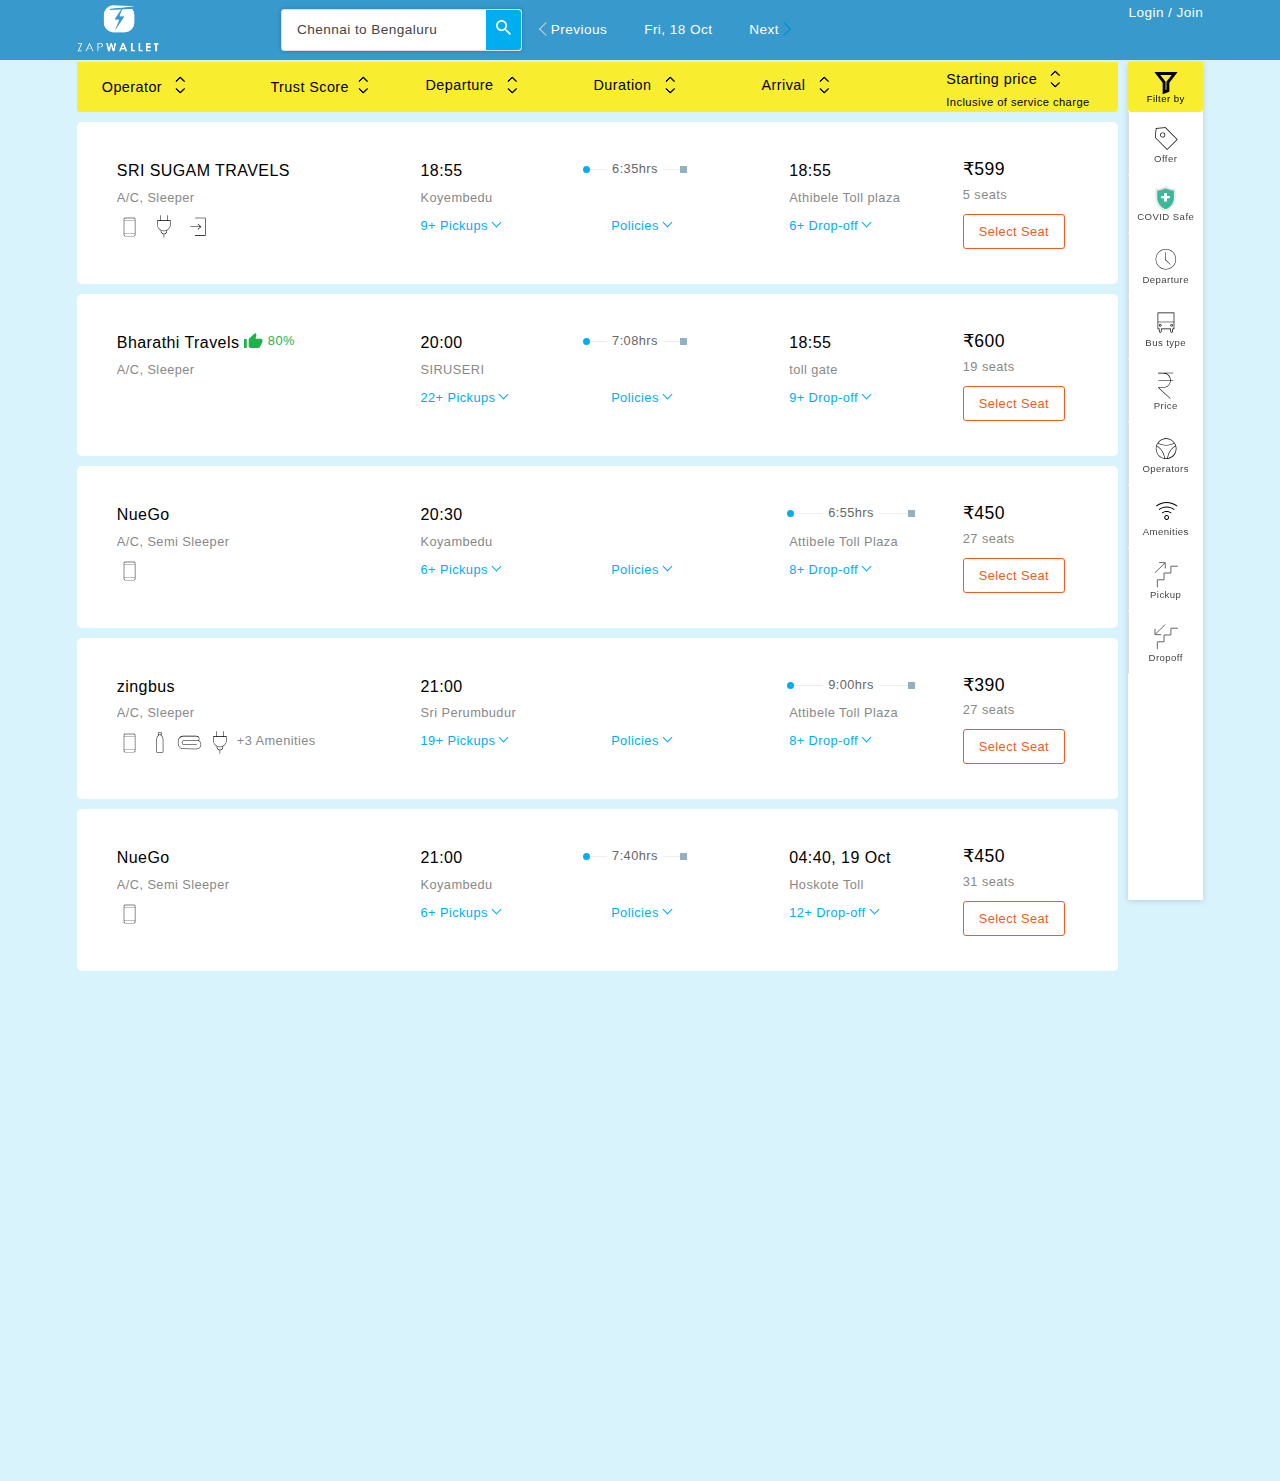
==== index.html @ 78ed93ab "tab ui" ====
<html>
  <head>
    <meta charset="utf-8" />
    <meta
      name="viewport"
      content="width=device-width,initial-scale=1,shrink-to-fit=no"
    />
    <meta name="theme-color" content="#0089cf" />
    <link rel="shortcut icon" href="/favicon.ico" />
    <title>Chennai To Bengaluru Online Bus Tickets Booking | Zapwallet</title>
    <link href="style/style.css" rel="stylesheet" />
  </head>
  <body style="padding-top: 112px">
    <div id="root">
      <div>
        <section class="header" style="background-color: #3799cc">
          <header class="container justify-content-center clearfix">
            <div class="left">
              <a href="/" alt=""
                ><img src="logo.png" height="50px" alt="Logo"
              /></a>

              <!-- Search Bar -->
              <div class="modify" style="position: relative">
                <div class="modify-txt search-trigger" style="cursor: pointer">
                  Chennai to Bengaluru
                </div>
                <span class="mod-srch-icon">
                  <svg
                    x="0px"
                    y="0px"
                    viewBox="0 0 11.178 11.179"
                    enable-background="new 0 0 11.178 11.179"
                    fill="#fff"
                  >
                    <path
                      d="M7.989,7.031H7.485l-0.18-0.173c0.627-0.729,1.004-1.675,1.004-2.704C8.309,1.86,6.449,0,4.154,0
									   C1.86,0,0,1.86,0,4.154C0,6.449,1.86,8.31,4.154,8.31c1.029,0,1.975-0.377,2.704-1.004l0.173,0.178v0.506l3.195,3.189
									   l0.952-0.952L7.989,7.031z M4.154,7.031c-1.591,0-2.876-1.285-2.876-2.877c0-1.591,1.285-2.876,2.876-2.876
									   c1.592,0,2.876,1.285,2.876,2.876C7.031,5.746,5.746,7.031,4.154,7.031z"
                    ></path>
                  </svg>
                </span>

                <!-- Search Dropdown -->
                <div
                  class="dropdown-calendar bg-white p-3 shadow"
                  style="
                    display: none;
                    position: absolute;
                    top: calc(100% + 5px);
                    left: 0;
                    width: 100%;
                    z-index: 1051;
                  "
                >
                  <input
                    type="text"
                    class="form-control mb-2"
                    placeholder="From city"
                    aria-label="From city"
                  />
                  <input
                    type="text"
                    class="form-control mb-2"
                    placeholder="To city"
                    aria-label="To city"
                  />
                  <div class="d-flex mb-2">
                    <input
                      type="date"
                      class="form-control mr-2"
                      value="2024-10-21"
                    />
                    <input
                      type="date"
                      class="form-control"
                      value="2024-11-11"
                    />
                  </div>
                  <button class="btn btn-warning w-100" type="button">
                    MODIFY SEARCH
                  </button>
                </div>
              </div>

              <div class="day-link" style="color: #fff">
                <span class="disabled" style="color: #fff">
                  <span class="prev-arr"></span>Previous
                </span>
                <span class="jurnyDt"> Fri, 18 Oct </span>
                <a href="#" style="color: #fff"
                  >Next<span class="next-arr"></span
                ></a>
              </div>
            </div>

            <div class="right" style="text-align: right">
              <a href="/login" style="color: #fff">Login / Join</a>
            </div>
          </header>
        </section>

        <!-- Light Backdrop -->
        <div
          class="light-backdrop"
          style="
            display: none;
            position: fixed;
            top: 0;
            left: 0;
            width: 100%;
            height: 100%;
            background-color: rgba(0, 0, 0, 0.2);
            z-index: 1050;
          "
        ></div>

        <section
          class="clearfix sort-bar"
          style="background-color: #f9ed30; color: #000"
        >
          <div style="display: flex; align-items: center">
            <div class="sort-blk">
              <div class="sort-srch">Operator</div>
              <div class="sort-arr" id="op_sort">
                <div>
                  <svg
                    x="0px"
                    y="0px"
                    width="8.462px"
                    height="11.084px"
                    viewBox="0 0 8.462 11.084"
                    enable-background="new 0 0 8.462 11.084"
                    fill="#000"
                    style="stroke: #000"
                  >
                    <path
                      d="M7.957,4.439c0.115,0.115,0.303,0.115,0.418,0c0.115-0.115,0.115-0.302,0-0.417L4.439,0.086 c-0.115-0.115-0.302-0.115-0.417,0L0.086,4.021c-0.115,0.115-0.115,0.302,0,0.417c0.116,0.115,0.302,0.115,0.418,0L4.233,0.71 L7.957,4.439z"
                    ></path>
                  </svg>
                </div>
                <div>
                  <svg
                    x="0px"
                    y="0px"
                    width="8.462px"
                    height="11.084px"
                    viewBox="0 0 8.462 11.084"
                    enable-background="new 0 0 8.462 11.084"
                    fill="#000"
                    style="stroke: #000"
                  >
                    <path
                      d="M0.504,6.645c-0.116-0.115-0.302-0.115-0.418,0c-0.115,0.115-0.115,0.302,0,0.417l3.936,3.936 c0.115,0.115,0.302,0.115,0.417,0l3.936-3.936c0.115-0.115,0.115-0.303,0-0.417s-0.302-0.115-0.417,0l-3.729,3.729L0.504,6.645z"
                    ></path>
                  </svg>
                </div>
              </div>
            </div>
            <div
              class="sort-blk"
              style="padding-left: 25%; display: flex; align-items: center"
            >
              <div class="sort-srch" style="width: 84px">Trust Score</div>
              <div class="sort-arr" id="trs_sort">
                <div>
                  <svg
                    x="0px"
                    y="0px"
                    width="8.462px"
                    height="11.084px"
                    viewBox="0 0 8.462 11.084"
                    enable-background="new 0 0 8.462 11.084"
                    fill="#000"
                    style="stroke: #000"
                  >
                    <path
                      d="M7.957,4.439c0.115,0.115,0.303,0.115,0.418,0c0.115-0.115,0.115-0.302,0-0.417L4.439,0.086 c-0.115-0.115-0.302-0.115-0.417,0L0.086,4.021c-0.115,0.115-0.115,0.302,0,0.417c0.116,0.115,0.302,0.115,0.418,0L4.233,0.71 L7.957,4.439z"
                    ></path>
                  </svg>
                </div>
                <div>
                  <svg
                    x="0px"
                    y="0px"
                    width="8.462px"
                    height="11.084px"
                    viewBox="0 0 8.462 11.084"
                    enable-background="new 0 0 8.462 11.084"
                    fill="#000"
                    style="stroke: #000"
                  >
                    <path
                      d="M0.504,6.645c-0.116-0.115-0.302-0.115-0.418,0c-0.115,0.115-0.115,0.302,0,0.417l3.936,3.936 c0.115,0.115,0.302,0.115,0.417,0l3.936-3.936c0.115-0.115,0.115-0.303,0-0.417s-0.302-0.115-0.417,0l-3.729,3.729L0.504,6.645z"
                    ></path>
                  </svg>
                </div>
              </div>
            </div>
          </div>
          <div>
            <div>
              <div class="sort-blk">
                <div class="sort-srch">Departure</div>
                <div class="sort-arr" id="dep_sort">
                  <div>
                    <svg
                      x="0px"
                      y="0px"
                      width="8.462px"
                      height="11.084px"
                      viewBox="0 0 8.462 11.084"
                      enable-background="new 0 0 8.462 11.084"
                      fill="#000"
                      style="stroke: #000"
                    >
                      <path
                        d="M7.957,4.439c0.115,0.115,0.303,0.115,0.418,0c0.115-0.115,0.115-0.302,0-0.417L4.439,0.086 c-0.115-0.115-0.302-0.115-0.417,0L0.086,4.021c-0.115,0.115-0.115,0.302,0,0.417c0.116,0.115,0.302,0.115,0.418,0L4.233,0.71 L7.957,4.439z"
                      ></path>
                    </svg>
                  </div>
                  <div>
                    <svg
                      x="0px"
                      y="0px"
                      width="8.462px"
                      height="11.084px"
                      viewBox="0 0 8.462 11.084"
                      enable-background="new 0 0 8.462 11.084"
                      fill="#000"
                      style="stroke: #000"
                    >
                      <path
                        d="M0.504,6.645c-0.116-0.115-0.302-0.115-0.418,0c-0.115,0.115-0.115,0.302,0,0.417l3.936,3.936 c0.115,0.115,0.302,0.115,0.417,0l3.936-3.936c0.115-0.115,0.115-0.303,0-0.417s-0.302-0.115-0.417,0l-3.729,3.729L0.504,6.645z"
                      ></path>
                    </svg>
                  </div>
                </div>
              </div>
            </div>
            <div>
              <div class="sort-blk">
                <div class="sort-srch">Duration</div>
                <div class="sort-arr" id="dur_sort">
                  <div>
                    <svg
                      x="0px"
                      y="0px"
                      width="8.462px"
                      height="11.084px"
                      viewBox="0 0 8.462 11.084"
                      enable-background="new 0 0 8.462 11.084"
                      fill="#000"
                      style="stroke: #000"
                    >
                      <path
                        d="M7.957,4.439c0.115,0.115,0.303,0.115,0.418,0c0.115-0.115,0.115-0.302,0-0.417L4.439,0.086 c-0.115-0.115-0.302-0.115-0.417,0L0.086,4.021c-0.115,0.115-0.115,0.302,0,0.417c0.116,0.115,0.302,0.115,0.418,0L4.233,0.71 L7.957,4.439z"
                      ></path>
                    </svg>
                  </div>
                  <div>
                    <svg
                      x="0px"
                      y="0px"
                      width="8.462px"
                      height="11.084px"
                      viewBox="0 0 8.462 11.084"
                      enable-background="new 0 0 8.462 11.084"
                      fill="#000"
                      style="stroke: #000"
                    >
                      <path
                        d="M0.504,6.645c-0.116-0.115-0.302-0.115-0.418,0c-0.115,0.115-0.115,0.302,0,0.417l3.936,3.936 c0.115,0.115,0.302,0.115,0.417,0l3.936-3.936c0.115-0.115,0.115-0.303,0-0.417s-0.302-0.115-0.417,0l-3.729,3.729L0.504,6.645z"
                      ></path>
                    </svg>
                  </div>
                </div>
              </div>
            </div>
            <div>
              <div class="sort-blk">
                <div class="sort-srch">Arrival</div>
                <div class="sort-arr" id="arv_sort">
                  <div>
                    <svg
                      x="0px"
                      y="0px"
                      width="8.462px"
                      height="11.084px"
                      viewBox="0 0 8.462 11.084"
                      enable-background="new 0 0 8.462 11.084"
                      fill="#000"
                      style="stroke: #000"
                    >
                      <path
                        d="M7.957,4.439c0.115,0.115,0.303,0.115,0.418,0c0.115-0.115,0.115-0.302,0-0.417L4.439,0.086 c-0.115-0.115-0.302-0.115-0.417,0L0.086,4.021c-0.115,0.115-0.115,0.302,0,0.417c0.116,0.115,0.302,0.115,0.418,0L4.233,0.71 L7.957,4.439z"
                      ></path>
                    </svg>
                  </div>
                  <div>
                    <svg
                      x="0px"
                      y="0px"
                      width="8.462px"
                      height="11.084px"
                      viewBox="0 0 8.462 11.084"
                      enable-background="new 0 0 8.462 11.084"
                      fill="#000"
                      style="stroke: #000"
                    >
                      <path
                        d="M0.504,6.645c-0.116-0.115-0.302-0.115-0.418,0c-0.115,0.115-0.115,0.302,0,0.417l3.936,3.936 c0.115,0.115,0.302,0.115,0.417,0l3.936-3.936c0.115-0.115,0.115-0.303,0-0.417s-0.302-0.115-0.417,0l-3.729,3.729L0.504,6.645z"
                      ></path>
                    </svg>
                  </div>
                </div>
              </div>
            </div>
          </div>
          <div>
            <div class="sort-blk">
              <div class="sort-srch">Starting price</div>
              <div class="sort-arr" id="pri_sort">
                <div>
                  <svg
                    x="0px"
                    y="0px"
                    width="8.462px"
                    height="11.084px"
                    viewBox="0 0 8.462 11.084"
                    enable-background="new 0 0 8.462 11.084"
                    fill="#000"
                    style="stroke: #000"
                  >
                    <path
                      d="M7.957,4.439c0.115,0.115,0.303,0.115,0.418,0c0.115-0.115,0.115-0.302,0-0.417L4.439,0.086 c-0.115-0.115-0.302-0.115-0.417,0L0.086,4.021c-0.115,0.115-0.115,0.302,0,0.417c0.116,0.115,0.302,0.115,0.418,0L4.233,0.71 L7.957,4.439z"
                    ></path>
                  </svg>
                </div>
                <div>
                  <svg
                    x="0px"
                    y="0px"
                    width="8.462px"
                    height="11.084px"
                    viewBox="0 0 8.462 11.084"
                    enable-background="new 0 0 8.462 11.084"
                    fill="#000"
                    style="stroke: #000"
                  >
                    <path
                      d="M0.504,6.645c-0.116-0.115-0.302-0.115-0.418,0c-0.115,0.115-0.115,0.302,0,0.417l3.936,3.936 c0.115,0.115,0.302,0.115,0.417,0l3.936-3.936c0.115-0.115,0.115-0.303,0-0.417s-0.302-0.115-0.417,0l-3.729,3.729L0.504,6.645z"
                    ></path>
                  </svg>
                </div>
              </div>
              <div class="inc-txt">Inclusive of service charge</div>
              <div class="inc-txt small">Inc</div>
            </div>
          </div>
        </section>
        <section class="filter-bar">
          <div
            class="filter-head"
            style="background-color: #f9ed30; color: #000"
          >
            <span class="hide">✕</span>
            <svg
              x="0px"
              y="0px"
              width="20px"
              height="20px"
              viewBox="0 0 10.761 10.991"
              enable-background="new 0 0 10.761 10.991"
              fill="#000"
              style="stroke: #000"
            >
              <g>
                <path
                  d="M6.123,4.992l3.42-4.397H1.216l3.42,4.397v5.12l1.487-0.596V4.992z M6.719,5.196v4.725l-2.677,1.07V5.196L0,0h10.761 L6.719,5.196z"
                ></path>
              </g>
            </svg>
            <div>Filter by</div>
          </div>
          <section>
            <div class="filter-deal" id="deal_f">
              <svg
                x="0px"
                y="0px"
                width="30px"
                height="30px"
                viewBox="0 0 30 30"
                enable-background="new 0 0 30 30"
              >
                <g>
                  <g>
                    <g>
                      <path
                        d="M26.545,16.401c0,0.093-0.037,0.183-0.102,0.248L16.37,26.725c-0.138,0.135-0.356,0.135-0.492,0L4.004,14.853 c-0.074-0.073-0.11-0.175-0.102-0.278l0.896-9.169C4.813,5.24,4.945,5.108,5.111,5.092l9.179-0.906 c0.104-0.009,0.206,0.028,0.278,0.102l11.875,11.866C26.508,16.221,26.545,16.311,26.545,16.401z M16.122,25.981l9.579-9.58 L14.21,4.911L5.474,5.753l-0.862,8.706L16.122,25.981z"
                      ></path>
                    </g>
                    <g>
                      <path
                        d="M14.252,11.949c0.007,1.427-1.146,2.589-2.572,2.595c-1.427,0.007-2.589-1.145-2.596-2.572 c-0.006-1.427,1.145-2.589,2.572-2.595c0.684-0.003,1.34,0.265,1.826,0.744l0,0C13.973,10.603,14.251,11.261,14.252,11.949z M9.777,11.949c-0.004,1.043,0.837,1.891,1.878,1.896c1.043,0.005,1.892-0.836,1.896-1.878c0.003-0.5-0.194-0.981-0.546-1.336 l0,0c-0.736-0.739-1.93-0.741-2.669-0.006C9.98,10.978,9.78,11.46,9.781,11.962L9.777,11.949z"
                      ></path>
                    </g>
                  </g>
                </g>
              </svg>
              <div>Offer</div>
            </div>
            <div>
              <svg
                fill="#37ba9b"
                version="1.1"
                id="Layer_1"
                x="0px"
                y="0px"
                viewBox="0 0 18 18"
                xml:space="preserve"
                style="height: 25px; width: 25px"
              >
                <g>
                  <g>
                    <path
                      fill="#EAEAEA"
                      d="M16.4,1.9v6.2c0,0.1,0,0.2,0,0.2c-0.1,3.6-2,6.8-4.9,8.6c0,0,0,0-0.1,0c-0.2,0.1-0.3,0.2-0.5,0.3c0,0,0,0,0,0
											c-0.1,0.1-0.2,0.1-0.3,0.2c0,0,0,0,0,0c-0.1,0.1-0.3,0.1-0.4,0.2C9.7,17.8,9.4,17.9,9,18c-0.2-0.1-0.4-0.1-0.6-0.2c0,0,0,0-0.1,0
											c0,0-0.1,0-0.1,0c0,0,0,0-0.1,0c-0.1,0-0.2-0.1-0.3-0.1h0c0,0,0,0-0.1,0c-0.1,0-0.2-0.1-0.2-0.1c0,0,0,0-0.1,0h0
											c-3.5-1.7-5.9-5.2-5.9-9.3V1.9c0.6,0,1.2-0.1,1.9-0.1c0.2,0,0.5-0.1,0.7-0.1c0.3-0.1,0.7-0.1,1-0.2C6.7,1.1,8,0.6,9,0
											c0.9,0.6,2.1,1,3.4,1.4c0.3,0.1,0.6,0.1,0.9,0.2c0.3,0.1,0.6,0.1,0.9,0.2c0.2,0,0.4,0.1,0.6,0.1c0.1,0,0.1,0,0.2,0
											c0.2,0,0.4,0,0.6,0C15.9,1.9,16.1,1.9,16.4,1.9L16.4,1.9z"
                    ></path>
                    <path
                      fill="#BABABA"
                      d="M9,16.6c-1.7-0.6-3.1-1.7-4.2-3.1C3.6,11.9,3,10.1,3,8.1V3.2C4.9,3,7.2,2.4,9,1.5c1.8,0.9,4.1,1.5,6,1.7v4.9
											c0,2-0.6,3.8-1.8,5.4C12.1,14.9,10.7,16,9,16.6z"
                    ></path>
                    <path
                      fill="37BA9B"
                      d="M9.1,16.6C7.5,16,6,15,5,13.6C3.8,12,3.2,10.2,3.2,8.3V3.5c1.9-0.2,4.2-0.7,5.9-1.6c1.7,0.9,4,1.4,5.9,1.6
											v4.8c0,1.9-0.6,3.8-1.8,5.3C12.2,15,10.7,16,9.1,16.6z"
                    ></path>
                    <polygon
                      fill="#2C997C"
                      points="12.1,7.2 10.1,7.2 10.1,5.2 9.9,5 8.1,5 8.1,7.2 5.9,7.2 5.9,8.9 6.1,9.2 8.1,9.2 8.1,11.1 8.3,11.4 
											10.1,11.4 10.1,9.2 12.3,9.2 12.3,7.4 		"
                    ></polygon>
                    <polygon
                      fill="#FFFFFF"
                      points="5.9,7.2 8.1,7.2 8.1,5 9.9,5 9.9,7.2 12.1,7.2 12.1,8.9 9.9,8.9 9.9,11.1 8.1,11.1 8.1,8.9 5.9,8.9 
											"
                    ></polygon>
                  </g>
                  <polygon
                    fill="#FFFFFF"
                    points="5.9,7.2 8.1,7.2 8.1,5 9.9,5 9.9,7.2 12.1,7.2 12.1,8.9 9.9,8.9 9.9,11.1 8.1,11.1 8.1,8.9 5.9,8.9 	
										"
                  ></polygon>
                </g>
              </svg>
              <div>COVID Safe</div>
            </div>
            <div class="" id="dept_f">
              <svg
                x="0px"
                y="0px"
                width="30px"
                height="30px"
                viewBox="0 0 30 30"
                enable-background="new 0 0 30 30"
              >
                <g transform="translate(0,-952.36218)">
                  <path
                    d="M14.883,957.285c-5.646,0-10.23,4.583-10.23,10.23c0,5.646,4.584,10.23,10.23,10.23s10.23-4.584,10.23-10.23 C25.113,961.868,20.529,957.285,14.883,957.285L14.883,957.285z M14.883,957.784c5.377,0,9.73,4.354,9.73,9.731 c0,5.376-4.354,9.731-9.73,9.731s-9.731-4.354-9.731-9.731C5.151,962.138,9.506,957.784,14.883,957.784z"
                  ></path>
                </g>
                <path
                  d="M19.3,20.664c0.098-0.098,0.098-0.262,0-0.359l-4.693-4.693V8.485c0-0.138-0.113-0.249-0.25-0.249s-0.25,0.111-0.25,0.249 v7.236c0,0.068,0.024,0.134,0.07,0.18"
                ></path>
              </svg>
              <div>Departure</div>
            </div>
            <div class="" id="bust_f">
              <svg
                x="0px"
                y="0px"
                width="30px"
                height="30px"
                viewBox="0 0 30 30"
                enable-background="new 0 0 30 30"
              >
                <g>
                  <g>
                    <path
                      d="M22.664,16.235V21.6h-0.671h-0.67v0.672v2.014c0,0.368-0.3,0.669-0.668,0.669c-0.37,0-0.672-0.301-0.672-0.669v-2.014 V21.6h-0.672h-8.719H9.92v0.672v2.014c0,0.368-0.3,0.669-0.67,0.669c-0.369,0-0.669-0.301-0.669-0.669v-2.014V21.6h-0.67H7.24 v-6.298h15.424 M20.655,19.59c0.736,0,1.338-0.605,1.338-1.342c0-0.737-0.602-1.342-1.338-1.342c-0.738,0-1.344,0.604-1.344,1.342 C19.312,18.984,19.917,19.59,20.655,19.59 M9.25,19.59c0.738,0,1.343-0.605,1.343-1.342c0-0.737-0.604-1.342-1.343-1.342 c-0.737,0-1.339,0.604-1.339,1.342C7.911,18.984,8.513,19.59,9.25,19.59 M23.336,5.505H6.568v16.767h1.343v2.014 c0,0.738,0.602,1.341,1.339,1.341c0.738,0,1.343-0.603,1.343-1.341v-2.014h8.719v2.014c0,0.738,0.605,1.341,1.344,1.341 c0.736,0,1.338-0.603,1.338-1.341v-2.014h1.343V5.505L23.336,5.505z M7.24,15.566V6.176h15.424v8.457H7.24V15.566z M20.655,18.919 c-0.37,0-0.672-0.304-0.672-0.671c0-0.369,0.302-0.672,0.672-0.672c0.368,0,0.668,0.303,0.668,0.672 C21.323,18.615,21.023,18.919,20.655,18.919L20.655,18.919z M9.25,18.919c-0.369,0-0.669-0.304-0.669-0.671 c0-0.369,0.3-0.672,0.669-0.672c0.37,0,0.67,0.303,0.67,0.672C9.92,18.615,9.62,18.919,9.25,18.919L9.25,18.919z"
                    ></path>
                  </g>
                </g>
              </svg>
              <div>Bus type</div>
            </div>
            <div class="" id="pric_f">
              <svg
                x="0px"
                y="0px"
                width="30px"
                height="30px"
                viewBox="0 0 30 30"
                enable-background="new 0 0 30 30"
              >
                <path
                  d="M22.397,2.806H12.054H7.063v0.542v0.047h4.991c4.757,0,7.142,3.453,7.153,6.912H7.308v0.538h11.878 c-0.224,3.288-2.602,6.421-7.132,6.421H7.063v0.549l11.814,10.679h0.846L7.907,17.814h4.146c4.894,0,7.45-3.404,7.682-6.97h2.662 v-0.538h-2.639c-0.002-2.902-1.545-5.795-4.62-6.959h7.259V2.806L22.397,2.806z"
                ></path>
              </svg>
              <div>Price</div>
            </div>
            <div class="" id="op_f">
              <svg
                x="0px"
                y="0px"
                width="30px"
                height="30px"
                viewBox="0 0 30 30"
                enable-background="new 0 0 30 30"
              >
                <path
                  d="M25.028,12.752L25.028,12.752v-0.035c-0.067-0.207-0.14-0.421-0.22-0.644l-0.061-0.146 c-0.067-0.166-0.138-0.332-0.213-0.496l-0.075-0.166c-0.088-0.187-0.18-0.368-0.278-0.546c-0.037-0.069-0.081-0.138-0.118-0.21 c-0.072-0.122-0.146-0.242-0.22-0.359c-0.031-0.052-0.059-0.104-0.093-0.153V9.98c-3.157-4.756-9.57-6.056-14.328-2.898 c-1.15,0.763-2.135,1.749-2.9,2.898v0.017c-0.03,0.05-0.059,0.102-0.094,0.153c-0.074,0.12-0.148,0.238-0.221,0.359 c-0.038,0.069-0.081,0.141-0.121,0.21c-0.098,0.18-0.191,0.362-0.278,0.546l-0.075,0.166c-0.074,0.164-0.146,0.33-0.213,0.502 l-0.05,0.128c-0.08,0.208-0.156,0.426-0.223,0.653v0.025l0,0c-1.617,5.474,1.506,11.223,6.979,12.845 c0.464,0.136,0.935,0.238,1.412,0.312h0.023c0.218,0.03,0.438,0.052,0.659,0.071h0.145c0.229,0,0.458,0.024,0.689,0.024 s0.459,0,0.688-0.024h0.142c0.226-0.02,0.443-0.041,0.661-0.071h0.023c5.648-0.841,9.545-6.099,8.704-11.745 c-0.069-0.477-0.176-0.948-0.312-1.411L25.028,12.752z M16.242,25.331c-0.147,0.017-0.297,0.032-0.443,0.04h-0.122 c-0.373,0.023-0.746,0.023-1.117,0h-0.118c-0.146,0-0.299-0.021-0.444-0.04H13.94c-0.505-5.261-3.496-9.963-8.051-12.648 l0.034-0.099c0.043-0.121,0.086-0.242,0.129-0.36l0.074-0.19c0.043-0.1,0.086-0.203,0.132-0.313c0.049-0.11,0.061-0.138,0.096-0.208 c0.034-0.067,0.097-0.194,0.147-0.29c0.049-0.097,0.137-0.261,0.213-0.39c0.039-0.072,0.08-0.14,0.123-0.213l0.056-0.082 l2.486,0.926c3.708,1.375,7.785,1.375,11.494,0l2.488-0.926l0.055,0.082c0.04,0.07,0.084,0.141,0.125,0.213 c0.069,0.125,0.142,0.254,0.209,0.383c0.049,0.095,0.1,0.197,0.151,0.297c0.044,0.101,0.06,0.135,0.089,0.201 s0.089,0.207,0.134,0.313l0.072,0.179c0.05,0.128,0.096,0.256,0.139,0.386l0.03,0.084c-4.561,2.68-7.562,7.382-8.065,12.648 L16.242,25.331z M15.12,5.978c3.123,0.002,6.052,1.504,7.874,4.038l-2.34,0.869c-3.568,1.324-7.492,1.324-11.06,0l-2.341-0.869 C9.076,7.484,12.001,5.981,15.12,5.978z M5.41,15.688c0-0.801,0.1-1.601,0.296-2.373c4.251,2.561,7.06,6.965,7.589,11.902 C8.723,24.34,5.415,20.343,5.41,15.688z M16.946,25.223c0.529-4.938,3.338-9.34,7.589-11.902c1.309,5.201-1.851,10.475-7.053,11.782 C17.308,25.146,17.127,25.188,16.946,25.223z"
                ></path>
              </svg>
              <div>Operators</div>
            </div>
            <div class="" id="amen_f">
              <svg
                x="0px"
                y="0px"
                width="30px"
                height="30px"
                viewBox="0 0 30 30"
                enable-background="new 0 0 30 30"
              >
                <g transform="translate(0,-952.36218)">
                  <path
                    d="M15.636,958.362c-3.97,0-7.612,1.333-10.452,3.483c-0.203,0.155-0.245,0.479-0.091,0.681 c0.154,0.201,0.478,0.245,0.68,0.091c2.677-2.027,6.11-3.288,9.862-3.288s7.185,1.261,9.862,3.288 c0.201,0.154,0.526,0.11,0.681-0.091c0.154-0.202, 0.111-0.525-0.092-0.681C23.245,959.695,19.604,958.362,15.636,958.362z M15.636,962.956c-2.844,0-5.496,0.862-7.558,2.525c-0.227,0.146-0.284,0.5-0.114,0.71c0.17,0.211,0.528,0.23,0.719,0.038 c1.873-1.511,4.304-2.305,6.953-2.305c2.647,0,5.08,0.793,6.952,2.305c0.191,0.192,0.549,0.173,0.718-0.038 c0.171-0.209,0.113-0.563-0.113-0.71C21.132,963.818,18.479,962.956,15.636,962.956L15.636,962.956z M15.636,967.31 c-1.737,0-3.388,0.543-4.656,1.55c-0.199,0.158-0.238,0.482-0.079,0.684c0.159,0.199,0.484,0.237,0.684,0.078 c1.083-0.857,2.519-1.345,4.051-1.345c1.531,0,2.966,0.487,4.05,1.345c0.199,0.159,0.527,0.121,0.685-0.078 c0.159-0.201,0.12-0.527-0.08-0.684C19.021,967.854,17.371,967.31,15.636,967.31L15.636,967.31z M15.636,971.421 c-1.331,0-2.419,1.09-2.419,2.418c0,1.33,1.089,2.42,2.419,2.42c1.329,0,2.418-1.09,2.418-2.42 C18.054,972.511,16.965,971.421,15.636,971.421L15.636,971.421z M15.636,972.388c0.808,0,1.45,0.646,1.45,1.451 c0,0.807-0.645,1.451-1.45,1.451c-0.808,0-1.452-0.645-1.452-1.451C14.184,973.033,14.828,972.388,15.636,972.388L15.636,972.388z"
                  ></path>
                </g>
              </svg>
              <div>Amenities</div>
            </div>
            <div class="" id="pickup_f">
              <svg
                x="0px"
                y="0px"
                width="30px"
                height="30px"
                viewBox="0 0 30 30"
                enable-background="new 0 0 30 30"
              >
                <polyline
                  fill="none"
                  stroke="#666"
                  stroke-miterlimit="10"
                  points="14.248,9.47 14.242,3.695 8.116,3.541 "
                ></polyline>
                <line
                  fill="none"
                  stroke="#666"
                  stroke-miterlimit="10"
                  x1="14.242"
                  y1="3.695"
                  x2="3.969"
                  y2="13.738"
                ></line>
                <polyline
                  fill="none"
                  stroke="#666"
                  stroke-miterlimit="10"
                  points="6.316,28.325 6.316,20.803 13.023,20.803 13.023,13.99 19.9,13.99 19.879,7.199 26.906,7.199 "
                ></polyline>
              </svg>
              <div>Pickup</div>
            </div>
            <div class="" id="drop_f">
              <svg
                x="0px"
                y="0px"
                width="30px"
                height="30px"
                viewBox="0 0 30 30"
                enable-background="new 0 0 30 30"
              >
                <polyline
                  fill="none"
                  stroke="#666"
                  stroke-miterlimit="10"
                  points="3.97,6.803 3.968,12.577 10.094,12.74 "
                ></polyline>
                <line
                  fill="none"
                  stroke="#666"
                  stroke-miterlimit="10"
                  x1="3.968"
                  y1="12.577"
                  x2="14.255"
                  y2="2.549"
                ></line>
                <polyline
                  fill="none"
                  stroke="#666"
                  stroke-miterlimit="10"
                  points="6.316,27.325 6.316,19.803 13.023,19.803 13.023,12.99 19.9,12.99 19.879,6.199 26.906,6.199 "
                ></polyline>
              </svg>
              <div>Dropoff</div>
            </div>
          </section>
          <div class="hidden"></div>
        </section>
        <section class="container clearfix listing">
          <div>
            <div class="srch-card">
              <div class="srch-top clearfix" style="padding-top: 20px">
                <div class="label-blk" style="display: flex">
                  <div
                    class="dark-txt"
                    title="SRI SUGAM TRAVELS"
                    style="max-width: calc(100% - 80px); display: inline-block"
                  >
                    SRI SUGAM TRAVELS
                  </div>
                  <div
                    style="
                      display: flex;
                      align-items: center;
                      margin-bottom: 5px;
                      cursor: pointer;
                    "
                  ></div>
                </div>
                <div class="time-pick-blk" style="display: flex;">
                  <div class="pick-blk dark-txt">18:55</div>
                  <div class="dur-blk dur">
                    <span class="dur-ln"></span
                    ><span class="dur-txt">6:35hrs</span>
                  </div>
                  <div class="drop-blk dark-txt">18:55</div>
                </div>
                <div class="fare-st-blk">
                  <div class="dark-txt">₹599</div>
                </div>
              </div>
              <div class="srch-bottom clearfix">
                <div class="label-blk" title="A/C, Sleeper">
                  <div>A/C, Sleeper</div>
                  <div style="margin: 5px 0px">
                    <img
                      src="websearch/images/ngBusAlt/m-ticket.b045ce45.svg"
                      alt="MTicket"
                      title="MTicket"
                    />
                    <img
                      src="websearch/images/ngBusAlt/Charging_Point.svg"
                      alt="Charging_Point"
                      title="Charging_Point"
                    />
                    <img
                      src="websearch/images/ngBusAlt/Emergency_Exit.svg"
                      alt="Emergency_Exit"
                      title="Emergency_Exit"
                    />
                  </div>
                </div>
                <div class="time-pick-blk" style="display: flex">
                  <div class="pick-blk">
                    <div title="Koyembedu" style="padding-bottom: 5px">
                      Koyembedu
                    </div>
                    <div>
                      9+ Pickups
                      <div
                        class="arr-down"
                        onclick="toggleDropdown(event)"
                        data-tab="Pickup"
                      >
                        <span></span>
                      </div>
                    </div>
                  </div>

                  <div
                    class="dur-blk"
                    style="
                      display: flex;
                      justify-content: center;
                      align-items: flex-end;
                    "
                  >
                    <div></div>
                    <div class="policy-cls">
                      Policies
                      <div
                        class="arr-down"
                        onclick="toggleDropdown(event)"
                        data-tab="Policies"
                      >
                        <span></span>
                      </div>
                    </div>
                  </div>
                  <div class="drop-blk">
                    <div
                      title="Athibele Toll plaza"
                      style="padding-bottom: 5px"
                    >
                      Athibele Toll plaza
                    </div>
                    <div>
                      6+ Drop-off
                      <div
                        class="arr-down"
                        onclick="toggleDropdown(event)"
                        data-tab="DropOff"
                      >
                        <span></span>
                      </div>
                    </div>
                  </div>
                </div>
                <div class="fare-st-blk">
                  <div class="st-offr-blk">5 seats</div>
                  <div
                    class="ty-btn orange arr-down"
                    id="view_chart"
                    onclick="toggleDropdown(event)"
                    data-tab="SeatChart"
                  >
                    Select Seat
                  </div>
                </div>
              </div>

              <!-- Dropdown Container -->
              <!-- <div id="dropdown" class="dropdown-content">
                <div class="tab">
                  <button
                    class="tablinks"
                    onclick="openTab(event, 'SeatChart')"
                  >
                    Seat Chart
                  </button>
                  <button class="tablinks" onclick="openTab(event, 'Pickup')">
                    Pickup
                  </button>
                  <button class="tablinks" onclick="openTab(event, 'DropOff')">
                    Drop-off
                  </button>
                  <button
                    class="tablinks"
                    onclick="openTab(event, 'PassengerInfo')"
                  >
                    Passenger Info
                  </button>
                  <button class="tablinks" onclick="openTab(event, 'YourInfo')">
                    Your Info
                  </button>
                  <button
                    class="tablinks"
                    onclick="openTab(event, 'TrustScore')"
                  >
                    Trust Score
                  </button>
                  <button class="tablinks" onclick="openTab(event, 'Policies')">
                    Policies
                  </button>
                </div>
                <div id="SeatChart" class="tabcontent">
                  Seat Chart Content...
                </div>
                <div id="Pickup" class="tabcontent">Pickup Content...</div>
                <div id="DropOff" class="tabcontent">Drop-off Content...</div>
                <div id="PassengerInfo" class="tabcontent">
                  Passenger Info Content...
                </div>
                <div id="YourInfo" class="tabcontent">Your Info Content...</div>
                <div id="TrustScore" class="tabcontent">
                  Trust Score Content...
                </div>
                <div id="Policies" class="tabcontent">Policies Content...</div>
              </div> -->

              <div class="dropdown-content">
                <!-- Dropdown content here (same for each card) -->
                <!-- Close button -->
                <span class="close-btn" onclick="closeDropdown(this)"
                  >X Close</span
                >

                <!-- Tab Buttons -->
                <div class="tab">
                  <button
                    class="tablinks"
                    data-tab="SeatChart"
                    onclick="openTab(event, 'SeatChart')"
                  >
                    Seat Chart
                  </button>
                  <button
                    class="tablinks"
                    data-tab="Pickup"
                    onclick="openTab(event, 'Pickup')"
                  >
                    Pickup
                  </button>
                  <button
                    class="tablinks"
                    data-tab="DropOff"
                    onclick="openTab(event, 'DropOff')"
                  >
                    Drop-off
                  </button>
                  <button
                    class="tablinks"
                    data-tab="PassengerInfo"
                    onclick="openTab(event, 'PassengerInfo')"
                  >
                    Passenger Info
                  </button>
                  <button
                    class="tablinks"
                    data-tab="YourInfo"
                    onclick="openTab(event, 'YourInfo')"
                  >
                    Your Info
                  </button>
                  <button
                    class="tablinks"
                    data-tab="Policies"
                    onclick="openTab(event, 'Policies')"
                  >
                    Policies
                  </button>
                </div>

                <!-- Tab Content -->
                <div id="SeatChart" class="tabcontent">
                  <div class="seat-chart-wrapper">
                    <!-- Left: Price Filter -->
                    <div class="price-filter">
                      <h4>Filter by Price</h4>
                      <input type="range" min="100" max="1000" step="50" />
                      <p>₹100 - ₹1000</p>
                    </div>

                    <!-- Middle: Seat Chart -->
                    <div class="seat-chart-container">
                      <div class="seat-layout">
                        <div class="seat-grid">
                          <!-- Repeatable seat elements -->
                          <div class="seat normal">₹380</div>
                          <div class="seat sold">Sold</div>
                          <div class="seat female">₹380</div>
                          <div class="seat male">₹380</div>
                          <div class="seat normal">₹380</div>
                          <div class="seat normal">₹380</div>
                          <!-- Add as many seat elements as necessary -->
                        </div>
                      </div>
                    </div>

                    <!-- Right: Fare Summary -->
                    <div class="fare-summary">
                      <button class="select-seat-btn">TAP ON SEAT</button>
                      <p>₹0 cashback as TYCoins will be added</p>
                      <h4>Fare Summary</h4>
                      <div class="fare-details">
                        <p>Base fare: ₹<span>0</span></p>
                        <p>TYCoins redeemed: ₹<span>0</span></p>
                        <p>Operator discount: ₹<span>0</span></p>
                        <p>Final Price: ₹<span>400</span></p>
                      </div>
                      <!-- Seat Legend -->
                      <div class="legend">
                        <span
                          ><span class="seat-legend normal"></span>Normal</span
                        >
                        <span
                          ><span class="seat-legend female"></span>Female</span
                        >
                        <span><span class="seat-legend male"></span>Male</span>
                        <span><span class="seat-legend sold"></span>Sold</span>
                      </div>
                    </div>
                  </div>
                </div>

                <div id="Pickup" class="Pickup-content tabcontent">
                  <!-- Left Section: Search and List -->
                  <div class="sc-point left">
                    <!-- Search Box -->
                    <div class="sc-pt-inp">
                      <span>
                        <svg
                          x="0px"
                          y="0px"
                          width="15px"
                          height="15px"
                          viewBox="0 0 11.178 11.179"
                          enable-background="new 0 0 11.178 11.179"
                          fill="#999"
                        >
                          <path
                            d="M7.989,7.031H7.485l-0.18-0.173c0.627-0.729,1.004-1.675,1.004-2.704C8.309,1.86,6.449,0,4.154,0C1.86,0,0,1.86,0,4.154 C0,6.449,1.86,8.31,4.154,8.31c1.029,0,1.975-0.377,2.704-1.004l0.173,0.178v0.506l3.195,3.189l0.952-0.952L7.989,7.031z M4.154,7.031c-1.591,0-2.876-1.285-2.876-2.877c0-1.591,1.285-2.876,2.876-2.876c1.592,0,2.876,1.285,2.876,2.876 C7.031,5.746,5.746,7.031,4.154,7.031z"
                          ></path>
                        </svg>
                      </span>
                      <input
                        type="text"
                        placeholder="Search from pickup locations and click to select"
                        id="search_pickup"
                      />
                    </div>

                    <!-- Pickup Locations List with Radio Buttons -->
                    <div class="sc-pt-loc scroller">
                      <!-- Pickup Item Example with Radio Button -->
                      <label class="clearfix sc-pt-wrap">
                        <input
                          type="radio"
                          name="pickup-location"
                          value="koyambedu"
                        />
                        <div class="left sc-pt-tm">
                          <div>21:00</div>
                          <div>23rd Oct 2024</div>
                        </div>
                        <div class="left sc-pt-addr">
                          <div title="Koyambedu">Koyambedu</div>
                          <div>Koyambedu</div>
                        </div>
                      </label>

                      <label class="clearfix sc-pt-wrap">
                        <input
                          type="radio"
                          name="pickup-location"
                          value="maduravoyal"
                        />
                        <div class="left sc-pt-tm">
                          <div>21:15</div>
                          <div>23rd Oct 2024</div>
                        </div>
                        <div class="left sc-pt-addr">
                          <div title="Maduravoyal">Maduravoyal</div>
                          <div>Maduravoyal</div>
                        </div>
                      </label>

                      <!-- Add more radio button options here -->
                      <label class="clearfix sc-pt-wrap">
                        <input
                          type="radio"
                          name="pickup-location"
                          value="velappanchavadi"
                        />
                        <div class="left sc-pt-tm">
                          <div>21:25</div>
                          <div>23rd Oct 2024</div>
                        </div>
                        <div class="left sc-pt-addr">
                          <div title="Velappanchavadi Bus Stop">
                            Velappanchavadi Bus Stop
                          </div>
                          <div>Velappanchavadi Bus Stop</div>
                        </div>
                      </label>

                      <label class="clearfix sc-pt-wrap">
                        <input
                          type="radio"
                          name="pickup-location"
                          value="poonamallee-bypass"
                        />
                        <div class="left sc-pt-tm">
                          <div>21:40</div>
                          <div>23rd Oct 2024</div>
                        </div>
                        <div class="left sc-pt-addr">
                          <div title="Poonamallee Bypass">
                            Poonamallee Bypass
                          </div>
                          <div>Poonamallee Bypass</div>
                        </div>
                      </label>

                      <label class="clearfix sc-pt-wrap">
                        <input
                          type="radio"
                          name="pickup-location"
                          value="kfc-poonamalle"
                        />
                        <div class="left sc-pt-tm">
                          <div>21:50</div>
                          <div>23rd Oct 2024</div>
                        </div>
                        <div class="left sc-pt-addr">
                          <div title="KFC, Poonamalle">KFC, Poonamalle</div>
                          <div>KFC, Poonamalle</div>
                        </div>
                      </label>

                      <label class="clearfix sc-pt-wrap">
                        <input
                          type="radio"
                          name="pickup-location"
                          value="sriperumbudur"
                        />
                        <div class="left sc-pt-tm">
                          <div>22:10</div>
                          <div>23rd Oct 2024</div>
                        </div>
                        <div class="left sc-pt-addr">
                          <div title="Sriperumbudur">Sriperumbudur</div>
                          <div>Sriperumbudur</div>
                        </div>
                      </label>
                    </div>
                  </div>

                  <!-- Right Section: Button and Info -->
                  <div class="left sc-pt-txt">
                    <div class="sc-pt-info scroller">
                      <button class="ty-btn new-gray">
                        TAP ON pickup POINT
                      </button>
                      <div>Please select a pickup location<br />to proceed</div>
                    </div>
                  </div>
                </div>

                <div id="DropOff" class="Pickup-content tabcontent">
                  <!-- Left Section: Search and List -->
                  <div class="sc-point left">
                    <!-- Search Box -->
                    <div class="sc-pt-inp">
                      <span>
                        <svg
                          x="0px"
                          y="0px"
                          width="15px"
                          height="15px"
                          viewBox="0 0 11.178 11.179"
                          enable-background="new 0 0 11.178 11.179"
                          fill="#999"
                        >
                          <path
                            d="M7.989,7.031H7.485l-0.18-0.173c0.627-0.729,1.004-1.675,1.004-2.704C8.309,1.86,6.449,0,4.154,0C1.86,0,0,1.86,0,4.154 C0,6.449,1.86,8.31,4.154,8.31c1.029,0,1.975-0.377,2.704-1.004l0.173,0.178v0.506l3.195,3.189l0.952-0.952L7.989,7.031z M4.154,7.031c-1.591,0-2.876-1.285-2.876-2.877c0-1.591,1.285-2.876,2.876-2.876c1.592,0,2.876,1.285,2.876,2.876 C7.031,5.746,5.746,7.031,4.154,7.031z"
                          ></path>
                        </svg>
                      </span>
                      <input
                        type="text"
                        placeholder="Search from pickup locations and click to select"
                        id="search_pickup"
                      />
                    </div>

                    <!-- Pickup Locations List with Radio Buttons -->
                    <div class="sc-pt-loc scroller">
                      <!-- Pickup Item Example with Radio Button -->
                      <label class="clearfix sc-pt-wrap">
                        <input
                          type="radio"
                          name="pickup-location"
                          value="koyambedu"
                        />
                        <div class="left sc-pt-tm">
                          <div>21:00</div>
                          <div>23rd Oct 2024</div>
                        </div>
                        <div class="left sc-pt-addr">
                          <div title="Koyambedu">Koyambedu</div>
                          <div>Koyambedu</div>
                        </div>
                      </label>

                      <label class="clearfix sc-pt-wrap">
                        <input
                          type="radio"
                          name="pickup-location"
                          value="maduravoyal"
                        />
                        <div class="left sc-pt-tm">
                          <div>21:15</div>
                          <div>23rd Oct 2024</div>
                        </div>
                        <div class="left sc-pt-addr">
                          <div title="Maduravoyal">Maduravoyal</div>
                          <div>Maduravoyal</div>
                        </div>
                      </label>

                      <!-- Add more radio button options here -->
                      <label class="clearfix sc-pt-wrap">
                        <input
                          type="radio"
                          name="pickup-location"
                          value="velappanchavadi"
                        />
                        <div class="left sc-pt-tm">
                          <div>21:25</div>
                          <div>23rd Oct 2024</div>
                        </div>
                        <div class="left sc-pt-addr">
                          <div title="Velappanchavadi Bus Stop">
                            Velappanchavadi Bus Stop
                          </div>
                          <div>Velappanchavadi Bus Stop</div>
                        </div>
                      </label>

                      <label class="clearfix sc-pt-wrap">
                        <input
                          type="radio"
                          name="pickup-location"
                          value="poonamallee-bypass"
                        />
                        <div class="left sc-pt-tm">
                          <div>21:40</div>
                          <div>23rd Oct 2024</div>
                        </div>
                        <div class="left sc-pt-addr">
                          <div title="Poonamallee Bypass">
                            Poonamallee Bypass
                          </div>
                          <div>Poonamallee Bypass</div>
                        </div>
                      </label>

                      <label class="clearfix sc-pt-wrap">
                        <input
                          type="radio"
                          name="pickup-location"
                          value="kfc-poonamalle"
                        />
                        <div class="left sc-pt-tm">
                          <div>21:50</div>
                          <div>23rd Oct 2024</div>
                        </div>
                        <div class="left sc-pt-addr">
                          <div title="KFC, Poonamalle">KFC, Poonamalle</div>
                          <div>KFC, Poonamalle</div>
                        </div>
                      </label>

                      <label class="clearfix sc-pt-wrap">
                        <input
                          type="radio"
                          name="pickup-location"
                          value="sriperumbudur"
                        />
                        <div class="left sc-pt-tm">
                          <div>22:10</div>
                          <div>23rd Oct 2024</div>
                        </div>
                        <div class="left sc-pt-addr">
                          <div title="Sriperumbudur">Sriperumbudur</div>
                          <div>Sriperumbudur</div>
                        </div>
                      </label>
                    </div>
                  </div>

                  <!-- Right Section: Button and Info -->
                  <div class="left sc-pt-txt">
                    <div class="sc-pt-info scroller">
                      <button class="ty-btn new-gray">
                        TAP ON pickup POINT
                      </button>
                      <div>Please select a pickup location<br />to proceed</div>
                    </div>
                  </div>
                </div>

                <div id="PassengerInfo" class="tabcontent">
                  Passenger Info Content...
                </div>

                <div id="YourInfo" class="tabcontent">
                  <div class="your-info-container">
                    <!-- Input Fields Section -->
                    <div>
                      <div class="input-section">
                        <div class="mobile-number-container">
                          <div class="country-code">+91</div>
                          <input
                            type="text"
                            placeholder="Mobile Number"
                            class="mobile-input"
                          />
                        </div>
                        <input
                          type="email"
                          placeholder="Email ID"
                          class="email-input"
                        />
                      </div>

                      <!-- Note Section -->
                      <div class="note-section">
                        <div class="note-icon">
                          <span>⚠️</span>
                        </div>
                        <div class="note-text">
                          <p><strong>Take a note</strong></p>
                          <ul>
                            <li>
                              Please provide valid mobile no. and email to be
                              used for all future communications related to this
                              booking.
                            </li>
                            <li>GST is not applicable for this operator.</li>
                          </ul>
                        </div>
                      </div>
                    </div>

                    <!-- Bottom Communication Info -->
                    <div class="communication-info">
                      <!-- Enter Contact Info Button -->
                      <div class="enter-contact-info">
                        <button class="contact-info-btn">
                          ENTER CONTACT INFO
                        </button>
                      </div>

                      <p>
                        All future communications regarding this trip will be
                        sent to the email and mobile number entered above.
                      </p>
                    </div>
                  </div>
                </div>

                <div id="Policies" class="tabcontent">
                  <div class="policy-content">
                    <!-- Radio Buttons for Different Cancellation Policies -->
                    <div class="policy-options">
                      <label class="policy-radio">
                        <input
                          type="radio"
                          name="cancellation-policy"
                          value="cancellation-policy-2"
                        />
                        Cancellation Policy
                      </label>
                    </div>

                    <!-- Policy Table -->
                    <div class="policy-table-container">
                      <table class="policy-table">
                        <thead>
                          <tr>
                            <th>Cancellation Time</th>
                            <th>Cancellation Charges</th>
                          </tr>
                        </thead>
                        <tbody>
                          <tr>
                            <td>From 0 to 0 hrs</td>
                            <td>100%</td>
                          </tr>
                          <tr>
                            <td>From 0 to 8 hrs</td>
                            <td>100%</td>
                          </tr>
                          <tr>
                            <td>From 8 to 12 hrs</td>
                            <td>50%</td>
                          </tr>
                          <tr>
                            <td>Before 12 hrs</td>
                            <td>25%</td>
                          </tr>
                        </tbody>
                      </table>
                    </div>

                    <!-- Select Seat Button on the Right -->
                    <div class="select-seat-container">
                      <button class="select-seat-btn">SELECT SEATS</button>

                      <!-- Additional Services Section -->
                      <div class="policy-services">
                        <h4>Additional Travelyaari Services</h4>
                        <p>
                          We make alternate arrangements if bus services are
                          canceled, or we refund up to double of your paid
                          amount.
                        </p>
                      </div>
                    </div>
                  </div>
                </div>
              </div>
            </div>
            <div class="srch-card">
              <div class="srch-top clearfix" style="padding-top: 20px">
                <div class="label-blk" style="display: flex">
                  <div
                    class="dark-txt"
                    title="Bharathi Travels"
                    style="max-width: calc(100% - 80px); display: inline-block"
                  >
                    Bharathi Travels
                  </div>
                  <div
                    style="
                      display: flex;
                      align-items: center;
                      margin-bottom: 5px;
                      cursor: pointer;
                    "
                  >
                    <span
                      style="
                        margin: 0px 5px;
                        color: rgb(30, 178, 75);
                        font-size: 0.8rem;
                        font-weight: 500;
                        display: flex;
                        align-items: center;
                      "
                    >
                      <svg
                        x="0px"
                        y="0px"
                        viewBox="0 0 21 17"
                        fill="#1EB24B"
                        style="height: 15px; margin-right: 5px"
                      >
                        <path
                          d="M0,17h2.1c0.6,0,1.1-0.4,1.1-0.9V7.6c0-0.5-0.5-0.9-1.1-0.9H0V17z M20.8,10.3C20.9,10,21,9.8,21,9.5v-1c0-1-0.9-1.9-2.1-1.9 h-5.8l1-4.4c0.1-0.2,0-0.4-0.1-0.6c-0.2-0.4-0.5-0.8-0.9-1.2L12.6,0L5.9,6.1C5.5,6.4,5.3,6.9,5.3,7.4v7.4C5.3,16,6.4,17,7.7,17h8.5 c0.7,0,1.4-0.3,1.8-0.9L20.8,10.3z"
                        ></path>
                      </svg>
                      80%
                    </span>
                  </div>
                </div>
                <div class="time-pick-blk">
                  <div class="pick-blk dark-txt">20:00</div>
                  <div class="dur-blk dur">
                    <span class="dur-ln"></span
                    ><span class="dur-txt">7:08hrs</span>
                  </div>
                  <div class="drop-blk dark-txt">18:55</div>
                </div>
                <div class="fare-st-blk">
                  <div class="dark-txt">₹600</div>
                </div>
              </div>
              <div class="srch-bottom clearfix">
                <div class="label-blk" title="A/C, Sleeper">
                  <div>A/C, Sleeper</div>
                  <div style="margin: 5px 0px"></div>
                </div>
                <div class="time-pick-blk" style="display: flex">
                  <div class="pick-blk">
                    <div title="SIRUSERI" style="padding-bottom: 5px">
                      SIRUSERI
                    </div>
                    <div>
                      22+ Pickups
                      <div class="arr-down" onclick="toggleDropdown(event)">
                        <span></span>
                      </div>
                    </div>
                  </div>
                  <div
                    class="dur-blk"
                    style="
                      display: flex;
                      justify-content: center;
                      align-items: flex-end;
                    "
                  >
                    <div></div>
                    <div class="policy-cls">
                      Policies
                      <div class="arr-down" onclick="toggleDropdown(event)">
                        <span></span>
                      </div>
                    </div>
                  </div>
                  <div class="drop-blk">
                    <div title="toll gate" style="padding-bottom: 5px">
                      toll gate
                    </div>
                    <div>
                      9+ Drop-off
                      <div class="arr-down" onclick="toggleDropdown(event)">
                        <span></span>
                      </div>
                    </div>
                  </div>
                </div>
                <div class="fare-st-blk">
                  <div class="st-offr-blk">19 seats</div>
                  <div class="ty-btn orange" id="view_chart">Select Seat</div>
                </div>
              </div>
              <div class="dropdown-content">
                <!-- Close button -->
                <span class="close-btn" onclick="closeDropdown(this)">×</span>

                <div class="tab">
                  <button
                    class="tablinks"
                    onclick="openTab(event, 'SeatChart')"
                  >
                    Seat Chart
                  </button>
                  <button class="tablinks" onclick="openTab(event, 'Pickup')">
                    Pickup
                  </button>
                  <button class="tablinks" onclick="openTab(event, 'DropOff')">
                    Drop-off
                  </button>
                  <button
                    class="tablinks"
                    onclick="openTab(event, 'PassengerInfo')"
                  >
                    Passenger Info
                  </button>
                  <button class="tablinks" onclick="openTab(event, 'YourInfo')">
                    Your Info
                  </button>
                  <button
                    class="tablinks"
                    onclick="openTab(event, 'TrustScore')"
                  >
                    Trust Score
                  </button>
                  <button class="tablinks" onclick="openTab(event, 'Policies')">
                    Policies
                  </button>
                </div>

                <div id="SeatChart" class="tabcontent">
                  Seat Chart Content...
                </div>
                <div id="Pickup" class="tabcontent">Pickup Content...</div>
                <div id="DropOff" class="tabcontent">Drop-off Content...</div>
                <div id="PassengerInfo" class="tabcontent">
                  Passenger Info Content...
                </div>
                <div id="YourInfo" class="tabcontent">Your Info Content...</div>
                <div id="TrustScore" class="tabcontent">
                  Trust Score Content...
                </div>
                <div id="Policies" class="tabcontent">Policies Content...</div>
              </div>
            </div>
            <div class="srch-card">
              <div class="srch-top clearfix" style="padding-top: 20px">
                <div class="label-blk" style="display: flex">
                  <div
                    class="dark-txt"
                    title="NueGo"
                    style="max-width: calc(100% - 80px); display: inline-block"
                  >
                    NueGo
                  </div>
                  <div
                    style="
                      display: flex;
                      align-items: center;
                      margin-bottom: 5px;
                      cursor: pointer;
                    "
                  ></div>
                </div>
                <div class="time-pick-blk">
                  <div class="pick-blk dark-txt">20:30</div>
                  <div class="dur-blk dur">
                    <span class="dur-ln"></span
                    ><span class="dur-txt">6:55hrs</span>
                  </div>
                </div>
                <div class="fare-st-blk">
                  <div class="dark-txt">₹450</div>
                </div>
              </div>
              <div class="srch-bottom clearfix">
                <div class="label-blk" title="A/C, Semi Sleeper">
                  <div>A/C, Semi Sleeper</div>
                  <div style="margin: 5px 0px">
                    <img
                      src="/websearch/images/ngBusAlt/m-ticket.b045ce45.svg"
                      alt="MTicket"
                      title="MTicket"
                    />
                  </div>
                </div>
                <div class="time-pick-blk" style="display: flex">
                  <div class="pick-blk">
                    <div title="Koyambedu" style="padding-bottom: 5px">
                      Koyambedu
                    </div>
                    <div>
                      6+ Pickups
                      <div class="arr-down" onclick="toggleDropdown(event)">
                        <span></span>
                      </div>
                    </div>
                  </div>
                  <div
                    class="dur-blk"
                    style="
                      display: flex;
                      justify-content: center;
                      align-items: flex-end;
                    "
                  >
                    <div></div>
                    <div class="policy-cls">
                      Policies
                      <div class="arr-down" onclick="toggleDropdown(event)">
                        <span></span>
                      </div>
                    </div>
                  </div>
                  <div class="drop-blk">
                    <div
                      title="Attibele Toll Plaza"
                      style="padding-bottom: 5px"
                    >
                      Attibele Toll Plaza
                    </div>
                    <div>
                      8+ Drop-off
                      <div class="arr-down" onclick="toggleDropdown(event)">
                        <span></span>
                      </div>
                    </div>
                  </div>
                </div>
                <div class="fare-st-blk">
                  <div class="st-offr-blk">27 seats</div>
                  <div class="ty-btn orange" id="view_chart">Select Seat</div>
                </div>
              </div>
            </div>
            <div class="srch-card">
              <div class="srch-top clearfix" style="padding-top: 20px">
                <div class="label-blk" style="display: flex">
                  <div
                    class="dark-txt"
                    title="zingbus"
                    style="max-width: calc(100% - 80px); display: inline-block"
                  >
                    zingbus
                  </div>
                  <div
                    style="
                      display: flex;
                      align-items: center;
                      margin-bottom: 5px;
                      cursor: pointer;
                    "
                  ></div>
                </div>
                <div class="time-pick-blk">
                  <div class="pick-blk dark-txt">21:00</div>
                  <div class="dur-blk dur">
                    <span class="dur-ln"></span
                    ><span class="dur-txt">9:00hrs</span>
                  </div>
                </div>
                <div class="fare-st-blk">
                  <div class="dark-txt">₹390</div>
                </div>
              </div>
              <div class="srch-bottom clearfix">
                <div class="label-blk" title="A/C, Sleeper">
                  <div>A/C, Sleeper</div>
                  <div style="margin: 5px 0px">
                    <img
                      src="/websearch/images/ngBusAlt/m-ticket.b045ce45.svg"
                      alt="MTicket"
                      title="MTicket"
                    /><img
                      src="/websearch/images/ngBusAlt/Water_Bottle.svg"
                      alt="Water_Bottle"
                      title="Water_Bottle"
                    /><img
                      src="/websearch/images/ngBusAlt/Blanket.svg"
                      alt="Blanket"
                      title="Blanket"
                    /><img
                      src="/websearch/images/ngBusAlt/Charging_Point.svg"
                      alt="Charging_Point"
                      title="Charging_Point"
                    /><span title="+3 Amenities">+3 Amenities</span>
                  </div>
                </div>
                <div class="time-pick-blk" style="display: flex">
                  <div class="pick-blk">
                    <div title="Sri Perumbudur" style="padding-bottom: 5px">
                      Sri Perumbudur
                    </div>
                    <div>
                      19+ Pickups
                      <div class="arr-down" onclick="toggleDropdown(event)">
                        <span></span>
                      </div>
                    </div>
                  </div>
                  <div
                    class="dur-blk"
                    style="
                      display: flex;
                      justify-content: center;
                      align-items: flex-end;
                    "
                  >
                    <div></div>
                    <div class="policy-cls">
                      Policies
                      <div class="arr-down" onclick="toggleDropdown(event)">
                        <span></span>
                      </div>
                    </div>
                  </div>
                  <div class="drop-blk">
                    <div
                      title="Attibele Toll Plaza"
                      style="padding-bottom: 5px"
                    >
                      Attibele Toll Plaza
                    </div>
                    <div>
                      8+ Drop-off
                      <div class="arr-down" onclick="toggleDropdown(event)">
                        <span></span>
                      </div>
                    </div>
                  </div>
                </div>
                <div class="fare-st-blk">
                  <div class="st-offr-blk">27 seats</div>
                  <div class="ty-btn orange" id="view_chart">Select Seat</div>
                </div>
              </div>
            </div>
            <div class="srch-card">
              <div class="srch-top clearfix" style="padding-top: 20px">
                <div class="label-blk" style="display: flex">
                  <div
                    class="dark-txt"
                    title="NueGo"
                    style="max-width: calc(100% - 80px); display: inline-block"
                  >
                    NueGo
                  </div>
                  <div
                    style="
                      display: flex;
                      align-items: center;
                      margin-bottom: 5px;
                      cursor: pointer;
                    "
                  ></div>
                </div>
                <div class="time-pick-blk">
                  <div class="pick-blk dark-txt">21:00</div>
                  <div class="dur-blk dur">
                    <span class="dur-ln"></span
                    ><span class="dur-txt">7:40hrs</span>
                  </div>
                  <div class="drop-blk dark-txt">04:40, 19 Oct</div>
                </div>
                <div class="fare-st-blk">
                  <div class="dark-txt">₹450</div>
                </div>
              </div>
              <div class="srch-bottom clearfix">
                <div class="label-blk" title="A/C, Semi Sleeper">
                  <div>A/C, Semi Sleeper</div>
                  <div style="margin: 5px 0px">
                    <img
                      src="websearch/images/ngBusAlt/m-ticket.b045ce45.svg"
                      alt="MTicket"
                      title="MTicket"
                    />
                  </div>
                </div>
                <div class="time-pick-blk" style="display: flex">
                  <div class="pick-blk">
                    <div title="Koyambedu" style="padding-bottom: 5px">
                      Koyambedu
                    </div>
                    <div>
                      6+ Pickups
                      <div class="arr-down" onclick="toggleDropdown(event)">
                        <span></span>
                      </div>
                    </div>
                  </div>
                  <div
                    class="dur-blk"
                    style="
                      display: flex;
                      justify-content: center;
                      align-items: flex-end;
                    "
                  >
                    <div></div>
                    <div class="policy-cls">
                      Policies
                      <div class="arr-down" onclick="toggleDropdown(event)">
                        <span></span>
                      </div>
                    </div>
                  </div>
                  <div class="drop-blk">
                    <div title="Hoskote Toll" style="padding-bottom: 5px">
                      Hoskote Toll
                    </div>
                    <div>
                      12+ Drop-off
                      <div class="arr-down" onclick="toggleDropdown(event)">
                        <span></span>
                      </div>
                    </div>
                  </div>
                </div>
                <div class="fare-st-blk">
                  <div class="st-offr-blk">31 seats</div>
                  <div class="ty-btn orange" id="view_chart">Select Seat</div>
                </div>
              </div>
            </div>
          </div>
        </section>
      </div>
    </div>

    <div class="light-backdrop"></div>

    <script src="script.js"></script>
  </body>

  <!-- <script>
		function toggleDropdown(event) {
    const dropdown = document.getElementById('dropdown');
    dropdown.style.display = dropdown.style.display === 'block' ? 'none' : 'block';
}

function openTab(evt, tabName) {
    var i, tabcontent, tablinks;

    // Hide all tab content
    tabcontent = document.getElementsByClassName("tabcontent");
    for (i = 0; i < tabcontent.length; i++) {
        tabcontent[i].style.display = "none";
    }

    // Remove the active class from all tabs
    tablinks = document.getElementsByClassName("tablinks");
    for (i = 0; i < tablinks.length; i++) {
        tablinks[i].className = tablinks[i].className.replace(" active", "");
    }

    // Show the current tab and add an "active" class to the button that opened it
    document.getElementById(tabName).style.display = "block";
    evt.currentTarget.className += " active";
}

// Close the dropdown if the user clicks outside of it
window.onclick = function(event) {
    if (!event.target.matches('.arr-down')) {
        const dropdown = document.getElementById('dropdown');
        if (dropdown) {
            dropdown.style.display = 'none';
        }
    }
};


// Get search bar and dropdown elements
const searchBar = document.querySelector('.search-bar');
const dropdown = document.querySelector('.search-dropdown');

// Show dropdown when the search bar is focused
searchBar.addEventListener('focus', function () {
    dropdown.style.display = 'block';
});

// Hide dropdown when clicking outside of the search bar or dropdown
document.addEventListener('click', function (event) {
    if (!searchBar.contains(event.target) && !dropdown.contains(event.target)) {
        dropdown.style.display = 'none';
    }
});

// Prevent hiding dropdown when clicking inside the dropdown itself
dropdown.addEventListener('click', function (event) {
    event.stopPropagation();
});


	</script> -->
</html>
---- style/style.css ----
.PresetDateRangePicker_panel {
  padding: 0 22px 11px;
}
.PresetDateRangePicker_button {
  position: relative;
  height: 100%;
  text-align: center;
  background: 0 0;
  border: 2px solid #00a699;
  color: #00a699;
  padding: 4px 12px;
  margin-right: 8px;
  font: inherit;
  font-weight: 700;
  line-height: normal;
  overflow: visible;
  -webkit-box-sizing: border-box;
  box-sizing: border-box;
  cursor: pointer;
}
.PresetDateRangePicker_button:active {
  outline: 0;
}
.PresetDateRangePicker_button__selected {
  color: #fff;
  background: #00a699;
}
.SingleDatePickerInput {
  display: inline-block;
  background-color: #fff;
}
.SingleDatePickerInput__withBorder {
  border: 1px solid #dbdbdb;
}
.SingleDatePickerInput__rtl {
  direction: rtl;
}
.SingleDatePickerInput__disabled {
  background-color: #f2f2f2;
}
.SingleDatePickerInput__block {
  display: block;
}
.SingleDatePickerInput__showClearDate {
  padding-right: 30px;
}
.SingleDatePickerInput_clearDate {
  background: 0 0;
  border: 0;
  color: inherit;
  font: inherit;
  line-height: normal;
  overflow: visible;
  cursor: pointer;
  padding: 10px;
  margin: 0 10px 0 5px;
  position: absolute;
  right: 0;
  top: 50%;
  -webkit-transform: translateY(-50%);
  -ms-transform: translateY(-50%);
  transform: translateY(-50%);
}
.SingleDatePickerInput_clearDate__default:focus,
.SingleDatePickerInput_clearDate__default:hover {
  background: #dbdbdb;
  border-radius: 50%;
}
.SingleDatePickerInput_clearDate__small {
  padding: 6px;
}
.SingleDatePickerInput_clearDate__hide {
  visibility: hidden;
}
.SingleDatePickerInput_clearDate_svg {
  fill: #82888a;
  height: 12px;
  width: 15px;
  vertical-align: middle;
}
.SingleDatePickerInput_clearDate_svg__small {
  height: 9px;
}
.SingleDatePickerInput_calendarIcon {
  background: 0 0;
  border: 0;
  color: inherit;
  font: inherit;
  line-height: normal;
  overflow: visible;
  cursor: pointer;
  display: inline-block;
  vertical-align: middle;
  padding: 10px;
  margin: 0 5px 0 10px;
}
.SingleDatePickerInput_calendarIcon_svg {
  fill: #82888a;
  height: 15px;
  width: 14px;
  vertical-align: middle;
}
.SingleDatePicker {
  position: relative;
  display: inline-block;
}
.SingleDatePicker__block {
  display: block;
}
.SingleDatePicker_picker {
  z-index: 1;
  background-color: #fff;
  position: absolute;
}
.SingleDatePicker_picker__rtl {
  direction: rtl;
}
.SingleDatePicker_picker__directionLeft {
  left: 0;
}
.SingleDatePicker_picker__directionRight {
  right: 0;
}
.SingleDatePicker_picker__portal {
  background-color: rgba(0, 0, 0, 0.3);
  position: fixed;
  top: 0;
  left: 0;
  height: 100%;
  width: 100%;
}
.SingleDatePicker_picker__fullScreenPortal {
  background-color: #fff;
}
.SingleDatePicker_closeButton {
  background: 0 0;
  border: 0;
  color: inherit;
  font: inherit;
  line-height: normal;
  overflow: visible;
  cursor: pointer;
  position: absolute;
  top: 0;
  right: 0;
  padding: 15px;
  z-index: 2;
}
.SingleDatePicker_closeButton:focus,
.SingleDatePicker_closeButton:hover {
  color: darken(#cacccd, 10%);
  text-decoration: none;
}
.SingleDatePicker_closeButton_svg {
  height: 15px;
  width: 15px;
  fill: #cacccd;
}
.DayPickerKeyboardShortcuts_buttonReset {
  background: 0 0;
  border: 0;
  border-radius: 0;
  color: inherit;
  font: inherit;
  line-height: normal;
  overflow: visible;
  padding: 0;
  cursor: pointer;
  font-size: 14px;
}
.DayPickerKeyboardShortcuts_buttonReset:active {
  outline: 0;
}
.DayPickerKeyboardShortcuts_show {
  width: 22px;
  position: absolute;
  z-index: 2;
}
.DayPickerKeyboardShortcuts_show__bottomRight {
  border-top: 26px solid transparent;
  border-right: 33px solid #00a699;
  bottom: 0;
  right: 0;
}
.DayPickerKeyboardShortcuts_show__bottomRight:hover {
  border-right: 33px solid #008489;
}
.DayPickerKeyboardShortcuts_show__topRight {
  border-bottom: 26px solid transparent;
  border-right: 33px solid #00a699;
  top: 0;
  right: 0;
}
.DayPickerKeyboardShortcuts_show__topRight:hover {
  border-right: 33px solid #008489;
}
.DayPickerKeyboardShortcuts_show__topLeft {
  border-bottom: 26px solid transparent;
  border-left: 33px solid #00a699;
  top: 0;
  left: 0;
}
.DayPickerKeyboardShortcuts_show__topLeft:hover {
  border-left: 33px solid #008489;
}
.DayPickerKeyboardShortcuts_showSpan {
  color: #fff;
  position: absolute;
}
.DayPickerKeyboardShortcuts_showSpan__bottomRight {
  bottom: 0;
  right: -28px;
}
.DayPickerKeyboardShortcuts_showSpan__topRight {
  top: 1px;
  right: -28px;
}
.DayPickerKeyboardShortcuts_showSpan__topLeft {
  top: 1px;
  left: -28px;
}
.DayPickerKeyboardShortcuts_panel {
  overflow: auto;
  background: #fff;
  border: 1px solid #dbdbdb;
  border-radius: 2px;
  position: absolute;
  top: 0;
  bottom: 0;
  right: 0;
  left: 0;
  z-index: 2;
  padding: 22px;
  margin: 33px;
}
.DayPickerKeyboardShortcuts_title {
  font-size: 16px;
  font-weight: 700;
  margin: 0;
}
.DayPickerKeyboardShortcuts_list {
  list-style: none;
  padding: 0;
  font-size: 14px;
}
.DayPickerKeyboardShortcuts_close {
  position: absolute;
  right: 22px;
  top: 22px;
  z-index: 2;
}
.DayPickerKeyboardShortcuts_close:active {
  outline: 0;
}
.DayPickerKeyboardShortcuts_closeSvg {
  height: 15px;
  width: 15px;
  fill: #cacccd;
}
.DayPickerKeyboardShortcuts_closeSvg:focus,
.DayPickerKeyboardShortcuts_closeSvg:hover {
  fill: #82888a;
}
.CalendarDay {
  -webkit-box-sizing: border-box;
  box-sizing: border-box;
  cursor: pointer;
  font-size: 14px;
  text-align: center;
}
.CalendarDay:active {
  outline: 0;
}
.CalendarDay__defaultCursor {
  cursor: default;
}
.CalendarDay__default {
  border: 1px solid #e4e7e7;
  color: #484848;
  background: #fff;
}
.CalendarDay__default:hover {
  background: #e4e7e7;
  border: 1px double #e4e7e7;
  color: inherit;
}
.CalendarDay__hovered_offset {
  background: #f4f5f5;
  border: 1px double #e4e7e7;
  color: inherit;
}
.CalendarDay__outside {
  border: 0;
  background: #fff;
  color: #484848;
}
.CalendarDay__blocked_minimum_nights {
  background: #fff;
  border: 1px solid #eceeee;
  color: #cacccd;
}
.CalendarDay__blocked_minimum_nights:active,
.CalendarDay__blocked_minimum_nights:hover {
  background: #fff;
  color: #cacccd;
}
.CalendarDay__highlighted_calendar {
  background: #ffe8bc;
  color: #484848;
}
.CalendarDay__highlighted_calendar:active,
.CalendarDay__highlighted_calendar:hover {
  background: #ffce71;
  color: #484848;
}
.CalendarDay__selected_span {
  background: #66e2da;
  border: 1px solid #33dacd;
  color: #fff;
}
.CalendarDay__selected_span:active,
.CalendarDay__selected_span:hover {
  background: #33dacd;
  border: 1px solid #33dacd;
  color: #fff;
}
.CalendarDay__last_in_range {
  border-right: #00a699;
}
.CalendarDay__selected,
.CalendarDay__selected:active,
.CalendarDay__selected:hover {
  background: #00a699;
  border: 1px solid #00a699;
  color: #fff;
}
.CalendarDay__hovered_span,
.CalendarDay__hovered_span:hover {
  background: #b2f1ec;
  border: 1px solid #80e8e0;
  color: #007a87;
}
.CalendarDay__hovered_span:active {
  background: #80e8e0;
  border: 1px solid #80e8e0;
  color: #007a87;
}
.CalendarDay__blocked_calendar,
.CalendarDay__blocked_calendar:active,
.CalendarDay__blocked_calendar:hover {
  background: #cacccd;
  border: 1px solid #cacccd;
  color: #82888a;
}
.CalendarDay__blocked_out_of_range,
.CalendarDay__blocked_out_of_range:active,
.CalendarDay__blocked_out_of_range:hover {
  background: #fff;
  border: 1px solid #e4e7e7;
  color: #cacccd;
}
.CalendarMonth {
  background: #fff;
  text-align: center;
  padding: 0 13px;
  vertical-align: top;
  -webkit-user-select: none;
  -moz-user-select: none;
  -ms-user-select: none;
  user-select: none;
}
.CalendarMonth_table {
  border-collapse: collapse;
  border-spacing: 0;
}
.CalendarMonth_verticalSpacing {
  border-collapse: separate;
}
.CalendarMonth_caption {
  color: #484848;
  font-size: 18px;
  text-align: center;
  padding-top: 22px;
  padding-bottom: 37px;
  caption-side: top;
}
.CalendarMonth_caption__verticalScrollable {
  padding-top: 12px;
  padding-bottom: 7px;
}
.CalendarMonthGrid {
  background: #fff;
  text-align: left;
  z-index: 0;
}
.CalendarMonthGrid__animating {
  z-index: 1;
}
.CalendarMonthGrid__horizontal {
  position: absolute;
  left: 9px;
}
.CalendarMonthGrid__vertical {
  margin: 0 auto;
}
.CalendarMonthGrid__vertical_scrollable {
  margin: 0 auto;
  overflow-y: scroll;
}
.CalendarMonthGrid_month__horizontal {
  display: inline-block;
  vertical-align: top;
  min-height: 100%;
}
.CalendarMonthGrid_month__hideForAnimation {
  position: absolute;
  z-index: -1;
  opacity: 0;
  pointer-events: none;
}
.CalendarMonthGrid_month__hidden {
  visibility: hidden;
}
.DayPickerNavigation_container {
  position: relative;
  z-index: 2;
}
.DayPickerNavigation_container__vertical {
  background: #fff;
  -webkit-box-shadow: 0 0 5px 2px rgba(0, 0, 0, 0.1);
  box-shadow: 0 0 5px 2px rgba(0, 0, 0, 0.1);
  position: absolute;
  bottom: 0;
  left: 0;
  height: 52px;
  width: 100%;
}
.DayPickerNavigation_container__verticalScrollable {
  position: relative;
}
.DayPickerNavigation_button {
  cursor: pointer;
  line-height: 0.78;
  -webkit-user-select: none;
  -moz-user-select: none;
  -ms-user-select: none;
  user-select: none;
}
.DayPickerNavigation_button__default {
  border: 1px solid #e4e7e7;
  background-color: #fff;
  color: #757575;
}
.DayPickerNavigation_button__default:focus,
.DayPickerNavigation_button__default:hover {
  border: 1px solid #c4c4c4;
}
.DayPickerNavigation_button__default:active {
  background: #f2f2f2;
}
.DayPickerNavigation_button__horizontal {
  border-radius: 3px;
  padding: 6px 9px;
  top: 18px;
  position: absolute;
}
.DayPickerNavigation_leftButton__horizontal {
  left: 22px;
}
.DayPickerNavigation_rightButton__horizontal {
  right: 22px;
}
.DayPickerNavigation_button__vertical {
  display: inline-block;
  position: relative;
  height: 100%;
  width: 50%;
}
.DayPickerNavigation_button__vertical__default {
  padding: 5px;
}
.DayPickerNavigation_nextButton__vertical__default {
  border-left: 0;
}
.DayPickerNavigation_nextButton__verticalScrollable {
  width: 100%;
}
.DayPickerNavigation_svg__horizontal {
  height: 19px;
  width: 19px;
  fill: #82888a;
}
.DayPickerNavigation_svg__vertical {
  height: 42px;
  width: 42px;
  fill: #484848;
}
.DayPicker {
  position: relative;
  text-align: left;
}
.DayPicker,
.DayPicker__horizontal {
  background: #fff;
}
.DayPicker__verticalScrollable {
  height: 100%;
}
.DayPicker__hidden {
  visibility: hidden;
}
.DayPicker__withBorder {
  -webkit-box-shadow: 0 2px 6px rgba(0, 0, 0, 0.05),
    0 0 0 1px rgba(0, 0, 0, 0.07);
  box-shadow: 0 2px 6px rgba(0, 0, 0, 0.05), 0 0 0 1px rgba(0, 0, 0, 0.07);
  border-radius: 3px;
}
.DayPicker_portal__horizontal {
  -webkit-box-shadow: none;
  box-shadow: none;
  position: absolute;
  left: 50%;
  top: 50%;
}
.DayPicker_portal__vertical {
  position: static;
}
.DayPicker_focusRegion {
  outline: 0;
}
.DayPicker_calendarInfo__horizontal,
.DayPicker_wrapper__horizontal {
  display: inline-block;
  vertical-align: top;
}
.DayPicker_weekHeaders {
  position: relative;
}
.DayPicker_weekHeaders__horizontal {
  margin-left: 9px;
}
.DayPicker_weekHeader {
  color: #757575;
  position: absolute;
  top: 62px;
  z-index: 2;
  padding: 0 13px;
  text-align: left;
}
.DayPicker_weekHeader__vertical {
  left: 50%;
}
.DayPicker_weekHeader__verticalScrollable {
  top: 0;
  display: table-row;
  border-bottom: 1px solid #dbdbdb;
  background: #fff;
  margin-left: 0;
  left: 0;
  width: 100%;
  text-align: center;
}
.DayPicker_weekHeader_ul {
  list-style: none;
  margin: 1px 0;
  padding-left: 0;
  padding-right: 0;
  font-size: 14px;
}
.DayPicker_weekHeader_li {
  display: inline-block;
  text-align: center;
}
.DayPicker_transitionContainer {
  position: relative;
  overflow: hidden;
  border-radius: 3px;
}
.DayPicker_transitionContainer__horizontal {
  -webkit-transition: height 0.2s ease-in-out;
  -o-transition: height 0.2s ease-in-out;
  transition: height 0.2s ease-in-out;
}
.DayPicker_transitionContainer__vertical {
  width: 100%;
}
.DayPicker_transitionContainer__verticalScrollable {
  padding-top: 20px;
  height: 100%;
  position: absolute;
  top: 0;
  bottom: 0;
  right: 0;
  left: 0;
  overflow-y: scroll;
}
.DateInput {
  margin: 0;
  padding: 0;
  background: #fff;
  position: relative;
  display: inline-block;
  width: 130px;
  vertical-align: middle;
}
.DateInput__small {
  width: 97px;
}
.DateInput__block {
  width: 100%;
}
.DateInput__disabled {
  background: #f2f2f2;
  color: #dbdbdb;
}
.DateInput_input {
  font-weight: 200;
  font-size: 19px;
  line-height: 24px;
  color: #484848;
  background-color: #fff;
  width: 100%;
  padding: 11px 11px 9px;
  border: 0;
  border-top: 0;
  border-right: 0;
  border-bottom: 2px solid transparent;
  border-left: 0;
  border-radius: 0;
}
.DateInput_input__small {
  font-size: 15px;
  line-height: 18px;
  letter-spacing: 0.2px;
  padding: 7px 7px 5px;
}
.DateInput_input__regular {
  font-weight: auto;
}
.DateInput_input__readOnly {
  -webkit-user-select: none;
  -moz-user-select: none;
  -ms-user-select: none;
  user-select: none;
}
.DateInput_input__focused {
  outline: 0;
  background: #fff;
  border: 0;
  border-top: 0;
  border-right: 0;
  border-bottom: 2px solid #008489;
  border-left: 0;
}
.DateInput_input__disabled {
  background: #f2f2f2;
  font-style: italic;
}
.DateInput_screenReaderMessage {
  border: 0;
  clip: rect(0, 0, 0, 0);
  height: 1px;
  margin: -1px;
  overflow: hidden;
  padding: 0;
  position: absolute;
  width: 1px;
}
.DateInput_fang {
  position: absolute;
  width: 20px;
  height: 10px;
  left: 22px;
  z-index: 2;
}
.DateInput_fangShape {
  fill: #fff;
}
.DateInput_fangStroke {
  stroke: #dbdbdb;
  fill: transparent;
}
.DateRangePickerInput {
  background-color: #fff;
  display: inline-block;
}
.DateRangePickerInput__disabled {
  background: #f2f2f2;
}
.DateRangePickerInput__withBorder {
  border: 1px solid #dbdbdb;
  border-radius: 2px;
}
.DateRangePickerInput__rtl {
  direction: rtl;
}
.DateRangePickerInput__block {
  display: block;
}
.DateRangePickerInput__showClearDates {
  padding-right: 30px;
}
.DateRangePickerInput_arrow {
  display: inline-block;
  vertical-align: middle;
  color: #484848;
}
.DateRangePickerInput_arrow_svg {
  vertical-align: middle;
  fill: #484848;
  height: 24px;
  width: 24px;
}
.DateRangePickerInput_clearDates {
  background: 0 0;
  border: 0;
  color: inherit;
  font: inherit;
  line-height: normal;
  overflow: visible;
  cursor: pointer;
  padding: 10px;
  margin: 0 10px 0 5px;
  position: absolute;
  right: 0;
  top: 50%;
  -webkit-transform: translateY(-50%);
  -ms-transform: translateY(-50%);
  transform: translateY(-50%);
}
.DateRangePickerInput_clearDates__small {
  padding: 6px;
}
.DateRangePickerInput_clearDates_default:focus,
.DateRangePickerInput_clearDates_default:hover {
  background: #dbdbdb;
  border-radius: 50%;
}
.DateRangePickerInput_clearDates__hide {
  visibility: hidden;
}
.DateRangePickerInput_clearDates_svg {
  fill: #82888a;
  height: 12px;
  width: 15px;
  vertical-align: middle;
}
.DateRangePickerInput_clearDates_svg__small {
  height: 9px;
}
.DateRangePickerInput_calendarIcon {
  background: 0 0;
  border: 0;
  color: inherit;
  font: inherit;
  line-height: normal;
  overflow: visible;
  cursor: pointer;
  display: inline-block;
  vertical-align: middle;
  padding: 10px;
  margin: 0 5px 0 10px;
}
.DateRangePickerInput_calendarIcon_svg {
  fill: #82888a;
  height: 15px;
  width: 14px;
  vertical-align: middle;
}
.DateRangePicker {
  position: relative;
  display: inline-block;
}
.DateRangePicker__block {
  display: block;
}
.DateRangePicker_picker {
  z-index: 1;
  background-color: #fff;
  position: absolute;
}
.DateRangePicker_picker__rtl {
  direction: rtl;
}
.DateRangePicker_picker__directionLeft {
  left: 0;
}
.DateRangePicker_picker__directionRight {
  right: 0;
}
.DateRangePicker_picker__portal {
  background-color: rgba(0, 0, 0, 0.3);
  position: fixed;
  top: 0;
  left: 0;
  height: 100%;
  width: 100%;
}
.DateRangePicker_picker__fullScreenPortal {
  background-color: #fff;
}
.DateRangePicker_closeButton {
  background: 0 0;
  border: 0;
  color: inherit;
  font: inherit;
  line-height: normal;
  overflow: visible;
  cursor: pointer;
  position: absolute;
  top: 0;
  right: 0;
  padding: 15px;
  z-index: 2;
}
.DateRangePicker_closeButton:focus,
.DateRangePicker_closeButton:hover {
  color: darken(#cacccd, 10%);
  text-decoration: none;
}
.DateRangePicker_closeButton_svg {
  height: 15px;
  width: 15px;
  fill: #cacccd;
}
.header {
  position: fixed;
  top: 0;
  left: 0;
  width: 100%;
  background: #fff;
  padding: 5px 0;
  font-size: 0.85rem;
  z-index: 999;
}
header .left > *,
header .right > * {
  display: inline-block;
  vertical-align: middle;
  height: 100%;
}
header > div.left {
  width: 85%;
  width: calc(100% - 201px);
}
header.check > div.left {
  width: 75%;
  width: calc(100% - 251px);
}
header > div.left > a {
  width: 185px;
}
header div.modify {
  position: relative;
  padding: 0;
  background: #fff;
  border: 1px solid #ddd;
  border-radius: 3px;
  margin: 0 15px;
  cursor: pointer;
  padding-right: 35px;
  width: 26%;
  -webkit-box-shadow: 0 0 4px rgba(0, 0, 0, 0.2);
  box-shadow: 0 0 4px rgba(0, 0, 0, 0.2);
  z-index: 10;
}
header div.modify .modify-txt {
  padding: 12px 15px;
  width: 100%;
  overflow: hidden;
  white-space: nowrap;
  -o-text-overflow: ellipsis;
  text-overflow: ellipsis;
}
header div.modify .mod-srch-icon {
  position: absolute;
  right: 0;
  top: 0;
  bottom: 0;
  background: #00aeef;
  padding: 10px;
  border-radius: 0 3px 3px 0;
  -webkit-user-select: none;
  -moz-user-select: none;
  -ms-user-select: none;
  user-select: none;
}
header div.modify .mod-srch-icon svg {
  width: 15px;
}
header div.day-link {
  width: 34%;
}
header div.day-link a {
  color: #00aeef;
}
header div.day-link span.jurnyDt {
  padding: 0 2.56vw;
}
header > div.right {
  display: table;
  height: 50px;
  width: 200px;
}
header.check > div.right {
  width: auto;
}
header > div.right > div {
  position: relative;
  display: table-cell;
  padding-left: 20px;
  cursor: pointer;
}
img {
  vertical-align: middle;
}
.drop {
  position: absolute;
  background: #fff;
  width: 380px;
  padding-bottom: 48px;
  top: 110%;
  right: -20px;
  font-size: 0.85rem;
  border: 1px solid #eee;
  border-radius: 5px;
  -webkit-box-shadow: 0 0 1px #eee;
  box-shadow: 0 0 1px #eee;
  line-height: 1.4;
  z-index: 1001;
}
.drop.no_offer {
  right: 0;
}
.drop > span {
  position: absolute;
  background: #fff;
  top: -6px;
  right: 20px;
  width: 10px;
  height: 10px;
  border: 1px solid #eee;
  border-width: 1px 0 0 1px;
  -webkit-transform: rotate(45deg);
  -ms-transform: rotate(45deg);
  transform: rotate(45deg);
}
.drop > div {
  position: relative;
  margin-left: 55px;
  padding: 15px 0;
  border-bottom: 1px solid #eee;
}
.drop > div span {
  position: absolute;
  left: -35px;
  top: 18px;
  background-image: url([data-uri]);
  width: 22px;
  height: 20px;
}
.drop > div span.i-bus {
  background-position: 48px 0;
  width: 20px;
}
.drop > div span.i-activity {
  background-position: 46px 22px;
  width: 25px;
  height: 22px;
}
.drop > div span.i-corp {
  background-position: 29px 0;
}
.drop > div span.i-feed {
  background-position: 22px 20px;
}
.drop .feed {
  bottom: 0;
  width: 100%;
  background: #00aaef;
  color: #fff;
  text-align: center;
  border-radius: 0 0 5px 5px;
}
.drop .feed,
.modify-srch {
  position: absolute;
  padding: 15px;
}
.modify-srch {
  left: -1px;
  right: -1px;
  top: 100%;
  top: calc(100% + 2px);
  background: #fff;
  border: 1px solid #ddd;
  border-radius: 3px;
  -webkit-box-shadow: 0 0 4px rgba(0, 0, 0, 0.2);
  box-shadow: 0 0 4px rgba(0, 0, 0, 0.2);
}
.modify-srch input.ty-text {
  font-size: 0.8rem;
  border: 1px solid #ddd;
  border-radius: 3px;
  outline: 0;
  color: #444;
  font-weight: 300;
}
.modify-srch .ty-btn,
.modify-srch input.ty-text {
  width: 100%;
  padding: 10px;
  margin: 5px 0;
}
.header .layer {
  position: fixed;
  left: 0;
  top: 0;
  width: 100%;
  height: 100%;
  background: rgba(0, 0, 0, 0.2);
  z-index: 9;
}
.SingleDatePicker {
  margin: 5px 0 10px;
}
.SingleDatePickerInput__withBorder {
  padding: 5px 10px;
  border-radius: 3px;
}
.pp .SingleDatePicker {
  margin: 0;
}
.pp .SingleDatePickerInput__withBorder {
  padding: 0;
}
.pp .SingleDatePickerInput {
  display: none;
}
.DateInput {
  width: 100%;
}
.modify-srch .DateInput_input {
  font-size: 0.8rem;
  outline: 0;
  color: #444;
  font-weight: 300;
  border: none;
  padding: 0;
  margin: 0;
}
.DateInput_fang {
  display: none;
}
.SingleDatePicker_picker__directionLeft {
  top: 40px !important;
}
.pp .SingleDatePicker_picker__directionLeft {
  top: 0 !important;
}
.CalendarDay__default {
  border: 0;
  border-radius: 50%;
}
.CalendarDay__default:hover {
  border: 0;
  background: #e5f3fa;
}
.CalendarDay__blocked_out_of_range,
.CalendarDay__blocked_out_of_range:active,
.CalendarDay__blocked_out_of_range:hover {
  background: #fff;
}
.CalendarDay__selected,
.CalendarDay__selected:active,
.CalendarDay__selected:hover {
  border: 0;
  background: #0089cf;
}
.CalendarMonth_caption {
  font-size: 16px;
  text-align: left;
  padding-top: 50px;
  padding-left: 13px;
  padding-bottom: 10px;
}
.CalendarMonth_caption strong {
  font-weight: 300;
}
.DayPicker_weekHeaders__horizontal {
  margin: 0;
}
.DayPicker_weekHeaders__horizontal > .DayPicker_weekHeader:last-child {
  left: 50% !important;
  padding: 10px 22px 10px 13px;
}
.DayPicker_weekHeader {
  top: 0;
  padding: 10px 13px 10px 22px;
  background: #0089cf;
  color: #fff;
  border-right: 1px solid #ddd;
}
.DayPickerNavigation_button__horizontal {
  padding: 0;
  top: 50px;
  width: 0;
  height: 0;
  outline: 0;
}
.DayPickerNavigation_leftButton__horizontal,
.DayPickerNavigation_leftButton__horizontal:focus,
.DayPickerNavigation_leftButton__horizontal:hover {
  border: 8px solid;
  left: 0;
  border-color: transparent #aaa transparent transparent;
}
.DayPickerNavigation_rightButton__horizontal,
.DayPickerNavigation_rightButton__horizontal:focus,
.DayPickerNavigation_rightButton__horizontal:hover {
  border: 8px solid;
  right: 0;
  border-color: transparent transparent transparent #aaa;
}
.DayPickerNavigation_svg__horizontal {
  display: none;
}
.CalendarMonthGrid__horizontal {
  height: 100%;
}
.CalendarMonthGrid_month__horizontal {
  border-right: 1px solid #ddd;
}
.DayPicker_transitionContainer {
  width: calc(100% - 10px) !important;
}
.mo-inp {
  position: relative;
}
.mo-inp .atc {
  position: absolute;
  top: 101%;
  top: calc(100% - 3px);
  width: 100%;
  min-width: 230px;
  height: 250px;
  overflow: auto;
  background: #fff;
  border: 1px solid #ddd;
  border-radius: 3px;
  z-index: 1;
}
.mo-inp .atc > div {
  padding: 10px;
}
.mo-inp .atc > div:hover {
  background: #e5f3fa;
}
.mo-inp.disabled .SingleDatePickerInput__withBorder,
.mo-inp.disabled .SingleDatePickerInput__withBorder input,
.mo-inp.disabled input.ty-text {
  background: #eee;
}
.jrny-type {
  width: 30%;
  width: calc(50% - 285px);
  text-align: center;
}
.jrny-type .inactive {
  opacity: 0.3;
}
.header .hidden {
  height: 0;
}
.mod-clear {
  position: absolute;
  right: 5px;
  top: 16px;
  color: #999;
}
.mod-clear.dt {
  top: 12px;
}
.head-layer {
  position: fixed;
  left: 0;
  top: 0;
  width: 100%;
  height: 100%;
  z-index: 1000;
}
.next-arr,
.prev-arr {
  display: inline-block;
  width: 10px;
  height: 10px;
  border: 1px solid #0089cf;
  border-width: 1px 1px 0 0;
  -webkit-transform: rotate(45deg);
  -ms-transform: rotate(45deg);
  transform: rotate(45deg);
}
.prev-arr {
  border-width: 0 0 1px 1px;
}
.swap-ico {
  position: absolute;
  top: 40px;
  right: 30px;
  width: 40px;
  height: 40px;
  padding: 0 15px;
  display: -ms-flexbox;
  display: flex;
  -ms-flex-pack: distribute;
  justify-content: space-around;
  -ms-flex-align: center;
  align-items: center;
  background: #00aeef;
  border-radius: 50%;
  cursor: pointer;
  z-index: 1;
}
.swap-ico span {
  position: relative;
  display: inline-block;
  height: 20px;
  width: 2px;
  background: #fff;
}
.swap-ico span:before {
  content: " ";
  position: absolute;
  top: 0;
  width: 2px;
  height: 10px;
  background: #fff;
  -webkit-transform: rotate(30deg);
  -ms-transform: rotate(30deg);
  transform: rotate(30deg);
  -webkit-transform-origin: 0 0;
  -ms-transform-origin: 0 0;
  transform-origin: 0 0;
}
.swap-ico span:last-child:before {
  top: 100%;
  left: 2px;
  -webkit-transform: rotate(210deg);
  -ms-transform: rotate(210deg);
  transform: rotate(210deg);
}
@media only screen and (min-width: 1024px) {
  .jrny-type {
    width: calc(50% - 330px);
  }
  header div.day-link {
    width: 34%;
  }
  header div.day-link span.jurnyDt {
    padding: 0 2.56vw;
  }
  header div.day-link span.disabled {
    color: #cecece;
    cursor: not-allowed;
  }
  header div.day-link span.disabled > span.prev-arr {
    border-color: #cecece;
  }
}
@media only screen and (max-width: 1100px) {
  .header {
    padding: 5px 15px;
  }
}
@media only screen and (max-width: 1024px) {
  header > div.left {
    width: 100%;
    display: -ms-flexbox;
    display: flex;
    -ms-flex-pack: justify;
    justify-content: space-between;
    -ms-flex-align: center;
    align-items: center;
  }
  .jrny-type,
  header > div.right {
    display: none !important;
  }
  header div.day-link {
    width: auto;
  }
}
.sort-bar {
  position: fixed;
  top: 62px;
  left: 6%;
  width: 88%;
  width: calc(88% - 85px);
  background: #0089cf;
  color: #fff;
  font-weight: 400;
  padding: 10px 15px;
  z-index: 99;
  display: -ms-flexbox;
  display: flex;
  -ms-flex-align: center;
  align-items: center;
  height: 50px;
  border-radius: 0 0 3px 3px;
}
.sort-bar > div {
  float: left;
}
.sort-bar > div:first-child {
  width: 33%;
  padding-left: 10px;
}
.sort-bar > div:nth-child(2) {
  width: 50%;
}
.sort-bar > div:last-child {
  width: 17%;
  padding-left: 15px;
}
.sort-bar.pop > div:first-child {
  width: 33%;
  padding-left: 10px;
}
.sort-bar.pop > div:nth-child(2) {
  width: 54%;
}
.sort-bar.pop > div:last-child {
  width: 16%;
}
.sort-bar > div:nth-child(2) > div {
  float: left;
  width: 33%;
  width: 33.22259%;
}
.sort-filter-blk {
  position: relative;
  display: inline-block;
  min-width: 160px;
  background: hsla(0, 0%, 100%, 0.1);
  border-radius: 3px;
}
.sort-filter-blk.active {
  background: hsla(0, 0%, 100%, 0.2);
  -webkit-box-shadow: 0 4px 16px 0 rgba(0, 0, 0, 0.2);
  box-shadow: 0 4px 16px 0 rgba(0, 0, 0, 0.2);
}
.sort-blk {
  display: inline-block;
  cursor: pointer;
  -webkit-user-select: none;
  -moz-user-select: none;
  -ms-user-select: none;
  user-select: none;
}
.sort-blk .sort-arr {
  background: transparent;
  width: 18px;
}
.sort-arr,
.sort-srch {
  position: relative;
  display: inline-block;
  height: 100%;
  vertical-align: middle;
  padding: 5px 5px 5px 0;
}
.sort-filter-blk .sort-srch {
  width: 75%;
  width: calc(100% - 40px);
  cursor: pointer;
}
.sort-srch input {
  outline: 0;
  border: 0;
  background: transparent;
  font-size: 0.9rem;
  color: #fff;
  max-width: 100px;
}
.sort-srch input:-ms-input-placeholder {
  color: #fff;
}
.sort-srch input::-webkit-input-placeholder {
  color: #fff;
}
.sort-srch input::-ms-input-placeholder {
  color: #fff;
}
.sort-srch input::placeholder {
  color: #fff;
}
.sort-srch span {
  position: absolute;
  right: 0;
}
.sort-arr {
  width: 30px;
  height: 30px;
  margin: 0;
  background: hsla(0, 0%, 100%, 0.2);
  border-radius: 3px 0 0 3px;
  padding: 0;
  text-align: center;
}
.sort-arr div {
  height: 50%;
  cursor: pointer;
}
.sort-arr div:first-child {
  padding-top: 5px;
}
.sort-arr div:last-child {
  margin-top: -5px;
}
.sort-arr div svg {
  stroke: #fff;
}
.sort-arr.single div {
  height: 100%;
}
.sort-arr.single div.upArr {
  margin-top: 5px;
}
.sort-arr.single div.downArr {
  margin: 0;
}
.show-filter {
  position: absolute;
  left: 0;
  right: 0;
  top: 100%;
  width: 100%;
  max-height: 200px;
  padding: 15px;
  background: #fff;
  color: #666;
  font-weight: 300;
  font-size: 0.85rem;
  border-radius: 0 0 5px 5px;
  overflow: auto;
  -webkit-box-shadow: 0 4px 16px 0 rgba(0, 0, 0, 0.2);
  box-shadow: 0 4px 16px 0 rgba(0, 0, 0, 0.2);
  z-index: 99;
}
.show-filter input {
  border: 0;
  outline: 0;
  background: transparent;
  padding-left: 5px;
  font-size: 0.85rem;
  width: 75%;
}
.show-filter input.border-input {
  width: 100%;
  border-bottom: 1px solid #ddd;
  padding: 5px 0;
  position: relative;
  z-index: 1001;
}
.show-filter input.border-input:focus {
  border-color: #0089cf;
}
.show-filter > div > div {
  padding: 5px 0;
}
.show-filter .filter-price > div:last-child {
  font-size: 0.75rem;
}
.show-filter .filter-price .price-input {
  padding: 15px 0 5px;
  margin-bottom: 5px;
  border-bottom: 1px solid #00aeef;
}
.show-filter .filter-price .sort-submit {
  background: #00aaef;
  color: #fff;
  padding: 3px 5px;
  border-radius: 3px;
  cursor: pointer;
}
.show-filter .dep-input {
  display: table;
  width: 100%;
  padding: 15px 0 5px;
}
.show-filter .dep-input > div {
  display: table-cell;
  vertical-align: middle;
  text-align: center;
  width: 50px;
}
.show-filter .dep-input > div > div {
  padding-top: 5px;
}
.show-filter .dep-input input {
  text-align: center;
  border-bottom: 1px solid #ddd;
}
.show-filter .dep-input .dep-dots {
  width: 10px;
}
.show-filter .dep-input .sort-submit {
  width: 30px;
}
.show-filter .dep-input .sort-submit span {
  background: #00aaef;
  color: #fff;
  padding: 3px 5px;
  border-radius: 3px;
  width: inherit;
  cursor: pointer;
}
.sort-layer {
  position: fixed;
  top: 0;
  left: 0;
  width: 100%;
  height: 100%;
  z-index: 1000;
}
.show-filter .filter-dep,
.show-filter .filter-price {
  position: relative;
  z-index: 1001;
}
.inc-txt {
  font-size: 0.7rem;
}
.inc-txt.small {
  display: none;
}
.filter-bar {
  position: fixed;
  width: 75px;
  height: calc(100vh - 62px);
  background: #fff;
  top: 62px;
  right: 6%;
  -webkit-box-shadow: 0 1px 6px rgba(0, 0, 0, 0.15);
  box-shadow: 0 1px 6px rgba(0, 0, 0, 0.15);
  z-index: 99;
}
.filter-bar > section {
  position: relative;
  height: calc(100% - 50px);
  overflow: auto;
}
.filter-bar > div,
.filter-bar > section > div {
  position: relative;
  font-size: 0.6rem;
  z-index: 100;
  background: #fff;
  text-align: center;
  padding: 10px 0;
  border: 1px solid transparent;
  -webkit-transition: 0.3s ease;
  -o-transition: 0.3s ease;
  transition: 0.3s ease;
}
.filter-bar > section > div {
  border-left: 1px solid #ddd;
  cursor: pointer;
}
.filter-bar > section > div:hover {
  -webkit-box-shadow: 0 0 3px 1px rgba(0, 0, 0, 0.2);
  box-shadow: 0 0 3px 1px rgba(0, 0, 0, 0.2);
  z-index: 101;
}
.filter-bar > div.active,
.filter-bar > section > div.active {
  border: 1px solid #ddd;
  border-color: #ddd #fff;
  -webkit-transition: 0.6s ease;
  -o-transition: 0.6s ease;
  transition: 0.6s ease;
}
.filter-bar > div.active:after,
.filter-bar > section > div.active:after {
  content: " ";
  position: absolute;
  right: 102%;
  top: 0;
  bottom: 0;
  width: 3px;
  background: #fff;
}
.filter-bar > div.active svg,
.filter-bar > section > div.active svg {
  stroke: #00aeef;
  -webkit-transition: 0.3s ease;
  -o-transition: 0.3s ease;
  transition: 0.3s ease;
}
.filter-bar > div.active svg line,
.filter-bar > div.active svg polyline,
.filter-bar > section > div.active svg line,
.filter-bar > section > div.active svg polyline {
  stroke: #00aeef;
  stroke-width: 2;
}
.filter-bar .filter-head {
  background: #0089cf;
  height: 50px;
  color: #fff;
  border-radius: 0 0 3px 3px;
}
.filter-bar .ttip {
  position: absolute;
  right: 120%;
  top: 25%;
  background: #fff;
  padding: 5px 10px;
  width: -webkit-max-content;
  width: -moz-max-content;
  width: max-content;
  border-radius: 3px;
  -webkit-box-shadow: 0 0 5px #ccc;
  box-shadow: 0 0 5px #ccc;
  display: none;
  cursor: pointer;
}
.filter-bar .filter-head .ttip {
  border-radius: 50%;
  padding: 10px 13px;
  top: 14%;
}
.filter-bar .badge {
  position: absolute;
  top: 5px;
  right: 6px;
  padding: 3px 5px;
  border-radius: 50%;
  color: #fff;
  background: #00aaef;
  font-size: 0.7rem;
  font-weight: 500;
  -webkit-box-shadow: 0 4px 16px rgba(0, 0, 0, 0.3);
  box-shadow: 0 4px 16px rgba(0, 0, 0, 0.3);
}
.filter-bar .filter-head .badge {
  color: #0089cf;
  background: #fff;
}
.filter-bar .hidden {
  position: absolute;
  height: 100%;
  width: 0;
  top: 0;
  right: 100%;
  -webkit-transform: translate(55px);
  -ms-transform: translate(55px);
  transform: translate(55px);
}
.filter-bar .filter-content {
  position: absolute;
  top: 0;
  height: 100%;
  right: 100%;
  right: calc(100% - 1px);
  width: 375px;
  padding: 25px;
  font-size: 0.85rem;
  background: #fff;
  text-align: left;
  border-right: 1px solid #ddd;
  -webkit-box-shadow: -4px 0 4px 0 rgba(0, 0, 0, 0.2);
  box-shadow: -4px 0 4px 0 rgba(0, 0, 0, 0.2);
  z-index: 99;
  visibility: visible;
  opacity: 1;
  -webkit-transform: translate(0);
  -ms-transform: translate(0);
  transform: translate(0);
  -webkit-transition: transform 0.3s ease;
  -o-transition: 0.3s ease transform;
  transition: transform 0.3s ease;
}
.filter-content .close-filter {
  position: absolute;
  right: 25px;
  top: 25px;
  color: #666;
  font-size: 1.1rem;
  cursor: pointer;
}
.filter-content .filter-head-txt {
  font-size: 1.2rem;
  padding-bottom: 10px;
}
.filter-content .filter-subhead-txt {
  font-size: 0.8rem;
  padding-bottom: 25px;
  color: #666;
}
.filter-content .ty-btn.orange {
  padding: 15px 20px;
  font-size: 0.8rem;
  width: 65%;
  margin-right: 15px;
}
.filter-content .sort-submit {
  padding-top: 20px;
}
.filter-content .sort-submit span:last-child {
  color: #0089cf;
  font-size: 0.8rem;
  cursor: pointer;
}
.filter-content input {
  border: 0;
  outline: 0;
  background: transparent;
  padding: 5px;
  font-size: 0.85rem;
  width: 75%;
}
.filter-content .dep-input {
  display: table;
  padding: 15px 0;
}
.filter-content .dep-input > div {
  display: table-cell;
  vertical-align: middle;
  text-align: center;
  width: 75px;
}
.filter-content .filter-price .dep-input > div {
  text-align: left;
  width: 25%;
}
.filter-content .dep-input > div > div {
  padding-top: 5px;
  padding-bottom: 10px;
  font-size: 0.75rem;
}
.filter-content .dep-input input {
  text-align: center;
  border-bottom: 1px solid #ddd;
}
.filter-content .filter-price .dep-input input {
  text-align: left;
}
.filter-content .dep-input .dep-dots {
  width: 30px;
  font-size: 1.5rem;
}
.filter-content .loop {
  max-height: calc(100vh - 350px);
  overflow: auto;
  line-height: 2;
}
.filter-content .loop input {
  width: inherit;
  margin-right: 10px;
}
.filter-content .loop label.ty-check {
  display: block;
  overflow: hidden;
  white-space: nowrap;
  -o-text-overflow: ellipsis;
  text-overflow: ellipsis;
}
.filter-content .inp-full {
  width: 100%;
  border: 1px solid #eee;
  padding: 10px;
  font-size: 0.85rem;
  margin-bottom: 10px;
  border-radius: 3px;
}
.filter-bar > div.filter-layer,
.filter-bar > section > div.filter-layer {
  position: fixed;
  top: 0;
  left: 0;
  width: 100%;
  height: 100%;
  z-index: 1;
  background: rgba(0, 0, 0, 0.2);
}
.filter-bar > div.filter-extra,
.filter-bar > section > div.filter-extra {
  height: -webkit-fill-available;
  height: -moz-available;
  height: stretch;
}
.filter-bar > section > div.filter-reset {
  background: #92b1bb;
  color: #fff;
}
.seatchart .loading {
  height: 100%;
}
.seatchart {
  position: relative;
  height: 450px;
  background: #eee;
  padding: 20px 25px 25px;
  -webkit-transition: 0.3s ease;
  -o-transition: 0.3s ease;
  transition: 0.3s ease;
}
.seat_err_txt {
  padding: 8px 0;
  background: #fff1e2;
  text-align: center;
  color: #f15a22;
  border: 1px solid #f15a22;
  border-radius: 4px;
  margin-bottom: 10px;
}
.seat_err_txt > div {
  display: inline-block;
  margin-right: 5px;
  width: 24px;
  height: 24px;
  vertical-align: middle;
}
.sc-nav span {
  position: relative;
  display: inline-block;
  padding: 0 15px 5px;
  cursor: pointer;
  border-bottom: 2px solid transparent;
}
.sc-nav span:after {
  content: " ";
  position: absolute;
  left: 0;
  display: block;
  margin: auto;
  height: 2px;
  width: 0;
  background: transparent;
  -webkit-transition: width 0.5s ease, background-color 0.5s ease;
  -o-transition: width 0.5s ease, background-color 0.5s ease;
  transition: width 0.5s ease, background-color 0.5s ease;
}
.sc-nav span.filled {
  color: #1db24b;
}
.sc-nav span.filled i {
  display: inline-block;
  width: 8px;
  height: 15px;
  border: 1px solid #1db24b;
  border-width: 0 2px 2px 0;
  margin-right: 10px;
  -webkit-transform: rotate(45deg);
  -ms-transform: rotate(45deg);
  transform: rotate(45deg);
}
.sc-nav span.active:after {
  width: 100%;
  background: #0089cf;
}
.sc-nav span.active {
  -webkit-animation: scalor 0.5s linear 0.1s 1;
  animation: scalor 0.5s linear 0.1s 1;
}
.covid-amins {
  display: -ms-flexbox;
  display: flex;
  -ms-flex-wrap: wrap;
  flex-wrap: wrap;
}
.covid-amin-item {
  width: 95px;
  text-align: center;
  margin-right: 30px;
  margin-bottom: 20px;
}
.covid-amin-item .title {
  line-height: 1.2;
  font-size: 14px;
  font-weight: 500;
}
.covid-amin-item .img {
  width: 54px;
  height: 30px;
  margin-bottom: 10px;
}
@-webkit-keyframes scalor {
  0% {
    -webkit-transform: scale(1);
    transform: scale(1);
  }
  50% {
    -webkit-transform: scale(1.2);
    transform: scale(1.2);
  }
  to {
    -webkit-transform: scale(1);
    transform: scale(1);
  }
}
@keyframes scalor {
  0% {
    -webkit-transform: scale(1);
    transform: scale(1);
  }
  50% {
    -webkit-transform: scale(1.2);
    transform: scale(1.2);
  }
  to {
    -webkit-transform: scale(1);
    transform: scale(1);
  }
}
.sc-content {
  height: calc(100% - 32px);
  width: 100%;
  background: #fff;
}
.sc-content > div.left {
  position: relative;
  height: 100%;
  width: 100%;
}
.sc-content > div.right {
  float: left;
  height: 100%;
  width: 50px;
  border-right: 1px solid #ddd;
  text-align: center;
}
.sc-content > div.right,
.sc-content > div.right > div {
  position: relative;
  padding: 5px 0;
}
.amen {
  font-size: 0.8rem;
  display: inline-block;
  padding: 10px;
  text-align: center;
}
.amen-rt {
  position: absolute;
  left: 100%;
  top: -5px;
  width: 350px;
  height: 455px;
  padding: 25px;
  text-align: left;
  background: #fff;
  -webkit-box-shadow: 0 0 5px 1px #ddd;
  box-shadow: 0 0 5px 1px #ddd;
  z-index: 10;
}
.amen-rt div.amen {
  text-align: center;
  display: inline-block;
  padding: 15px 10px;
  font-size: 0.8rem;
}
.amen-rt div.amen img {
  display: block;
  margin: auto;
}
.amen-rt .close {
  position: absolute;
  right: 15px;
  top: 15px;
  font-size: 1rem;
  cursor: pointer;
}
.sc-content > div.sc-canc.left {
  padding: 25px;
}
.cancellation-policy-wrapper {
  display: table;
  font-size: 0.9em;
  width: 50%;
}
.cancellation-policy-heading {
  display: table-row;
  font-weight: 400;
}
.cancellation-policy-heading div {
  border-bottom: 1px solid #ddd;
}
.cancellation-policy-body {
  display: table-row;
  height: 55px;
}
.cancellation-policy-col-txt {
  display: table-cell;
  width: 100%;
  padding: 10px 0;
}
.cancellation-policy-col-percentage {
  display: table-cell;
  min-width: 150px;
  text-align: center;
}
.adv-extra {
  padding: 10px;
  font-size: 0.9em;
  width: 40%;
}
.adv-extra .adv-text-head {
  margin-bottom: 10px;
}
.adv-extra .adv-text {
  padding: 10px;
  border: 1px solid #ddd;
  margin: 10px 0;
  font-size: 0.85rem;
}
.sc-content > div.sc-point.left {
  padding: 25px 0 0 25px;
  font-size: 0.85rem;
}
.sc-pt.left {
  width: 60%;
  height: 100%;
  padding-right: 20px;
  overflow: hidden;
}
.sc-pt-inp {
  position: relative;
  margin: 4px 0 0 2px;
  padding: 7px 15px;
  background: #fff;
  border-radius: 3px;
  -webkit-box-shadow: 0 1px 5px rgba(0, 0, 0, 0.3);
  box-shadow: 0 1px 5px rgba(0, 0, 0, 0.3);
}
.sc-pt-inp span {
  position: absolute;
  left: 15px;
  top: 10px;
}
.sc-pt-inp input {
  width: 100%;
  border: 0;
  outline: 0;
  padding-left: 25px;
  font-size: 0.8rem;
  background: #fff;
}
.sc-pt-inp input:focus {
  border: none;
}
.sc-pt-loc {
  margin-top: 3px;
  padding-top: 2px;
  overflow: auto;
  height: calc(100% - 50px);
}
.sc-pt-wrap {
  padding: 15px;
  margin: 0 3px;
  cursor: pointer;
}
.sc-pt-wrap:hover {
  position: relative;
  -webkit-box-shadow: 0 0 10px rgba(0, 0, 0, 0.4);
  box-shadow: 0 0 10px rgba(0, 0, 0, 0.4);
}
.sc-pt-wrap.active,
.sc-pt-wrap.active:hover {
  background: #d9f3fd;
  -webkit-box-shadow: inset 0 0 3px #ccc;
  box-shadow: inset 0 0 3px #ccc;
}
.sc-pt-wrap > div div:first-child {
  overflow: hidden;
  white-space: nowrap;
  -o-text-overflow: ellipsis;
  text-overflow: ellipsis;
  font-weight: 400;
}
.sc-pt-wrap > div div:last-child {
  font-size: 0.75rem;
  color: #666;
  line-height: 1.5;
}
.sc-pt-tm.left {
  position: relative;
  width: 30%;
  padding-left: 25px;
}
/* .sc-pt-tm:before {
  content: " ";
  position: absolute;
  left: 0;
  top: 12px;
  width: 16px;
  height: 16px;
  border: 2px solid #00aeef;
  border-radius: 50%;
} */
.sc-pt-wrap.active .sc-pt-tm:after {
  content: " ";
  position: absolute;
  left: 5px;
  top: 17px;
  width: 6px;
  height: 6px;
  background: #00aeef;
  border-radius: 50%;
}
.sc-pt-addr.left {
  width: 70%;
}
.sc-pt-txt.left {
  position: relative;
  float: right;
  padding: 0 15px;
  width: 40%;
  width: calc(40% - 90px);
  height: 100%;
}
.sc-pt-info {
  text-align: center;
  width: 100%;
  overflow: auto;
  height: inherit;
}
.sc-pt-info .ty-btn {
  width: 100%;
  padding: 10px 15px;
  margin-bottom: 25px;
  font-size: 0.9rem;
  text-transform: uppercase;
}
.sc-pt-info-wrap {
  position: relative;
  padding-left: 50px;
  text-align: left;
  width: 73%;
  padding-right: 15px;
  margin-left: auto;
}
.sc-pt-info-wrap img {
  position: absolute;
  left: 0;
}
.sc-pt-info-wrap > div div:nth-child(2) {
  margin-top: 25px;
  margin-bottom: 5px;
  font-size: 0.9rem;
  font-weight: 400;
  line-height: 1.5;
}
.sc-pt-info-wrap > div div:last-child {
  font-size: 0.8rem;
  color: #666;
  line-height: 1.5;
  margin-bottom: 10px;
}
.sc-content > div.sc-pass-wrap.left {
  padding: 15px 0 0 15px;
  font-size: 0.85rem;
}
.sc-pass-det {
  width: 60%;
  height: 100%;
  padding: 0 15px;
  overflow: auto;
}
.sc-pass-det > div > div {
  padding: 5px 10px;
}
.sc-info-det input,
.sc-pass-det input {
  width: 100%;
  outline: 0;
  border: 1px solid #eee;
  background: #fff;
  padding: 10px;
  border-radius: 3px;
  font-size: 0.85rem;
  font-weight: 300;
  -webkit-box-shadow: 0 0 1px rgba(0, 0, 0, 0.6);
  box-shadow: 0 0 1px rgba(0, 0, 0, 0.6);
  -webkit-transition: 0.3s ease;
  -o-transition: 0.3s ease;
  transition: 0.3s ease;
}
.sc-info-det input:focus,
.sc-pass-det input:focus {
  background: #fff;
  border: 1px solid #0089cf;
  -webkit-box-shadow: 0 0 3px rgba(0, 0, 0, 0.2);
  box-shadow: 0 0 3px rgba(0, 0, 0, 0.2);
  -webkit-transition: 0.3s ease;
  -o-transition: 0.3s ease;
  transition: 0.3s ease;
}
.sc-pass-det > div > div.sc-pass-st {
  width: 15%;
  text-align: center;
  padding-left: 0;
}
.sc-pass-st span {
  display: inline-block;
  display: -ms-flexbox;
  display: flex;
  margin: auto;
  -ms-flex-pack: center;
  justify-content: center;
  -ms-flex-align: center;
  align-items: center;
  width: 40px;
  height: 40px;
  border: 1px solid #eee;
  border-radius: 50%;
}
.sc-pass-nm {
  width: 35%;
}
.sc-pass-ag {
  width: 15%;
}
.sc-pass-gd {
  width: 35%;
}
.sc-pass-gd > div {
  position: relative;
  padding: 5px 0;
  display: inline-block;
  margin-right: 10px;
}
.sc-pass-gd input {
  width: inherit;
  border: inherit;
  padding: 0;
  -webkit-box-shadow: none;
  box-shadow: none;
  outline: inherit;
}
.sc-pass-gd > div.inactive {
  opacity: 0.3;
}
.sc-pass-info {
  position: relative;
  width: 40%;
  width: calc(40% - 94px);
  height: 100%;
}
.sc-pass-info.left {
  float: right;
}
.sc-pass-info .sc-pass-wrap {
  padding: 10px 15px;
  text-align: center;
  width: 100%;
}
.sc-pass-txt {
  position: relative;
  margin-left: 15%;
  text-align: left;
  font-size: 0.9rem;
  line-height: 2;
  color: #666;
}
.sc-pass-info .ty-btn {
  width: 100%;
  padding: 10px 15px;
  margin-bottom: 25px;
  font-size: 0.9rem;
  text-transform: uppercase;
}
.sc-content > div.sc-info.left {
  padding: 25px 0 0 25px;
  font-size: 0.85rem;
}
.sc-info-det {
  width: 60%;
  height: 100%;
}
.sc-info-det > div > div {
  position: relative;
  padding: 5px 10px;
}
label.glabel {
  position: absolute;
  left: 21px;
  top: 13px;
  pointer-events: none;
}
label.glabel,
label.glabel.active {
  -webkit-transition: 0.3s ease;
  -o-transition: 0.3s ease;
  transition: 0.3s ease;
}
label.glabel.active {
  left: 14px;
  top: -5px;
  background: #fff;
  padding: 0 3px;
  font-size: 0.7rem;
  font-weight: 400;
}
label.glabel.active.blue {
  color: #0089cf;
}
label.glabel.active.err-inp {
  color: #f15a22;
}
.sc-info-std {
  width: 15%;
}
.sc-info-std input {
  background: #d9f3fd;
  -webkit-box-shadow: none;
  box-shadow: none;
}
.sc-info-phone {
  width: 35%;
}
.sc-info-email {
  width: 50%;
}
.sc-info-txt {
  position: relative;
  width: 40%;
  width: calc(40% - 90px);
  height: 100%;
}
.sc-info-txt.left {
  float: right;
}
.sc-info-txt-wrap {
  padding: 0 15px;
  width: 100%;
}
.sc-info-txt-wrap img {
  position: absolute;
  left: 0;
  top: 20%;
}
.sc-info-txt-wrap > div {
  position: relative;
  padding: 15px 0;
  font-size: 0.8rem;
}
.sc-info-txt-wrap > div.ty-btn {
  margin-top: 0;
}
.sc-info-txt-wrap > div .gray {
  color: #777;
  font-size: 0.8rem;
}
.sc-info-txt .sc-info-txt-wrap > div.ty-btn {
  width: 100%;
  padding: 10px 15px;
  font-size: 0.9rem;
  text-transform: uppercase;
}
.sc-error {
  text-align: center;
  padding: 25px;
}
.sc-error .ty-btn {
  margin-top: 10px;
  width: 200px;
}
.err-msg {
  display: inline-block;
  padding: 0 10px;
  color: #f15a22;
  background: #fff1e2;
  border: 1px solid #f15a22;
}
.sc-pass-det .err-msg {
  white-space: nowrap;
  margin-top: 10px;
  font-size: 0.7rem;
}
.sc-pass-gd > div.err-msg:before {
  content: none;
}
@media only screen and (max-width: 1024px) {
  .sort-filter-blk {
    min-width: auto;
  }
  .sort-srch span {
    display: none;
  }
  .sort-bar > div:nth-child(2) > div .sort-filter-blk {
    min-width: 95%;
  }
  .show-filter {
    padding: 15px 5px;
  }
}
@media only screen and (max-width: 900px) {
  .sc-pass-det {
    width: 70%;
    padding: 15px 5px 15px 0;
  }
  .sc-pass-info {
    width: 30%;
  }
  .sc-pass-info .ty-btn {
    width: 100%;
    padding: 10px 0;
    font-size: 0.8rem;
  }
  .sc-pass-det input {
    padding: 10px 2px;
  }
  .sc-info-det,
  .sc-info-txt {
    width: 50%;
  }
  .sc-info-std {
    width: 25%;
  }
  .sc-info-phone {
    width: 75%;
  }
  .sc-info-email {
    width: 100%;
  }
  .show-filter {
    display: none;
  }
}
@-webkit-keyframes buttonBounce {
  0% {
    -webkit-transform: scale(1);
    transform: scale(1);
  }
  5% {
    -webkit-transform: scale(0.95);
    transform: scale(0.95);
  }
  10% {
    -webkit-transform: scale(1.1);
    transform: scale(1.1);
  }
  15% {
    -webkit-transform: scale(0.95);
    transform: scale(0.95);
  }
  20% {
    -webkit-transform: scale(1);
    transform: scale(1);
  }
}
@keyframes buttonBounce {
  0% {
    -webkit-transform: scale(1);
    transform: scale(1);
  }
  5% {
    -webkit-transform: scale(0.95);
    transform: scale(0.95);
  }
  10% {
    -webkit-transform: scale(1.1);
    transform: scale(1.1);
  }
  15% {
    -webkit-transform: scale(0.95);
    transform: scale(0.95);
  }
  20% {
    -webkit-transform: scale(1);
    transform: scale(1);
  }
}
.button-bounce {
  -webkit-animation: buttonBounce 3s ease-in-out 1s infinite;
  animation: buttonBounce 3s ease-in-out 1s infinite;
}
.button-bounce:focus,
.button-bounce:hover {
  -webkit-animation: none;
  animation: none;
}
.ty-tip-n {
  padding: 8px 0 0 5px;
  line-height: 1.5;
}
.ty-tip-n .hd-n {
  position: relative;
  display: -ms-flexbox;
  display: flex;
  -ms-flex-pack: justify;
  justify-content: space-between;
  -ms-flex-align: center;
  align-items: center;
  padding: 0 10px 30px 40px;
  font-size: 14px;
  color: #000;
  font-weight: 400;
  letter-spacing: 0.03em;
}
.ty-tip-n .hd-n .blb {
  position: absolute;
  left: 0;
  width: 60px;
  padding: 10px 0;
  border-bottom: 2px solid #f99f1c;
}
.ty-tip-n .hd-n .blb div {
  display: -ms-flexbox;
  display: flex;
  -ms-flex-direction: column;
  flex-direction: column;
  -ms-flex-pack: center;
  justify-content: center;
  -ms-flex-align: center;
  align-items: center;
  width: 30px;
  height: 30px;
  border: 2px solid #f99f1c;
  border-radius: 50%;
}
.ty-tip-n .hd-n .blb div span {
  position: relative;
  width: 10px;
  height: 10px;
  background: #f99f1c;
  border-radius: 50%;
}
.ty-tip-n .hd-n .blb div span i {
  position: absolute;
  bottom: -2px;
  left: 2px;
  width: 6px;
  height: 3px;
  background: #f99f1c;
}
.ty-tip-n .hd-n .blb div > i {
  width: 6px;
  height: 1px;
  background: #f99f1c;
  margin: 0.03em 0;
}
.ty-tip-n .hd-n .blb div > i:nth-child(2) {
  margin-top: 2px;
}
.ty-tip-n .hd-n .blb div > i:nth-child(3) {
  width: 4px;
}
.ty-tip-n .hd-n .blb div > i:last-child {
  width: 2px;
}
.ty-tip-n .txt-n {
  font-size: 13px;
  color: #444;
  font-weight: 300;
  letter-spacing: 0.03em;
  text-align: start;
}
.sc-left {
  height: 100%;
  width: 100px;
  font-size: 0.8rem;
}
.sc-left:before {
  content: " ";
  position: absolute;
  left: 99px;
  top: 0;
  width: 1px;
  height: 100%;
  background: #ddd;
}
.sc-filter {
  max-height: calc(100% - 115px);
  overflow: auto;
}
.sc-filter div {
  padding: 5px 0 5px 15px;
  border: 1px solid #fff;
  cursor: pointer;
}
.sc-filter div.active {
  position: relative;
  border-bottom-color: #ddd;
  border-top-color: #ddd;
  z-index: 1;
}
.sc-legend {
  position: absolute;
  bottom: 10px;
  left: 15px;
  display: -ms-flexbox;
  display: flex;
  width: calc(100% - 30px);
  -ms-flex-pack: justify;
  justify-content: space-between;
  border-top: 1px solid #ddd;
  padding-top: 10px;
}
.sc-legend div span {
  display: inline-block;
  width: 10px;
  height: 10px;
  margin-right: 5px;
}
.sc-legend div:first-child span {
  background: #1eb24b;
}
.sc-legend div:nth-child(2) span {
  background: #ec1287;
}
.sc-legend div:nth-child(3) span {
  background: #0295d2;
}
.sc-legend div:last-child span {
  background: #ddd;
}
.sc-mid.left {
  position: relative;
  height: 100%;
  width: 60%;
  padding: 10px 0 0 100px;
  overflow: auto;
}
.sc-mid .lower-deck,
.sc-mid .upper-deck {
  position: relative;
  display: inline-block;
}
.sc-mid .upper-deck {
  margin-top: 5px;
  border-top: 1px solid #ddd;
  padding: 10px 0 0;
  font-size: 0.8rem;
}
.deck-details {
  padding-bottom: 5px;
  padding-left: 3px;
  font-size: 0.75rem;
}
.deck-wheels {
  position: absolute;
  left: 50px;
}
.sc-right.left {
  position: relative;
  height: 100%;
  width: 30%;
  width: calc(40% - 100px);
  font-size: 0.8rem;
}
.sc-fare-info {
  padding: 15px;
  line-height: 2.5;
}
.sc-fare-total {
  margin-top: 10px;
  padding-top: 10px;
  border-top: 1px solid #ddd;
}
.sc-fare-total span.dashed {
  position: relative;
  font-size: 0.8rem;
  color: #999;
  font-weight: 300;
  text-decoration: line-through;
  margin-right: 7px;
}
.sc-warn-txt {
  padding: 10px 15px;
  background: #e5f4fb;
  border-radius: 3px;
  line-height: 1.5;
  margin-top: 10px;
}
.sc-seat-info {
  padding-top: 25px;
  text-align: center;
  width: 100%;
}
.sc-seat-info .sc-seat-count {
  font-size: 3rem;
  color: #999;
  font-weight: 100;
  line-height: 1.5;
}
.sc-seat-info .ty-btn {
  width: 90%;
  width: calc(100% - 30px);
  padding: 10px 15px;
  font-size: 0.9rem;
}
.err-max-st,
.ty-btn.new-gray {
  background: #fff1e2;
  color: #f15a22;
  border: 1px solid #f15a22;
}
.err-max-st {
  position: absolute;
  top: -10px;
  left: 0;
  right: 0;
  padding-left: 5px;
  -webkit-user-select: none;
  -moz-user-select: none;
  -ms-user-select: none;
  user-select: none;
  font-size: 0.75rem;
  text-align: center;
}
.err-max-st.lower {
  top: 100%;
  left: 0;
}
@-webkit-keyframes delay {
  0% {
    opacity: 0;
  }
  to {
    opacity: 1;
  }
}
@keyframes delay {
  0% {
    opacity: 0;
  }
  to {
    opacity: 1;
  }
}
.delay {
  -webkit-animation: delay 0.6s linear;
  animation: delay 0.6s linear;
}
@media only screen and (max-width: 1024px) {
  .deck-wheels {
    left: 10px;
  }
  .sc-mid.left {
    padding: 15px 0 0 50px;
  }
  .err-max-st.lower {
    left: 50px;
  }
  .sc-content > div.right {
    display: none;
  }
  .sc-content > div.left {
    width: 100%;
  }
  .sc-left {
    width: 70px;
  }
  .sc-left:before {
    left: 69px;
  }
  .sc-legend {
    padding-left: 5px;
  }
  .sc-right.left {
    width: calc(40% - 70px);
    font-size: 0.7rem;
  }
  .sc-fare-info {
    padding: 15px 5px;
  }
  .sc-seat-info .ty-btn {
    padding: 10px 0;
    font-size: 0.8rem;
  }
}
.container.listing {
  position: relative;
  width: calc(88% - 85px);
  margin: 10px 0 0 6%;
  padding-bottom: 500px;
}
.container.listing.pop {
  width: 88%;
}
.bus_err_txt {
  padding: 8px 0;
  background: #fff1e2;
  text-align: center;
  color: #f15a22;
  border: 1px solid #f15a22;
  border-radius: 4px;
  margin-bottom: 10px;
}
.bus_err_txt > div {
  display: inline-block;
  margin-right: 5px;
  width: 24px;
  height: 24px;
  vertical-align: middle;
}
.srch-card {
  position: relative;
  background: #fff;
  line-height: 1.8;
  cursor: default;
  margin-bottom: 10px;
  -webkit-box-shadow: 0 1px 2px rgba(0, 0, 0, 0.1);
  box-shadow: 0 1px 2px rgba(0, 0, 0, 0.1);
  border-radius: 3px;
}
.srch-card:hover {
  border-color: #ddd;
  -webkit-box-shadow: 0 0 10px 0 rgba(0, 0, 0, 0.2);
  box-shadow: 0 0 10px 0 rgba(0, 0, 0, 0.2);
  z-index: 1;
}
.srch-card .srch-top {
  padding: 20px 25px 0;
}
.srch-card .srch-bottom {
  padding: 0 25px 20px;
  color: #888;
  font-size: 0.8rem;
}
.srch-card .srch-bottom > div,
.srch-card .srch-top > div {
  position: relative;
  float: left;
}
.srch-card .label-blk {
  width: 30%;
}
.srch-card .label-blk > div {
  white-space: nowrap;
  overflow: hidden;
  -o-text-overflow: ellipsis;
  text-overflow: ellipsis;
}
.srch-card .srch-bottom .label-blk > div:last-child {
  margin-top: 5px;
}
.srch-card .label-blk > div img {
  height: 25px;
  margin-right: 5px;
}
.srch-card .fare-st-blk {
  width: 17%;
  padding-left: 5%;
  margin-top: -3px;
}
.srch-card .srch-top .fare-st-blk span.close-st {
  bottom: -65px;
}
.srch-card .srch-top .fare-st-blk span.close-st,
.srch-card .srch-top .fare-st-blk span.close-st-err {
  position: absolute;
  right: 0;
  font-size: 0.75rem;
  cursor: pointer;
  background: #fff;
  color: #00aeef;
  padding: 5px 15px;
  z-index: 1;
}
.srch-card .srch-top .fare-st-blk span.close-st-err {
  bottom: -117px;
}
.srch-card .fare-st-blk .dark-txt {
  font-size: 1.1rem;
}
.srch-card .fare-st-blk .st-offr-blk {
  padding-bottom: 3px;
}
.srch-card .fare-st-blk .discount {
  font-size: 0.8rem;
  color: #fff;
  background: #f99f1c;
  font-weight: 500;
  padding: 2px 5px;
}
.srch-card .fare-st-blk span.dashed {
  position: relative;
  font-size: 0.8rem;
  color: #999;
  font-weight: 300;
  text-decoration: line-through;
  margin-left: 7px;
}
.srch-card .time-pick-blk {
  width: 53%;
  display: flex;
  flex-direction: row;
  justify-content: space-between;
  gap:5%;
}
.srch-card .time-pick-blk > div {
  position: relative;
  display: inline-block;
}
.srch-card .time-pick-blk > div > div {
  white-space: nowrap;
  overflow: hidden;
  -o-text-overflow: ellipsis;
  text-overflow: ellipsis;
}
.srch-card .pick-blk {
  width: 35%;
  padding: 0 3%;
}
.covid-safe-label {
  font-size: 12px;
  background-color: #37ba9b;
  padding: 0 25px;
  color: #fff;
  font-weight: 400;
}
.covid-wrapper {
  -ms-flex-align: center;
  align-items: center;
  overflow: hidden;
  width: -webkit-fit-content;
  width: -moz-fit-content;
  width: fit-content;
  width: 100%;
}
.covid-amin,
.covid-wrapper {
  display: -ms-flexbox;
  display: flex;
}
.covid-amin {
  margin: 5px 0;
}
.covid-amin .amin {
  margin-right: 20px;
}
.covid-amin .amin img {
  margin-right: 0 !important;
  height: 18px !important;
}
.amin:first-child {
  margin-left: 0;
}
.srch-card .srch-bottom .drop-blk div:last-child,
.srch-card .srch-bottom .pick-blk div:last-child {
  color: #00aeef;
  cursor: pointer;
}
.srch-card .drop-blk .arr-down,
.srch-card .dur-blk .arr-down,
.srch-card .pick-blk .arr-down {
  margin-left: 5px;
  margin-top: -2px;
  position: absolute;
}
.srch-card .drop-blk {
  width: 45%;
  padding-left: 15%;
}
.srch-card .dur-blk {
  text-align: center;
  width: 25%;
}
.srch-card .dur-blk.dur .dur-txt {
  position: relative;
  padding: 0 5px;
  background: #fff;
  color: #666;
  font-size: 0.8rem;
  z-index: 1;
}
.srch-card .dur-blk.dur .dur-ln {
  position: absolute;
  left: 0;
  right: 0;
  top: 12px;
  height: 1px;
  background: #eee;
}
.srch-card .dur-blk.dur:after,
.srch-card .dur-blk.dur:before {
  content: " ";
  position: absolute;
  top: 9px;
  background: #00aeef;
  width: 7px;
  height: 7px;
  z-index: 1;
}
.srch-card .dur-blk.dur:before {
  left: 0;
  border-radius: 50%;
}
.srch-card .dur-blk.dur:after {
  right: 0;
  background: #94b0be;
}
.policy-cls {
  color: #00aeef;
  cursor: pointer;
}
.srch-card.active {
  border: 1px solid #0089cf;
}

/* Show the dropdown when toggled */
.srch-card.active .dropdown-content {
  display: block;
}

.srch-card.active .srch-top {
  padding: 10px 25px;
  border-bottom: 1px solid #ddd;
  -webkit-transition: 0.3s ease;
  -o-transition: 0.3s ease;
  transition: 0.3s ease;
}
.srch-card.active .srch-bottom {
  display: none;
}
.srch-card.active .dark-txt,
.srch-card.active .dur-blk.dur .dur-txt,
.srch-card.active .dur-blk.dur:after,
.srch-card.active .dur-blk.dur:before,
.srch-card.active .fare-st-blk .dashed {
  -webkit-transition: 0.3s ease;
  -o-transition: 0.3s ease;
  transition: 0.3s ease;
}
.no-res-found {
  text-align: center;
  color: #f15a22;
  padding: 25px;
}
.more-amen {
  position: relative;
  display: inline-block;
  font-size: 0.7rem;
  color: #0089cf;
  cursor: pointer;
}
.more-amen .arr-down {
  position: absolute;
  right: -5px;
  top: -2px;
}
.more-amen .arr-down span {
  width: 5px;
  height: 5px;
}
.fare-st-blk .ty-btn.orange {
  -webkit-box-shadow: none;
  box-shadow: none;
  border: 1px solid #f15a22;
  background: #fff;
  color: #f15a22;
  margin-top: 5px;
}
.srch-card:hover .fare-st-blk .ty-btn.orange:hover {
  background: #f15a22;
  color: #fff;
}
.ty-search-card-label-extra {
  display: -ms-flexbox;
  display: flex;
  margin-top: 5px;
}
.search-tags-new {
  display: -ms-flexbox;
  display: flex;
  -ms-flex-align: center;
  align-items: center;
  border: 1px solid #b2e6fa;
  border-radius: 15px;
  padding: 2px 9px;
  font-weight: 400;
  margin-right: 5px;
  font-size: 12px;
}
.search-tags-new svg {
  height: 15px;
  margin-right: 5px;
}
.extra-pol-n-a {
  border: 1px solid #0089cf;
  border-radius: 3px;
  padding: 2px 5px;
  margin-left: 5px;
  color: #0089cf;
  font-weight: 400;
  font-size: 0.7rem;
  vertical-align: middle;
  cursor: pointer;
}
.extra-pol-n-a:hover {
  color: #fff;
  background: #0089cf;
}
@media only screen and (max-width: 1124px) {
  .srch-card .fare-st-blk {
    padding-left: 2%;
  }
  .inc-txt {
    display: none;
  }
  .inc-txt.small {
    display: block;
  }
}
@media only screen and (max-width: 900px) {
  .fare-st-blk .ty-btn {
    padding: 5px;
    line-height: 1.3;
  }
}
.checkout.container {
  margin-top: 10px;
}
.checkout .content {
  position: relative;
  width: 70%;
}
.checkout > .pay-info {
  width: 30%;
  padding-left: 10px;
}
.wrapper-header {
  padding: 20px;
  display: -ms-flexbox;
  display: flex;
  color: #fff;
}
.payment-wrapper {
  margin-top: 10px;
}
.offer-wrapper,
.payment-wrapper {
  height: 80vh;
  overflow: hidden;
  -webkit-transition: all 0.3s ease;
  -o-transition: all 0.3s ease;
  transition: all 0.3s ease;
  -webkit-box-shadow: 0 0 2px 1px rgba(0, 0, 0, 0.3);
  box-shadow: 0 0 2px 1px rgba(0, 0, 0, 0.3);
}
.offer-wrapper {
  font-family: sans-serif;
}
.closesection1 {
  height: 62px;
}
.closesection {
  height: 55px;
}
.payment-wrapper .wrapper-header {
  background-color: #0089cf;
  cursor: pointer;
  font-size: 14px;
  -ms-flex-pack: justify;
  justify-content: space-between;
}
.datasection {
  height: calc(100% - 65px);
  width: 100%;
}
.wrapper-header.offerheader {
  height: 62px;
  width: 100%;
  background-color: #fff;
  cursor: pointer;
  -webkit-transition: all 0.3s;
  -o-transition: all 0.3s;
  transition: all 0.3s;
  border-bottom: 1px solid #ddd;
  -ms-flex-pack: justify;
  justify-content: space-between;
}
.offerheader > div:first-child,
.wrapper-header.offerheader {
  display: -ms-flexbox;
  display: flex;
  -ms-flex-align: center;
  align-items: center;
}
.offerheader > div:first-child {
  width: 80%;
}
.offerheader .dis-remove {
  color: #f15a22;
  font-size: 13px;
  border: 1px solid #f15a22;
  border-radius: 3px;
  padding: 5px;
  background-color: #fff;
  -webkit-box-shadow: 0 2px 4px rgba(0, 0, 0, 0.2);
  box-shadow: 0 2px 4px rgba(0, 0, 0, 0.2);
}
.wrapper-header.offerheader.lightblue {
  background-color: #e5f4fb;
}
.headtxt :first-child {
  color: #0089cf;
  font-size: 14px;
  margin-bottom: 5px;
  font-weight: 500;
}
.headtxt :nth-child(2) {
  color: #3c763d;
  font-size: 12px;
  font-weight: 500;
  font-weight: 600;
}
.payment-wrapper .wrapper-header .arrow {
  border-color: #fff;
}
.arrow-wrapper {
  width: 30px;
  display: -ms-flexbox;
  display: flex;
  -ms-flex-pack: center;
  justify-content: center;
}
.arrow {
  height: 13px;
  width: 13px;
  padding: 3px;
  border: solid #0089cf;
  border-width: 0 2px 2px 0;
  -webkit-transform: rotate(46deg);
  -ms-transform: rotate(46deg);
  transform: rotate(46deg);
}
.arrow.rotateArrow {
  margin-top: 6px;
  -webkit-transform: rotate(227deg);
  -ms-transform: rotate(227deg);
  transform: rotate(227deg);
}
@media only screen and (max-width: 1070px) {
  .checkout .content {
    width: 100%;
  }
  .checkout > .pay-info {
    width: 100%;
    padding: 0;
  }
  .checkout > .pay-info .payinfo {
    min-height: auto;
  }
}
.check-off {
  top: 85%;
  right: 0;
  width: 375px;
  padding-bottom: 25px;
  -webkit-box-shadow: 0 0 20px rgba(0, 0, 0, 0.2);
  box-shadow: 0 0 20px rgba(0, 0, 0, 0.2);
  border-radius: 3px;
  z-index: 1001;
}
.check-off,
.check-off:before {
  position: absolute;
  background: #fff;
}
.check-off:before {
  content: " ";
  top: -5px;
  right: 15px;
  width: 10px;
  height: 10px;
  -webkit-transform: rotate(45deg);
  -ms-transform: rotate(45deg);
  transform: rotate(45deg);
  border: 1px solid rgba(0, 0, 0, 0.1);
}
.check-off > div {
  position: relative;
  padding: 25px 60px 0;
  background: #fff;
  line-height: 1.5;
  font-size: 0.8rem;
}
.check-off > div:before {
  content: " ";
  position: absolute;
  left: 25px;
  top: 30px;
  width: 20px;
  height: 20px;
  border: 1px solid #ddd;
  border-radius: 50%;
}
.check-off > div.active:before {
  border-color: #00aeef;
}
.check-off > div.active:after {
  content: " ";
  position: absolute;
  left: 31px;
  top: 36px;
  width: 8px;
  height: 8px;
  background: #00aeef;
  border-radius: 50%;
}
.off-dashed {
  border: 1px dashed #444;
  padding: 2px 5px;
  font-size: 0.7rem;
}
.coupon-wrap {
  font-family: sans-serif;
  height: 100%;
}
.coupon-wrap .coupon-data-wrapper {
  width: 100%;
  height: 100%;
  overflow: hidden;
  overflow-y: scroll;
  -webkit-transition: all 0.3s;
  -o-transition: all 0.3s;
  transition: all 0.3s;
  background-color: #fff;
}
.coupon {
  position: relative;
  display: table;
  width: 49%;
  background: #fff;
  padding: 15px 25px;
  border-bottom: 1px solid #eee;
  border: 1px solid transparent;
  -webkit-box-shadow: 0 2px 5px rgba(0, 0, 0, 0.3);
  box-shadow: 0 2px 5px rgba(0, 0, 0, 0.3);
}
.coupon.err {
  border: 1px solid #f15a22;
}
.coupon.err,
.coupon.err input {
  background: #fff1e2;
}
.coupon.succ,
.coupon.succ input {
  background: #dff0d8;
}
.coupon > * {
  display: table-cell;
  vertical-align: middle;
}
.coupon input,
.coupon svg {
  display: inline-block;
}
.coupon input {
  padding: 7px 0;
  border: 0;
  outline: 0;
  font-size: 0.85rem;
  margin-left: 10px;
  width: 50%;
  width: calc(100% - 100px);
  text-transform: uppercase;
}
.coupon .ty-btn {
  padding: 7px 15px;
}
.chk-sprite.offer {
  display: table-cell;
  width: 25px;
  height: 30px;
  background-position: 0 5px;
  background-repeat: no-repeat;
}
.err-coupon,
.succ-coupon {
  position: absolute;
  left: 61px;
  top: 75%;
  font-size: 0.6rem;
}
.err-coupon {
  color: #f15a22;
}
.succ-coupon {
  color: #3c763d;
}
.offer-tags {
  padding: 15px 0 5px;
}
.offer-tags > div:first-child {
  color: #000;
  font-size: 0.9rem;
}
.offer-tags > div.tags-wrapper {
  padding: 15px 0 0;
}
.offer-tags > div.tags-wrapper > div {
  position: relative;
  display: inline-block;
  border: 1px dashed #197185;
  padding: 5px 25px 5px 10px;
  margin-right: 10px;
  background: #fff;
  text-transform: uppercase;
  font-size: 0.7rem;
  cursor: pointer;
}
.offer-tags > div.tags-wrapper > div span {
  position: absolute;
  right: 5px;
}
.login-wrapper {
  padding: 20px;
  width: 100%;
  border-bottom: 1px solid #ddd;
}
.login-wrapper .wrp {
  display: -ms-flexbox;
  display: flex;
  width: 100%;
  -ms-flex-pack: justify;
  justify-content: space-between;
}
.login-wrapper .leftScreen {
  display: -ms-flexbox;
  display: flex;
  -ms-flex-align: center;
  align-items: center;
  width: 40%;
  -ms-flex-item-align: start;
  align-self: flex-start;
}
.login-wrapper .rightScreen {
  display: -ms-flexbox;
  display: flex;
  width: 60%;
  -ms-flex-align: center;
  align-items: center;
}
.login-wrapper .rightScreen.mainwrp {
  -ms-flex-align: initial;
  align-items: initial;
}
.login-wrapper .icon-wrapper {
  margin-right: 20px;
  height: 40px;
  width: 40px;
  border-radius: 50%;
  -webkit-box-shadow: 0 1px 5px 1px rgba(0, 0, 0, 0.3);
  box-shadow: 0 1px 5px 1px rgba(0, 0, 0, 0.3);
  cursor: pointer;
  display: -ms-flexbox;
  display: flex;
  -ms-flex-pack: center;
  justify-content: center;
  -ms-flex-align: center;
  align-items: center;
}
.icon-wrapper .locksign {
  position: relative;
}
.icon-wrapper .locksign :first-child {
  height: 9px;
  width: 9px;
  border: 2px solid #838383;
  border-radius: 50%;
  position: absolute;
  margin-left: 3px;
  border-bottom: none;
}
.icon-wrapper .locksign :nth-child(2) {
  height: 15px;
  width: 15px;
  background-color: #838383;
  margin-top: 6px;
  border-radius: 3px;
}
.icon-wrapper .locksign:after {
  content: " ";
  height: 5px;
  width: 5px;
  background-color: #fff;
  border-radius: 50%;
  bottom: 5px;
  left: 5px;
  position: absolute;
}
.icon-wrapper .arrow {
  height: 10px;
  width: 10px;
  -webkit-transform: rotate(136deg);
  -ms-transform: rotate(136deg);
  transform: rotate(136deg);
}
.icon-wrapper .sign {
  height: 6px;
  width: 17px;
  border-left: 2px solid #5b8c5a;
  border-bottom: 2px solid #5b8c5a;
  -webkit-transform: rotate(-47deg);
  -ms-transform: rotate(-47deg);
  transform: rotate(-47deg);
  margin-top: -3px;
}
.icon-wrapper.signbg {
  background-color: #dff0d8;
  border: 1px solid #5b8c5a;
}
.login-wrapper .txtwrapper {
  display: -ms-flexbox;
  display: flex;
  -ms-flex-direction: column;
  flex-direction: column;
}
.input-box.radiobtn {
  width: 45px;
  height: 45px;
  border: 1px solid #ddd;
  position: relative;
  cursor: pointer;
  border-radius: 4px;
  margin-right: 2px;
}
.input-box.radiobtn,
.radiobtn .myradio {
  display: -ms-flexbox;
  display: flex;
  -ms-flex-pack: center;
  justify-content: center;
  -ms-flex-align: center;
  align-items: center;
}
.radiobtn .myradio {
  height: 20px;
  width: 20px;
  border: 2px solid #0089cf;
  border-radius: 50%;
}
@media only screen and (width: 1366px) {
  .radiobtn .myradio {
    height: 21px;
    width: 21px;
  }
}
.or {
  margin: 0 10px;
}
.myradio .radio-inner {
  height: 7px;
  width: 7px;
  border-radius: 50%;
}
.radiobtn.radioactive {
  border-color: #0089cf;
  border-width: 2px;
}
.radioactive .myradio .radio-inner {
  background-color: #0089cf;
}
.input-box.isd {
  width: 70px;
  margin-right: 10px;
}
.input-box.otppinscreen {
  width: 30%;
  margin-right: 10px;
}
.input-box.pinotp {
  width: 20%;
}
.input-wrapper {
  width: 100%;
  position: relative;
}
.input-wrapper input {
  width: 100%;
  border: 1px solid #838383;
  border-radius: 4px;
  padding: 12px 10px;
  font-size: 16px;
  outline: none;
  height: 45px;
}
.input-wrapper input:disabled {
  background: #fff;
}
.input-disabled {
  background-color: #e5f3fa;
}
.input-disabled input {
  background-color: none;
}
.input-wrapper label {
  position: absolute;
  padding: 0 5px;
  top: 13px;
  font-size: 14px;
  pointer-events: none;
  left: 5px;
  -webkit-transition: all 0.2s ease;
  -o-transition: 0.2s ease all;
  transition: all 0.2s ease;
  -ms-flex-wrap: nowrap;
  flex-wrap: nowrap;
  white-space: nowrap;
  overflow: hidden;
  -o-text-overflow: ellipsis;
  text-overflow: ellipsis;
}
.input-wrapper .errorinput {
  color: #f15a22;
  border-color: #f15a22;
  border-width: 2px;
}
input:focus {
  border: 2px solid #0089cf;
}
.input-wrapper.errorinput label,
.input-wrapper.errorinput label.active {
  color: #f15a22;
}
label.active {
  color: initial;
}
input:focus ~ label,
label.active {
  font-size: 12px;
  top: -7px;
  background-color: #fff;
}
input:focus ~ label {
  color: initial;
  color: #0089cf;
}
.input-wrapper .error {
  font-size: 0.7rem;
  color: #f15a22;
  position: absolute;
  bottom: -15px;
  left: 0;
  width: 200px;
  white-space: nowrap;
}
.btn-wpr {
  background-color: #f15a22;
  color: #fff;
  padding: 14px;
  border-radius: 3px;
  margin-left: 5px;
  cursor: pointer;
  -ms-flex-item-align: start;
  align-self: flex-start;
  -webkit-box-shadow: 1px 1px 2px rgba(0, 0, 0, 0.3);
  box-shadow: 1px 1px 2px rgba(0, 0, 0, 0.3);
}
.btn-wpr:hover {
  background-color: #d9511f;
}
.btn-wpr.btndisabled {
  cursor: not-allowed;
  background-color: #ddd;
}
.txtwrapper .title {
  font-weight: 600;
}
.txtwrapper .subtitle {
  font-size: 0.85rem;
  margin-top: 5px;
  color: #666;
}
.txtwrapper .subtitle.greencolor {
  color: #3c763d;
  font-weight: 600;
  -webkit-animation: glow 3s ease-in-out 1s infinite;
  animation: glow 3s ease-in-out 1s infinite;
}
@-webkit-keyframes glow {
  0% {
    -webkit-transform: scale(1);
    transform: scale(1);
  }
  5% {
    -webkit-transform: scale(0.95);
    transform: scale(0.95);
  }
  10% {
    -webkit-transform: scale(1.1);
    transform: scale(1.1);
  }
  15% {
    -webkit-transform: scale(0.95);
    transform: scale(0.95);
  }
  20% {
    -webkit-transform: scale(1);
    transform: scale(1);
  }
}
@keyframes glow {
  0% {
    -webkit-transform: scale(1);
    transform: scale(1);
  }
  5% {
    -webkit-transform: scale(0.95);
    transform: scale(0.95);
  }
  10% {
    -webkit-transform: scale(1.1);
    transform: scale(1.1);
  }
  15% {
    -webkit-transform: scale(0.95);
    transform: scale(0.95);
  }
  20% {
    -webkit-transform: scale(1);
    transform: scale(1);
  }
}
.discount-wrapper {
  -webkit-box-shadow: none;
  box-shadow: none;
}
.discount-wrapper .discount-item-wrapper {
  border-bottom: 1px solid #ddd;
}
.discount-wrapper .discount-item-wrapper:hover {
  position: relative;
  background: #fff;
  -webkit-box-shadow: 0 0 10px rgba(0, 0, 0, 0.4);
  box-shadow: 0 0 10px rgba(0, 0, 0, 0.4);
}
.discount-item-wrapper .discount-item-header {
  display: -ms-flexbox;
  display: flex;
  -ms-flex-pack: justify;
  justify-content: space-between;
  color: #0089cf;
  font-size: 14px;
  cursor: pointer;
  padding: 20px;
  -ms-flex-align: center;
  align-items: center;
}
.discount-item-wrapper .blubg {
  background-color: #e5f3fa;
}
.minus,
.plus {
  height: 2px;
  width: 10px;
  margin-right: 4px;
  background-color: #0089cf;
}
.plus {
  position: relative;
  display: -ms-flexbox;
  display: flex;
  -ms-flex-align: center;
  align-items: center;
  -ms-flex-pack: center;
  justify-content: center;
}
.plus:after {
  height: 2px;
  width: 10px;
  content: " ";
  -webkit-transform: rotate(90deg);
  -ms-transform: rotate(90deg);
  transform: rotate(90deg);
  background-color: #0089cf;
}
.discount-item-wrapper .discount-data-wrapper {
  -webkit-transition: all 0.3s;
  -o-transition: all 0.3s;
  transition: all 0.3s;
  height: 40vh;
  overflow: hidden;
  border-top: 1px solid #ddd;
  display: -ms-flexbox;
  display: flex;
}
.discount-item-wrapper .hidebox {
  height: 0;
  border: none;
}
.discount-item-wrapper .discount-data-wrapper .item-list {
  width: 35%;
  border-right: 1px solid #ddd;
  overflow-y: auto;
}
.discount-item-wrapper .discount-data-wrapper .item-details {
  width: 65%;
}
.discount-data-wrapper .hint {
  background-color: #d9f3fd;
  padding: 10px 20px;
  width: 100%;
  font-weight: 600;
}
.discount-data-wrapper .item-list .item-wrapper {
  padding: 20px;
  display: -ms-flexbox;
  display: flex;
  -ms-flex-align: center;
  align-items: center;
  cursor: pointer;
}
.discount-data-wrapper .item-list .item-wrapper:hover {
  position: relative;
  background: #fff;
  -webkit-box-shadow: 0 0 10px rgba(0, 0, 0, 0.4);
  box-shadow: 0 0 10px rgba(0, 0, 0, 0.4);
}
.discount-data-wrapper .item-list .item-wrapper.active {
  background: #d9f3fd;
  -webkit-box-shadow: inset 0 0 3px #ccc;
  box-shadow: inset 0 0 3px #ccc;
}
.item-wrapper .txt {
  -ms-flex: 1 1;
  flex: 1 1;
}
.item-wrapper .txt .txt-titile {
  font-size: 14px;
  color: #444;
  font-weight: 300;
  line-height: 1.6;
}
.item-wrapper .txt .txt-subtitile {
  font-size: 12px;
  color: #777;
  font-weight: 300;
  white-space: nowrap;
  overflow: hidden;
  -o-text-overflow: ellipsis;
  text-overflow: ellipsis;
  margin-top: 5px;
}
.item-details .error {
  color: #f15a22;
  font-size: 0.7rem;
}
.radio {
  height: 16px;
  width: 16px;
  border: 2px solid #0089cf;
  border-radius: 50%;
  margin-right: 20px;
  display: -ms-flexbox;
  display: flex;
  -ms-flex-pack: center;
  justify-content: center;
  -ms-flex-align: center;
  align-items: center;
}
.radio .radio-inner {
  height: 6px;
  width: 6px;
  background-color: #fff;
  border-radius: 50%;
}
.radio .radioActive {
  background-color: #0089cf;
}
.ccode {
  display: -ms-flexbox;
  display: flex;
  padding: 20px;
}
.ccode input {
  text-transform: uppercase;
}
.item-inner-wrapper {
  padding: 20px;
  height: 100%;
}
.item-inner-wrapper .btn-wprer {
  width: 100%;
  display: -ms-flexbox;
  display: flex;
  -ms-flex-pack: center;
  justify-content: center;
}
.item-inner-wrapper .btn-wprer .btn-wpr {
  width: 70%;
  text-align: center;
  padding: 18px;
}
.item-inner-wrapper .tancc {
  margin-top: 25px;
  height: 100%;
}
.tancc .tlist {
  height: calc(100% - 100px);
  overflow-y: auto;
  font-weight: 400;
}
.tancc .tlist,
.tancc .tlist ol {
  margin-top: 5px;
}
.tlist li {
  margin-bottom: 10px;
  font-size: 12px;
  font-weight: 300;
  color: #666;
  line-height: 1.8;
}
.item-inner-wrapper .error1 {
  padding: 10px;
  color: #f15a22;
  padding-left: 0;
  font-size: 0.8rem;
  white-space: nowrap;
}
.input-wprer {
  display: -ms-flexbox;
  display: flex;
}
.chk {
  height: 18px;
  width: 18px;
  border: 2px solid #0089cf;
  border-radius: 3px;
  position: relative;
  cursor: pointer;
}
.chk .chk-inner {
  height: 5px;
  width: 10px;
  position: absolute;
  left: 2px;
  top: 4px;
  -webkit-transform: rotate(-50deg);
  -ms-transform: rotate(-50deg);
  transform: rotate(-50deg);
  border-left: 2px solid #0089cf;
  border-bottom: 2px solid #0089cf;
}
.payinfo {
  background: #d9f3fd;
  -webkit-box-shadow: 0 0 2px 1px #eee;
  box-shadow: 0 0 2px 1px #eee;
}
.payinfo > div {
  padding: 20px 25px;
}
.pay-header,
.payinfo .pay-content {
  background-color: #fff;
}
.pay-header {
  display: -ms-flexbox;
  display: flex;
  -ms-flex-pack: justify;
  justify-content: space-between;
}
.pay-header.totalpay {
  font-size: 1.1rem;
  font-weight: 600;
  border: 1px solid transparent;
  border-bottom: 2px solid #eee;
  -webkit-box-shadow: 0 2px 0 #eee;
  box-shadow: 0 2px 0 #eee;
}
.pay-header.actionbtn {
  font-size: 1.1rem;
  font-weight: 600;
  -webkit-box-shadow: 1px 1px 3px 0 rgba(0, 0, 0, 0.3);
  box-shadow: 1px 1px 3px 0 rgba(0, 0, 0, 0.3);
  color: #fff;
  border: none;
  background-color: #f15a22;
  margin-bottom: 10px;
  border-radius: 4px;
  cursor: pointer;
}
.pay-header.subheader {
  padding: 20px 0;
}
.saved-info {
  padding-left: 15px;
}
.saved-info .saveitem-wrapper {
  padding: 15px 0;
}
.saved-info .saveitemtxt {
  width: 80%;
  display: -ms-flexbox;
  display: flex;
}
.saved-info .title {
  overflow: hidden;
  -o-text-overflow: ellipsis;
  text-overflow: ellipsis;
  white-space: nowrap;
  font-size: 0.85rem;
}
.saved-info .saveitem-header {
  display: -ms-flexbox;
  display: flex;
  width: 100%;
  -ms-flex-pack: justify;
  justify-content: space-between;
  cursor: pointer;
}
.saved-info .arro {
  width: 10px;
  margin-left: 10px;
}
.saved-info .saveitem-subtitile {
  padding: 10px;
  height: auto;
  overflow: hidden;
  font-size: 0.8rem;
  -webkit-transition: all 0.3s ease;
  -o-transition: all 0.3s ease;
  transition: all 0.3s ease;
}
.saved-info .closebox {
  padding: 0;
  height: 0;
}
svg {
  overflow: initial;
}
.ty-sure {
  display: -ms-flexbox;
  display: flex;
  -ms-flex-pack: justify;
  justify-content: space-between;
  padding: 15px 0;
  cursor: pointer;
}
.ty-sure .ck {
  height: 18px;
  width: 18px;
  border: 2px solid #0089cf;
  border-radius: 3px;
  position: relative;
}
.ck .ck-inner {
  height: 5px;
  width: 10px;
  position: absolute;
  left: 2px;
  top: 4px;
  -webkit-transform: rotate(-50deg);
  -ms-transform: rotate(-50deg);
  transform: rotate(-50deg);
  border-left: 2px solid #0089cf;
  border-bottom: 2px solid #0089cf;
}
.ck-uncheck {
  display: none;
}
.ty-sure .txt {
  display: -ms-flexbox;
  display: flex;
  width: 80%;
  -ms-flex-align: center;
  align-items: center;
}
.ty-sure .suretxt {
  margin-left: 10px;
}
.tripinfo {
  border-bottom: 1px solid #f3f3f3;
  padding: 15px 0;
}
.tripinfo .tripheader {
  display: -ms-flexbox;
  display: flex;
  width: 100%;
  -ms-flex-pack: justify;
  justify-content: space-between;
  cursor: pointer;
}
.tripheader .txt {
  width: 80%;
  display: -ms-flexbox;
  display: flex;
}
.tripheader .txt .title {
  overflow: hidden;
  -o-text-overflow: ellipsis;
  text-overflow: ellipsis;
  white-space: nowrap;
  font-size: 0.9rem;
}
.tripheader .arro {
  width: 10px;
  margin-left: 10px;
}
.tripheader .arro svg .saved-info .title {
  overflow: initial;
}
.pi-collapse {
  opacity: 1;
  height: auto;
  -webkit-transition: 0.3s ease;
  -o-transition: 0.3s ease;
  transition: 0.3s ease;
  padding-top: 10px;
  padding-bottom: 10px;
  font-size: 12px;
}
.pi-collapse.hidden {
  visibility: hidden;
  height: 0;
  padding: 0;
  -webkit-transition: all 0.3s ease;
  -o-transition: 0.3s ease all;
  transition: all 0.3s ease;
}
.pi-collapse.rtcpay {
  font-size: 14px;
  line-height: 2;
}
.pi-collapse.area {
  position: relative;
  line-height: 1.6;
}
.pi-collapse.area > div:first-child,
.pi-collapse.area > div:nth-child(2) {
  position: relative;
  padding-left: 15px;
  padding-bottom: 10px;
}
.pi-collapse.area > div:first-child:before,
.pi-collapse.area > div:nth-child(2):before {
  content: " ";
  position: absolute;
  left: 0;
  top: 5px;
  width: 7px;
  height: 7px;
  background: #94b0be;
}
.pi-collapse.area > div:first-child:before {
  border-radius: 50%;
  background: #00aeef;
}
.pi-collapse.area > div:first-child:after {
  content: " ";
  position: absolute;
  left: 3px;
  top: 14px;
  width: 1px;
  height: 19px;
  background: #ddd;
}
.showTySureTnC {
  font-size: 12px;
  padding: 12px 0;
  height: auto;
  -webkit-transition: all 0.3s ease;
  -o-transition: all 0.3s ease;
  transition: all 0.3s ease;
}
.showTySureTnC.closeshowTySureTnC {
  padding: 0;
  height: 0;
  overflow: hidden;
}
.chk-sprite.entrust {
  position: absolute;
  right: 0;
  bottom: 10px;
  width: 45px;
  height: 45px;
  background-position: 208px 1px;
}
.lock-sign {
  position: relative;
  display: inline-block;
  margin-top: 3px;
  width: 15px;
  height: 13px;
  background: #fff;
  border: 2px solid #94b0be;
  margin-right: 5px;
}
.lock-sign:before {
  top: -7px;
  height: 11px;
  border: 2px solid #94b0be;
  border-radius: 50%;
}
.lock-sign:after,
.lock-sign:before {
  content: " ";
  position: absolute;
  left: 0;
  width: 11px;
}
.lock-sign:after {
  top: 0;
  height: 8px;
  background: #fff;
}
.payment {
  position: relative;
  background: #fff;
  height: 100%;
  -webkit-box-shadow: 0 0 2px 1px #eee;
  box-shadow: 0 0 2px 1px #eee;
}
.payment.no_offer {
  margin-top: 0;
}
.p-options {
  width: 35%;
  height: 100%;
  overflow: hidden;
  overflow-y: scroll;
}
.tez-wrapper {
  text-align: left;
}
.tez-wrapper .error {
  color: #f15a22;
  font-size: 0.8rem;
}
.tez-wrapper p {
  margin-top: 0;
}
.tez-wrapper .tez-inputs {
  display: -ms-flexbox;
  display: flex;
}
.tez-inputs .show-error {
  border: 1px solid #f15a22;
  background-color: #fff1e2;
}
.tez-wrapper .tez-inputs .ccinput {
  width: 20%;
  margin-right: 20px;
}
.tez-wrapper .tez-inputs .mobileinput {
  width: 100%;
}
.tez-wrapper .tez-inputs .mobileinput span {
  color: #f15922;
  font-size: 0.8rem;
}
.tez-offers {
  background: #d9f3fd;
  margin: 10px 0 30px;
  padding: 15px 20px;
  font-size: 14px;
  font-weight: 300;
  cursor: pointer;
  border: 1px dashed #ccc;
  border-color: #0089cf;
}
.tez-offers .offer-msg {
  color: #1eb24b;
}
.tez-offers .terms {
  height: 40vh;
}
.tez-offers .epayterm,
.tez-offers .terms {
  margin-top: 5px;
  font-size: 0.9rem;
  overflow: hidden;
  -webkit-transition: height 0.3s;
  -o-transition: height 0.3s;
  transition: height 0.3s;
}
.tez-offers .epayterm {
  height: 21vh;
}
.tez-offers .toggleterms {
  height: 0;
}
.epay-wrapper .error {
  background-color: #fff2e2;
  color: #f05922;
  font-size: 0.75rem;
  font-weight: 400;
  padding: 10px;
  border-radius: 5px 5px 0 0;
  letter-spacing: 0;
  text-align: center;
  letter-spacing: 0.5px;
}
.epay-wrapper .errormsg {
  font-size: 0.75rem;
  letter-spacing: 1px;
  line-height: 18px;
}
.epay-wrapper .card-wrap {
  padding: 0;
}
.paypal-wrapper .offers-opt.selected {
  -webkit-box-shadow: none;
  box-shadow: none;
  border-color: #0089cf;
  background: #d9f3fd;
  position: relative;
}
.paypal-wrapper .offers-opt.selected .check {
  content: " ";
  position: absolute;
  right: 3px;
  top: 3px;
  height: 20px;
  width: 20px;
  background-color: #0089cf;
  border-radius: 50%;
}
.paypal-wrapper .offers-opt.selected .check:after {
  content: " ";
  position: absolute;
  height: 5px;
  width: 12px;
  right: 4px;
  top: 7px;
  border-bottom: 1.5px solid #fff;
  border-left: 1.5px solid #fff;
  -webkit-transform: rotate(-45deg);
  -ms-transform: rotate(-45deg);
  transform: rotate(-45deg);
}
.paypal-wrapper .offers-opt .hd {
  display: -ms-flexbox;
  display: flex;
  -ms-flex-align: center;
  align-items: center;
}
.paypal-wrapper .offers-opt .hd .htxt {
  color: #0089cf;
  width: 70%;
}
.paypal-wrapper .offers-opt .hd .subtitle {
  color: #666;
  font-size: 0.8rem;
  margin-top: 10px;
}
.paypal-wrapper .offers-opt .hd .htxt span {
  color: #19b52c;
  font-size: 0.7rem;
  margin-left: 10px;
  background-color: #f3f7f6;
  padding: 5px;
}
.paypal-wrapper .offers-opt .hd .amount {
  color: #f27652;
  margin-left: auto;
}
.paypal-wrapper .hint {
  margin-top: 5px;
  color: #666;
  font-size: 0.8rem;
}
.paypal-wrapper .offers-opt .terms ul {
  margin-top: 10px;
  padding-left: 20px;
  font-size: 12px;
  font-weight: 300;
  color: #666;
  line-height: 1.8;
}
.walletError {
  background-color: #fff1e2;
  color: #f15922;
  padding: 12px;
  margin-bottom: 10px;
}
.p-options > div {
  padding: 15px 20px;
  cursor: pointer;
  font-size: 14px;
  color: #444;
  font-weight: 300;
  line-height: 1.6;
}
.p-options > div:hover {
  position: relative;
  background: #fff;
  -webkit-box-shadow: 0 0 10px rgba(0, 0, 0, 0.4);
  box-shadow: 0 0 10px rgba(0, 0, 0, 0.4);
}
.p-options > div > div.left:first-child {
  width: 40px;
  height: 40px;
  display: -ms-flexbox;
  display: flex;
  -ms-flex-align: center;
  align-items: center;
}
.p-options > div > div.left:last-child {
  width: 80%;
  width: calc(100% - 40px);
}
.p-options > div > div.left:last-child div span {
  background: #d9f3fd;
  color: #1eb24b;
  font-size: 10px;
  font-weight: 400;
  padding: 2px 5px;
}
.p-options > div > div > div:last-child {
  font-size: 12px;
  color: #777;
  font-weight: 300;
  white-space: nowrap;
  overflow: hidden;
  -o-text-overflow: ellipsis;
  text-overflow: ellipsis;
}
.p-options > div.active {
  background: #d9f3fd;
  -webkit-box-shadow: inset 0 0 3px #ccc;
  box-shadow: inset 0 0 3px #ccc;
}
.p-data {
  width: 65%;
  height: 100%;
  overflow: hidden;
  overflow-y: auto;
  padding: 20px 60px;
}
.p-data .ty-btn.orange {
  background: #f15a22;
  border-radius: 3px;
  font-size: 14px;
  -webkit-box-shadow: 0 2px 4px rgba(0, 0, 0, 0.2);
  box-shadow: 0 2px 4px rgba(0, 0, 0, 0.2);
}
.p-data .ty-btn.gray,
.p-data .ty-btn.orange {
  width: 100%;
  padding: 18px;
  margin-top: 20px;
  margin-bottom: 10px;
}
.card-det .juspay_inline_form .form-control {
  display: block;
  width: 100%;
  height: 34px;
  padding: 6px 12px;
  font-size: 14px;
  line-height: 1.428571429;
  color: #555;
  vertical-align: middle;
  background-color: #fff;
  background-image: none;
  border: 1px solid #ccc;
  border-radius: 4px;
  -webkit-box-shadow: inset 0 1px 1px rgba(0, 0, 0, 0.075);
  box-shadow: inset 0 1px 1px rgba(0, 0, 0, 0.075);
  -webkit-transition: border-color 0.15s ease-in-out,
    box-shadow 0.15s ease-in-out;
  -webkit-transition: border-color 0.15s ease-in-out,
    -webkit-box-shadow 0.15s ease-in-out;
  transition: border-color 0.15s ease-in-out,
    -webkit-box-shadow 0.15s ease-in-out;
  -o-transition: border-color ease-in-out 0.15s, box-shadow ease-in-out 0.15s;
  transition: border-color 0.15s ease-in-out, box-shadow 0.15s ease-in-out;
  transition: border-color 0.15s ease-in-out, box-shadow 0.15s ease-in-out,
    -webkit-box-shadow 0.15s ease-in-out;
  padding-left: 5 !important;
  margin: 10px 0;
}
.card-det .juspay_inline_form,
.card-wrap {
  position: relative;
  background: #d9f3fd;
  padding: 25px 45px;
  border-radius: 5px;
}
.card-det.loyalty .card-wrap,
.card-wrap {
  margin-bottom: 0;
}
.card-wrap div {
  position: relative;
}
.card-det .card-wrap .input-box input:focus ~ label,
.card-det .card-wrap .input-box label.active {
  background-image: -webkit-gradient(
    linear,
    left top,
    left bottom,
    from(#d9f3fd),
    to(#fff)
  );
  background-image: -webkit-linear-gradient(#d9f3fd, #fff);
  background-image: -o-linear-gradient(#d9f3fd, #fff);
  background-image: linear-gradient(#d9f3fd, #fff);
}
.card-wrap input:focus {
  border-width: 2px;
  border-color: #0089cf;
  -webkit-box-shadow: 0 0 2px rgba(0, 0, 0, 0.2);
  box-shadow: 0 0 2px rgba(0, 0, 0, 0.2);
}
.card-wrap input:-moz-read-only {
  background-color: #e5e5e5;
  cursor: not-allowed;
}
.card-wrap input:read-only {
  background-color: #e5e5e5;
  cursor: not-allowed;
}
.card-wrap .sel-all-opt input:focus {
  -webkit-box-shadow: none;
  box-shadow: none;
}
.sel-all-opt.selectd-opt {
  border: 2px solid #0089cf;
  color: #0089cf;
  border-radius: 5px;
}
.sel-all-opt.selectd-opt .drop-down {
  border-color: #0089cf;
}
.card-wrap .left input {
  margin-bottom: 0;
  padding-right: 0;
}
.card-wrap .right input {
  width: 130px;
  margin-bottom: 0;
}
.opt-det {
  position: relative;
}
.popular-opt {
  margin: 10px 0;
}
.popular-opt,
.popular-opt > div {
  -ms-flex-align: center;
  align-items: center;
}
.popular-opt > div {
  display: -ms-flexbox;
  display: flex;
  -ms-flex-pack: center;
  justify-content: center;
  width: calc(100% / 3 - 10px);
  margin: 5px;
  border: 1px solid #ccc;
  padding: 25px 15px;
  -webkit-box-shadow: 0 0 3px 0 rgba(0, 0, 0, 0.3);
  box-shadow: 0 0 3px 0 rgba(0, 0, 0, 0.3);
  font-size: 14px;
  font-weight: 300;
  color: #444;
  text-align: center;
  height: 85px;
  cursor: pointer;
  line-height: 1.45;
  border-radius: 4px;
}
.popular-opt > div:hover {
  -webkit-box-shadow: 0 0 10px rgba(0, 0, 0, 0.4);
  box-shadow: 0 0 10px rgba(0, 0, 0, 0.4);
}
.popular-opt > div.active {
  -webkit-box-shadow: none;
  box-shadow: none;
}
.sel-all-opt {
  position: relative;
  margin-top: 25px;
  padding: 15px;
  border: 1px solid #ccc;
  font-size: 14px;
  font-weight: 300;
  color: #444;
}
.sel-all-opt:hover {
  position: relative;
  cursor: pointer;
  background: #fff;
  -webkit-box-shadow: 0 0 10px rgba(0, 0, 0, 0.4);
  box-shadow: 0 0 10px rgba(0, 0, 0, 0.4);
}
.blueborder {
  border: 2px solid #0089cf;
  border-radius: 5px;
  color: #0089cf;
}
.card-wrap .sel-all-opt {
  margin: 15px 0;
  border-color: #eee;
  border-radius: 3px;
  background: #fff;
  text-align: left;
}
.sel-all-opt .drop-up {
  top: 20px;
  border: 1px solid #777;
  border-width: 1px 0 0 1px;
  cursor: pointer;
}
.sel-all-opt .drop-down,
.sel-all-opt .drop-up {
  position: absolute;
  right: 15px;
  width: 10px;
  height: 10px;
  -webkit-transform: rotate(45deg);
  -ms-transform: rotate(45deg);
  transform: rotate(45deg);
}
.sel-all-opt .drop-down {
  border: 1px solid #777;
  border-width: 0 1px 1px 0;
}
.sel-all-opt input {
  border: 0;
  outline: 0;
  width: 100%;
  font-size: 14px;
  color: #777;
}
.card-wrap .sel-all-opt input {
  padding: 0;
  margin: 0;
}
.all-opt {
  visibility: hidden;
  overflow: hidden;
  opacity: 0;
  height: 0;
  background: #fff;
  width: 100%;
}
.all-opt.active {
  position: absolute;
  top: 0;
  visibility: visible;
  opacity: 1;
  height: 100%;
  overflow: hidden;
  border: 1px solid #ddd;
  -webkit-transition: 0.3s ease;
  -o-transition: 0.3s ease;
  transition: 0.3s ease;
}
.card-wrap .all-opt.active {
  position: relative;
  height: 300px;
  z-index: 1;
  text-align: left;
  -webkit-transition: none;
  -o-transition: none;
  transition: none;
}
.all-opt > div.sel-all-opt {
  margin-top: 0;
  padding: 15px;
  padding-left: 48px;
  border-width: 0 0 1px;
  border-color: #ddd;
}
.card-wrap .all-opt > div.sel-all-opt {
  margin: 0;
}
.all-opt.active .all-opt-wrap {
  padding-top: 25px;
  height: 90%;
  height: calc(100% - 51px);
  overflow: auto;
}
.card-wrap .all-opt.active .all-opt-wrap {
  padding-top: 10px;
}
.all-opt.active .all-opt-wrap > div {
  padding: 0 0 25px 50px;
  font-size: 14px;
  color: #666;
  font-weight: 300;
  cursor: pointer;
}
.offers-opt {
  margin: 15px 0;
  padding: 15px 20px;
  font-size: 14px;
  font-weight: 300;
  overflow: hidden;
  border: 1px solid #ccc;
  -webkit-box-shadow: 0 0 3px 0 rgba(0, 0, 0, 0.3);
  box-shadow: 0 0 3px 0 rgba(0, 0, 0, 0.3);
  border-radius: 4px;
}
.offers-opt.isSelOpt {
  border: 1px solid #ddd;
}
.offers-opt:hover {
  position: relative;
  background: #fff;
  -webkit-box-shadow: 0 0 10px rgba(0, 0, 0, 0.4);
  box-shadow: 0 0 10px rgba(0, 0, 0, 0.4);
}
.offers-opt .hd-wrapper {
  display: -ms-flexbox;
  display: flex;
  -ms-flex-pack: justify;
  justify-content: space-between;
  width: 100%;
}
.offers-opt .hd span {
  color: #0089cf;
  font-size: 15px;
  font-weight: 400;
  margin-right: 10px;
  width: 100%;
}
.offers-opt .hd {
  cursor: pointer;
  width: 100%;
}
.offers-opt .hd-wrapper .selOff {
  height: 20px;
  width: 20px;
  background-color: #0089cf;
  border-radius: 50%;
  position: relative;
}
.offers-opt .selOff .inner {
  position: absolute;
  height: 5px;
  width: 12px;
  left: 4px;
  top: 5px;
  border-bottom: 1.5px solid #fff;
  border-left: 1.5px solid #fff;
  -webkit-transform: rotate(-45deg);
  -ms-transform: rotate(-45deg);
  transform: rotate(-45deg);
}
.offers-opt .bt {
  visibility: hidden;
  opacity: 0;
  height: 0;
}
.offers-opt .bt,
.offers-opt .bt.active {
  -webkit-transition: 0.3s ease;
  -o-transition: 0.3s ease;
  transition: 0.3s ease;
}
.offers-opt .bt.active {
  margin-top: 15px;
  padding-top: 15px;
  border-top: 1px solid #eee;
  visibility: visible;
  opacity: 1;
  height: 120px;
  overflow-y: scroll;
  font-size: 14px;
  font-weight: 300;
  color: #444;
}
.offers-opt .bt.active ul {
  padding-left: 15px;
  font-size: 12px;
  font-weight: 300;
  color: #666;
  line-height: 1.8;
}
.ip-hd {
  font-size: 14px;
  font-weight: 400;
  color: #0089cf;
  padding: 20px;
  cursor: pointer;
  line-height: 1.6;
  border: 1px solid #ccc;
}
.ip-hd:hover {
  -webkit-box-shadow: 0 0 10px rgba(0, 0, 0, 0.4);
  box-shadow: 0 0 10px rgba(0, 0, 0, 0.4);
}
.ip-hd.active {
  -webkit-box-shadow: inset 0 0 6px #ccc;
  box-shadow: inset 0 0 6px #ccc;
}
.ip-hd div:last-child,
.ip-txt {
  font-size: 12px;
  font-weight: 300;
  color: #666;
}
.ip-txt {
  padding: 5px;
}
.ip-txt > div {
  color: #444;
  font-size: 0.85rem;
  font-weight: 400;
  line-height: 1.5;
}
.ip-txt ol,
.ip-txt ul {
  padding-left: 15px;
}
.ip-txt ol li,
.ip-txt ul li {
  padding: 5px 0;
  line-height: 1.5;
}
.chk-sprite {
  background-image: url(/websearch/images/ngBusAlt/sprite-image.0ee7cf9d.png);
}
.chk-sprite.srch {
  position: absolute;
  left: 20px;
  top: 16px;
  width: 15px;
  height: 18px;
  background-position: 15px 1px;
}
.chk-sprite.cvv {
  position: absolute;
  right: 5px;
  top: 9px;
  width: 45px;
  height: 30px;
  background-position: 255px 1px;
}
.chk-sprite.all {
  width: 121px;
}
.chk-sprite.all,
.chk-sprite.visa {
  position: absolute;
  right: 7px;
  top: 13px;
  height: 20px;
  background-position: -25px 1px;
}
.chk-sprite.visa {
  width: 30px;
}
.chk-sprite.mastercard {
  position: absolute;
  right: 7px;
  top: 13px;
  width: 25px;
  height: 20px;
  background-position: -57px 1px;
}
.chk-sprite.amex {
  width: 21px;
  height: 21px;
  background-position: -83px 1px;
}
.chk-sprite.amex,
.chk-sprite.rupay {
  position: absolute;
  right: 7px;
  top: 13px;
}
.chk-sprite.rupay {
  width: 40px;
  height: 20px;
  background-position: -105px 1px;
}
.isSelOpt {
  position: relative;
  background: #d9f3fd;
  -webkit-box-shadow: inset 0 0 3px #ccc;
  box-shadow: inset 0 0 3px #ccc;
}
.isSelOpt:before {
  content: " ";
  position: absolute;
  right: 3px;
  top: 3px;
  height: 20px;
  width: 20px;
  background-color: #0089cf;
  border-radius: 50%;
}
.isSelOpt:after {
  content: " ";
  position: absolute;
  height: 5px;
  width: 12px;
  right: 7px;
  top: 8px;
  border-bottom: 1.5px solid #fff;
  border-left: 1.5px solid #fff;
  -webkit-transform: rotate(-45deg);
  -ms-transform: rotate(-45deg);
  transform: rotate(-45deg);
}
.ip-hd.isSelOpt:hover,
.popular-opt > div.isSelOpt:hover {
  -webkit-box-shadow: inset 0 0 3px #ccc;
  box-shadow: inset 0 0 3px #ccc;
}
.offers-opt.isSelOpt {
  -webkit-box-shadow: none;
  box-shadow: none;
  border-color: #ddd;
}
.err-card {
  margin: -10px 0 20px;
  font-size: 12px;
  color: #f15a22;
  text-align: left;
}
.chk-info-det input.err-inp,
input.err-inp {
  border-color: #f15a22;
}
.chk-info {
  padding: 25px;
  height: 500px;
  width: 100%;
}
.chk-info-det input {
  width: 100%;
  outline: 0;
  border: 1px solid #eee;
  background: #fff;
  padding: 10px;
  border-radius: 3px;
  font-size: 0.85rem;
  font-weight: 300;
}
.chk-info-det input,
.chk-info-det input:focus {
  -webkit-transition: 0.3s ease;
  -o-transition: 0.3s ease;
  transition: 0.3s ease;
}
.chk-info-det input:focus {
  border-width: 2px;
  border: 1px solid #0089cf;
  -webkit-box-shadow: 0 0 3px rgba(0, 0, 0, 0.2);
  box-shadow: 0 0 3px rgba(0, 0, 0, 0.2);
}
.chk-content > div.chk-info.left {
  padding: 25px;
  font-size: 0.85rem;
}
.chk-info-det {
  width: 55%;
  margin: 2% 0 0 5%;
  height: 98%;
  background: #d9f3fd;
  border-radius: 3px;
  padding: 25px;
}
.chk-info-det > div > div {
  padding: 10px;
}
.chk-info-std {
  width: 25%;
}
.chk-info-phone {
  width: 75%;
}
.chk-info-email {
  width: 100%;
}
.chk-info-txt {
  position: relative;
  width: 40%;
  height: 100%;
}
.chk-info-txt-wrap {
  position: absolute;
  bottom: 25px;
  padding: 0 10%;
  width: 100%;
}
.chk-info-txt-wrap img {
  position: absolute;
  left: 0;
  top: 20%;
}
.chk-info-txt-wrap > div {
  position: relative;
  margin-top: 25px;
  padding-left: 50px;
}
.chk-info-txt-wrap > div .gray {
  color: #777;
  font-size: 0.8rem;
}
.chk-info-det .ty-btn {
  margin: 15px 10px;
  width: 100%;
  width: calc(100% - 20px);
  padding: 10px 15px;
  font-size: 0.9rem;
  text-transform: uppercase;
}
.show-load {
  position: fixed;
  top: 0;
  left: 0;
  width: 100%;
  height: 100%;
  background: hsla(0, 0%, 100%, 0.6);
  z-index: 999;
}
.show-load .loading {
  height: 75%;
  background: transparent;
}
.show-load .loading span {
  width: 18px;
  height: 18px;
}
.card-hd {
  padding-bottom: 15px;
  font-size: 0.8rem;
  text-align: left;
}
.card-hd.succ {
  text-align: center;
  color: #3c763d;
}
.card-hd.succ,
.card-hd span {
  font-size: 0.9rem;
  font-weight: 400;
}
.card-hd span {
  color: #00aeef;
}
.card-bt {
  font-size: 0.8rem;
  line-height: 1.5;
}
.card-bt span {
  color: #00aeef;
  font-weight: 400;
  cursor: pointer;
}
.card-btn {
  position: absolute;
  right: 0;
  height: 47px;
  background: #00aeef;
  color: #fff;
  padding: 17px 10px;
  border-radius: 0 3px 3px 0;
  font-size: 0.8rem;
  cursor: pointer;
}
.card-btn.gray {
  background: #ccc;
  cursor: not-allowed;
}
.card-btn.upi {
  padding: 17px 30px;
}
.card-btn.upi:before {
  content: " ";
  position: absolute;
  left: 20px;
  top: 23px;
  width: 20px;
  height: 2px;
  background: #fff;
}
.card-btn.upi:after {
  content: " ";
  position: absolute;
  left: 30px;
  top: 19px;
  width: 10px;
  height: 10px;
  border: 2px solid;
  border-color: #fff #fff transparent transparent;
  -webkit-transform: rotate(45deg);
  -ms-transform: rotate(45deg);
  transform: rotate(45deg);
}
.card-wrap.loyalty input {
  margin: 0;
}
.card-success {
  line-height: 1.5;
}
.card-success > div:first-child {
  border: 1px solid #ddd;
  border-width: 1px 1px 0;
  border-radius: 3px 3px 0 0;
  padding-top: 20px;
  font-size: 0.75rem;
}
.card-success > div:nth-child(2) {
  border: 1px solid #ddd;
  border-width: 0 1px;
  font-size: 1.8rem;
  color: #1eb24b;
  padding: 5px 0 15px;
}
.card-success > div:last-child {
  line-height: 3;
  background: #dff0d8;
  color: #3c763d;
  font-weight: 400;
  border-radius: 0 0 3px 3px;
}
.saved-card-inp input {
  background: #fff;
  padding: 15px;
  border-radius: 3px;
  border: 1px solid #e8ebec;
  font-size: 13px;
  width: 100%;
  color: #777;
  outline: 0;
  margin-bottom: 15px;
  -webkit-box-sizing: border-box;
  box-sizing: border-box;
  height: 47px;
}
.warn-loyalty {
  margin-top: 50px;
  text-align: left;
  border-top: 1px solid #ddd;
  padding-top: 10px;
  line-height: 1.4;
  font-size: 0.8rem;
}
.warn-loyalty.no-border {
  border: 0;
}
.p-opt-hr {
  position: absolute;
  left: 35%;
  height: 100%;
  width: 1px;
  background: #ddd;
}
.power {
  padding: 50px 0;
  font-size: 0.8rem;
  color: #999;
}
.power > div {
  margin: auto;
}
.power > div span {
  display: inline-block;
  width: 55px;
  height: 40px;
  background-position: 163px 1px;
}
.amazonpay-wrapper-overflow {
  max-height: 40vh;
  overflow: auto;
}
.epay-wrapper-overflow {
  max-height: 100%;
  overflow: auto;
}
.card-wrap .validinput:focus {
  border-color: #19b52c;
}
.amazonpay-wrapper .apay-hd {
  color: #0089cf;
  padding: 5px;
  padding-left: 0;
  font-size: 1rem;
}
.amazonpay-wrapper .offermessage {
  color: #1eb24b;
}
.amazonpay-wrapper .ip-txt ul {
  margin-top: 0;
}
.amazonpay-wrapper .ip-txt ul li {
  line-height: 1.2;
}
.amazonpay-wrapper .amazontnc {
  margin-top: 25px;
  font-size: 0.9rem;
}
.savedcrds {
  -webkit-box-shadow: 0 0 3px 0 rgba(0, 0, 0, 0.3);
  box-shadow: 0 0 3px 0 rgba(0, 0, 0, 0.3);
  border: 1px solid #ccc;
}
.savedcrds:hover {
  -webkit-box-shadow: 0 0 10px rgba(0, 0, 0, 0.4);
  box-shadow: 0 0 10px rgba(0, 0, 0, 0.4);
  cursor: pointer;
}
*,
:after,
:before {
  -webkit-box-sizing: border-box;
  box-sizing: border-box;
}
html {
  line-height: 1.15;
  -ms-text-size-adjust: 100%;
  -webkit-text-size-adjust: 100%;
}
body {
  margin: 0;
  padding: 0;
  font-family: sans-serif;
  background: #d9f3fd;
  color: #444;
  font-size: 0.9rem;
  font-weight: 300;
  letter-spacing: 0.03em;
  overflow: auto;
}
h1 {
  font-size: 2em;
  margin: 0.67em 0;
}
a {
  background-color: transparent;
  text-decoration: none;
  color: inherit;
}
.container {
  display: block;
  width: 88%;
  margin: auto;
}
.clearfix:after,
.clearfix:before {
  content: " ";
  display: table;
  clear: both;
}
.left {
  float: left;
}
.right {
  float: right;
}
.hide {
  display: none !important;
}
.hidden {
  visibility: hidden;
  opacity: 0;
  -webkit-transition: all 0.6s ease;
  -o-transition: 0.6s ease all;
  transition: all 0.6s ease;
}
.arr-down,
.arr-up {
  display: inline-block;
}
.arr-down span,
.arr-up span {
  display: inline-block;
  width: 7px;
  height: 7px;
  border: 1px solid;
  -webkit-transform: rotate(45deg);
  -ms-transform: rotate(45deg);
  transform: rotate(45deg);
}
.arr-up span {
  border-width: 1px 0 0 1px;
}
.arr-down span {
  border-width: 0 1px 1px 0;
}
.blue {
  color: #0089cf;
}
.orange {
  color: #f15a22;
}
.dark-txt {
  color: #000;
  font-size: 1rem;
  font-weight: 400;
}
.ty-btn {
  display: inline-block;
  padding: 5px 15px;
  font-weight: 400;
  border-radius: 3px;
  cursor: pointer;
  text-align: center;
}
.ty-btn.orange {
  background: #f15a22;
  color: #fff;
  -webkit-box-shadow: 1px 1px 2px rgba(0, 0, 0, 0.3);
  box-shadow: 1px 1px 2px rgba(0, 0, 0, 0.3);
}
.ty-btn.orange:hover {
  background: #d9511f;
}
.ty-btn.blue {
  background: #00aeef;
  color: #fff;
  -webkit-box-shadow: 1px 1px 2px rgba(0, 0, 0, 0.3);
  box-shadow: 1px 1px 2px rgba(0, 0, 0, 0.3);
}
.ty-btn.blue:hover {
  background: #0089cf;
}
.ty-btn.gray {
  background: #eaebef;
  color: #a9a9a9;
  cursor: not-allowed;
}
@-webkit-keyframes loading {
  0% {
    opacity: 0.2;
  }
  20% {
    opacity: 1;
  }
  to {
    opacity: 0.2;
  }
}
@keyframes loading {
  0% {
    opacity: 0.2;
  }
  20% {
    opacity: 1;
  }
  to {
    opacity: 0.2;
  }
}
.loading {
  width: 100%;
  height: 50px;
  min-height: 1px;
  display: -ms-flexbox;
  display: flex;
  -ms-flex-pack: center;
  justify-content: center;
  -ms-flex-align: center;
  align-items: center;
  -webkit-transition: 0.3s ease-in-out;
  -o-transition: 0.3s ease-in-out;
  transition: 0.3s ease-in-out;
  background: #fff;
}
.loading span {
  width: 10px;
  height: 10px;
  background: #0089cf;
  border-radius: 50%;
  -webkit-animation: loading 1s infinite both;
  animation: loading 1s infinite both;
}
.loading span:nth-child(2) {
  margin: 0 5px;
  -webkit-animation-delay: 0.3s;
  animation-delay: 0.3s;
}
.loading span:nth-child(3) {
  -webkit-animation-delay: 0.6s;
  animation-delay: 0.6s;
}
.ty-checkbox {
  position: relative;
  visibility: hidden;
  margin: 0;
  width: 15px;
  height: 15px;
  cursor: pointer;
}
.ty-checkbox:before {
  content: " ";
  visibility: visible;
  position: absolute;
  left: 0;
  top: 0;
  width: 15px;
  height: 15px;
  border: 1px solid #00aeef;
  z-index: 1;
}
.ty-checkbox.checked:before {
  background: #00aeef;
}
.ty-checkbox.disabled {
  cursor: not-allowed;
}
.ty-checkbox.checked.disabled:before {
  background: #94b0be;
  border-color: #94b0be;
}
.ty-checkbox.checked:after {
  content: " ";
  visibility: visible;
  position: absolute;
  left: 4px;
  top: 0;
  width: 6px;
  height: 11px;
  border: 1px solid #fff;
  border-width: 0 2px 2px 0;
  -webkit-transform: rotate(45deg);
  -ms-transform: rotate(45deg);
  transform: rotate(45deg);
  z-index: 2;
}
input.ty-radio {
  visibility: hidden;
  position: relative;
  width: 16px;
  height: 16px;
  cursor: pointer;
}
input.ty-radio:before {
  content: " ";
  visibility: visible;
  position: absolute;
  left: 0;
  top: 0;
  width: 16px;
  height: 16px;
  border: 2px solid #0089cf;
  border-radius: 50%;
}
input.ty-radio:checked:after {
  content: " ";
  visibility: visible;
  position: absolute;
  left: 5px;
  top: 5px;
  width: 6px;
  height: 6px;
  background: #0089cf;
  border-radius: 50%;
}
input[type="number"]::-webkit-inner-spin-button,
input[type="number"]::-webkit-outer-spin-button {
  -webkit-appearance: none;
  -moz-appearance: none;
  appearance: none;
  margin: 0;
}
::-webkit-scrollbar {
  width: 7px;
}
::-webkit-scrollbar-track {
  background: rgba(0, 137, 207, 0.1);
  border: 1px solid #eee;
  border-radius: 10px;
}
::-webkit-scrollbar-thumb {
  border-radius: 10px;
  background: #0089cf;
}
::-webkit-scrollbar-button {
  display: none;
}
.scroller::-webkit-scrollbar {
  width: 8px;
}
.scroller::-webkit-scrollbar-track {
  background: rgba(0, 137, 207, 0.1);
  border: 1px solid #eee;
  border-radius: 10px;
}
.scroller::-webkit-scrollbar-thumb {
  border-radius: 10px;
  background: #0089cf;
}
.scroller::-webkit-scrollbar-button {
  display: none;
}
@media only screen and (max-width: 1200px) {
  .container {
    width: 94%;
  }
  .container.listing {
    width: calc(94% - 50px);
    margin-left: 3%;
  }
  .sort-bar {
    width: 94%;
    left: 3%;
  }
  .filter-bar {
    right: 3%;
  }
  .container.listing.pop {
    width: 94%;
  }
}
@media only screen and (max-width: 1100px) {
  .container {
    width: 100%;
  }
  .container.listing {
    width: calc(100% - 50px);
    margin-left: 0;
  }
  .sort-bar {
    width: 100%;
    left: 0;
  }
  .filter-bar {
    right: 0;
  }
  .container.listing.pop {
    width: 100%;
    left: 0;
  }
}
.arr-down {
  margin-top: 5px !important;
}
.next-arr {
  color: #fff;
}
.dropdown-content {
  display: none; /* Initially hidden */
  position: absolute;
  background-color: #f9f9f9;
  min-width: 160px;
  max-height: 450px;
  /* overflow-y: auto; */
  z-index: 1;
  border: 1px solid #ddd;
  top: 70px; /* Adjust based on the height of the dropdown, use negative value to position it above */
  left: 0;
  height: 500px; /* Limit height if needed */
  /* overflow-y: auto; */
  border: 1px solid #0089cf;
}



/* Tabs Styling */
.tab {
  display: flex;
  justify-content: flex-start; /* Aligns tabs closely to the start */
  background-color: none!important;
  width: 100%;
  overflow-x: auto;
  white-space: nowrap;
  padding: 0; /* Removes any padding around the tab container */
}

.tablinks {
  padding: 5px 12px; /* Reduced padding */
  margin: 0; /* Removes any margins */
  text-align: center;
  background-color: #f9f9f9;
  border: none;
  cursor: pointer;
  white-space: nowrap;
  transition: background-color 0.3s;
}

.tablinks:hover {
  background-color: #ddd;
}

.tabcontent {
  display: none; /* Hidden by default */
  /* padding: 15px; */
  background-color: white;
  height: 380px;
}

.active {
  display: block; /* Show the active tab content */
}
/* Dropdown Calendar */
.dropdown-calendar {
  background-color: #fff;
  padding: 15px;
  border-radius: 8px;
  box-shadow: 0px 0px 10px rgba(0, 0, 0, 0.2);
  width: calc(
    100% - 90px
  ); /* Ensure it's the same width as the search bar, with padding */
  position: absolute;
  top: 100%; /* Directly below the search bar */
  left: 0;
  z-index: 1000;
}

/* Align input fields inside the dropdown */
.dropdown-calendar input {
  border: 1px solid #ddd;
  padding: 10px;
  width: 100%;
  margin-bottom: 10px;
}

/* Modify Search Button */
.dropdown-calendar button {
  background-color: #ffc107;
  border: none;
  padding: 10px;
  width: 100%;
  font-size: 16px;
  color: #000;
  cursor: pointer;
}

/* Overlay for closing dropdown */
.screen-overlay {
  display: none;
  background-color: rgba(0, 0, 0, 0.5);
  position: fixed;
  top: 0;
  left: 0;
  width: 100%;
  height: 100%;
  z-index: 999;
}

/* Hide default border from search bar inputs */
.search-bar input {
  border: none;
  padding: 8px;
  width: 100px;
  font-size: 16px;
  background-color: transparent;
}

.search-bar input:focus {
  outline: none;
}

/* Position the dropdown exactly below the search bar */
.modify {
  position: relative;
}

.mod-srch-icon {
  cursor: pointer;
  margin-left: 10px;
}

.light-backdrop {
  display: none;
  position: fixed;
  top: 0;
  left: 0;
  width: 100%;
  height: 100%;
  background-color: rgba(0, 0, 0, 0.5); /* Dimming effect */
  z-index: 1050;
}

.modify,
.dropdown-calendar {
  position: relative;
  z-index: 1051; /* Ensure search bar and dropdown are above backdrop */
}
/* Dimming effect on everything except search bar and dropdown */
.dimmed::before {
  content: "";
  position: fixed;
  top: 0;
  left: 0;
  width: 100%;
  height: 100%;
  /* background-color: rgba(0, 0, 0, 0.5); Dim effect */
  z-index: 1049;
  pointer-events: none; /* Allow interaction only on search bar and dropdown */
}

.modify,
.dropdown-calendar {
  position: relative;
  z-index: 1051; /* Ensure dropdown and search bar are on top */
}

.srch-card {
  position: relative;
  /* background: #fff; */
  line-height: 1.8;
  cursor: default;
  margin-bottom: 10px;
  border-radius: 5px;
  padding: 15px;
  /* transition: transform 0.2s ease; */
  overflow: visible;
  box-shadow: none;
}
/* .srch-card .pick-blk{
    width: ;
} */

.seatchart {
  display: none; /* Hidden initially */
  width: 100%; /* Full width of the card */
  background-color: white;
  border: 1px solid #ccc;
  box-shadow: 0 2px 8px rgba(0, 0, 0, 0.1);
  max-height: 300px; /* Adjust height as per your need */
  overflow-y: auto;
  padding: 10px;
  margin-top: 10px; /* Small margin from card */
  border-radius: 5px;
}

.srch-card .close-btn {
  position: absolute;
  top: 5%;
  right: 25px;
  /* background-color: #e74c3c; */
  color: white;
  border: none;
  cursor: pointer;
  border-radius: 50%;
  /* width: 20px; */
  /* height: 20px; */
  font-size: 12px;
  text-align: center;
  line-height: 20px;
  color: #00aaef;
}

.seatchart.show {
  display: block; /* Show seat chart when clicked */
}

/* Dropdown container inside each card */
.dropdown-content {
  display: none;
  background-color: #f9f9f9;
  border: 1px solid #ccc;
  box-shadow: 0 2px 8px rgba(0, 0, 0, 0.1);
  margin-bottom: 10px;
  padding: 20px;
  width: 100%;
  position: absolute;
  bottom: 100%; /* Positioned above the card */
  left: 0;
  z-index: 10;
  /* height: 450px; */
  
}

/* Dropdown visible */
.dropdown-content.show {
  display: block;
}

/* Close button */
.close-btn {
  position: absolute;
  top: 10px;
  right: 20px;
  font-size: 24px;
  color: #333;
  cursor: pointer;
  z-index: 1001;
}



/* Ensure that the rest of the page is pushed down */
.srch-card.expanded {
  margin-bottom: 470px; 
  position: relative; /* Ensures dropdown is positioned correctly inside the card */
  z-index: 999;
}

/* Responsive dropdown for mobile */
@media (max-width: 768px) {
  .dropdown-content {
    max-height: 90vh; /* Ensure dropdown does not exceed viewport height */
    width: 90%;
    left: 5%;
    right: 5%;
    height: auto;
  }

  .tab {
    flex-direction: column;
  }


  .srch-card.expanded {
    /* margin-top: 500px; Extra space for dropdown above on mobile */
  }
}

/* Main Container */
.pickup-content {
  display: flex;
  justify-content: space-between;
  align-items: flex-start;
  margin-top: 15px;
  /* height: auto; */
  background-color: white;
  padding: 10px;
}

/* Left Section (Search and List) */
.sc-point.left {
  display: flex;
  flex-direction: column;
  width: 50%; /* Adjust width to make space for the button on the right */
}

/* Search Box */
.sc-pt-inp {
  position: relative;
  padding: 10px 15px;
  background: #fff;
  border: 1px solid #ddd;
  border-radius: 5px;
  margin-bottom: 15px;
  width: 100%;
}

.sc-pt-inp input {
  width: 100%;
  border: none;
  outline: none;
  padding-left: 25px;
  font-size: 14px;
}

.sc-pt-inp svg {
  position: absolute;
  left: 0px;

}

/* Adjusted CSS for Radio Button List */
.sc-pt-loc {
  max-height: 300px; /* Set height for scroll */
  overflow-y: auto;
  background: #fff;
  border: 1px solid #ddd;
  border-radius: 5px;
  padding: 10px;
}

/* Each pickup item styled as a label to include radio buttons */
.sc-pt-wrap {
  display: flex;
  align-items: center;
  padding: 10px;
  margin-bottom: 10px;
  border-bottom: 1px solid #eee;
  cursor: pointer;
}

.sc-pt-wrap input[type="radio"] {
  margin-right: 15px; /* Space between radio button and text */
  cursor: pointer;
}

.sc-pt-wrap:hover {
  background-color: #f5f5f5; /* Highlight on hover */
}

/* Right Section (Pickup Button and Info) remains unchanged */
.sc-pt-txt {
  display: flex;
  flex-direction: column;
  align-items: center;
  justify-content: flex-start;
  width: 25%; /* Adjust width for the button section */
  padding-left: 20px;
}

/* Pickup Button */
.ty-btn.new-gray {
  background-color: #ff5733;
  color: white;
  font-weight: bold;
  padding: 10px 20px;
  border: none;
  cursor: pointer;
  border-radius: 5px;
  text-transform: uppercase;
  display: inline-block;
  margin-bottom: 15px; /* Space between button and text */
  text-align: center;
  width: 100%; /* Full width button */
}

.ty-btn.new-gray:hover {
  background-color: #ff684c;
}

/* Prompt Text */
.sc-pt-info {
  text-align: center;
  font-size: 14px;
}

/* Scrollbar Styling */
.sc-pt-loc::-webkit-scrollbar {
  width: 8px;
}

.sc-pt-loc::-webkit-scrollbar-thumb {
  background-color: #ccc;
  border-radius: 4px;
}

/* Responsive Design for Mobile */
@media (max-width: 768px) {
  .pickup-content {
    flex-direction: column;
  }

  .sc-point.left {
    width: 100%; /* Full width on mobile */
  }

  .sc-pt-txt {
    width: 100%; /* Full width for button section */
    margin-top: 20px; /* Space between list and button */
  }

  .ty-btn.new-gray {
    width: 100%;
    margin: 0 auto; /* Center button on mobile */
  }
}
/* Hide the default radio button */
input[type="radio"] {
  appearance: none; /* Remove default styling */
  -webkit-appearance: none;
  -moz-appearance: none;
  position: relative;
  margin: 0;
  cursor: pointer;
}

/* Custom radio button container styling */
input[type="radio"]::before {
  content: " ";
  position: absolute;
  left: 0;
  top: 50%;
  transform: translateY(-50%);
  width: 16px;
  height: 16px;
  border: 2px solid #00aeef;
  border-radius: 50%;
  background-color: white;
}

/* Radio button checked state */
input[type="radio"]:checked::before {
  background-color: #00aeef;
  box-shadow: inset 0 0 0 4px white; /* Create a check effect */
}


/* Set default to none for all dropdowns */
.tabcontent {
  display: none;
}

.dropdown-content.show .tabcontent {
  display: block; /* Show only when 'show' class is added */
}



.policy-content {
  display: flex;
  flex-direction: row;
  gap: 40px;
  padding: 20px;
}

.policy-options
{
  /* flex-basis: 40%;  Ensure equal width */
  width: 40%;
}

/* Sidebar styles */
.policy-sidebar {
  background-color: #f0f4f7;
  padding: 15px;
  border-radius: 5px;
  margin-bottom: 20px;
}

.policy-sidebar ul {
  list-style: none;
}

.policy-sidebar li {
  padding: 10px;
  cursor: pointer;
  background-color: #e7f0f7;
  margin-bottom: 10px;
  border-radius: 4px;
}

.policy-sidebar li.active {
  background-color: #b7d9f7;
  font-weight: bold;
}

/* Policy radio buttons */
.policy-options {
  display: flex;
  flex-direction: column;
}

.policy-radio {
  margin-bottom: 10px;
  font-size: 16px;
}

.policy-radio input {
  margin-right: 30px;
}

/* Policy table */
.policy-table-container {
  background-color: #fff;
  padding: 10px;
  border-radius: 5px;
  width: 100%;
}

.policy-table {
  width: 100%;
  border-collapse: collapse;
}

.policy-table th, .policy-table td {
  border: 1px solid #e0e0e0;
  padding: 12px;
  text-align: left;
}

.policy-table th {
  background-color: #f0f4f7;
  font-weight: bold;
}

.policy-table td {
  background-color: #fff;
}

/* Select Seats button */
.select-seat-container {
  display: flex;
  /* justify-content: flex-end; */
  margin-top: 10px;
  flex-direction: column;
}

.select-seat-btn {
  background-color: #ff5a00;
  color: #fff;
  border: none;
  padding: 10px 20px;
  border-radius: 5px;
  cursor: pointer;
  font-size: 16px;
}

/* Additional services */
.policy-services {
  background-color: #fff9e6;
  padding: 15px;
  border-radius: 5px;
}

.policy-services h4 {
  margin-bottom: 10px;
}

.policy-services p {
  font-size: 14px;
  color: #333;
}

/* Responsive adjustments */
@media screen and (max-width: 768px) {
  .policy-content {
    flex-direction: column;
  }

  .select-seat-btn {
    padding: 8px 15px;
    font-size: 14px;
  }

  .policy-main {
    gap: 10px;
  }
}



.seat-chart-wrapper {
  display: flex;
  justify-content: space-between;
  padding: 20px;
  gap: 20px;
}

.price-filter {
  flex: 1;
  background-color: #fff;
  padding: 20px;
  border-radius: 5px;
  box-shadow: 0 2px 10px rgba(0, 0, 0, 0.1);
}

.price-filter h4 {
  margin-bottom: 10px;
}

.price-filter input[type="range"] {
  width: 100%;
  margin-bottom: 10px;
}

.price-filter p {
  font-size: 14px;
  color: #666;
}

.seat-chart-container {
  flex: 3;
  background-color: #fff;
  padding: 20px;
  border-radius: 5px;
  box-shadow: 0 2px 10px rgba(0, 0, 0, 0.1);
}

/* Seat Layout */
.seat-layout h4 {
  margin-bottom: 15px;
}

.seat-grid {
  display: grid;
  grid-template-columns: repeat(5, 1fr); /* 5 seats per row */
  gap: 5px;
  margin-bottom: 20px;
}

.seat {
  padding: 8px;
  text-align: center;
  border-radius: 5px;
  font-weight: bold;
  cursor: pointer;
  color: white;
  font-size: 10px; /* Smaller seat size */
}

.seat.normal {
  background-color: #66bb6a;
}

.seat.female {
  background-color: #ff8a80;
}

.seat.male {
  background-color: #42a5f5;
}

.seat.sold {
  background-color: #cfd8dc;
  cursor: not-allowed;
}

.legend {
  display: flex;
  justify-content: space-around;
  padding-top: 10px;
}

.seat-legend {
  display: inline-block;
  width: 15px;
  height: 15px;
  border-radius: 3px;
  margin-right: 5px;
}

.seat-legend.normal {
  background-color: #66bb6a;
}

.seat-legend.female {
  background-color: #ff8a80;
}

.seat-legend.male {
  background-color: #42a5f5;
}

.seat-legend.sold {
  background-color: #cfd8dc;
}

/* Fare Summary */
.fare-summary {
  flex: 2;
  background-color: #fff;
  padding: 20px;
  border-radius: 5px;
  box-shadow: 0 2px 10px rgba(0, 0, 0, 0.1);
}

.fare-summary h4 {
  margin-bottom: 10px;
}

.fare-details p {
  margin: 10px 0;
}

.select-seat-btn {
  width: 100%;
  padding: 12px;
  background-color: #ff5a00;
  color: #fff;
  border: none;
  font-size: 16px;
  border-radius: 5px;
  cursor: pointer;
}

.select-seat-btn:hover {
  background-color: #e64a19;
}

/* Responsive Styles */
@media (max-width: 768px) {
  .seat-chart-wrapper {
    flex-direction: column;
  }

  .seat-grid {
    grid-template-columns: repeat(3, 1fr); /* 3 seats per row on mobile */
  }

  .price-filter {
    order: 1;
  }

  .seat-chart-container {
    order: 2;
  }

  .fare-summary {
    order: 3;
  }
}





.your-info-container {
  background-color: white;
  padding: 20px;
  border-radius: 5px;
  /* box-shadow: 0 2px 10px rgba(0, 0, 0, 0.1); */
  width: 100%;
  /* max-width: 900px; */
  margin: 20px auto;
  display: flex;
  flex-direction: row;
  gap:5%;
}

.input-section {
  display: flex;
  gap: 20px;
  margin-bottom: 20px;
}

.mobile-number-container {
  display: flex;
  align-items: center;
  border: 1px solid #ccc;
  border-radius: 5px;
}

.country-code {
  background-color: #e1f5fe;
  padding: 10px;
  border-right: 1px solid #ccc;
  font-weight: bold;
}

.mobile-input,
.email-input {
  padding: 10px;
  border: none;
  flex: 1;
}

.email-input {
  border: 1px solid #ccc;
  border-radius: 5px;
}

.contact-info-btn {
  background-color: #ff7043;
  color: white;
  padding: 15px;
  width: 70%;
  border: none;
  font-size: 16px;
  border-radius: 5px;
  cursor: pointer;
}

.contact-info-btn:hover {
  background-color: #e64a19;
}

.note-section {
  display: flex;
  align-items: center;
  margin: 20px 0;
}

.note-icon {
  font-size: 30px;
  color: orange;
  margin-right: 10px;
}

.note-text {
  color: #666;
}

.note-text strong {
  color: #ff7043;
}

.note-text ul {
  margin: 0;
  padding-left: 20px;
}

.communication-info {
  color: #666;
  /* padding-top: 20px; */
  /* border-top: 1px solid #ccc; */
  display: flex;
  /* justify-content: flex-end; */
  flex-direction: column;
}

.communication-info p {
  margin: 0;
}

/* Responsive Design */
@media (max-width: 768px) {
  .input-section {
    flex-direction: column;
    gap: 10px;
  }

  .contact-info-btn {
    padding: 12px;
  }
}
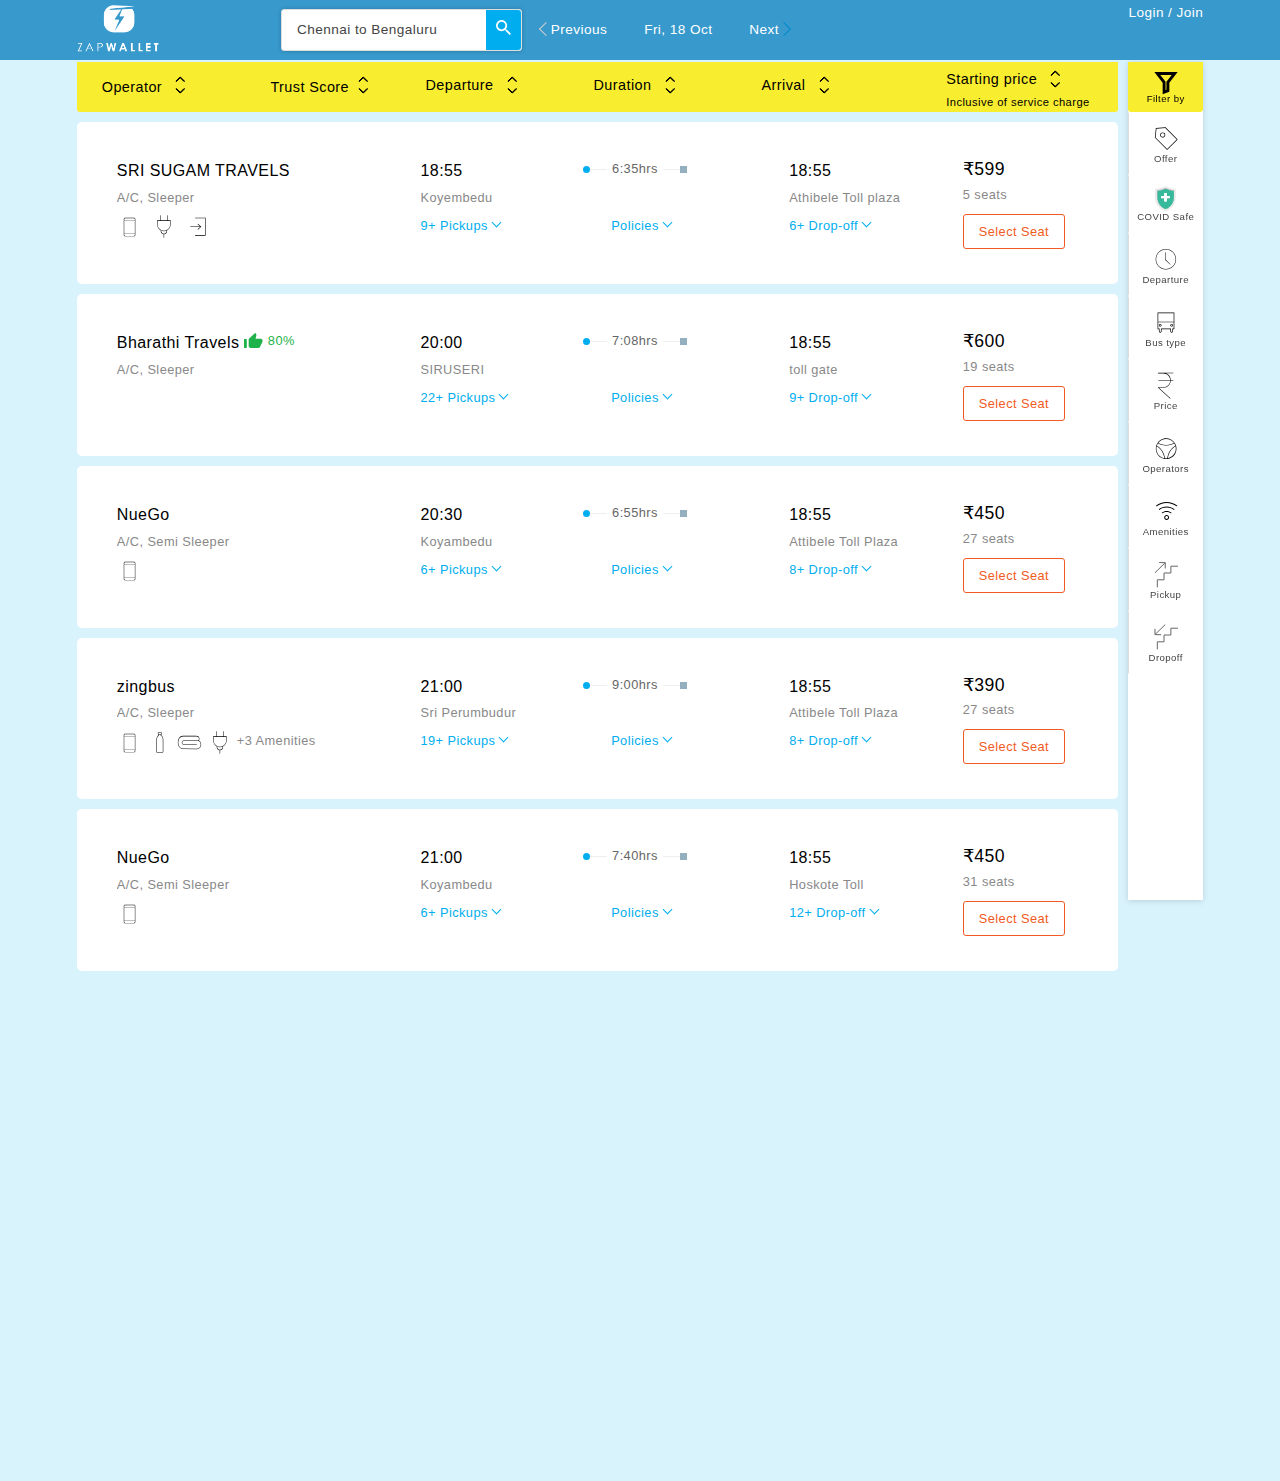
==== commit 970f5c08: "dropoff time" ====
--- a/index.html
+++ b/index.html
@@ -639,7 +639,7 @@
                     "
                   ></div>
                 </div>
-                <div class="time-pick-blk" style="display: flex;">
+                <div class="time-pick-blk" style="display: flex">
                   <div class="pick-blk dark-txt">18:55</div>
                   <div class="dur-blk dur">
                     <span class="dur-ln"></span
@@ -1487,6 +1487,7 @@
                     <span class="dur-ln"></span
                     ><span class="dur-txt">6:55hrs</span>
                   </div>
+                  <div class="drop-blk dark-txt">18:55</div>
                 </div>
                 <div class="fare-st-blk">
                   <div class="dark-txt">₹450</div>
@@ -1577,6 +1578,7 @@
                     <span class="dur-ln"></span
                     ><span class="dur-txt">9:00hrs</span>
                   </div>
+                  <div class="drop-blk dark-txt">18:55</div>
                 </div>
                 <div class="fare-st-blk">
                   <div class="dark-txt">₹390</div>
@@ -1679,7 +1681,7 @@
                     <span class="dur-ln"></span
                     ><span class="dur-txt">7:40hrs</span>
                   </div>
-                  <div class="drop-blk dark-txt">04:40, 19 Oct</div>
+                  <div class="drop-blk dark-txt">18:55</div>
                 </div>
                 <div class="fare-st-blk">
                   <div class="dark-txt">₹450</div>
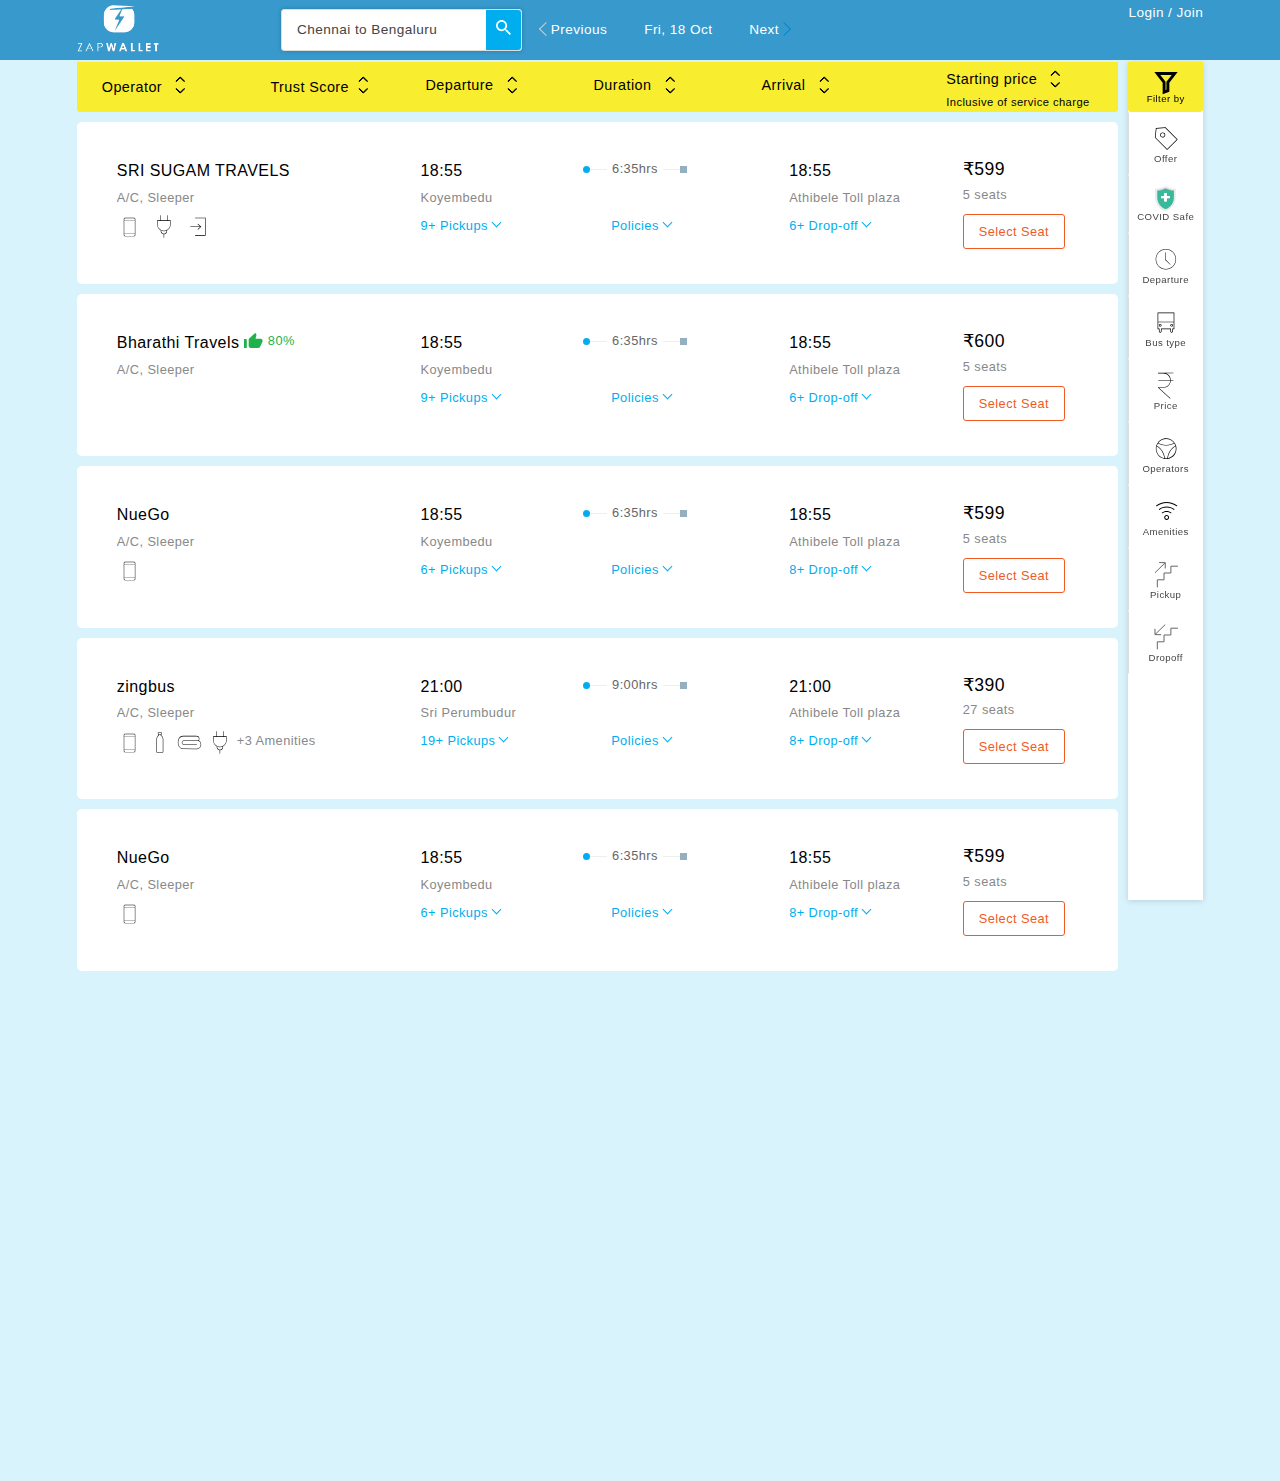
==== commit 8bd7347f: "functionality" ====
--- a/index.html
+++ b/index.html
@@ -740,56 +740,6 @@
                   </div>
                 </div>
               </div>
-
-              <!-- Dropdown Container -->
-              <!-- <div id="dropdown" class="dropdown-content">
-                <div class="tab">
-                  <button
-                    class="tablinks"
-                    onclick="openTab(event, 'SeatChart')"
-                  >
-                    Seat Chart
-                  </button>
-                  <button class="tablinks" onclick="openTab(event, 'Pickup')">
-                    Pickup
-                  </button>
-                  <button class="tablinks" onclick="openTab(event, 'DropOff')">
-                    Drop-off
-                  </button>
-                  <button
-                    class="tablinks"
-                    onclick="openTab(event, 'PassengerInfo')"
-                  >
-                    Passenger Info
-                  </button>
-                  <button class="tablinks" onclick="openTab(event, 'YourInfo')">
-                    Your Info
-                  </button>
-                  <button
-                    class="tablinks"
-                    onclick="openTab(event, 'TrustScore')"
-                  >
-                    Trust Score
-                  </button>
-                  <button class="tablinks" onclick="openTab(event, 'Policies')">
-                    Policies
-                  </button>
-                </div>
-                <div id="SeatChart" class="tabcontent">
-                  Seat Chart Content...
-                </div>
-                <div id="Pickup" class="tabcontent">Pickup Content...</div>
-                <div id="DropOff" class="tabcontent">Drop-off Content...</div>
-                <div id="PassengerInfo" class="tabcontent">
-                  Passenger Info Content...
-                </div>
-                <div id="YourInfo" class="tabcontent">Your Info Content...</div>
-                <div id="TrustScore" class="tabcontent">
-                  Trust Score Content...
-                </div>
-                <div id="Policies" class="tabcontent">Policies Content...</div>
-              </div> -->
-
               <div class="dropdown-content">
                 <!-- Dropdown content here (same for each card) -->
                 <!-- Close button -->
@@ -800,42 +750,42 @@
                 <!-- Tab Buttons -->
                 <div class="tab">
                   <button
-                    class="tablinks"
+                    class="search-trigger tablinks"
                     data-tab="SeatChart"
                     onclick="openTab(event, 'SeatChart')"
                   >
                     Seat Chart
                   </button>
                   <button
-                    class="tablinks"
+                    class="search-trigger tablinks"
                     data-tab="Pickup"
                     onclick="openTab(event, 'Pickup')"
                   >
                     Pickup
                   </button>
                   <button
-                    class="tablinks"
+                    class="search-trigger tablinks"
                     data-tab="DropOff"
                     onclick="openTab(event, 'DropOff')"
                   >
                     Drop-off
                   </button>
                   <button
-                    class="tablinks"
+                    class="search-trigger tablinks"
                     data-tab="PassengerInfo"
                     onclick="openTab(event, 'PassengerInfo')"
                   >
                     Passenger Info
                   </button>
                   <button
-                    class="tablinks"
+                    class="search-trigger tablinks"
                     data-tab="YourInfo"
                     onclick="openTab(event, 'YourInfo')"
                   >
                     Your Info
                   </button>
                   <button
-                    class="tablinks"
+                    class="search-trigger tablinks"
                     data-tab="Policies"
                     onclick="openTab(event, 'Policies')"
                   >
@@ -858,12 +808,12 @@
                       <div class="seat-layout">
                         <div class="seat-grid">
                           <!-- Repeatable seat elements -->
-                          <div class="seat normal">₹380</div>
+                          <div class="seat normal" data-price="380">₹380</div>
                           <div class="seat sold">Sold</div>
-                          <div class="seat female">₹380</div>
-                          <div class="seat male">₹380</div>
-                          <div class="seat normal">₹380</div>
-                          <div class="seat normal">₹380</div>
+                          <div class="seat normal" data-price="580">₹580</div>
+                          <div class="seat normal" data-price="380">₹380</div>
+                          <div class="seat normal" data-price="780">₹780</div>
+                          <div class="seat normal" data-price="980">₹980</div>
                           <!-- Add as many seat elements as necessary -->
                         </div>
                       </div>
@@ -875,10 +825,10 @@
                       <p>₹0 cashback as TYCoins will be added</p>
                       <h4>Fare Summary</h4>
                       <div class="fare-details">
-                        <p>Base fare: ₹<span>0</span></p>
+                        <p>Base fare: ₹<span id="baseFare">0</span></p>
                         <p>TYCoins redeemed: ₹<span>0</span></p>
                         <p>Operator discount: ₹<span>0</span></p>
-                        <p>Final Price: ₹<span>400</span></p>
+                        <p>Final Price: ₹<span id="finalPrice">0</span></p>
                       </div>
                       <!-- Seat Legend -->
                       <div class="legend">
@@ -895,7 +845,11 @@
                   </div>
                 </div>
 
-                <div id="Pickup" class="Pickup-content tabcontent">
+                <div
+                  id="Pickup"
+                  class="Pickup-content tabcontent"
+                  style="display: block"
+                >
                   <!-- Left Section: Search and List -->
                   <div class="sc-point left">
                     <!-- Search Box -->
@@ -1031,7 +985,7 @@
                   <!-- Right Section: Button and Info -->
                   <div class="left sc-pt-txt">
                     <div class="sc-pt-info scroller">
-                      <button class="ty-btn new-gray">
+                      <button class="ty-btn new-gray pickup-btn">
                         TAP ON pickup POINT
                       </button>
                       <div>Please select a pickup location<br />to proceed</div>
@@ -1061,7 +1015,7 @@
                       </span>
                       <input
                         type="text"
-                        placeholder="Search from pickup locations and click to select"
+                        placeholder="Search from dropoff locations and click to select"
                         id="search_pickup"
                       />
                     </div>
@@ -1072,7 +1026,7 @@
                       <label class="clearfix sc-pt-wrap">
                         <input
                           type="radio"
-                          name="pickup-location"
+                          name="dropoff-location"
                           value="koyambedu"
                         />
                         <div class="left sc-pt-tm">
@@ -1088,7 +1042,7 @@
                       <label class="clearfix sc-pt-wrap">
                         <input
                           type="radio"
-                          name="pickup-location"
+                          name="dropoff-location"
                           value="maduravoyal"
                         />
                         <div class="left sc-pt-tm">
@@ -1105,7 +1059,7 @@
                       <label class="clearfix sc-pt-wrap">
                         <input
                           type="radio"
-                          name="pickup-location"
+                          name="dropoff-location"
                           value="velappanchavadi"
                         />
                         <div class="left sc-pt-tm">
@@ -1123,7 +1077,7 @@
                       <label class="clearfix sc-pt-wrap">
                         <input
                           type="radio"
-                          name="pickup-location"
+                          name="dropoff-location"
                           value="poonamallee-bypass"
                         />
                         <div class="left sc-pt-tm">
@@ -1141,7 +1095,7 @@
                       <label class="clearfix sc-pt-wrap">
                         <input
                           type="radio"
-                          name="pickup-location"
+                          name="dropoff-location"
                           value="kfc-poonamalle"
                         />
                         <div class="left sc-pt-tm">
@@ -1157,7 +1111,7 @@
                       <label class="clearfix sc-pt-wrap">
                         <input
                           type="radio"
-                          name="pickup-location"
+                          name="dropoff-location"
                           value="sriperumbudur"
                         />
                         <div class="left sc-pt-tm">
@@ -1175,16 +1129,79 @@
                   <!-- Right Section: Button and Info -->
                   <div class="left sc-pt-txt">
                     <div class="sc-pt-info scroller">
-                      <button class="ty-btn new-gray">
-                        TAP ON pickup POINT
+                      <button class="ty-btn new-gray dropoff-btn">
+                        TAP ON drop-off POINT
                       </button>
-                      <div>Please select a pickup location<br />to proceed</div>
+                      <div>
+                        Please select a drop-off location<br />to proceed
+                      </div>
                     </div>
                   </div>
                 </div>
 
                 <div id="PassengerInfo" class="tabcontent">
-                  Passenger Info Content...
+                  <div class="passenger-info-container">
+                    <div class="passenger-info-content">
+                      <!-- Seat Number -->
+                      <div class="seat-number">
+                        <span class="seat-badge">3B</span>
+                        <label class="seat-label">Seat No</label>
+                      </div>
+
+                      <!-- Name Input -->
+                      <div class="input-group">
+                        <label for="name">Name</label>
+                        <input
+                          type="name"
+                          id="name"
+                          placeholder="Enter your name"
+                        />
+                      </div>
+
+                      <!-- Age Input -->
+                      <div class="input-group">
+                        <label for="age">Age</label>
+                        <input
+                          type="number"
+                          id="age"
+                          placeholder="Enter your age"
+                        />
+                      </div>
+
+                      <!-- Gender Selection -->
+                      <div class="input-group gender-group">
+                        <label>Gender</label>
+                        <div class="gender-options">
+                          <input
+                            type="radio"
+                            id="male"
+                            name="gender"
+                            value="Male"
+                          />
+                          <label for="male">Male</label>
+                          <input
+                            type="radio"
+                            id="female"
+                            name="gender"
+                            value="Female"
+                          />
+                          <label for="female">Female</label>
+                        </div>
+                      </div>
+
+                      <div>
+                        <!-- Submit Button -->
+                        <button class="submit-btn">
+                          ENTER NAME, AGE, GENDER
+                        </button>
+
+                        <!-- Selected Seats Info -->
+                        <div class="seat-info">
+                          <p>You have selected 1 seat</p>
+                        </div>
+                      </div>
+                    </div>
+                  </div>
                 </div>
 
                 <div id="YourInfo" class="tabcontent">
@@ -1305,6 +1322,7 @@
                 </div>
               </div>
             </div>
+
             <div class="srch-card">
               <div class="srch-top clearfix" style="padding-top: 20px">
                 <div class="label-blk" style="display: flex">
@@ -1348,11 +1366,11 @@
                     </span>
                   </div>
                 </div>
-                <div class="time-pick-blk">
-                  <div class="pick-blk dark-txt">20:00</div>
+                <div class="time-pick-blk" style="display: flex">
+                  <div class="pick-blk dark-txt">18:55</div>
                   <div class="dur-blk dur">
                     <span class="dur-ln"></span
-                    ><span class="dur-txt">7:08hrs</span>
+                    ><span class="dur-txt">6:35hrs</span>
                   </div>
                   <div class="drop-blk dark-txt">18:55</div>
                 </div>
@@ -1367,16 +1385,21 @@
                 </div>
                 <div class="time-pick-blk" style="display: flex">
                   <div class="pick-blk">
-                    <div title="SIRUSERI" style="padding-bottom: 5px">
-                      SIRUSERI
+                    <div title="Koyembedu" style="padding-bottom: 5px">
+                      Koyembedu
                     </div>
                     <div>
-                      22+ Pickups
-                      <div class="arr-down" onclick="toggleDropdown(event)">
+                      9+ Pickups
+                      <div
+                        class="arr-down"
+                        onclick="toggleDropdown(event)"
+                        data-tab="Pickup"
+                      >
                         <span></span>
                       </div>
                     </div>
                   </div>
+
                   <div
                     class="dur-blk"
                     style="
@@ -1388,80 +1411,629 @@
                     <div></div>
                     <div class="policy-cls">
                       Policies
-                      <div class="arr-down" onclick="toggleDropdown(event)">
+                      <div
+                        class="arr-down"
+                        onclick="toggleDropdown(event)"
+                        data-tab="Policies"
+                      >
                         <span></span>
                       </div>
                     </div>
                   </div>
                   <div class="drop-blk">
-                    <div title="toll gate" style="padding-bottom: 5px">
-                      toll gate
+                    <div
+                      title="Athibele Toll plaza"
+                      style="padding-bottom: 5px"
+                    >
+                      Athibele Toll plaza
                     </div>
                     <div>
-                      9+ Drop-off
-                      <div class="arr-down" onclick="toggleDropdown(event)">
+                      6+ Drop-off
+                      <div
+                        class="arr-down"
+                        onclick="toggleDropdown(event)"
+                        data-tab="DropOff"
+                      >
                         <span></span>
                       </div>
                     </div>
                   </div>
                 </div>
                 <div class="fare-st-blk">
-                  <div class="st-offr-blk">19 seats</div>
-                  <div class="ty-btn orange" id="view_chart">Select Seat</div>
+                  <div class="st-offr-blk">5 seats</div>
+                  <div
+                    class="ty-btn orange arr-down"
+                    id="view_chart"
+                    onclick="toggleDropdown(event)"
+                    data-tab="SeatChart"
+                  >
+                    Select Seat
+                  </div>
                 </div>
               </div>
               <div class="dropdown-content">
+                <!-- Dropdown content here (same for each card) -->
                 <!-- Close button -->
-                <span class="close-btn" onclick="closeDropdown(this)">×</span>
-
+                <span class="close-btn" onclick="closeDropdown(this)"
+                  >X Close</span
+                >
+
+                <!-- Tab Buttons -->
                 <div class="tab">
                   <button
-                    class="tablinks"
+                    class="search-trigger tablinks"
+                    data-tab="SeatChart"
                     onclick="openTab(event, 'SeatChart')"
                   >
                     Seat Chart
                   </button>
-                  <button class="tablinks" onclick="openTab(event, 'Pickup')">
+                  <button
+                    class="search-trigger tablinks"
+                    data-tab="Pickup"
+                    onclick="openTab(event, 'Pickup')"
+                  >
                     Pickup
                   </button>
-                  <button class="tablinks" onclick="openTab(event, 'DropOff')">
+                  <button
+                    class="search-trigger tablinks"
+                    data-tab="DropOff"
+                    onclick="openTab(event, 'DropOff')"
+                  >
                     Drop-off
                   </button>
                   <button
-                    class="tablinks"
+                    class="search-trigger tablinks"
+                    data-tab="PassengerInfo"
                     onclick="openTab(event, 'PassengerInfo')"
                   >
                     Passenger Info
                   </button>
-                  <button class="tablinks" onclick="openTab(event, 'YourInfo')">
+                  <button
+                    class="search-trigger tablinks"
+                    data-tab="YourInfo"
+                    onclick="openTab(event, 'YourInfo')"
+                  >
                     Your Info
                   </button>
                   <button
-                    class="tablinks"
-                    onclick="openTab(event, 'TrustScore')"
-                  >
-                    Trust Score
-                  </button>
-                  <button class="tablinks" onclick="openTab(event, 'Policies')">
+                    class="search-trigger tablinks"
+                    data-tab="Policies"
+                    onclick="openTab(event, 'Policies')"
+                  >
                     Policies
                   </button>
                 </div>
 
+                <!-- Tab Content -->
                 <div id="SeatChart" class="tabcontent">
-                  Seat Chart Content...
-                </div>
-                <div id="Pickup" class="tabcontent">Pickup Content...</div>
-                <div id="DropOff" class="tabcontent">Drop-off Content...</div>
+                  <div class="seat-chart-wrapper">
+                    <!-- Left: Price Filter -->
+                    <div class="price-filter">
+                      <h4>Filter by Price</h4>
+                      <input type="range" min="100" max="1000" step="50" />
+                      <p>₹100 - ₹1000</p>
+                    </div>
+
+                    <!-- Middle: Seat Chart -->
+                    <div class="seat-chart-container">
+                      <div class="seat-layout">
+                        <div class="seat-grid">
+                          <!-- Repeatable seat elements -->
+                          <div class="seat normal" data-price="380">₹380</div>
+                          <div class="seat sold">Sold</div>
+                          <div class="seat normal" data-price="580">₹580</div>
+                          <div class="seat normal" data-price="380">₹380</div>
+                          <div class="seat normal" data-price="780">₹780</div>
+                          <div class="seat normal" data-price="980">₹980</div>
+                          <!-- Add as many seat elements as necessary -->
+                        </div>
+                      </div>
+                    </div>
+
+                    <!-- Right: Fare Summary -->
+                    <div class="fare-summary">
+                      <button class="select-seat-btn">TAP ON SEAT</button>
+                      <p>₹0 cashback as TYCoins will be added</p>
+                      <h4>Fare Summary</h4>
+                      <div class="fare-details">
+                        <p>Base fare: ₹<span id="baseFare">0</span></p>
+                        <p>TYCoins redeemed: ₹<span>0</span></p>
+                        <p>Operator discount: ₹<span>0</span></p>
+                        <p>Final Price: ₹<span id="finalPrice">0</span></p>
+                      </div>
+                      <!-- Seat Legend -->
+                      <div class="legend">
+                        <span
+                          ><span class="seat-legend normal"></span>Normal</span
+                        >
+                        <span
+                          ><span class="seat-legend female"></span>Female</span
+                        >
+                        <span><span class="seat-legend male"></span>Male</span>
+                        <span><span class="seat-legend sold"></span>Sold</span>
+                      </div>
+                    </div>
+                  </div>
+                </div>
+
+                <div
+                  id="Pickup"
+                  class="Pickup-content tabcontent"
+                  style="display: block"
+                >
+                  <!-- Left Section: Search and List -->
+                  <div class="sc-point left">
+                    <!-- Search Box -->
+                    <div class="sc-pt-inp">
+                      <span>
+                        <svg
+                          x="0px"
+                          y="0px"
+                          width="15px"
+                          height="15px"
+                          viewBox="0 0 11.178 11.179"
+                          enable-background="new 0 0 11.178 11.179"
+                          fill="#999"
+                        >
+                          <path
+                            d="M7.989,7.031H7.485l-0.18-0.173c0.627-0.729,1.004-1.675,1.004-2.704C8.309,1.86,6.449,0,4.154,0C1.86,0,0,1.86,0,4.154 C0,6.449,1.86,8.31,4.154,8.31c1.029,0,1.975-0.377,2.704-1.004l0.173,0.178v0.506l3.195,3.189l0.952-0.952L7.989,7.031z M4.154,7.031c-1.591,0-2.876-1.285-2.876-2.877c0-1.591,1.285-2.876,2.876-2.876c1.592,0,2.876,1.285,2.876,2.876 C7.031,5.746,5.746,7.031,4.154,7.031z"
+                          ></path>
+                        </svg>
+                      </span>
+                      <input
+                        type="text"
+                        placeholder="Search from pickup locations and click to select"
+                        id="search_pickup"
+                      />
+                    </div>
+
+                    <!-- Pickup Locations List with Radio Buttons -->
+                    <div class="sc-pt-loc scroller">
+                      <!-- Pickup Item Example with Radio Button -->
+                      <label class="clearfix sc-pt-wrap">
+                        <input
+                          type="radio"
+                          name="pickup-location"
+                          value="koyambedu"
+                        />
+                        <div class="left sc-pt-tm">
+                          <div>21:00</div>
+                          <div>23rd Oct 2024</div>
+                        </div>
+                        <div class="left sc-pt-addr">
+                          <div title="Koyambedu">Koyambedu</div>
+                          <div>Koyambedu</div>
+                        </div>
+                      </label>
+
+                      <label class="clearfix sc-pt-wrap">
+                        <input
+                          type="radio"
+                          name="pickup-location"
+                          value="maduravoyal"
+                        />
+                        <div class="left sc-pt-tm">
+                          <div>21:15</div>
+                          <div>23rd Oct 2024</div>
+                        </div>
+                        <div class="left sc-pt-addr">
+                          <div title="Maduravoyal">Maduravoyal</div>
+                          <div>Maduravoyal</div>
+                        </div>
+                      </label>
+
+                      <!-- Add more radio button options here -->
+                      <label class="clearfix sc-pt-wrap">
+                        <input
+                          type="radio"
+                          name="pickup-location"
+                          value="velappanchavadi"
+                        />
+                        <div class="left sc-pt-tm">
+                          <div>21:25</div>
+                          <div>23rd Oct 2024</div>
+                        </div>
+                        <div class="left sc-pt-addr">
+                          <div title="Velappanchavadi Bus Stop">
+                            Velappanchavadi Bus Stop
+                          </div>
+                          <div>Velappanchavadi Bus Stop</div>
+                        </div>
+                      </label>
+
+                      <label class="clearfix sc-pt-wrap">
+                        <input
+                          type="radio"
+                          name="pickup-location"
+                          value="poonamallee-bypass"
+                        />
+                        <div class="left sc-pt-tm">
+                          <div>21:40</div>
+                          <div>23rd Oct 2024</div>
+                        </div>
+                        <div class="left sc-pt-addr">
+                          <div title="Poonamallee Bypass">
+                            Poonamallee Bypass
+                          </div>
+                          <div>Poonamallee Bypass</div>
+                        </div>
+                      </label>
+
+                      <label class="clearfix sc-pt-wrap">
+                        <input
+                          type="radio"
+                          name="pickup-location"
+                          value="kfc-poonamalle"
+                        />
+                        <div class="left sc-pt-tm">
+                          <div>21:50</div>
+                          <div>23rd Oct 2024</div>
+                        </div>
+                        <div class="left sc-pt-addr">
+                          <div title="KFC, Poonamalle">KFC, Poonamalle</div>
+                          <div>KFC, Poonamalle</div>
+                        </div>
+                      </label>
+
+                      <label class="clearfix sc-pt-wrap">
+                        <input
+                          type="radio"
+                          name="pickup-location"
+                          value="sriperumbudur"
+                        />
+                        <div class="left sc-pt-tm">
+                          <div>22:10</div>
+                          <div>23rd Oct 2024</div>
+                        </div>
+                        <div class="left sc-pt-addr">
+                          <div title="Sriperumbudur">Sriperumbudur</div>
+                          <div>Sriperumbudur</div>
+                        </div>
+                      </label>
+                    </div>
+                  </div>
+
+                  <!-- Right Section: Button and Info -->
+                  <div class="left sc-pt-txt">
+                    <div class="sc-pt-info scroller">
+                      <button class="ty-btn new-gray pickup-btn">
+                        TAP ON pickup POINT
+                      </button>
+                      <div>Please select a pickup location<br />to proceed</div>
+                    </div>
+                  </div>
+                </div>
+
+                <div id="DropOff" class="Pickup-content tabcontent">
+                  <!-- Left Section: Search and List -->
+                  <div class="sc-point left">
+                    <!-- Search Box -->
+                    <div class="sc-pt-inp">
+                      <span>
+                        <svg
+                          x="0px"
+                          y="0px"
+                          width="15px"
+                          height="15px"
+                          viewBox="0 0 11.178 11.179"
+                          enable-background="new 0 0 11.178 11.179"
+                          fill="#999"
+                        >
+                          <path
+                            d="M7.989,7.031H7.485l-0.18-0.173c0.627-0.729,1.004-1.675,1.004-2.704C8.309,1.86,6.449,0,4.154,0C1.86,0,0,1.86,0,4.154 C0,6.449,1.86,8.31,4.154,8.31c1.029,0,1.975-0.377,2.704-1.004l0.173,0.178v0.506l3.195,3.189l0.952-0.952L7.989,7.031z M4.154,7.031c-1.591,0-2.876-1.285-2.876-2.877c0-1.591,1.285-2.876,2.876-2.876c1.592,0,2.876,1.285,2.876,2.876 C7.031,5.746,5.746,7.031,4.154,7.031z"
+                          ></path>
+                        </svg>
+                      </span>
+                      <input
+                        type="text"
+                        placeholder="Search from dropoff locations and click to select"
+                        id="search_pickup"
+                      />
+                    </div>
+
+                    <!-- Pickup Locations List with Radio Buttons -->
+                    <div class="sc-pt-loc scroller">
+                      <!-- Pickup Item Example with Radio Button -->
+                      <label class="clearfix sc-pt-wrap">
+                        <input
+                          type="radio"
+                          name="dropoff-location"
+                          value="koyambedu"
+                        />
+                        <div class="left sc-pt-tm">
+                          <div>21:00</div>
+                          <div>23rd Oct 2024</div>
+                        </div>
+                        <div class="left sc-pt-addr">
+                          <div title="Koyambedu">Koyambedu</div>
+                          <div>Koyambedu</div>
+                        </div>
+                      </label>
+
+                      <label class="clearfix sc-pt-wrap">
+                        <input
+                          type="radio"
+                          name="dropoff-location"
+                          value="maduravoyal"
+                        />
+                        <div class="left sc-pt-tm">
+                          <div>21:15</div>
+                          <div>23rd Oct 2024</div>
+                        </div>
+                        <div class="left sc-pt-addr">
+                          <div title="Maduravoyal">Maduravoyal</div>
+                          <div>Maduravoyal</div>
+                        </div>
+                      </label>
+
+                      <!-- Add more radio button options here -->
+                      <label class="clearfix sc-pt-wrap">
+                        <input
+                          type="radio"
+                          name="dropoff-location"
+                          value="velappanchavadi"
+                        />
+                        <div class="left sc-pt-tm">
+                          <div>21:25</div>
+                          <div>23rd Oct 2024</div>
+                        </div>
+                        <div class="left sc-pt-addr">
+                          <div title="Velappanchavadi Bus Stop">
+                            Velappanchavadi Bus Stop
+                          </div>
+                          <div>Velappanchavadi Bus Stop</div>
+                        </div>
+                      </label>
+
+                      <label class="clearfix sc-pt-wrap">
+                        <input
+                          type="radio"
+                          name="dropoff-location"
+                          value="poonamallee-bypass"
+                        />
+                        <div class="left sc-pt-tm">
+                          <div>21:40</div>
+                          <div>23rd Oct 2024</div>
+                        </div>
+                        <div class="left sc-pt-addr">
+                          <div title="Poonamallee Bypass">
+                            Poonamallee Bypass
+                          </div>
+                          <div>Poonamallee Bypass</div>
+                        </div>
+                      </label>
+
+                      <label class="clearfix sc-pt-wrap">
+                        <input
+                          type="radio"
+                          name="dropoff-location"
+                          value="kfc-poonamalle"
+                        />
+                        <div class="left sc-pt-tm">
+                          <div>21:50</div>
+                          <div>23rd Oct 2024</div>
+                        </div>
+                        <div class="left sc-pt-addr">
+                          <div title="KFC, Poonamalle">KFC, Poonamalle</div>
+                          <div>KFC, Poonamalle</div>
+                        </div>
+                      </label>
+
+                      <label class="clearfix sc-pt-wrap">
+                        <input
+                          type="radio"
+                          name="dropoff-location"
+                          value="sriperumbudur"
+                        />
+                        <div class="left sc-pt-tm">
+                          <div>22:10</div>
+                          <div>23rd Oct 2024</div>
+                        </div>
+                        <div class="left sc-pt-addr">
+                          <div title="Sriperumbudur">Sriperumbudur</div>
+                          <div>Sriperumbudur</div>
+                        </div>
+                      </label>
+                    </div>
+                  </div>
+
+                  <!-- Right Section: Button and Info -->
+                  <div class="left sc-pt-txt">
+                    <div class="sc-pt-info scroller">
+                      <button class="ty-btn new-gray dropoff-btn">
+                        TAP ON drop-off POINT
+                      </button>
+                      <div>
+                        Please select a drop-off location<br />to proceed
+                      </div>
+                    </div>
+                  </div>
+                </div>
+
                 <div id="PassengerInfo" class="tabcontent">
-                  Passenger Info Content...
-                </div>
-                <div id="YourInfo" class="tabcontent">Your Info Content...</div>
-                <div id="TrustScore" class="tabcontent">
-                  Trust Score Content...
-                </div>
-                <div id="Policies" class="tabcontent">Policies Content...</div>
+                  <div class="passenger-info-container">
+                    <div class="passenger-info-content">
+                      <!-- Seat Number -->
+                      <div class="seat-number">
+                        <span class="seat-badge">3B</span>
+                        <label class="seat-label">Seat No</label>
+                      </div>
+
+                      <!-- Name Input -->
+                      <div class="input-group">
+                        <label for="name">Name</label>
+                        <input
+                          type="name"
+                          id="name"
+                          placeholder="Enter your name"
+                        />
+                      </div>
+
+                      <!-- Age Input -->
+                      <div class="input-group">
+                        <label for="age">Age</label>
+                        <input
+                          type="number"
+                          id="age"
+                          placeholder="Enter your age"
+                        />
+                      </div>
+
+                      <!-- Gender Selection -->
+                      <div class="input-group gender-group">
+                        <label>Gender</label>
+                        <div class="gender-options">
+                          <input
+                            type="radio"
+                            id="male"
+                            name="gender"
+                            value="Male"
+                          />
+                          <label for="male">Male</label>
+                          <input
+                            type="radio"
+                            id="female"
+                            name="gender"
+                            value="Female"
+                          />
+                          <label for="female">Female</label>
+                        </div>
+                      </div>
+
+                      <div>
+                        <!-- Submit Button -->
+                        <button class="submit-btn">
+                          ENTER NAME, AGE, GENDER
+                        </button>
+
+                        <!-- Selected Seats Info -->
+                        <div class="seat-info">
+                          <p>You have selected 1 seat</p>
+                        </div>
+                      </div>
+                    </div>
+                  </div>
+                </div>
+
+                <div id="YourInfo" class="tabcontent">
+                  <div class="your-info-container">
+                    <!-- Input Fields Section -->
+                    <div>
+                      <div class="input-section">
+                        <div class="mobile-number-container">
+                          <div class="country-code">+91</div>
+                          <input
+                            type="text"
+                            placeholder="Mobile Number"
+                            class="mobile-input"
+                          />
+                        </div>
+                        <input
+                          type="email"
+                          placeholder="Email ID"
+                          class="email-input"
+                        />
+                      </div>
+
+                      <!-- Note Section -->
+                      <div class="note-section">
+                        <div class="note-icon">
+                          <span>⚠️</span>
+                        </div>
+                        <div class="note-text">
+                          <p><strong>Take a note</strong></p>
+                          <ul>
+                            <li>
+                              Please provide valid mobile no. and email to be
+                              used for all future communications related to this
+                              booking.
+                            </li>
+                            <li>GST is not applicable for this operator.</li>
+                          </ul>
+                        </div>
+                      </div>
+                    </div>
+
+                    <!-- Bottom Communication Info -->
+                    <div class="communication-info">
+                      <!-- Enter Contact Info Button -->
+                      <div class="enter-contact-info">
+                        <button class="contact-info-btn">
+                          ENTER CONTACT INFO
+                        </button>
+                      </div>
+
+                      <p>
+                        All future communications regarding this trip will be
+                        sent to the email and mobile number entered above.
+                      </p>
+                    </div>
+                  </div>
+                </div>
+
+                <div id="Policies" class="tabcontent">
+                  <div class="policy-content">
+                    <!-- Radio Buttons for Different Cancellation Policies -->
+                    <div class="policy-options">
+                      <label class="policy-radio">
+                        <input
+                          type="radio"
+                          name="cancellation-policy"
+                          value="cancellation-policy-2"
+                        />
+                        Cancellation Policy
+                      </label>
+                    </div>
+
+                    <!-- Policy Table -->
+                    <div class="policy-table-container">
+                      <table class="policy-table">
+                        <thead>
+                          <tr>
+                            <th>Cancellation Time</th>
+                            <th>Cancellation Charges</th>
+                          </tr>
+                        </thead>
+                        <tbody>
+                          <tr>
+                            <td>From 0 to 0 hrs</td>
+                            <td>100%</td>
+                          </tr>
+                          <tr>
+                            <td>From 0 to 8 hrs</td>
+                            <td>100%</td>
+                          </tr>
+                          <tr>
+                            <td>From 8 to 12 hrs</td>
+                            <td>50%</td>
+                          </tr>
+                          <tr>
+                            <td>Before 12 hrs</td>
+                            <td>25%</td>
+                          </tr>
+                        </tbody>
+                      </table>
+                    </div>
+
+                    <!-- Select Seat Button on the Right -->
+                    <div class="select-seat-container">
+                      <button class="select-seat-btn">SELECT SEATS</button>
+
+                      <!-- Additional Services Section -->
+                      <div class="policy-services">
+                        <h4>Additional Travelyaari Services</h4>
+                        <p>
+                          We make alternate arrangements if bus services are
+                          canceled, or we refund up to double of your paid
+                          amount.
+                        </p>
+                      </div>
+                    </div>
+                  </div>
+                </div>
               </div>
             </div>
+
             <div class="srch-card">
               <div class="srch-top clearfix" style="padding-top: 20px">
                 <div class="label-blk" style="display: flex">
@@ -1481,24 +2053,24 @@
                     "
                   ></div>
                 </div>
-                <div class="time-pick-blk">
-                  <div class="pick-blk dark-txt">20:30</div>
+                <div class="time-pick-blk" style="display: flex">
+                  <div class="pick-blk dark-txt">18:55</div>
                   <div class="dur-blk dur">
                     <span class="dur-ln"></span
-                    ><span class="dur-txt">6:55hrs</span>
+                    ><span class="dur-txt">6:35hrs</span>
                   </div>
                   <div class="drop-blk dark-txt">18:55</div>
                 </div>
                 <div class="fare-st-blk">
-                  <div class="dark-txt">₹450</div>
+                  <div class="dark-txt">₹599</div>
                 </div>
               </div>
               <div class="srch-bottom clearfix">
-                <div class="label-blk" title="A/C, Semi Sleeper">
-                  <div>A/C, Semi Sleeper</div>
+                <div class="label-blk" title="A/C, Sleeper">
+                  <div>A/C, Sleeper</div>
                   <div style="margin: 5px 0px">
                     <img
-                      src="/websearch/images/ngBusAlt/m-ticket.b045ce45.svg"
+                      src="websearch/images/ngBusAlt/m-ticket.b045ce45.svg"
                       alt="MTicket"
                       title="MTicket"
                     />
@@ -1506,16 +2078,21 @@
                 </div>
                 <div class="time-pick-blk" style="display: flex">
                   <div class="pick-blk">
-                    <div title="Koyambedu" style="padding-bottom: 5px">
-                      Koyambedu
+                    <div title="Koyembedu" style="padding-bottom: 5px">
+                      Koyembedu
                     </div>
                     <div>
                       6+ Pickups
-                      <div class="arr-down" onclick="toggleDropdown(event)">
+                      <div
+                        class="arr-down"
+                        onclick="toggleDropdown(event)"
+                        data-tab="Pickup"
+                      >
                         <span></span>
                       </div>
                     </div>
                   </div>
+
                   <div
                     class="dur-blk"
                     style="
@@ -1527,32 +2104,630 @@
                     <div></div>
                     <div class="policy-cls">
                       Policies
-                      <div class="arr-down" onclick="toggleDropdown(event)">
+                      <div
+                        class="arr-down"
+                        onclick="toggleDropdown(event)"
+                        data-tab="Policies"
+                      >
                         <span></span>
                       </div>
                     </div>
                   </div>
                   <div class="drop-blk">
                     <div
-                      title="Attibele Toll Plaza"
+                      title="Athibele Toll plaza"
                       style="padding-bottom: 5px"
                     >
-                      Attibele Toll Plaza
+                      Athibele Toll plaza
                     </div>
                     <div>
                       8+ Drop-off
-                      <div class="arr-down" onclick="toggleDropdown(event)">
+                      <div
+                        class="arr-down"
+                        onclick="toggleDropdown(event)"
+                        data-tab="DropOff"
+                      >
                         <span></span>
                       </div>
                     </div>
                   </div>
                 </div>
                 <div class="fare-st-blk">
-                  <div class="st-offr-blk">27 seats</div>
-                  <div class="ty-btn orange" id="view_chart">Select Seat</div>
+                  <div class="st-offr-blk">5 seats</div>
+                  <div
+                    class="ty-btn orange arr-down"
+                    id="view_chart"
+                    onclick="toggleDropdown(event)"
+                    data-tab="SeatChart"
+                  >
+                    Select Seat
+                  </div>
+                </div>
+              </div>
+              <div class="dropdown-content">
+                <!-- Dropdown content here (same for each card) -->
+                <!-- Close button -->
+                <span class="close-btn" onclick="closeDropdown(this)"
+                  >X Close</span
+                >
+
+                <!-- Tab Buttons -->
+                <div class="tab">
+                  <button
+                    class="search-trigger tablinks"
+                    data-tab="SeatChart"
+                    onclick="openTab(event, 'SeatChart')"
+                  >
+                    Seat Chart
+                  </button>
+                  <button
+                    class="search-trigger tablinks"
+                    data-tab="Pickup"
+                    onclick="openTab(event, 'Pickup')"
+                  >
+                    Pickup
+                  </button>
+                  <button
+                    class="search-trigger tablinks"
+                    data-tab="DropOff"
+                    onclick="openTab(event, 'DropOff')"
+                  >
+                    Drop-off
+                  </button>
+                  <button
+                    class="search-trigger tablinks"
+                    data-tab="PassengerInfo"
+                    onclick="openTab(event, 'PassengerInfo')"
+                  >
+                    Passenger Info
+                  </button>
+                  <button
+                    class="search-trigger tablinks"
+                    data-tab="YourInfo"
+                    onclick="openTab(event, 'YourInfo')"
+                  >
+                    Your Info
+                  </button>
+                  <button
+                    class="search-trigger tablinks"
+                    data-tab="Policies"
+                    onclick="openTab(event, 'Policies')"
+                  >
+                    Policies
+                  </button>
+                </div>
+
+                <!-- Tab Content -->
+                <div id="SeatChart" class="tabcontent">
+                  <div class="seat-chart-wrapper">
+                    <!-- Left: Price Filter -->
+                    <div class="price-filter">
+                      <h4>Filter by Price</h4>
+                      <input type="range" min="100" max="1000" step="50" />
+                      <p>₹100 - ₹1000</p>
+                    </div>
+
+                    <!-- Middle: Seat Chart -->
+                    <div class="seat-chart-container">
+                      <div class="seat-layout">
+                        <div class="seat-grid">
+                          <!-- Repeatable seat elements -->
+                          <div class="seat normal" data-price="380">₹380</div>
+                          <div class="seat sold">Sold</div>
+                          <div class="seat normal" data-price="580">₹580</div>
+                          <div class="seat normal" data-price="380">₹380</div>
+                          <div class="seat normal" data-price="780">₹780</div>
+                          <div class="seat normal" data-price="980">₹980</div>
+                          <!-- Add as many seat elements as necessary -->
+                        </div>
+                      </div>
+                    </div>
+
+                    <!-- Right: Fare Summary -->
+                    <div class="fare-summary">
+                      <button class="select-seat-btn">TAP ON SEAT</button>
+                      <p>₹0 cashback as TYCoins will be added</p>
+                      <h4>Fare Summary</h4>
+                      <div class="fare-details">
+                        <p>Base fare: ₹<span id="baseFare">0</span></p>
+                        <p>TYCoins redeemed: ₹<span>0</span></p>
+                        <p>Operator discount: ₹<span>0</span></p>
+                        <p>Final Price: ₹<span id="finalPrice">0</span></p>
+                      </div>
+                      <!-- Seat Legend -->
+                      <div class="legend">
+                        <span
+                          ><span class="seat-legend normal"></span>Normal</span
+                        >
+                        <span
+                          ><span class="seat-legend female"></span>Female</span
+                        >
+                        <span><span class="seat-legend male"></span>Male</span>
+                        <span><span class="seat-legend sold"></span>Sold</span>
+                      </div>
+                    </div>
+                  </div>
+                </div>
+
+                <div
+                  id="Pickup"
+                  class="Pickup-content tabcontent"
+                  style="display: block"
+                >
+                  <!-- Left Section: Search and List -->
+                  <div class="sc-point left">
+                    <!-- Search Box -->
+                    <div class="sc-pt-inp">
+                      <span>
+                        <svg
+                          x="0px"
+                          y="0px"
+                          width="15px"
+                          height="15px"
+                          viewBox="0 0 11.178 11.179"
+                          enable-background="new 0 0 11.178 11.179"
+                          fill="#999"
+                        >
+                          <path
+                            d="M7.989,7.031H7.485l-0.18-0.173c0.627-0.729,1.004-1.675,1.004-2.704C8.309,1.86,6.449,0,4.154,0C1.86,0,0,1.86,0,4.154 C0,6.449,1.86,8.31,4.154,8.31c1.029,0,1.975-0.377,2.704-1.004l0.173,0.178v0.506l3.195,3.189l0.952-0.952L7.989,7.031z M4.154,7.031c-1.591,0-2.876-1.285-2.876-2.877c0-1.591,1.285-2.876,2.876-2.876c1.592,0,2.876,1.285,2.876,2.876 C7.031,5.746,5.746,7.031,4.154,7.031z"
+                          ></path>
+                        </svg>
+                      </span>
+                      <input
+                        type="text"
+                        placeholder="Search from pickup locations and click to select"
+                        id="search_pickup"
+                      />
+                    </div>
+
+                    <!-- Pickup Locations List with Radio Buttons -->
+                    <div class="sc-pt-loc scroller">
+                      <!-- Pickup Item Example with Radio Button -->
+                      <label class="clearfix sc-pt-wrap">
+                        <input
+                          type="radio"
+                          name="pickup-location"
+                          value="koyambedu"
+                        />
+                        <div class="left sc-pt-tm">
+                          <div>21:00</div>
+                          <div>23rd Oct 2024</div>
+                        </div>
+                        <div class="left sc-pt-addr">
+                          <div title="Koyambedu">Koyambedu</div>
+                          <div>Koyambedu</div>
+                        </div>
+                      </label>
+
+                      <label class="clearfix sc-pt-wrap">
+                        <input
+                          type="radio"
+                          name="pickup-location"
+                          value="maduravoyal"
+                        />
+                        <div class="left sc-pt-tm">
+                          <div>21:15</div>
+                          <div>23rd Oct 2024</div>
+                        </div>
+                        <div class="left sc-pt-addr">
+                          <div title="Maduravoyal">Maduravoyal</div>
+                          <div>Maduravoyal</div>
+                        </div>
+                      </label>
+
+                      <!-- Add more radio button options here -->
+                      <label class="clearfix sc-pt-wrap">
+                        <input
+                          type="radio"
+                          name="pickup-location"
+                          value="velappanchavadi"
+                        />
+                        <div class="left sc-pt-tm">
+                          <div>21:25</div>
+                          <div>23rd Oct 2024</div>
+                        </div>
+                        <div class="left sc-pt-addr">
+                          <div title="Velappanchavadi Bus Stop">
+                            Velappanchavadi Bus Stop
+                          </div>
+                          <div>Velappanchavadi Bus Stop</div>
+                        </div>
+                      </label>
+
+                      <label class="clearfix sc-pt-wrap">
+                        <input
+                          type="radio"
+                          name="pickup-location"
+                          value="poonamallee-bypass"
+                        />
+                        <div class="left sc-pt-tm">
+                          <div>21:40</div>
+                          <div>23rd Oct 2024</div>
+                        </div>
+                        <div class="left sc-pt-addr">
+                          <div title="Poonamallee Bypass">
+                            Poonamallee Bypass
+                          </div>
+                          <div>Poonamallee Bypass</div>
+                        </div>
+                      </label>
+
+                      <label class="clearfix sc-pt-wrap">
+                        <input
+                          type="radio"
+                          name="pickup-location"
+                          value="kfc-poonamalle"
+                        />
+                        <div class="left sc-pt-tm">
+                          <div>21:50</div>
+                          <div>23rd Oct 2024</div>
+                        </div>
+                        <div class="left sc-pt-addr">
+                          <div title="KFC, Poonamalle">KFC, Poonamalle</div>
+                          <div>KFC, Poonamalle</div>
+                        </div>
+                      </label>
+
+                      <label class="clearfix sc-pt-wrap">
+                        <input
+                          type="radio"
+                          name="pickup-location"
+                          value="sriperumbudur"
+                        />
+                        <div class="left sc-pt-tm">
+                          <div>22:10</div>
+                          <div>23rd Oct 2024</div>
+                        </div>
+                        <div class="left sc-pt-addr">
+                          <div title="Sriperumbudur">Sriperumbudur</div>
+                          <div>Sriperumbudur</div>
+                        </div>
+                      </label>
+                    </div>
+                  </div>
+
+                  <!-- Right Section: Button and Info -->
+                  <div class="left sc-pt-txt">
+                    <div class="sc-pt-info scroller">
+                      <button class="ty-btn new-gray pickup-btn">
+                        TAP ON pickup POINT
+                      </button>
+                      <div>Please select a pickup location<br />to proceed</div>
+                    </div>
+                  </div>
+                </div>
+
+                <div id="DropOff" class="Pickup-content tabcontent">
+                  <!-- Left Section: Search and List -->
+                  <div class="sc-point left">
+                    <!-- Search Box -->
+                    <div class="sc-pt-inp">
+                      <span>
+                        <svg
+                          x="0px"
+                          y="0px"
+                          width="15px"
+                          height="15px"
+                          viewBox="0 0 11.178 11.179"
+                          enable-background="new 0 0 11.178 11.179"
+                          fill="#999"
+                        >
+                          <path
+                            d="M7.989,7.031H7.485l-0.18-0.173c0.627-0.729,1.004-1.675,1.004-2.704C8.309,1.86,6.449,0,4.154,0C1.86,0,0,1.86,0,4.154 C0,6.449,1.86,8.31,4.154,8.31c1.029,0,1.975-0.377,2.704-1.004l0.173,0.178v0.506l3.195,3.189l0.952-0.952L7.989,7.031z M4.154,7.031c-1.591,0-2.876-1.285-2.876-2.877c0-1.591,1.285-2.876,2.876-2.876c1.592,0,2.876,1.285,2.876,2.876 C7.031,5.746,5.746,7.031,4.154,7.031z"
+                          ></path>
+                        </svg>
+                      </span>
+                      <input
+                        type="text"
+                        placeholder="Search from dropoff locations and click to select"
+                        id="search_pickup"
+                      />
+                    </div>
+
+                    <!-- Pickup Locations List with Radio Buttons -->
+                    <div class="sc-pt-loc scroller">
+                      <!-- Pickup Item Example with Radio Button -->
+                      <label class="clearfix sc-pt-wrap">
+                        <input
+                          type="radio"
+                          name="dropoff-location"
+                          value="koyambedu"
+                        />
+                        <div class="left sc-pt-tm">
+                          <div>21:00</div>
+                          <div>23rd Oct 2024</div>
+                        </div>
+                        <div class="left sc-pt-addr">
+                          <div title="Koyambedu">Koyambedu</div>
+                          <div>Koyambedu</div>
+                        </div>
+                      </label>
+
+                      <label class="clearfix sc-pt-wrap">
+                        <input
+                          type="radio"
+                          name="dropoff-location"
+                          value="maduravoyal"
+                        />
+                        <div class="left sc-pt-tm">
+                          <div>21:15</div>
+                          <div>23rd Oct 2024</div>
+                        </div>
+                        <div class="left sc-pt-addr">
+                          <div title="Maduravoyal">Maduravoyal</div>
+                          <div>Maduravoyal</div>
+                        </div>
+                      </label>
+
+                      <!-- Add more radio button options here -->
+                      <label class="clearfix sc-pt-wrap">
+                        <input
+                          type="radio"
+                          name="dropoff-location"
+                          value="velappanchavadi"
+                        />
+                        <div class="left sc-pt-tm">
+                          <div>21:25</div>
+                          <div>23rd Oct 2024</div>
+                        </div>
+                        <div class="left sc-pt-addr">
+                          <div title="Velappanchavadi Bus Stop">
+                            Velappanchavadi Bus Stop
+                          </div>
+                          <div>Velappanchavadi Bus Stop</div>
+                        </div>
+                      </label>
+
+                      <label class="clearfix sc-pt-wrap">
+                        <input
+                          type="radio"
+                          name="dropoff-location"
+                          value="poonamallee-bypass"
+                        />
+                        <div class="left sc-pt-tm">
+                          <div>21:40</div>
+                          <div>23rd Oct 2024</div>
+                        </div>
+                        <div class="left sc-pt-addr">
+                          <div title="Poonamallee Bypass">
+                            Poonamallee Bypass
+                          </div>
+                          <div>Poonamallee Bypass</div>
+                        </div>
+                      </label>
+
+                      <label class="clearfix sc-pt-wrap">
+                        <input
+                          type="radio"
+                          name="dropoff-location"
+                          value="kfc-poonamalle"
+                        />
+                        <div class="left sc-pt-tm">
+                          <div>21:50</div>
+                          <div>23rd Oct 2024</div>
+                        </div>
+                        <div class="left sc-pt-addr">
+                          <div title="KFC, Poonamalle">KFC, Poonamalle</div>
+                          <div>KFC, Poonamalle</div>
+                        </div>
+                      </label>
+
+                      <label class="clearfix sc-pt-wrap">
+                        <input
+                          type="radio"
+                          name="dropoff-location"
+                          value="sriperumbudur"
+                        />
+                        <div class="left sc-pt-tm">
+                          <div>22:10</div>
+                          <div>23rd Oct 2024</div>
+                        </div>
+                        <div class="left sc-pt-addr">
+                          <div title="Sriperumbudur">Sriperumbudur</div>
+                          <div>Sriperumbudur</div>
+                        </div>
+                      </label>
+                    </div>
+                  </div>
+
+                  <!-- Right Section: Button and Info -->
+                  <div class="left sc-pt-txt">
+                    <div class="sc-pt-info scroller">
+                      <button class="ty-btn new-gray dropoff-btn">
+                        TAP ON drop-off POINT
+                      </button>
+                      <div>
+                        Please select a drop-off location<br />to proceed
+                      </div>
+                    </div>
+                  </div>
+                </div>
+
+                <div id="PassengerInfo" class="tabcontent">
+                  <div class="passenger-info-container">
+                    <div class="passenger-info-content">
+                      <!-- Seat Number -->
+                      <div class="seat-number">
+                        <span class="seat-badge">3B</span>
+                        <label class="seat-label">Seat No</label>
+                      </div>
+
+                      <!-- Name Input -->
+                      <div class="input-group">
+                        <label for="name">Name</label>
+                        <input
+                          type="name"
+                          id="name"
+                          placeholder="Enter your name"
+                        />
+                      </div>
+
+                      <!-- Age Input -->
+                      <div class="input-group">
+                        <label for="age">Age</label>
+                        <input
+                          type="number"
+                          id="age"
+                          placeholder="Enter your age"
+                        />
+                      </div>
+
+                      <!-- Gender Selection -->
+                      <div class="input-group gender-group">
+                        <label>Gender</label>
+                        <div class="gender-options">
+                          <input
+                            type="radio"
+                            id="male"
+                            name="gender"
+                            value="Male"
+                          />
+                          <label for="male">Male</label>
+                          <input
+                            type="radio"
+                            id="female"
+                            name="gender"
+                            value="Female"
+                          />
+                          <label for="female">Female</label>
+                        </div>
+                      </div>
+
+                      <div>
+                        <!-- Submit Button -->
+                        <button class="submit-btn">
+                          ENTER NAME, AGE, GENDER
+                        </button>
+
+                        <!-- Selected Seats Info -->
+                        <div class="seat-info">
+                          <p>You have selected 1 seat</p>
+                        </div>
+                      </div>
+                    </div>
+                  </div>
+                </div>
+
+                <div id="YourInfo" class="tabcontent">
+                  <div class="your-info-container">
+                    <!-- Input Fields Section -->
+                    <div>
+                      <div class="input-section">
+                        <div class="mobile-number-container">
+                          <div class="country-code">+91</div>
+                          <input
+                            type="text"
+                            placeholder="Mobile Number"
+                            class="mobile-input"
+                          />
+                        </div>
+                        <input
+                          type="email"
+                          placeholder="Email ID"
+                          class="email-input"
+                        />
+                      </div>
+
+                      <!-- Note Section -->
+                      <div class="note-section">
+                        <div class="note-icon">
+                          <span>⚠️</span>
+                        </div>
+                        <div class="note-text">
+                          <p><strong>Take a note</strong></p>
+                          <ul>
+                            <li>
+                              Please provide valid mobile no. and email to be
+                              used for all future communications related to this
+                              booking.
+                            </li>
+                            <li>GST is not applicable for this operator.</li>
+                          </ul>
+                        </div>
+                      </div>
+                    </div>
+
+                    <!-- Bottom Communication Info -->
+                    <div class="communication-info">
+                      <!-- Enter Contact Info Button -->
+                      <div class="enter-contact-info">
+                        <button class="contact-info-btn">
+                          ENTER CONTACT INFO
+                        </button>
+                      </div>
+
+                      <p>
+                        All future communications regarding this trip will be
+                        sent to the email and mobile number entered above.
+                      </p>
+                    </div>
+                  </div>
+                </div>
+
+                <div id="Policies" class="tabcontent">
+                  <div class="policy-content">
+                    <!-- Radio Buttons for Different Cancellation Policies -->
+                    <div class="policy-options">
+                      <label class="policy-radio">
+                        <input
+                          type="radio"
+                          name="cancellation-policy"
+                          value="cancellation-policy-2"
+                        />
+                        Cancellation Policy
+                      </label>
+                    </div>
+
+                    <!-- Policy Table -->
+                    <div class="policy-table-container">
+                      <table class="policy-table">
+                        <thead>
+                          <tr>
+                            <th>Cancellation Time</th>
+                            <th>Cancellation Charges</th>
+                          </tr>
+                        </thead>
+                        <tbody>
+                          <tr>
+                            <td>From 0 to 0 hrs</td>
+                            <td>100%</td>
+                          </tr>
+                          <tr>
+                            <td>From 0 to 8 hrs</td>
+                            <td>100%</td>
+                          </tr>
+                          <tr>
+                            <td>From 8 to 12 hrs</td>
+                            <td>50%</td>
+                          </tr>
+                          <tr>
+                            <td>Before 12 hrs</td>
+                            <td>25%</td>
+                          </tr>
+                        </tbody>
+                      </table>
+                    </div>
+
+                    <!-- Select Seat Button on the Right -->
+                    <div class="select-seat-container">
+                      <button class="select-seat-btn">SELECT SEATS</button>
+
+                      <!-- Additional Services Section -->
+                      <div class="policy-services">
+                        <h4>Additional Travelyaari Services</h4>
+                        <p>
+                          We make alternate arrangements if bus services are
+                          canceled, or we refund up to double of your paid
+                          amount.
+                        </p>
+                      </div>
+                    </div>
+                  </div>
                 </div>
               </div>
             </div>
+
+
             <div class="srch-card">
               <div class="srch-top clearfix" style="padding-top: 20px">
                 <div class="label-blk" style="display: flex">
@@ -1572,13 +2747,13 @@
                     "
                   ></div>
                 </div>
-                <div class="time-pick-blk">
+                <div class="time-pick-blk" style="display: flex">
                   <div class="pick-blk dark-txt">21:00</div>
                   <div class="dur-blk dur">
                     <span class="dur-ln"></span
                     ><span class="dur-txt">9:00hrs</span>
                   </div>
-                  <div class="drop-blk dark-txt">18:55</div>
+                  <div class="drop-blk dark-txt">21:00</div>
                 </div>
                 <div class="fare-st-blk">
                   <div class="dark-txt">₹390</div>
@@ -1609,16 +2784,22 @@
                 </div>
                 <div class="time-pick-blk" style="display: flex">
                   <div class="pick-blk">
-                    <div title="Sri Perumbudur" style="padding-bottom: 5px">
+                    <div title="Koyembedu" style="padding-bottom: 5px">
                       Sri Perumbudur
+
                     </div>
                     <div>
                       19+ Pickups
-                      <div class="arr-down" onclick="toggleDropdown(event)">
+                      <div
+                        class="arr-down"
+                        onclick="toggleDropdown(event)"
+                        data-tab="Pickup"
+                      >
                         <span></span>
                       </div>
                     </div>
                   </div>
+
                   <div
                     class="dur-blk"
                     style="
@@ -1630,21 +2811,29 @@
                     <div></div>
                     <div class="policy-cls">
                       Policies
-                      <div class="arr-down" onclick="toggleDropdown(event)">
+                      <div
+                        class="arr-down"
+                        onclick="toggleDropdown(event)"
+                        data-tab="Policies"
+                      >
                         <span></span>
                       </div>
                     </div>
                   </div>
                   <div class="drop-blk">
                     <div
-                      title="Attibele Toll Plaza"
+                      title="Athibele Toll plaza"
                       style="padding-bottom: 5px"
                     >
-                      Attibele Toll Plaza
+                      Athibele Toll plaza
                     </div>
                     <div>
                       8+ Drop-off
-                      <div class="arr-down" onclick="toggleDropdown(event)">
+                      <div
+                        class="arr-down"
+                        onclick="toggleDropdown(event)"
+                        data-tab="DropOff"
+                      >
                         <span></span>
                       </div>
                     </div>
@@ -1652,10 +2841,601 @@
                 </div>
                 <div class="fare-st-blk">
                   <div class="st-offr-blk">27 seats</div>
-                  <div class="ty-btn orange" id="view_chart">Select Seat</div>
+                  <div
+                    class="ty-btn orange arr-down"
+                    id="view_chart"
+                    onclick="toggleDropdown(event)"
+                    data-tab="SeatChart"
+                  >
+                    Select Seat
+                  </div>
+                </div>
+              </div>
+              <div class="dropdown-content">
+                <!-- Dropdown content here (same for each card) -->
+                <!-- Close button -->
+                <span class="close-btn" onclick="closeDropdown(this)"
+                  >X Close</span
+                >
+
+                <!-- Tab Buttons -->
+                <div class="tab">
+                  <button
+                    class="search-trigger tablinks"
+                    data-tab="SeatChart"
+                    onclick="openTab(event, 'SeatChart')"
+                  >
+                    Seat Chart
+                  </button>
+                  <button
+                    class="search-trigger tablinks"
+                    data-tab="Pickup"
+                    onclick="openTab(event, 'Pickup')"
+                  >
+                    Pickup
+                  </button>
+                  <button
+                    class="search-trigger tablinks"
+                    data-tab="DropOff"
+                    onclick="openTab(event, 'DropOff')"
+                  >
+                    Drop-off
+                  </button>
+                  <button
+                    class="search-trigger tablinks"
+                    data-tab="PassengerInfo"
+                    onclick="openTab(event, 'PassengerInfo')"
+                  >
+                    Passenger Info
+                  </button>
+                  <button
+                    class="search-trigger tablinks"
+                    data-tab="YourInfo"
+                    onclick="openTab(event, 'YourInfo')"
+                  >
+                    Your Info
+                  </button>
+                  <button
+                    class="search-trigger tablinks"
+                    data-tab="Policies"
+                    onclick="openTab(event, 'Policies')"
+                  >
+                    Policies
+                  </button>
+                </div>
+
+                <!-- Tab Content -->
+                <div id="SeatChart" class="tabcontent">
+                  <div class="seat-chart-wrapper">
+                    <!-- Left: Price Filter -->
+                    <div class="price-filter">
+                      <h4>Filter by Price</h4>
+                      <input type="range" min="100" max="1000" step="50" />
+                      <p>₹100 - ₹1000</p>
+                    </div>
+
+                    <!-- Middle: Seat Chart -->
+                    <div class="seat-chart-container">
+                      <div class="seat-layout">
+                        <div class="seat-grid">
+                          <!-- Repeatable seat elements -->
+                          <div class="seat normal" data-price="380">₹380</div>
+                          <div class="seat sold">Sold</div>
+                          <div class="seat normal" data-price="580">₹580</div>
+                          <div class="seat normal" data-price="380">₹380</div>
+                          <div class="seat normal" data-price="780">₹780</div>
+                          <div class="seat normal" data-price="980">₹980</div>
+                          <!-- Add as many seat elements as necessary -->
+                        </div>
+                      </div>
+                    </div>
+
+                    <!-- Right: Fare Summary -->
+                    <div class="fare-summary">
+                      <button class="select-seat-btn">TAP ON SEAT</button>
+                      <p>₹0 cashback as TYCoins will be added</p>
+                      <h4>Fare Summary</h4>
+                      <div class="fare-details">
+                        <p>Base fare: ₹<span id="baseFare">0</span></p>
+                        <p>TYCoins redeemed: ₹<span>0</span></p>
+                        <p>Operator discount: ₹<span>0</span></p>
+                        <p>Final Price: ₹<span id="finalPrice">0</span></p>
+                      </div>
+                      <!-- Seat Legend -->
+                      <div class="legend">
+                        <span
+                          ><span class="seat-legend normal"></span>Normal</span
+                        >
+                        <span
+                          ><span class="seat-legend female"></span>Female</span
+                        >
+                        <span><span class="seat-legend male"></span>Male</span>
+                        <span><span class="seat-legend sold"></span>Sold</span>
+                      </div>
+                    </div>
+                  </div>
+                </div>
+
+                <div
+                  id="Pickup"
+                  class="Pickup-content tabcontent"
+                  style="display: block"
+                >
+                  <!-- Left Section: Search and List -->
+                  <div class="sc-point left">
+                    <!-- Search Box -->
+                    <div class="sc-pt-inp">
+                      <span>
+                        <svg
+                          x="0px"
+                          y="0px"
+                          width="15px"
+                          height="15px"
+                          viewBox="0 0 11.178 11.179"
+                          enable-background="new 0 0 11.178 11.179"
+                          fill="#999"
+                        >
+                          <path
+                            d="M7.989,7.031H7.485l-0.18-0.173c0.627-0.729,1.004-1.675,1.004-2.704C8.309,1.86,6.449,0,4.154,0C1.86,0,0,1.86,0,4.154 C0,6.449,1.86,8.31,4.154,8.31c1.029,0,1.975-0.377,2.704-1.004l0.173,0.178v0.506l3.195,3.189l0.952-0.952L7.989,7.031z M4.154,7.031c-1.591,0-2.876-1.285-2.876-2.877c0-1.591,1.285-2.876,2.876-2.876c1.592,0,2.876,1.285,2.876,2.876 C7.031,5.746,5.746,7.031,4.154,7.031z"
+                          ></path>
+                        </svg>
+                      </span>
+                      <input
+                        type="text"
+                        placeholder="Search from pickup locations and click to select"
+                        id="search_pickup"
+                      />
+                    </div>
+
+                    <!-- Pickup Locations List with Radio Buttons -->
+                    <div class="sc-pt-loc scroller">
+                      <!-- Pickup Item Example with Radio Button -->
+                      <label class="clearfix sc-pt-wrap">
+                        <input
+                          type="radio"
+                          name="pickup-location"
+                          value="koyambedu"
+                        />
+                        <div class="left sc-pt-tm">
+                          <div>21:00</div>
+                          <div>23rd Oct 2024</div>
+                        </div>
+                        <div class="left sc-pt-addr">
+                          <div title="Koyambedu">Koyambedu</div>
+                          <div>Koyambedu</div>
+                        </div>
+                      </label>
+
+                      <label class="clearfix sc-pt-wrap">
+                        <input
+                          type="radio"
+                          name="pickup-location"
+                          value="maduravoyal"
+                        />
+                        <div class="left sc-pt-tm">
+                          <div>21:15</div>
+                          <div>23rd Oct 2024</div>
+                        </div>
+                        <div class="left sc-pt-addr">
+                          <div title="Maduravoyal">Maduravoyal</div>
+                          <div>Maduravoyal</div>
+                        </div>
+                      </label>
+
+                      <!-- Add more radio button options here -->
+                      <label class="clearfix sc-pt-wrap">
+                        <input
+                          type="radio"
+                          name="pickup-location"
+                          value="velappanchavadi"
+                        />
+                        <div class="left sc-pt-tm">
+                          <div>21:25</div>
+                          <div>23rd Oct 2024</div>
+                        </div>
+                        <div class="left sc-pt-addr">
+                          <div title="Velappanchavadi Bus Stop">
+                            Velappanchavadi Bus Stop
+                          </div>
+                          <div>Velappanchavadi Bus Stop</div>
+                        </div>
+                      </label>
+
+                      <label class="clearfix sc-pt-wrap">
+                        <input
+                          type="radio"
+                          name="pickup-location"
+                          value="poonamallee-bypass"
+                        />
+                        <div class="left sc-pt-tm">
+                          <div>21:40</div>
+                          <div>23rd Oct 2024</div>
+                        </div>
+                        <div class="left sc-pt-addr">
+                          <div title="Poonamallee Bypass">
+                            Poonamallee Bypass
+                          </div>
+                          <div>Poonamallee Bypass</div>
+                        </div>
+                      </label>
+
+                      <label class="clearfix sc-pt-wrap">
+                        <input
+                          type="radio"
+                          name="pickup-location"
+                          value="kfc-poonamalle"
+                        />
+                        <div class="left sc-pt-tm">
+                          <div>21:50</div>
+                          <div>23rd Oct 2024</div>
+                        </div>
+                        <div class="left sc-pt-addr">
+                          <div title="KFC, Poonamalle">KFC, Poonamalle</div>
+                          <div>KFC, Poonamalle</div>
+                        </div>
+                      </label>
+
+                      <label class="clearfix sc-pt-wrap">
+                        <input
+                          type="radio"
+                          name="pickup-location"
+                          value="sriperumbudur"
+                        />
+                        <div class="left sc-pt-tm">
+                          <div>22:10</div>
+                          <div>23rd Oct 2024</div>
+                        </div>
+                        <div class="left sc-pt-addr">
+                          <div title="Sriperumbudur">Sriperumbudur</div>
+                          <div>Sriperumbudur</div>
+                        </div>
+                      </label>
+                    </div>
+                  </div>
+
+                  <!-- Right Section: Button and Info -->
+                  <div class="left sc-pt-txt">
+                    <div class="sc-pt-info scroller">
+                      <button class="ty-btn new-gray pickup-btn">
+                        TAP ON pickup POINT
+                      </button>
+                      <div>Please select a pickup location<br />to proceed</div>
+                    </div>
+                  </div>
+                </div>
+
+                <div id="DropOff" class="Pickup-content tabcontent">
+                  <!-- Left Section: Search and List -->
+                  <div class="sc-point left">
+                    <!-- Search Box -->
+                    <div class="sc-pt-inp">
+                      <span>
+                        <svg
+                          x="0px"
+                          y="0px"
+                          width="15px"
+                          height="15px"
+                          viewBox="0 0 11.178 11.179"
+                          enable-background="new 0 0 11.178 11.179"
+                          fill="#999"
+                        >
+                          <path
+                            d="M7.989,7.031H7.485l-0.18-0.173c0.627-0.729,1.004-1.675,1.004-2.704C8.309,1.86,6.449,0,4.154,0C1.86,0,0,1.86,0,4.154 C0,6.449,1.86,8.31,4.154,8.31c1.029,0,1.975-0.377,2.704-1.004l0.173,0.178v0.506l3.195,3.189l0.952-0.952L7.989,7.031z M4.154,7.031c-1.591,0-2.876-1.285-2.876-2.877c0-1.591,1.285-2.876,2.876-2.876c1.592,0,2.876,1.285,2.876,2.876 C7.031,5.746,5.746,7.031,4.154,7.031z"
+                          ></path>
+                        </svg>
+                      </span>
+                      <input
+                        type="text"
+                        placeholder="Search from dropoff locations and click to select"
+                        id="search_pickup"
+                      />
+                    </div>
+
+                    <!-- Pickup Locations List with Radio Buttons -->
+                    <div class="sc-pt-loc scroller">
+                      <!-- Pickup Item Example with Radio Button -->
+                      <label class="clearfix sc-pt-wrap">
+                        <input
+                          type="radio"
+                          name="dropoff-location"
+                          value="koyambedu"
+                        />
+                        <div class="left sc-pt-tm">
+                          <div>21:00</div>
+                          <div>23rd Oct 2024</div>
+                        </div>
+                        <div class="left sc-pt-addr">
+                          <div title="Koyambedu">Koyambedu</div>
+                          <div>Koyambedu</div>
+                        </div>
+                      </label>
+
+                      <label class="clearfix sc-pt-wrap">
+                        <input
+                          type="radio"
+                          name="dropoff-location"
+                          value="maduravoyal"
+                        />
+                        <div class="left sc-pt-tm">
+                          <div>21:15</div>
+                          <div>23rd Oct 2024</div>
+                        </div>
+                        <div class="left sc-pt-addr">
+                          <div title="Maduravoyal">Maduravoyal</div>
+                          <div>Maduravoyal</div>
+                        </div>
+                      </label>
+
+                      <!-- Add more radio button options here -->
+                      <label class="clearfix sc-pt-wrap">
+                        <input
+                          type="radio"
+                          name="dropoff-location"
+                          value="velappanchavadi"
+                        />
+                        <div class="left sc-pt-tm">
+                          <div>21:25</div>
+                          <div>23rd Oct 2024</div>
+                        </div>
+                        <div class="left sc-pt-addr">
+                          <div title="Velappanchavadi Bus Stop">
+                            Velappanchavadi Bus Stop
+                          </div>
+                          <div>Velappanchavadi Bus Stop</div>
+                        </div>
+                      </label>
+
+                      <label class="clearfix sc-pt-wrap">
+                        <input
+                          type="radio"
+                          name="dropoff-location"
+                          value="poonamallee-bypass"
+                        />
+                        <div class="left sc-pt-tm">
+                          <div>21:40</div>
+                          <div>23rd Oct 2024</div>
+                        </div>
+                        <div class="left sc-pt-addr">
+                          <div title="Poonamallee Bypass">
+                            Poonamallee Bypass
+                          </div>
+                          <div>Poonamallee Bypass</div>
+                        </div>
+                      </label>
+
+                      <label class="clearfix sc-pt-wrap">
+                        <input
+                          type="radio"
+                          name="dropoff-location"
+                          value="kfc-poonamalle"
+                        />
+                        <div class="left sc-pt-tm">
+                          <div>21:50</div>
+                          <div>23rd Oct 2024</div>
+                        </div>
+                        <div class="left sc-pt-addr">
+                          <div title="KFC, Poonamalle">KFC, Poonamalle</div>
+                          <div>KFC, Poonamalle</div>
+                        </div>
+                      </label>
+
+                      <label class="clearfix sc-pt-wrap">
+                        <input
+                          type="radio"
+                          name="dropoff-location"
+                          value="sriperumbudur"
+                        />
+                        <div class="left sc-pt-tm">
+                          <div>22:10</div>
+                          <div>23rd Oct 2024</div>
+                        </div>
+                        <div class="left sc-pt-addr">
+                          <div title="Sriperumbudur">Sriperumbudur</div>
+                          <div>Sriperumbudur</div>
+                        </div>
+                      </label>
+                    </div>
+                  </div>
+
+                  <!-- Right Section: Button and Info -->
+                  <div class="left sc-pt-txt">
+                    <div class="sc-pt-info scroller">
+                      <button class="ty-btn new-gray dropoff-btn">
+                        TAP ON drop-off POINT
+                      </button>
+                      <div>
+                        Please select a drop-off location<br />to proceed
+                      </div>
+                    </div>
+                  </div>
+                </div>
+
+                <div id="PassengerInfo" class="tabcontent">
+                  <div class="passenger-info-container">
+                    <div class="passenger-info-content">
+                      <!-- Seat Number -->
+                      <div class="seat-number">
+                        <span class="seat-badge">3B</span>
+                        <label class="seat-label">Seat No</label>
+                      </div>
+
+                      <!-- Name Input -->
+                      <div class="input-group">
+                        <label for="name">Name</label>
+                        <input
+                          type="name"
+                          id="name"
+                          placeholder="Enter your name"
+                        />
+                      </div>
+
+                      <!-- Age Input -->
+                      <div class="input-group">
+                        <label for="age">Age</label>
+                        <input
+                          type="number"
+                          id="age"
+                          placeholder="Enter your age"
+                        />
+                      </div>
+
+                      <!-- Gender Selection -->
+                      <div class="input-group gender-group">
+                        <label>Gender</label>
+                        <div class="gender-options">
+                          <input
+                            type="radio"
+                            id="male"
+                            name="gender"
+                            value="Male"
+                          />
+                          <label for="male">Male</label>
+                          <input
+                            type="radio"
+                            id="female"
+                            name="gender"
+                            value="Female"
+                          />
+                          <label for="female">Female</label>
+                        </div>
+                      </div>
+
+                      <div>
+                        <!-- Submit Button -->
+                        <button class="submit-btn">
+                          ENTER NAME, AGE, GENDER
+                        </button>
+
+                        <!-- Selected Seats Info -->
+                        <div class="seat-info">
+                          <p>You have selected 1 seat</p>
+                        </div>
+                      </div>
+                    </div>
+                  </div>
+                </div>
+
+                <div id="YourInfo" class="tabcontent">
+                  <div class="your-info-container">
+                    <!-- Input Fields Section -->
+                    <div>
+                      <div class="input-section">
+                        <div class="mobile-number-container">
+                          <div class="country-code">+91</div>
+                          <input
+                            type="text"
+                            placeholder="Mobile Number"
+                            class="mobile-input"
+                          />
+                        </div>
+                        <input
+                          type="email"
+                          placeholder="Email ID"
+                          class="email-input"
+                        />
+                      </div>
+
+                      <!-- Note Section -->
+                      <div class="note-section">
+                        <div class="note-icon">
+                          <span>⚠️</span>
+                        </div>
+                        <div class="note-text">
+                          <p><strong>Take a note</strong></p>
+                          <ul>
+                            <li>
+                              Please provide valid mobile no. and email to be
+                              used for all future communications related to this
+                              booking.
+                            </li>
+                            <li>GST is not applicable for this operator.</li>
+                          </ul>
+                        </div>
+                      </div>
+                    </div>
+
+                    <!-- Bottom Communication Info -->
+                    <div class="communication-info">
+                      <!-- Enter Contact Info Button -->
+                      <div class="enter-contact-info">
+                        <button class="contact-info-btn">
+                          ENTER CONTACT INFO
+                        </button>
+                      </div>
+
+                      <p>
+                        All future communications regarding this trip will be
+                        sent to the email and mobile number entered above.
+                      </p>
+                    </div>
+                  </div>
+                </div>
+
+                <div id="Policies" class="tabcontent">
+                  <div class="policy-content">
+                    <!-- Radio Buttons for Different Cancellation Policies -->
+                    <div class="policy-options">
+                      <label class="policy-radio">
+                        <input
+                          type="radio"
+                          name="cancellation-policy"
+                          value="cancellation-policy-2"
+                        />
+                        Cancellation Policy
+                      </label>
+                    </div>
+
+                    <!-- Policy Table -->
+                    <div class="policy-table-container">
+                      <table class="policy-table">
+                        <thead>
+                          <tr>
+                            <th>Cancellation Time</th>
+                            <th>Cancellation Charges</th>
+                          </tr>
+                        </thead>
+                        <tbody>
+                          <tr>
+                            <td>From 0 to 0 hrs</td>
+                            <td>100%</td>
+                          </tr>
+                          <tr>
+                            <td>From 0 to 8 hrs</td>
+                            <td>100%</td>
+                          </tr>
+                          <tr>
+                            <td>From 8 to 12 hrs</td>
+                            <td>50%</td>
+                          </tr>
+                          <tr>
+                            <td>Before 12 hrs</td>
+                            <td>25%</td>
+                          </tr>
+                        </tbody>
+                      </table>
+                    </div>
+
+                    <!-- Select Seat Button on the Right -->
+                    <div class="select-seat-container">
+                      <button class="select-seat-btn">SELECT SEATS</button>
+
+                      <!-- Additional Services Section -->
+                      <div class="policy-services">
+                        <h4>Additional Travelyaari Services</h4>
+                        <p>
+                          We make alternate arrangements if bus services are
+                          canceled, or we refund up to double of your paid
+                          amount.
+                        </p>
+                      </div>
+                    </div>
+                  </div>
                 </div>
               </div>
             </div>
+
+           
+
             <div class="srch-card">
               <div class="srch-top clearfix" style="padding-top: 20px">
                 <div class="label-blk" style="display: flex">
@@ -1675,21 +3455,21 @@
                     "
                   ></div>
                 </div>
-                <div class="time-pick-blk">
-                  <div class="pick-blk dark-txt">21:00</div>
+                <div class="time-pick-blk" style="display: flex">
+                  <div class="pick-blk dark-txt">18:55</div>
                   <div class="dur-blk dur">
                     <span class="dur-ln"></span
-                    ><span class="dur-txt">7:40hrs</span>
+                    ><span class="dur-txt">6:35hrs</span>
                   </div>
                   <div class="drop-blk dark-txt">18:55</div>
                 </div>
                 <div class="fare-st-blk">
-                  <div class="dark-txt">₹450</div>
+                  <div class="dark-txt">₹599</div>
                 </div>
               </div>
               <div class="srch-bottom clearfix">
-                <div class="label-blk" title="A/C, Semi Sleeper">
-                  <div>A/C, Semi Sleeper</div>
+                <div class="label-blk" title="A/C, Sleeper">
+                  <div>A/C, Sleeper</div>
                   <div style="margin: 5px 0px">
                     <img
                       src="websearch/images/ngBusAlt/m-ticket.b045ce45.svg"
@@ -1700,16 +3480,21 @@
                 </div>
                 <div class="time-pick-blk" style="display: flex">
                   <div class="pick-blk">
-                    <div title="Koyambedu" style="padding-bottom: 5px">
-                      Koyambedu
+                    <div title="Koyembedu" style="padding-bottom: 5px">
+                      Koyembedu
                     </div>
                     <div>
                       6+ Pickups
-                      <div class="arr-down" onclick="toggleDropdown(event)">
+                      <div
+                        class="arr-down"
+                        onclick="toggleDropdown(event)"
+                        data-tab="Pickup"
+                      >
                         <span></span>
                       </div>
                     </div>
                   </div>
+
                   <div
                     class="dur-blk"
                     style="
@@ -1721,26 +3506,625 @@
                     <div></div>
                     <div class="policy-cls">
                       Policies
-                      <div class="arr-down" onclick="toggleDropdown(event)">
+                      <div
+                        class="arr-down"
+                        onclick="toggleDropdown(event)"
+                        data-tab="Policies"
+                      >
                         <span></span>
                       </div>
                     </div>
                   </div>
                   <div class="drop-blk">
-                    <div title="Hoskote Toll" style="padding-bottom: 5px">
-                      Hoskote Toll
+                    <div
+                      title="Athibele Toll plaza"
+                      style="padding-bottom: 5px"
+                    >
+                      Athibele Toll plaza
                     </div>
                     <div>
-                      12+ Drop-off
-                      <div class="arr-down" onclick="toggleDropdown(event)">
+                      8+ Drop-off
+                      <div
+                        class="arr-down"
+                        onclick="toggleDropdown(event)"
+                        data-tab="DropOff"
+                      >
                         <span></span>
                       </div>
                     </div>
                   </div>
                 </div>
                 <div class="fare-st-blk">
-                  <div class="st-offr-blk">31 seats</div>
-                  <div class="ty-btn orange" id="view_chart">Select Seat</div>
+                  <div class="st-offr-blk">5 seats</div>
+                  <div
+                    class="ty-btn orange arr-down"
+                    id="view_chart"
+                    onclick="toggleDropdown(event)"
+                    data-tab="SeatChart"
+                  >
+                    Select Seat
+                  </div>
+                </div>
+              </div>
+              <div class="dropdown-content">
+                <!-- Dropdown content here (same for each card) -->
+                <!-- Close button -->
+                <span class="close-btn" onclick="closeDropdown(this)"
+                  >X Close</span
+                >
+
+                <!-- Tab Buttons -->
+                <div class="tab">
+                  <button
+                    class="search-trigger tablinks"
+                    data-tab="SeatChart"
+                    onclick="openTab(event, 'SeatChart')"
+                  >
+                    Seat Chart
+                  </button>
+                  <button
+                    class="search-trigger tablinks"
+                    data-tab="Pickup"
+                    onclick="openTab(event, 'Pickup')"
+                  >
+                    Pickup
+                  </button>
+                  <button
+                    class="search-trigger tablinks"
+                    data-tab="DropOff"
+                    onclick="openTab(event, 'DropOff')"
+                  >
+                    Drop-off
+                  </button>
+                  <button
+                    class="search-trigger tablinks"
+                    data-tab="PassengerInfo"
+                    onclick="openTab(event, 'PassengerInfo')"
+                  >
+                    Passenger Info
+                  </button>
+                  <button
+                    class="search-trigger tablinks"
+                    data-tab="YourInfo"
+                    onclick="openTab(event, 'YourInfo')"
+                  >
+                    Your Info
+                  </button>
+                  <button
+                    class="search-trigger tablinks"
+                    data-tab="Policies"
+                    onclick="openTab(event, 'Policies')"
+                  >
+                    Policies
+                  </button>
+                </div>
+
+                <!-- Tab Content -->
+                <div id="SeatChart" class="tabcontent">
+                  <div class="seat-chart-wrapper">
+                    <!-- Left: Price Filter -->
+                    <div class="price-filter">
+                      <h4>Filter by Price</h4>
+                      <input type="range" min="100" max="1000" step="50" />
+                      <p>₹100 - ₹1000</p>
+                    </div>
+
+                    <!-- Middle: Seat Chart -->
+                    <div class="seat-chart-container">
+                      <div class="seat-layout">
+                        <div class="seat-grid">
+                          <!-- Repeatable seat elements -->
+                          <div class="seat normal" data-price="380">₹380</div>
+                          <div class="seat sold">Sold</div>
+                          <div class="seat normal" data-price="580">₹580</div>
+                          <div class="seat normal" data-price="380">₹380</div>
+                          <div class="seat normal" data-price="780">₹780</div>
+                          <div class="seat normal" data-price="980">₹980</div>
+                          <!-- Add as many seat elements as necessary -->
+                        </div>
+                      </div>
+                    </div>
+
+                    <!-- Right: Fare Summary -->
+                    <div class="fare-summary">
+                      <button class="select-seat-btn">TAP ON SEAT</button>
+                      <p>₹0 cashback as TYCoins will be added</p>
+                      <h4>Fare Summary</h4>
+                      <div class="fare-details">
+                        <p>Base fare: ₹<span id="baseFare">0</span></p>
+                        <p>TYCoins redeemed: ₹<span>0</span></p>
+                        <p>Operator discount: ₹<span>0</span></p>
+                        <p>Final Price: ₹<span id="finalPrice">0</span></p>
+                      </div>
+                      <!-- Seat Legend -->
+                      <div class="legend">
+                        <span
+                          ><span class="seat-legend normal"></span>Normal</span
+                        >
+                        <span
+                          ><span class="seat-legend female"></span>Female</span
+                        >
+                        <span><span class="seat-legend male"></span>Male</span>
+                        <span><span class="seat-legend sold"></span>Sold</span>
+                      </div>
+                    </div>
+                  </div>
+                </div>
+
+                <div
+                  id="Pickup"
+                  class="Pickup-content tabcontent"
+                  style="display: block"
+                >
+                  <!-- Left Section: Search and List -->
+                  <div class="sc-point left">
+                    <!-- Search Box -->
+                    <div class="sc-pt-inp">
+                      <span>
+                        <svg
+                          x="0px"
+                          y="0px"
+                          width="15px"
+                          height="15px"
+                          viewBox="0 0 11.178 11.179"
+                          enable-background="new 0 0 11.178 11.179"
+                          fill="#999"
+                        >
+                          <path
+                            d="M7.989,7.031H7.485l-0.18-0.173c0.627-0.729,1.004-1.675,1.004-2.704C8.309,1.86,6.449,0,4.154,0C1.86,0,0,1.86,0,4.154 C0,6.449,1.86,8.31,4.154,8.31c1.029,0,1.975-0.377,2.704-1.004l0.173,0.178v0.506l3.195,3.189l0.952-0.952L7.989,7.031z M4.154,7.031c-1.591,0-2.876-1.285-2.876-2.877c0-1.591,1.285-2.876,2.876-2.876c1.592,0,2.876,1.285,2.876,2.876 C7.031,5.746,5.746,7.031,4.154,7.031z"
+                          ></path>
+                        </svg>
+                      </span>
+                      <input
+                        type="text"
+                        placeholder="Search from pickup locations and click to select"
+                        id="search_pickup"
+                      />
+                    </div>
+
+                    <!-- Pickup Locations List with Radio Buttons -->
+                    <div class="sc-pt-loc scroller">
+                      <!-- Pickup Item Example with Radio Button -->
+                      <label class="clearfix sc-pt-wrap">
+                        <input
+                          type="radio"
+                          name="pickup-location"
+                          value="koyambedu"
+                        />
+                        <div class="left sc-pt-tm">
+                          <div>21:00</div>
+                          <div>23rd Oct 2024</div>
+                        </div>
+                        <div class="left sc-pt-addr">
+                          <div title="Koyambedu">Koyambedu</div>
+                          <div>Koyambedu</div>
+                        </div>
+                      </label>
+
+                      <label class="clearfix sc-pt-wrap">
+                        <input
+                          type="radio"
+                          name="pickup-location"
+                          value="maduravoyal"
+                        />
+                        <div class="left sc-pt-tm">
+                          <div>21:15</div>
+                          <div>23rd Oct 2024</div>
+                        </div>
+                        <div class="left sc-pt-addr">
+                          <div title="Maduravoyal">Maduravoyal</div>
+                          <div>Maduravoyal</div>
+                        </div>
+                      </label>
+
+                      <!-- Add more radio button options here -->
+                      <label class="clearfix sc-pt-wrap">
+                        <input
+                          type="radio"
+                          name="pickup-location"
+                          value="velappanchavadi"
+                        />
+                        <div class="left sc-pt-tm">
+                          <div>21:25</div>
+                          <div>23rd Oct 2024</div>
+                        </div>
+                        <div class="left sc-pt-addr">
+                          <div title="Velappanchavadi Bus Stop">
+                            Velappanchavadi Bus Stop
+                          </div>
+                          <div>Velappanchavadi Bus Stop</div>
+                        </div>
+                      </label>
+
+                      <label class="clearfix sc-pt-wrap">
+                        <input
+                          type="radio"
+                          name="pickup-location"
+                          value="poonamallee-bypass"
+                        />
+                        <div class="left sc-pt-tm">
+                          <div>21:40</div>
+                          <div>23rd Oct 2024</div>
+                        </div>
+                        <div class="left sc-pt-addr">
+                          <div title="Poonamallee Bypass">
+                            Poonamallee Bypass
+                          </div>
+                          <div>Poonamallee Bypass</div>
+                        </div>
+                      </label>
+
+                      <label class="clearfix sc-pt-wrap">
+                        <input
+                          type="radio"
+                          name="pickup-location"
+                          value="kfc-poonamalle"
+                        />
+                        <div class="left sc-pt-tm">
+                          <div>21:50</div>
+                          <div>23rd Oct 2024</div>
+                        </div>
+                        <div class="left sc-pt-addr">
+                          <div title="KFC, Poonamalle">KFC, Poonamalle</div>
+                          <div>KFC, Poonamalle</div>
+                        </div>
+                      </label>
+
+                      <label class="clearfix sc-pt-wrap">
+                        <input
+                          type="radio"
+                          name="pickup-location"
+                          value="sriperumbudur"
+                        />
+                        <div class="left sc-pt-tm">
+                          <div>22:10</div>
+                          <div>23rd Oct 2024</div>
+                        </div>
+                        <div class="left sc-pt-addr">
+                          <div title="Sriperumbudur">Sriperumbudur</div>
+                          <div>Sriperumbudur</div>
+                        </div>
+                      </label>
+                    </div>
+                  </div>
+
+                  <!-- Right Section: Button and Info -->
+                  <div class="left sc-pt-txt">
+                    <div class="sc-pt-info scroller">
+                      <button class="ty-btn new-gray pickup-btn">
+                        TAP ON pickup POINT
+                      </button>
+                      <div>Please select a pickup location<br />to proceed</div>
+                    </div>
+                  </div>
+                </div>
+
+                <div id="DropOff" class="Pickup-content tabcontent">
+                  <!-- Left Section: Search and List -->
+                  <div class="sc-point left">
+                    <!-- Search Box -->
+                    <div class="sc-pt-inp">
+                      <span>
+                        <svg
+                          x="0px"
+                          y="0px"
+                          width="15px"
+                          height="15px"
+                          viewBox="0 0 11.178 11.179"
+                          enable-background="new 0 0 11.178 11.179"
+                          fill="#999"
+                        >
+                          <path
+                            d="M7.989,7.031H7.485l-0.18-0.173c0.627-0.729,1.004-1.675,1.004-2.704C8.309,1.86,6.449,0,4.154,0C1.86,0,0,1.86,0,4.154 C0,6.449,1.86,8.31,4.154,8.31c1.029,0,1.975-0.377,2.704-1.004l0.173,0.178v0.506l3.195,3.189l0.952-0.952L7.989,7.031z M4.154,7.031c-1.591,0-2.876-1.285-2.876-2.877c0-1.591,1.285-2.876,2.876-2.876c1.592,0,2.876,1.285,2.876,2.876 C7.031,5.746,5.746,7.031,4.154,7.031z"
+                          ></path>
+                        </svg>
+                      </span>
+                      <input
+                        type="text"
+                        placeholder="Search from dropoff locations and click to select"
+                        id="search_pickup"
+                      />
+                    </div>
+
+                    <!-- Pickup Locations List with Radio Buttons -->
+                    <div class="sc-pt-loc scroller">
+                      <!-- Pickup Item Example with Radio Button -->
+                      <label class="clearfix sc-pt-wrap">
+                        <input
+                          type="radio"
+                          name="dropoff-location"
+                          value="koyambedu"
+                        />
+                        <div class="left sc-pt-tm">
+                          <div>21:00</div>
+                          <div>23rd Oct 2024</div>
+                        </div>
+                        <div class="left sc-pt-addr">
+                          <div title="Koyambedu">Koyambedu</div>
+                          <div>Koyambedu</div>
+                        </div>
+                      </label>
+
+                      <label class="clearfix sc-pt-wrap">
+                        <input
+                          type="radio"
+                          name="dropoff-location"
+                          value="maduravoyal"
+                        />
+                        <div class="left sc-pt-tm">
+                          <div>21:15</div>
+                          <div>23rd Oct 2024</div>
+                        </div>
+                        <div class="left sc-pt-addr">
+                          <div title="Maduravoyal">Maduravoyal</div>
+                          <div>Maduravoyal</div>
+                        </div>
+                      </label>
+
+                      <!-- Add more radio button options here -->
+                      <label class="clearfix sc-pt-wrap">
+                        <input
+                          type="radio"
+                          name="dropoff-location"
+                          value="velappanchavadi"
+                        />
+                        <div class="left sc-pt-tm">
+                          <div>21:25</div>
+                          <div>23rd Oct 2024</div>
+                        </div>
+                        <div class="left sc-pt-addr">
+                          <div title="Velappanchavadi Bus Stop">
+                            Velappanchavadi Bus Stop
+                          </div>
+                          <div>Velappanchavadi Bus Stop</div>
+                        </div>
+                      </label>
+
+                      <label class="clearfix sc-pt-wrap">
+                        <input
+                          type="radio"
+                          name="dropoff-location"
+                          value="poonamallee-bypass"
+                        />
+                        <div class="left sc-pt-tm">
+                          <div>21:40</div>
+                          <div>23rd Oct 2024</div>
+                        </div>
+                        <div class="left sc-pt-addr">
+                          <div title="Poonamallee Bypass">
+                            Poonamallee Bypass
+                          </div>
+                          <div>Poonamallee Bypass</div>
+                        </div>
+                      </label>
+
+                      <label class="clearfix sc-pt-wrap">
+                        <input
+                          type="radio"
+                          name="dropoff-location"
+                          value="kfc-poonamalle"
+                        />
+                        <div class="left sc-pt-tm">
+                          <div>21:50</div>
+                          <div>23rd Oct 2024</div>
+                        </div>
+                        <div class="left sc-pt-addr">
+                          <div title="KFC, Poonamalle">KFC, Poonamalle</div>
+                          <div>KFC, Poonamalle</div>
+                        </div>
+                      </label>
+
+                      <label class="clearfix sc-pt-wrap">
+                        <input
+                          type="radio"
+                          name="dropoff-location"
+                          value="sriperumbudur"
+                        />
+                        <div class="left sc-pt-tm">
+                          <div>22:10</div>
+                          <div>23rd Oct 2024</div>
+                        </div>
+                        <div class="left sc-pt-addr">
+                          <div title="Sriperumbudur">Sriperumbudur</div>
+                          <div>Sriperumbudur</div>
+                        </div>
+                      </label>
+                    </div>
+                  </div>
+
+                  <!-- Right Section: Button and Info -->
+                  <div class="left sc-pt-txt">
+                    <div class="sc-pt-info scroller">
+                      <button class="ty-btn new-gray dropoff-btn">
+                        TAP ON drop-off POINT
+                      </button>
+                      <div>
+                        Please select a drop-off location<br />to proceed
+                      </div>
+                    </div>
+                  </div>
+                </div>
+
+                <div id="PassengerInfo" class="tabcontent">
+                  <div class="passenger-info-container">
+                    <div class="passenger-info-content">
+                      <!-- Seat Number -->
+                      <div class="seat-number">
+                        <span class="seat-badge">3B</span>
+                        <label class="seat-label">Seat No</label>
+                      </div>
+
+                      <!-- Name Input -->
+                      <div class="input-group">
+                        <label for="name">Name</label>
+                        <input
+                          type="name"
+                          id="name"
+                          placeholder="Enter your name"
+                        />
+                      </div>
+
+                      <!-- Age Input -->
+                      <div class="input-group">
+                        <label for="age">Age</label>
+                        <input
+                          type="number"
+                          id="age"
+                          placeholder="Enter your age"
+                        />
+                      </div>
+
+                      <!-- Gender Selection -->
+                      <div class="input-group gender-group">
+                        <label>Gender</label>
+                        <div class="gender-options">
+                          <input
+                            type="radio"
+                            id="male"
+                            name="gender"
+                            value="Male"
+                          />
+                          <label for="male">Male</label>
+                          <input
+                            type="radio"
+                            id="female"
+                            name="gender"
+                            value="Female"
+                          />
+                          <label for="female">Female</label>
+                        </div>
+                      </div>
+
+                      <div>
+                        <!-- Submit Button -->
+                        <button class="submit-btn">
+                          ENTER NAME, AGE, GENDER
+                        </button>
+
+                        <!-- Selected Seats Info -->
+                        <div class="seat-info">
+                          <p>You have selected 1 seat</p>
+                        </div>
+                      </div>
+                    </div>
+                  </div>
+                </div>
+
+                <div id="YourInfo" class="tabcontent">
+                  <div class="your-info-container">
+                    <!-- Input Fields Section -->
+                    <div>
+                      <div class="input-section">
+                        <div class="mobile-number-container">
+                          <div class="country-code">+91</div>
+                          <input
+                            type="text"
+                            placeholder="Mobile Number"
+                            class="mobile-input"
+                          />
+                        </div>
+                        <input
+                          type="email"
+                          placeholder="Email ID"
+                          class="email-input"
+                        />
+                      </div>
+
+                      <!-- Note Section -->
+                      <div class="note-section">
+                        <div class="note-icon">
+                          <span>⚠️</span>
+                        </div>
+                        <div class="note-text">
+                          <p><strong>Take a note</strong></p>
+                          <ul>
+                            <li>
+                              Please provide valid mobile no. and email to be
+                              used for all future communications related to this
+                              booking.
+                            </li>
+                            <li>GST is not applicable for this operator.</li>
+                          </ul>
+                        </div>
+                      </div>
+                    </div>
+
+                    <!-- Bottom Communication Info -->
+                    <div class="communication-info">
+                      <!-- Enter Contact Info Button -->
+                      <div class="enter-contact-info">
+                        <button class="contact-info-btn">
+                          ENTER CONTACT INFO
+                        </button>
+                      </div>
+
+                      <p>
+                        All future communications regarding this trip will be
+                        sent to the email and mobile number entered above.
+                      </p>
+                    </div>
+                  </div>
+                </div>
+
+                <div id="Policies" class="tabcontent">
+                  <div class="policy-content">
+                    <!-- Radio Buttons for Different Cancellation Policies -->
+                    <div class="policy-options">
+                      <label class="policy-radio">
+                        <input
+                          type="radio"
+                          name="cancellation-policy"
+                          value="cancellation-policy-2"
+                        />
+                        Cancellation Policy
+                      </label>
+                    </div>
+
+                    <!-- Policy Table -->
+                    <div class="policy-table-container">
+                      <table class="policy-table">
+                        <thead>
+                          <tr>
+                            <th>Cancellation Time</th>
+                            <th>Cancellation Charges</th>
+                          </tr>
+                        </thead>
+                        <tbody>
+                          <tr>
+                            <td>From 0 to 0 hrs</td>
+                            <td>100%</td>
+                          </tr>
+                          <tr>
+                            <td>From 0 to 8 hrs</td>
+                            <td>100%</td>
+                          </tr>
+                          <tr>
+                            <td>From 8 to 12 hrs</td>
+                            <td>50%</td>
+                          </tr>
+                          <tr>
+                            <td>Before 12 hrs</td>
+                            <td>25%</td>
+                          </tr>
+                        </tbody>
+                      </table>
+                    </div>
+
+                    <!-- Select Seat Button on the Right -->
+                    <div class="select-seat-container">
+                      <button class="select-seat-btn">SELECT SEATS</button>
+
+                      <!-- Additional Services Section -->
+                      <div class="policy-services">
+                        <h4>Additional Travelyaari Services</h4>
+                        <p>
+                          We make alternate arrangements if bus services are
+                          canceled, or we refund up to double of your paid
+                          amount.
+                        </p>
+                      </div>
+                    </div>
+                  </div>
                 </div>
               </div>
             </div>
--- a/style/style.css
+++ b/style/style.css
@@ -5879,7 +5879,7 @@
 
 /* Pickup Button */
 .ty-btn.new-gray {
-  background-color: #ff5733;
+  background-color: #66bb6a;
   color: white;
   font-weight: bold;
   padding: 10px 20px;
@@ -5933,17 +5933,17 @@
     margin: 0 auto; /* Center button on mobile */
   }
 }
-/* Hide the default radio button */
+/* Hide the default radio button
 input[type="radio"] {
   appearance: none; /* Remove default styling */
-  -webkit-appearance: none;
+  /* -webkit-appearance: none;
   -moz-appearance: none;
   position: relative;
   margin: 0;
   cursor: pointer;
-}
-
-/* Custom radio button container styling */
+} */ 
+
+/* Custom radio button container styling
 input[type="radio"]::before {
   content: " ";
   position: absolute;
@@ -5955,13 +5955,13 @@
   border: 2px solid #00aeef;
   border-radius: 50%;
   background-color: white;
-}
-
-/* Radio button checked state */
+} */
+
+/* Radio button checked state
 input[type="radio"]:checked::before {
   background-color: #00aeef;
   box-shadow: inset 0 0 0 4px white; /* Create a check effect */
-}
+/* } */
 
 
 /* Set default to none for all dropdowns */
@@ -6168,21 +6168,25 @@
 }
 
 .seat.normal {
-  background-color: #66bb6a;
-}
-
-.seat.female {
-  background-color: #ff8a80;
-}
-
-.seat.male {
-  background-color: #42a5f5;
-}
+  color: #66bb6a;
+  border: 1px solid #66bb6a;
+  background-color: white;
+}
+
 
 .seat.sold {
   background-color: #cfd8dc;
   cursor: not-allowed;
 }
+
+/* Selected seat style */
+.seat.selected {
+  background-color: #66bb6a; /* Custom color for selected seats */
+  color: #fff; /* Text color for better contrast */
+  border: 1px solid #333; /* Optional: add border for more emphasis */
+}
+
+
 
 .legend {
   display: flex;
@@ -6216,31 +6220,66 @@
 
 /* Fare Summary */
 .fare-summary {
-  flex: 2;
   background-color: #fff;
   padding: 20px;
+  border: 1px solid #e0e0e0;
   border-radius: 5px;
-  box-shadow: 0 2px 10px rgba(0, 0, 0, 0.1);
-}
-
-.fare-summary h4 {
-  margin-bottom: 10px;
-}
-
-.fare-details p {
-  margin: 10px 0;
-}
-
+  box-shadow: 0px 4px 8px rgba(0, 0, 0, 0.1);
+  width: 400px; /* Adjust width to fit the design */
+}
+
+/* Button styling */
 .select-seat-btn {
-  width: 100%;
-  padding: 12px;
-  background-color: #ff5a00;
+  background-color: #66bb6a;
   color: #fff;
   border: none;
+  padding: 12px;
+  width: 100%;
+  border-radius: 5px;
+  font-weight: bold;
   font-size: 16px;
-  border-radius: 5px;
-  cursor: pointer;
-}
+  margin-bottom: 10px;
+  cursor: pointer;
+}
+
+/* Cashback message styling */
+.fare-summary p {
+  font-size: 14px;
+  color: #888;
+  margin-top: 0;
+  margin-bottom: 15px;
+}
+
+/* Fare Details section */
+.fare-summary h4 {
+  font-size: 18px;
+  font-weight: bold;
+  margin-top: 0;
+}
+
+.fare-details p {
+  display: flex;
+  justify-content: space-between;
+  font-size: 16px;
+  margin: 5px 0;
+}
+
+#baseFare,
+#finalPrice {
+  font-weight: bold;
+}
+
+
+  /* .select-seat-btn {
+    width: 100%;
+    padding: 12px;
+    background-color: #ff5a00;
+    color: #fff;
+    border: none;
+    font-size: 16px;
+    border-radius: 5px;
+    cursor: pointer;
+  } */
 
 .select-seat-btn:hover {
   background-color: #e64a19;
@@ -6319,7 +6358,7 @@
 }
 
 .contact-info-btn {
-  background-color: #ff7043;
+  background-color: #66bb6a;
   color: white;
   padding: 15px;
   width: 70%;
@@ -6382,3 +6421,125 @@
     padding: 12px;
   }
 }
+
+
+
+
+/* Passenger Info Container */
+.passenger-info-container {
+  padding: 20px;
+}
+
+/* Passenger Info Header */
+.passenger-info-header {
+  text-align: center;
+  margin-bottom: 20px;
+}
+
+.passenger-info-header h2 {
+  font-size: 1.5rem;
+  font-weight: bold;
+  color: #444;
+  margin: 0;
+  border-bottom: 2px solid #ddd;
+  padding-bottom: 10px;
+}
+
+/* Passenger Info Content */
+.passenger-info-content {
+  display: flex;
+  flex-direction: column; /* Default column layout */
+  gap: 20px;
+}
+
+/* Seat Number */
+.seat-number {
+  text-align: center;
+}
+
+.seat-badge {
+  display: inline-block;
+  font-size: 2rem;
+  background-color: #f1f1f1;
+  border-radius: 50%;
+  padding: 10px 20px;
+  font-weight: bold;
+  color: #333;
+}
+
+.seat-label {
+  display: block;
+  font-size: 0.9rem;
+  color: #888;
+  margin-top: 10px;
+}
+
+/* Input Group Styles */
+.input-group {
+  display: flex;
+  flex-direction: column;
+}
+
+.input-group label {
+  font-size: 0.9rem;
+  color: #555;
+  /* margin-bottom: 8px; */
+  margin: 0px auto;
+}
+
+.input-group input {
+  padding: 10px;
+  font-size: 1rem;
+  width: 100%;
+}
+
+/* Gender Group Styles */
+.gender-group {
+  display: flex;
+  flex-direction: column;
+}
+
+.gender-options {
+  display: flex;
+  gap: 15px;
+  align-items: center; /* Center-aligns items */
+  flex-direction: row; /* Aligns radio buttons horizontally */
+}
+
+.gender-options label {
+  font-size: 0.9rem;
+  color: #555;
+}
+
+/* Submit Button Styles */
+.submit-btn {
+  background-color: #66bb6a;
+  color: white;
+  font-size: 1rem;
+  padding: 12px;
+  border: none;
+  border-radius: 5px;
+  cursor: pointer;
+  font-weight: bold;
+  text-align: center;
+  transition: background-color 0.3s ease;
+}
+
+.submit-btn:hover {
+  background-color: #e14a1a;
+}
+
+/* Responsive Design */
+@media (min-width: 768px) {
+  .passenger-info-content {
+    flex-direction: row; /* Switch to row layout on larger screens */
+    justify-content: space-between;
+  }
+}
+
+/* Seat Selection Info */
+.seat-info {
+  text-align: center;
+  color: #666;
+  margin-top: 15px;
+}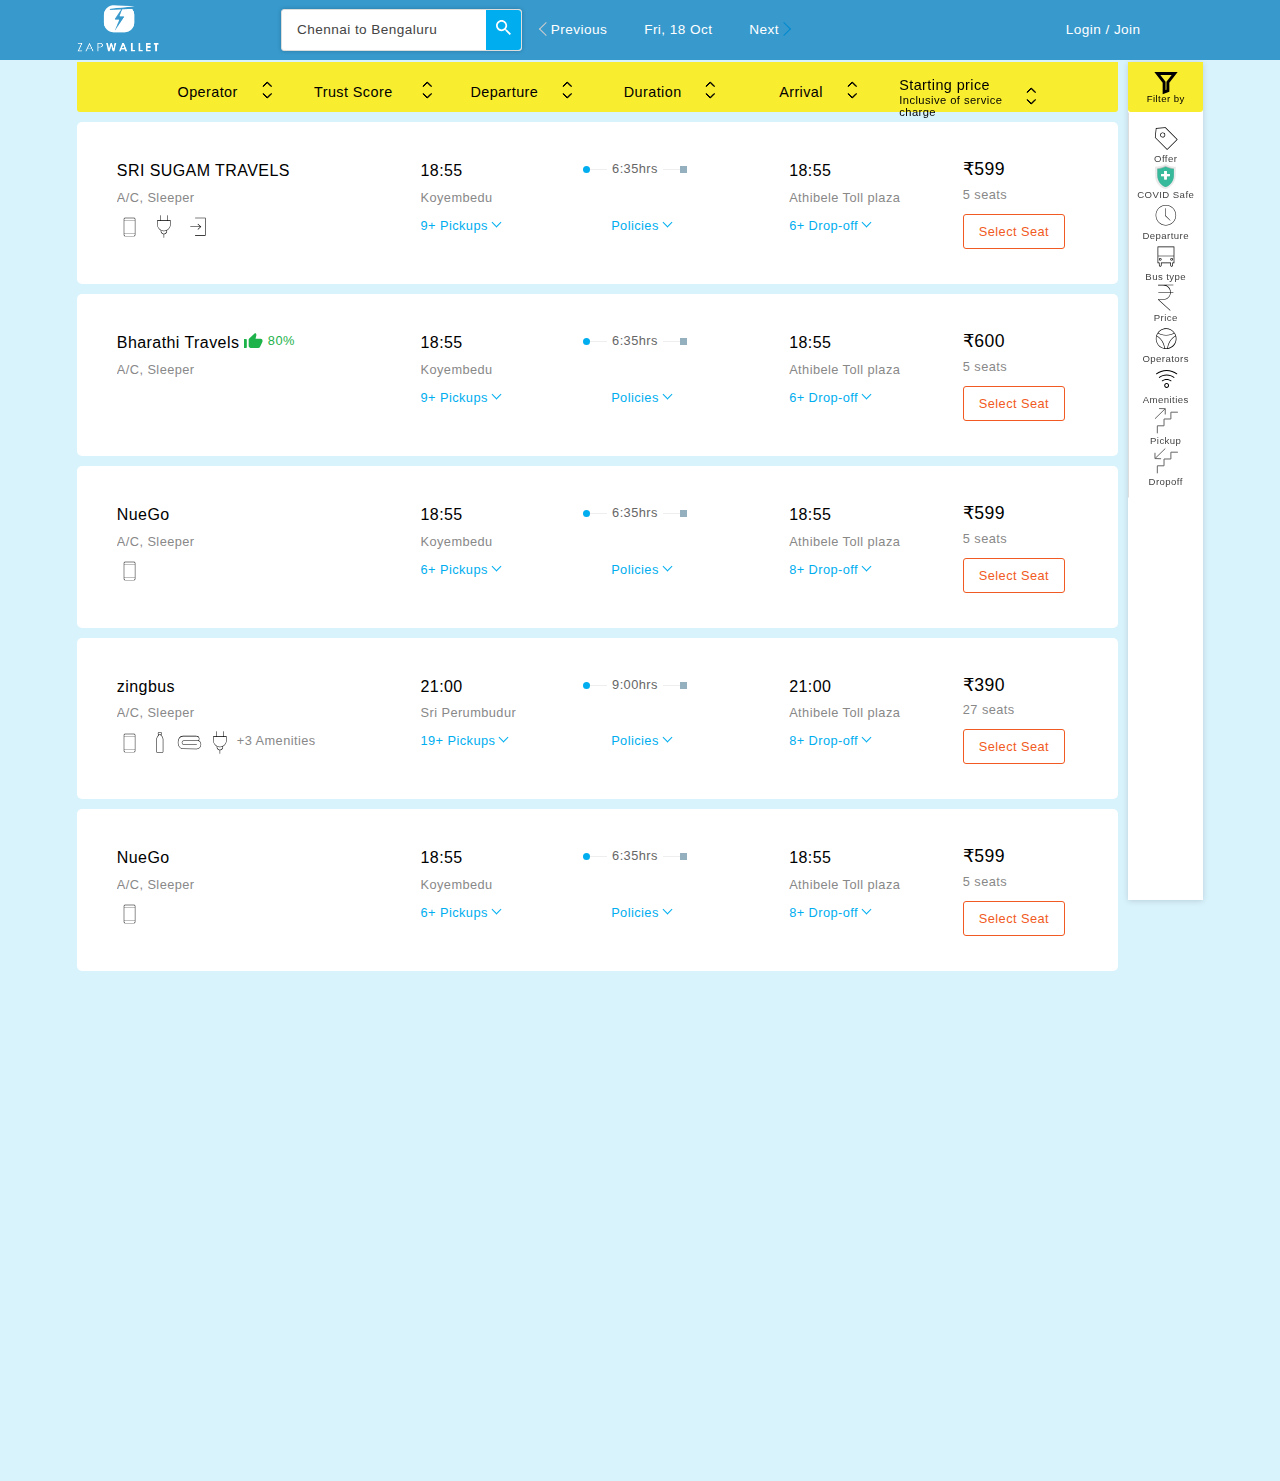
==== commit 4787dd23: "responsiveness" ====
--- a/index.html
+++ b/index.html
@@ -116,7 +116,7 @@
           "
         ></div>
 
-        <section
+        <!-- <section
           class="clearfix sort-bar"
           style="background-color: #f9ed30; color: #000"
         >
@@ -359,7 +359,259 @@
               <div class="inc-txt small">Inc</div>
             </div>
           </div>
+        </section> -->
+
+        <section
+          class="clearfix sort-bar"
+          style="background-color: #f9ed30; color: #000"
+        >
+          <div class="container align-items-center">
+            <div class="row">
+              <div class="col">
+                <div class="sort-blk">
+                  <div class="sort-srch">Operator</div>
+                  <div class="sort-arr" id="op_sort">
+                    <div>
+                      <svg
+                        x="0px"
+                        y="0px"
+                        width="8.462px"
+                        height="11.084px"
+                        viewBox="0 0 8.462 11.084"
+                        enable-background="new 0 0 8.462 11.084"
+                        fill="#000"
+                        style="stroke: #000"
+                      >
+                        <path
+                          d="M7.957,4.439c0.115,0.115,0.303,0.115,0.418,0c0.115-0.115,0.115-0.302,0-0.417L4.439,0.086 c-0.115-0.115-0.302-0.115-0.417,0L0.086,4.021c-0.115,0.115-0.115,0.302,0,0.417c0.116,0.115,0.302,0.115,0.418,0L4.233,0.71 L7.957,4.439z"
+                        ></path>
+                      </svg>
+                    </div>
+                    <div>
+                      <svg
+                        x="0px"
+                        y="0px"
+                        width="8.462px"
+                        height="11.084px"
+                        viewBox="0 0 8.462 11.084"
+                        enable-background="new 0 0 8.462 11.084"
+                        fill="#000"
+                        style="stroke: #000"
+                      >
+                        <path
+                          d="M0.504,6.645c-0.116-0.115-0.302-0.115-0.418,0c-0.115,0.115-0.115,0.302,0,0.417l3.936,3.936 c0.115,0.115,0.302,0.115,0.417,0l3.936-3.936c0.115-0.115,0.115-0.303,0-0.417s-0.302-0.115-0.417,0l-3.729,3.729L0.504,6.645z"
+                        ></path>
+                      </svg>
+                    </div>
+                  </div>
+                </div>
+              </div>
+              <div class="col">
+                <div
+                  class="sort-blk"
+                  style="padding-left: 25%; display: flex; align-items: center"
+                >
+                  <div class="sort-srch" style="width: 84px">Trust Score</div>
+                  <div class="sort-arr" id="trs_sort">
+                    <div>
+                      <svg
+                        x="0px"
+                        y="0px"
+                        width="8.462px"
+                        height="11.084px"
+                        viewBox="0 0 8.462 11.084"
+                        enable-background="new 0 0 8.462 11.084"
+                        fill="#000"
+                        style="stroke: #000"
+                      >
+                        <path
+                          d="M7.957,4.439c0.115,0.115,0.303,0.115,0.418,0c0.115-0.115,0.115-0.302,0-0.417L4.439,0.086 c-0.115-0.115-0.302-0.115-0.417,0L0.086,4.021c-0.115,0.115-0.115,0.302,0,0.417c0.116,0.115,0.302,0.115,0.418,0L4.233,0.71 L7.957,4.439z"
+                        ></path>
+                      </svg>
+                    </div>
+                    <div>
+                      <svg
+                        x="0px"
+                        y="0px"
+                        width="8.462px"
+                        height="11.084px"
+                        viewBox="0 0 8.462 11.084"
+                        enable-background="new 0 0 8.462 11.084"
+                        fill="#000"
+                        style="stroke: #000"
+                      >
+                        <path
+                          d="M0.504,6.645c-0.116-0.115-0.302-0.115-0.418,0c-0.115,0.115-0.115,0.302,0,0.417l3.936,3.936 c0.115,0.115,0.302,0.115,0.417,0l3.936-3.936c0.115-0.115,0.115-0.303,0-0.417s-0.302-0.115-0.417,0l-3.729,3.729L0.504,6.645z"
+                        ></path>
+                      </svg>
+                    </div>
+                  </div>
+                </div>
+              </div>
+              <div class="col">
+                <div class="sort-blk">
+                  <div class="sort-srch">Departure</div>
+                  <div class="sort-arr" id="dep_sort">
+                    <div>
+                      <svg
+                        x="0px"
+                        y="0px"
+                        width="8.462px"
+                        height="11.084px"
+                        viewBox="0 0 8.462 11.084"
+                        enable-background="new 0 0 8.462 11.084"
+                        fill="#000"
+                        style="stroke: #000"
+                      >
+                        <path
+                          d="M7.957,4.439c0.115,0.115,0.303,0.115,0.418,0c0.115-0.115,0.115-0.302,0-0.417L4.439,0.086 c-0.115-0.115-0.302-0.115-0.417,0L0.086,4.021c-0.115,0.115-0.115,0.302,0,0.417c0.116,0.115,0.302,0.115,0.418,0L4.233,0.71 L7.957,4.439z"
+                        ></path>
+                      </svg>
+                    </div>
+                    <div>
+                      <svg
+                        x="0px"
+                        y="0px"
+                        width="8.462px"
+                        height="11.084px"
+                        viewBox="0 0 8.462 11.084"
+                        enable-background="new 0 0 8.462 11.084"
+                        fill="#000"
+                        style="stroke: #000"
+                      >
+                        <path
+                          d="M0.504,6.645c-0.116-0.115-0.302-0.115-0.418,0c-0.115,0.115-0.115,0.302,0,0.417l3.936,3.936 c0.115,0.115,0.302,0.115,0.417,0l3.936-3.936c0.115-0.115,0.115-0.303,0-0.417s-0.302-0.115-0.417,0l-3.729,3.729L0.504,6.645z"
+                        ></path>
+                      </svg>
+                    </div>
+                  </div>
+                </div>
+              </div>
+              <div class="col">
+                <div class="sort-blk">
+                  <div class="sort-srch">Duration</div>
+                  <div class="sort-arr" id="dur_sort">
+                    <div>
+                      <svg
+                        x="0px"
+                        y="0px"
+                        width="8.462px"
+                        height="11.084px"
+                        viewBox="0 0 8.462 11.084"
+                        enable-background="new 0 0 8.462 11.084"
+                        fill="#000"
+                        style="stroke: #000"
+                      >
+                        <path
+                          d="M7.957,4.439c0.115,0.115,0.303,0.115,0.418,0c0.115-0.115,0.115-0.302,0-0.417L4.439,0.086 c-0.115-0.115-0.302-0.115-0.417,0L0.086,4.021c-0.115,0.115-0.115,0.302,0,0.417c0.116,0.115,0.302,0.115,0.418,0L4.233,0.71 L7.957,4.439z"
+                        ></path>
+                      </svg>
+                    </div>
+                    <div>
+                      <svg
+                        x="0px"
+                        y="0px"
+                        width="8.462px"
+                        height="11.084px"
+                        viewBox="0 0 8.462 11.084"
+                        enable-background="new 0 0 8.462 11.084"
+                        fill="#000"
+                        style="stroke: #000"
+                      >
+                        <path
+                          d="M0.504,6.645c-0.116-0.115-0.302-0.115-0.418,0c-0.115,0.115-0.115,0.302,0,0.417l3.936,3.936 c0.115,0.115,0.302,0.115,0.417,0l3.936-3.936c0.115-0.115,0.115-0.303,0-0.417s-0.302-0.115-0.417,0l-3.729,3.729L0.504,6.645z"
+                        ></path>
+                      </svg>
+                    </div>
+                  </div>
+                </div>
+              </div>
+              <div class="col">
+                <div class="sort-blk">
+                  <div class="sort-srch">Arrival</div>
+                  <div class="sort-arr" id="arv_sort">
+                    <div>
+                      <svg
+                        x="0px"
+                        y="0px"
+                        width="8.462px"
+                        height="11.084px"
+                        viewBox="0 0 8.462 11.084"
+                        enable-background="new 0 0 8.462 11.084"
+                        fill="#000"
+                        style="stroke: #000"
+                      >
+                        <path
+                          d="M7.957,4.439c0.115,0.115,0.303,0.115,0.418,0c0.115-0.115,0.115-0.302,0-0.417L4.439,0.086 c-0.115-0.115-0.302-0.115-0.417,0L0.086,4.021c-0.115,0.115-0.115,0.302,0,0.417c0.116,0.115,0.302,0.115,0.418,0L4.233,0.71 L7.957,4.439z"
+                        ></path>
+                      </svg>
+                    </div>
+                    <div>
+                      <svg
+                        x="0px"
+                        y="0px"
+                        width="8.462px"
+                        height="11.084px"
+                        viewBox="0 0 8.462 11.084"
+                        enable-background="new 0 0 8.462 11.084"
+                        fill="#000"
+                        style="stroke: #000"
+                      >
+                        <path
+                          d="M0.504,6.645c-0.116-0.115-0.302-0.115-0.418,0c-0.115,0.115-0.115,0.302,0,0.417l3.936,3.936 c0.115,0.115,0.302,0.115,0.417,0l3.936-3.936c0.115-0.115,0.115-0.303,0-0.417s-0.302-0.115-0.417,0l-3.729,3.729L0.504,6.645z"
+                        ></path>
+                      </svg>
+                    </div>
+                  </div>
+                </div>
+              </div>
+              <div class="col">
+                <div class="sort-blk">
+                  <div class="sort-srch">Starting price
+                    <div class="inc-txt">Inclusive of service charge</div>
+                    <div class="inc-txt small">Inc</div>
+                  </div>
+                  <div class="sort-arr" id="pri_sort">
+                    <div>
+                      <svg
+                        x="0px"
+                        y="0px"
+                        width="8.462px"
+                        height="11.084px"
+                        viewBox="0 0 8.462 11.084"
+                        enable-background="new 0 0 8.462 11.084"
+                        fill="#000"
+                        style="stroke: #000"
+                      >
+                        <path
+                          d="M7.957,4.439c0.115,0.115,0.303,0.115,0.418,0c0.115-0.115,0.115-0.302,0-0.417L4.439,0.086 c-0.115-0.115-0.302-0.115-0.417,0L0.086,4.021c-0.115,0.115-0.115,0.302,0,0.417c0.116,0.115,0.302,0.115,0.418,0L4.233,0.71 L7.957,4.439z"
+                        ></path>
+                      </svg>
+                    </div>
+                    <div>
+                      <svg
+                        x="0px"
+                        y="0px"
+                        width="8.462px"
+                        height="11.084px"
+                        viewBox="0 0 8.462 11.084"
+                        enable-background="new 0 0 8.462 11.084"
+                        fill="#000"
+                        style="stroke: #000"
+                      >
+                        <path
+                          d="M0.504,6.645c-0.116-0.115-0.302-0.115-0.418,0c-0.115,0.115-0.115,0.302,0,0.417l3.936,3.936 c0.115,0.115,0.302,0.115,0.417,0l3.936-3.936c0.115-0.115,0.115-0.303,0-0.417s-0.302-0.115-0.417,0l-3.729,3.729L0.504,6.645z"
+                        ></path>
+                      </svg>
+                    </div>
+                  </div>
+                
+                </div>
+              </div>
+            </div>
+          </div>
         </section>
+
         <section class="filter-bar">
           <div
             class="filter-head"
@@ -385,6 +637,7 @@
             <div>Filter by</div>
           </div>
           <section>
+            <div class="filterposition">
             <div class="filter-deal" id="deal_f">
               <svg
                 x="0px"
@@ -463,6 +716,7 @@
               </svg>
               <div>COVID Safe</div>
             </div>
+            
             <div class="" id="dept_f">
               <svg
                 x="0px"
@@ -615,13 +869,15 @@
               </svg>
               <div>Dropoff</div>
             </div>
+          </div>
           </section>
           <div class="hidden"></div>
         </section>
         <section class="container clearfix listing">
           <div>
-            <div class="srch-card">
-              <div class="srch-top clearfix" style="padding-top: 20px">
+            <div class="srch-card p-3 mb-3 border rounded">
+              <!-- Desktop Layout (Visible on laptop and larger screens) -->
+              <div class="srch-top clearfix d-none d-sm-flex desktop-only d-none" style="padding-top: 20px">
                 <div class="label-blk" style="display: flex">
                   <div
                     class="dark-txt"
@@ -642,8 +898,7 @@
                 <div class="time-pick-blk" style="display: flex">
                   <div class="pick-blk dark-txt">18:55</div>
                   <div class="dur-blk dur">
-                    <span class="dur-ln"></span
-                    ><span class="dur-txt">6:35hrs</span>
+                    <span class="dur-ln"></span><span class="dur-txt">6:35hrs</span>
                   </div>
                   <div class="drop-blk dark-txt">18:55</div>
                 </div>
@@ -651,7 +906,7 @@
                   <div class="dark-txt">₹599</div>
                 </div>
               </div>
-              <div class="srch-bottom clearfix">
+              <div class="srch-bottom clearfix d-none d-sm-flex desktop-only">
                 <div class="label-blk" title="A/C, Sleeper">
                   <div>A/C, Sleeper</div>
                   <div style="margin: 5px 0px">
@@ -674,55 +929,33 @@
                 </div>
                 <div class="time-pick-blk" style="display: flex">
                   <div class="pick-blk">
-                    <div title="Koyembedu" style="padding-bottom: 5px">
-                      Koyembedu
-                    </div>
+                    <div title="Koyembedu" style="padding-bottom: 5px">Koyembedu</div>
                     <div>
                       9+ Pickups
-                      <div
-                        class="arr-down"
-                        onclick="toggleDropdown(event)"
-                        data-tab="Pickup"
-                      >
+                      <div class="arr-down" onclick="toggleDropdown(event)" data-tab="Pickup">
                         <span></span>
                       </div>
                     </div>
                   </div>
-
                   <div
                     class="dur-blk"
-                    style="
-                      display: flex;
-                      justify-content: center;
-                      align-items: flex-end;
-                    "
+                    style="display: flex; justify-content: center; align-items: flex-end;"
                   >
                     <div></div>
                     <div class="policy-cls">
                       Policies
-                      <div
-                        class="arr-down"
-                        onclick="toggleDropdown(event)"
-                        data-tab="Policies"
-                      >
+                      <div class="arr-down" onclick="toggleDropdown(event)" data-tab="Policies">
                         <span></span>
                       </div>
                     </div>
                   </div>
                   <div class="drop-blk">
-                    <div
-                      title="Athibele Toll plaza"
-                      style="padding-bottom: 5px"
-                    >
+                    <div title="Athibele Toll plaza" style="padding-bottom: 5px">
                       Athibele Toll plaza
                     </div>
                     <div>
                       6+ Drop-off
-                      <div
-                        class="arr-down"
-                        onclick="toggleDropdown(event)"
-                        data-tab="DropOff"
-                      >
+                      <div class="arr-down" onclick="toggleDropdown(event)" data-tab="DropOff">
                         <span></span>
                       </div>
                     </div>
@@ -740,6 +973,69 @@
                   </div>
                 </div>
               </div>
+            
+               <!-- Mobile Layout (Visible only on screens smaller than 576px) -->
+  <div class="mobile-only">
+    <!-- Travel Name and Type -->
+    <div class="row">
+      <div class="col-8">
+        <div class="dark-txt font-weight-bold">SRI SUGAM TRAVELS</div>
+        <div class="text-muted">A/C, Sleeper</div>
+      </div>
+      <div class="col-4 text-right">
+        <div class="dark-txt font-weight-bold">₹599</div>
+      </div>
+    </div>
+
+    <!-- Amenities -->
+    <div class="row mt-2">
+      <div class="col-12 d-flex">
+        <img
+          src="websearch/images/ngBusAlt/m-ticket.b045ce45.svg"
+          alt="MTicket"
+          title="MTicket"
+          class="mr-2"
+        />
+        <img
+          src="websearch/images/ngBusAlt/Charging_Point.svg"
+          alt="Charging_Point"
+          title="Charging_Point"
+          class="mr-2"
+        />
+        <img
+          src="websearch/images/ngBusAlt/Emergency_Exit.svg"
+          alt="Emergency_Exit"
+          title="Emergency_Exit"
+        />
+      </div>
+    </div>
+
+    <!-- Timing and Location Details -->
+    <div class="row mt-3">
+      <div class="col-4">
+        <div class="dark-txt">18:55</div>
+        <div class="text-muted" title="Koyembedu">Koyembedu</div>
+      </div>
+      <div class="col-4 text-center">
+        <div class="dur-txt">6:35hrs</div>
+      </div>
+      <div class="col-4 text-right">
+        <div class="dark-txt">21:00</div>
+        <div class="text-muted" title="Athibele Toll plaza">Athibele Toll plaza</div>
+      </div>
+    </div>
+
+    <!-- Seats and Select Button -->
+    <div class="row mt-3">
+      <div class="col-6">
+        <div class="st-offr-blk">5 seats</div>
+      </div>
+       
+    </div>
+  </div>
+  
+
+            
               <div class="dropdown-content">
                 <!-- Dropdown content here (same for each card) -->
                 <!-- Close button -->
@@ -1323,8 +1619,8 @@
               </div>
             </div>
 
-            <div class="srch-card">
-              <div class="srch-top clearfix" style="padding-top: 20px">
+            <div class="srch-card p-3 mb-3 border rounded">
+              <div class="srch-top clearfix d-none d-sm-flex desktop-only" style="padding-top: 20px">
                 <div class="label-blk" style="display: flex">
                   <div
                     class="dark-txt"
@@ -1378,7 +1674,7 @@
                   <div class="dark-txt">₹600</div>
                 </div>
               </div>
-              <div class="srch-bottom clearfix">
+              <div class="srch-bottom clearfix d-none d-sm-flex desktop-only">
                 <div class="label-blk" title="A/C, Sleeper">
                   <div>A/C, Sleeper</div>
                   <div style="margin: 5px 0px"></div>
@@ -1451,6 +1747,65 @@
                   </div>
                 </div>
               </div>
+                 <!-- Mobile Layout (Visible only on screens smaller than 576px) -->
+  <div class="mobile-only">
+    <!-- Travel Name and Type -->
+    <div class="row">
+      <div class="col-8">
+        <div class="dark-txt font-weight-bold">SRI SUGAM TRAVELS</div>
+        <div class="text-muted">A/C, Sleeper</div>
+      </div>
+      <div class="col-4 text-right">
+        <div class="dark-txt font-weight-bold">₹599</div>
+      </div>
+    </div>
+
+    <!-- Amenities -->
+    <div class="row mt-2">
+      <div class="col-12 d-flex">
+        <img
+          src="websearch/images/ngBusAlt/m-ticket.b045ce45.svg"
+          alt="MTicket"
+          title="MTicket"
+          class="mr-2"
+        />
+        <img
+          src="websearch/images/ngBusAlt/Charging_Point.svg"
+          alt="Charging_Point"
+          title="Charging_Point"
+          class="mr-2"
+        />
+        <img
+          src="websearch/images/ngBusAlt/Emergency_Exit.svg"
+          alt="Emergency_Exit"
+          title="Emergency_Exit"
+        />
+      </div>
+    </div>
+
+    <!-- Timing and Location Details -->
+    <div class="row mt-3">
+      <div class="col-4">
+        <div class="dark-txt">18:55</div>
+        <div class="text-muted" title="Koyembedu">Koyembedu</div>
+      </div>
+      <div class="col-4 text-center">
+        <div class="dur-txt">6:35hrs</div>
+      </div>
+      <div class="col-4 text-right">
+        <div class="dark-txt">21:00</div>
+        <div class="text-muted" title="Athibele Toll plaza">Athibele Toll plaza</div>
+      </div>
+    </div>
+
+    <!-- Seats and Select Button -->
+    <div class="row mt-3">
+      <div class="col-6">
+        <div class="st-offr-blk">5 seats</div>
+      </div>
+       
+    </div>
+  </div>
               <div class="dropdown-content">
                 <!-- Dropdown content here (same for each card) -->
                 <!-- Close button -->
@@ -2034,8 +2389,8 @@
               </div>
             </div>
 
-            <div class="srch-card">
-              <div class="srch-top clearfix" style="padding-top: 20px">
+            <div class="srch-card p-3 mb-3 border rounded">
+              <div class="srch-top clearfix d-none d-sm-flex desktop-only" style="padding-top: 20px">
                 <div class="label-blk" style="display: flex">
                   <div
                     class="dark-txt"
@@ -2065,7 +2420,7 @@
                   <div class="dark-txt">₹599</div>
                 </div>
               </div>
-              <div class="srch-bottom clearfix">
+              <div class="srch-bottom clearfix d-none d-sm-flex desktop-only">
                 <div class="label-blk" title="A/C, Sleeper">
                   <div>A/C, Sleeper</div>
                   <div style="margin: 5px 0px">
@@ -2144,6 +2499,65 @@
                   </div>
                 </div>
               </div>
+                 <!-- Mobile Layout (Visible only on screens smaller than 576px) -->
+  <div class="mobile-only">
+    <!-- Travel Name and Type -->
+    <div class="row">
+      <div class="col-8">
+        <div class="dark-txt font-weight-bold">SRI SUGAM TRAVELS</div>
+        <div class="text-muted">A/C, Sleeper</div>
+      </div>
+      <div class="col-4 text-right">
+        <div class="dark-txt font-weight-bold">₹599</div>
+      </div>
+    </div>
+
+    <!-- Amenities -->
+    <div class="row mt-2">
+      <div class="col-12 d-flex">
+        <img
+          src="websearch/images/ngBusAlt/m-ticket.b045ce45.svg"
+          alt="MTicket"
+          title="MTicket"
+          class="mr-2"
+        />
+        <img
+          src="websearch/images/ngBusAlt/Charging_Point.svg"
+          alt="Charging_Point"
+          title="Charging_Point"
+          class="mr-2"
+        />
+        <img
+          src="websearch/images/ngBusAlt/Emergency_Exit.svg"
+          alt="Emergency_Exit"
+          title="Emergency_Exit"
+        />
+      </div>
+    </div>
+
+    <!-- Timing and Location Details -->
+    <div class="row mt-3">
+      <div class="col-4">
+        <div class="dark-txt">18:55</div>
+        <div class="text-muted" title="Koyembedu">Koyembedu</div>
+      </div>
+      <div class="col-4 text-center">
+        <div class="dur-txt">6:35hrs</div>
+      </div>
+      <div class="col-4 text-right">
+        <div class="dark-txt">21:00</div>
+        <div class="text-muted" title="Athibele Toll plaza">Athibele Toll plaza</div>
+      </div>
+    </div>
+
+    <!-- Seats and Select Button -->
+    <div class="row mt-3">
+      <div class="col-6">
+        <div class="st-offr-blk">5 seats</div>
+      </div>
+       
+    </div>
+  </div>
               <div class="dropdown-content">
                 <!-- Dropdown content here (same for each card) -->
                 <!-- Close button -->
@@ -2727,9 +3141,8 @@
               </div>
             </div>
 
-
-            <div class="srch-card">
-              <div class="srch-top clearfix" style="padding-top: 20px">
+            <div class="srch-card p-3 mb-3 border rounded">
+              <div class="srch-top clearfix d-none d-sm-flex desktop-only" style="padding-top: 20px">
                 <div class="label-blk" style="display: flex">
                   <div
                     class="dark-txt"
@@ -2759,7 +3172,7 @@
                   <div class="dark-txt">₹390</div>
                 </div>
               </div>
-              <div class="srch-bottom clearfix">
+              <div class="srch-bottom clearfix d-none d-sm-flex desktop-only">
                 <div class="label-blk" title="A/C, Sleeper">
                   <div>A/C, Sleeper</div>
                   <div style="margin: 5px 0px">
@@ -2786,7 +3199,6 @@
                   <div class="pick-blk">
                     <div title="Koyembedu" style="padding-bottom: 5px">
                       Sri Perumbudur
-
                     </div>
                     <div>
                       19+ Pickups
@@ -2851,6 +3263,65 @@
                   </div>
                 </div>
               </div>
+                 <!-- Mobile Layout (Visible only on screens smaller than 576px) -->
+  <div class="mobile-only">
+    <!-- Travel Name and Type -->
+    <div class="row">
+      <div class="col-8">
+        <div class="dark-txt font-weight-bold">SRI SUGAM TRAVELS</div>
+        <div class="text-muted">A/C, Sleeper</div>
+      </div>
+      <div class="col-4 text-right">
+        <div class="dark-txt font-weight-bold">₹599</div>
+      </div>
+    </div>
+
+    <!-- Amenities -->
+    <div class="row mt-2">
+      <div class="col-12 d-flex">
+        <img
+          src="websearch/images/ngBusAlt/m-ticket.b045ce45.svg"
+          alt="MTicket"
+          title="MTicket"
+          class="mr-2"
+        />
+        <img
+          src="websearch/images/ngBusAlt/Charging_Point.svg"
+          alt="Charging_Point"
+          title="Charging_Point"
+          class="mr-2"
+        />
+        <img
+          src="websearch/images/ngBusAlt/Emergency_Exit.svg"
+          alt="Emergency_Exit"
+          title="Emergency_Exit"
+        />
+      </div>
+    </div>
+
+    <!-- Timing and Location Details -->
+    <div class="row mt-3">
+      <div class="col-4">
+        <div class="dark-txt">18:55</div>
+        <div class="text-muted" title="Koyembedu">Koyembedu</div>
+      </div>
+      <div class="col-4 text-center">
+        <div class="dur-txt">6:35hrs</div>
+      </div>
+      <div class="col-4 text-right">
+        <div class="dark-txt">21:00</div>
+        <div class="text-muted" title="Athibele Toll plaza">Athibele Toll plaza</div>
+      </div>
+    </div>
+
+    <!-- Seats and Select Button -->
+    <div class="row mt-3">
+      <div class="col-6">
+        <div class="st-offr-blk">5 seats</div>
+      </div>
+       
+    </div>
+  </div>
               <div class="dropdown-content">
                 <!-- Dropdown content here (same for each card) -->
                 <!-- Close button -->
@@ -3434,10 +3905,8 @@
               </div>
             </div>
 
-           
-
-            <div class="srch-card">
-              <div class="srch-top clearfix" style="padding-top: 20px">
+            <div class="srch-card p-3 mb-3 border rounded">
+              <div class="srch-top clearfix d-none d-sm-flex desktop-only" style="padding-top: 20px">
                 <div class="label-blk" style="display: flex">
                   <div
                     class="dark-txt"
@@ -3467,7 +3936,7 @@
                   <div class="dark-txt">₹599</div>
                 </div>
               </div>
-              <div class="srch-bottom clearfix">
+              <div class="srch-bottom clearfix d-none d-sm-flex desktop-only">
                 <div class="label-blk" title="A/C, Sleeper">
                   <div>A/C, Sleeper</div>
                   <div style="margin: 5px 0px">
@@ -3546,6 +4015,65 @@
                   </div>
                 </div>
               </div>
+                 <!-- Mobile Layout (Visible only on screens smaller than 576px) -->
+  <div class="mobile-only">
+    <!-- Travel Name and Type -->
+    <div class="row">
+      <div class="col-8">
+        <div class="dark-txt font-weight-bold">SRI SUGAM TRAVELS</div>
+        <div class="text-muted">A/C, Sleeper</div>
+      </div>
+      <div class="col-4 text-right">
+        <div class="dark-txt font-weight-bold">₹599</div>
+      </div>
+    </div>
+
+    <!-- Amenities -->
+    <div class="row mt-2">
+      <div class="col-12 d-flex">
+        <img
+          src="websearch/images/ngBusAlt/m-ticket.b045ce45.svg"
+          alt="MTicket"
+          title="MTicket"
+          class="mr-2"
+        />
+        <img
+          src="websearch/images/ngBusAlt/Charging_Point.svg"
+          alt="Charging_Point"
+          title="Charging_Point"
+          class="mr-2"
+        />
+        <img
+          src="websearch/images/ngBusAlt/Emergency_Exit.svg"
+          alt="Emergency_Exit"
+          title="Emergency_Exit"
+        />
+      </div>
+    </div>
+
+    <!-- Timing and Location Details -->
+    <div class="row mt-3">
+      <div class="col-4">
+        <div class="dark-txt">18:55</div>
+        <div class="text-muted" title="Koyembedu">Koyembedu</div>
+      </div>
+      <div class="col-4 text-center">
+        <div class="dur-txt">6:35hrs</div>
+      </div>
+      <div class="col-4 text-right">
+        <div class="dark-txt">21:00</div>
+        <div class="text-muted" title="Athibele Toll plaza">Athibele Toll plaza</div>
+      </div>
+    </div>
+
+    <!-- Seats and Select Button -->
+    <div class="row mt-3">
+      <div class="col-6">
+        <div class="st-offr-blk">5 seats</div>
+      </div>
+       
+    </div>
+  </div>
               <div class="dropdown-content">
                 <!-- Dropdown content here (same for each card) -->
                 <!-- Close button -->
--- a/style/style.css
+++ b/style/style.css
@@ -823,6 +823,7 @@
   width: 15px;
   fill: #cacccd;
 }
+/* General styles for all screen sizes */
 .header {
   position: fixed;
   top: 0;
@@ -833,23 +834,27 @@
   font-size: 0.85rem;
   z-index: 999;
 }
-header .left > *,
-header .right > * {
+
+header .left > *, header .right > * {
   display: inline-block;
   vertical-align: middle;
   height: 100%;
 }
+
 header > div.left {
   width: 85%;
   width: calc(100% - 201px);
 }
+
 header.check > div.left {
   width: 75%;
   width: calc(100% - 251px);
 }
+
 header > div.left > a {
   width: 185px;
 }
+
 header div.modify {
   position: relative;
   padding: 0;
@@ -860,18 +865,18 @@
   cursor: pointer;
   padding-right: 35px;
   width: 26%;
-  -webkit-box-shadow: 0 0 4px rgba(0, 0, 0, 0.2);
   box-shadow: 0 0 4px rgba(0, 0, 0, 0.2);
   z-index: 10;
 }
+
 header div.modify .modify-txt {
   padding: 12px 15px;
   width: 100%;
   overflow: hidden;
   white-space: nowrap;
-  -o-text-overflow: ellipsis;
   text-overflow: ellipsis;
 }
+
 header div.modify .mod-srch-icon {
   position: absolute;
   right: 0;
@@ -880,37 +885,124 @@
   background: #00aeef;
   padding: 10px;
   border-radius: 0 3px 3px 0;
-  -webkit-user-select: none;
-  -moz-user-select: none;
-  -ms-user-select: none;
   user-select: none;
 }
+
 header div.modify .mod-srch-icon svg {
   width: 15px;
 }
+
 header div.day-link {
   width: 34%;
 }
+
 header div.day-link a {
   color: #00aeef;
 }
+
 header div.day-link span.jurnyDt {
   padding: 0 2.56vw;
 }
+
 header > div.right {
   display: table;
   height: 50px;
   width: 200px;
 }
+
+header > div.right a{
+  display: flex; /* Changed from table to flex for easier centering */
+  align-items: center; /* Vertically centers the content */
+  justify-content: center; /* Centers the link horizontally in its container */
+  height: 50px;
+  width: 200px;
+}
+
 header.check > div.right {
   width: auto;
 }
+
 header > div.right > div {
   position: relative;
   display: table-cell;
   padding-left: 20px;
   cursor: pointer;
 }
+
+/* Responsive adjustments for smaller screens */
+@media (max-width: 1200px) {
+  header > div.left {
+    width: 70%;
+  }
+
+  header div.modify {
+    width: 30%;
+  }
+
+  header div.day-link {
+    width: 40%;
+  }
+}
+
+@media (max-width: 992px) {
+  header > div.left {
+    width: 65%;
+  }
+
+  header div.modify {
+    width: 35%;
+  }
+
+  header div.day-link {
+    width: 40%;
+  }
+}
+
+@media (max-width: 768px) {
+  .header {
+    font-size: 0.8rem;
+  }
+
+  header > div.left {
+    width: 60%;
+  }
+
+  header div.modify {
+    width: 40%;
+  }
+
+  header div.day-link {
+    width: 45%;
+  }
+
+  header > div.right {
+    width: 150px;
+  }
+}
+
+@media (max-width: 576px) {
+  .header {
+    font-size: 0.75rem;
+    padding: 10px;
+  }
+
+  /* Hide the Login/Join and Date Link (day-link) sections on mobile */
+  header div.day-link,
+  header > div.right {
+    display: none;
+  }
+
+  header > div.left {
+    width: 100%;
+    text-align: center;
+  }
+
+  header div.modify {
+    width: 100%;
+    margin: 5px 0;
+  }
+}
+
 img {
   vertical-align: middle;
 }
@@ -1308,35 +1400,40 @@
   height: 50px;
   border-radius: 0 0 3px 3px;
 }
-.sort-bar > div {
-  float: left;
-}
-.sort-bar > div:first-child {
-  width: 33%;
-  padding-left: 10px;
-}
-.sort-bar > div:nth-child(2) {
-  width: 50%;
-}
-.sort-bar > div:last-child {
-  width: 17%;
-  padding-left: 15px;
-}
-.sort-bar.pop > div:first-child {
-  width: 33%;
-  padding-left: 10px;
-}
-.sort-bar.pop > div:nth-child(2) {
-  width: 54%;
-}
-.sort-bar.pop > div:last-child {
-  width: 16%;
-}
-.sort-bar > div:nth-child(2) > div {
-  float: left;
-  width: 33%;
-  width: 33.22259%;
-}
+
+
+.sort-bar .row {
+  display: flex;
+  flex-wrap: nowrap;
+}
+
+.sort-bar .col {
+  flex: 1;
+  padding: 5px; /* optional, for spacing */
+}
+
+/* Hides the "Operator" and "Duration" columns on mobile */
+@media (max-width: 568px) {
+  .sort-bar .col:nth-child(1), /* Hides "Operator" column */
+  .sort-bar .col:nth-child(4) { /* Hides "Duration" column */
+    display: none;
+  }
+
+  .sort-bar .container {
+    display: flex;
+    justify-content: space-between;
+  }
+
+  .sort-bar .col {
+    flex: 1;
+    text-align: center;
+  }
+  .sort-bar{
+    padding: 0!important;
+  }
+}
+
+
 .sort-filter-blk {
   position: relative;
   display: inline-block;
@@ -1350,12 +1447,16 @@
   box-shadow: 0 4px 16px 0 rgba(0, 0, 0, 0.2);
 }
 .sort-blk {
-  display: inline-block;
+  display: flex;
+  justify-content: center;
+  align-items: center;
+  gap: 20px;
   cursor: pointer;
   -webkit-user-select: none;
   -moz-user-select: none;
   -ms-user-select: none;
   user-select: none;
+  padding: 0!important;
 }
 .sort-blk .sort-arr {
   background: transparent;
@@ -1367,7 +1468,7 @@
   display: inline-block;
   height: 100%;
   vertical-align: middle;
-  padding: 5px 5px 5px 0;
+  /* padding: 5px 5px 5px 0; */
 }
 .sort-filter-blk .sort-srch {
   width: 75%;
@@ -1541,6 +1642,7 @@
   background: #fff;
   top: 62px;
   right: 6%;
+  padding: 10px auto;
   -webkit-box-shadow: 0 1px 6px rgba(0, 0, 0, 0.15);
   box-shadow: 0 1px 6px rgba(0, 0, 0, 0.15);
   z-index: 99;
@@ -1794,6 +1896,38 @@
   background: #92b1bb;
   color: #fff;
 }
+
+/* General styles for the filter section */
+.filter-section {
+  position: relative;
+  /* other general styles here */
+}
+
+/* Mobile-specific styles */
+@media (max-width: 468px) {
+  .filter-bar {
+    position: fixed; /* Keep the filter bar fixed at the bottom */
+    top: auto;
+    bottom: 0; /* Position it at the bottom */
+    left: 0; /* Align it to the left */
+    right: 0; /* Align it to the right */
+    background-color: white; /* Background color */
+    z-index: 1000; /* Ensure it's above other content */
+    box-shadow: 0 -2px 10px rgba(0, 0, 0, 0.1); /* Add shadow for visibility */
+    display: flex;
+    flex-direction: row;
+    gap: 10px;
+    height: auto;
+    width: 100%;
+  }
+  
+  .filterposition{
+    display:flex;
+    flex-direction: row;
+  }
+  
+}
+
 .seatchart .loading {
   height: 100%;
 }
@@ -5966,7 +6100,7 @@
 
 /* Set default to none for all dropdowns */
 .tabcontent {
-  display: none;
+  /* display: none; */
 }
 
 .dropdown-content.show .tabcontent {
@@ -6542,4 +6676,21 @@
   text-align: center;
   color: #666;
   margin-top: 15px;
-}+}
+
+
+
+
+/* Hide mobile layout on larger screens */
+@media (min-width: 576px) {
+  .mobile-only {
+    display: none !important;
+  }
+}
+
+/* Hide desktop layout on smaller screens */
+@media (max-width: 575.98px) {
+  .desktop-only {
+    display: none !important;
+  }
+}
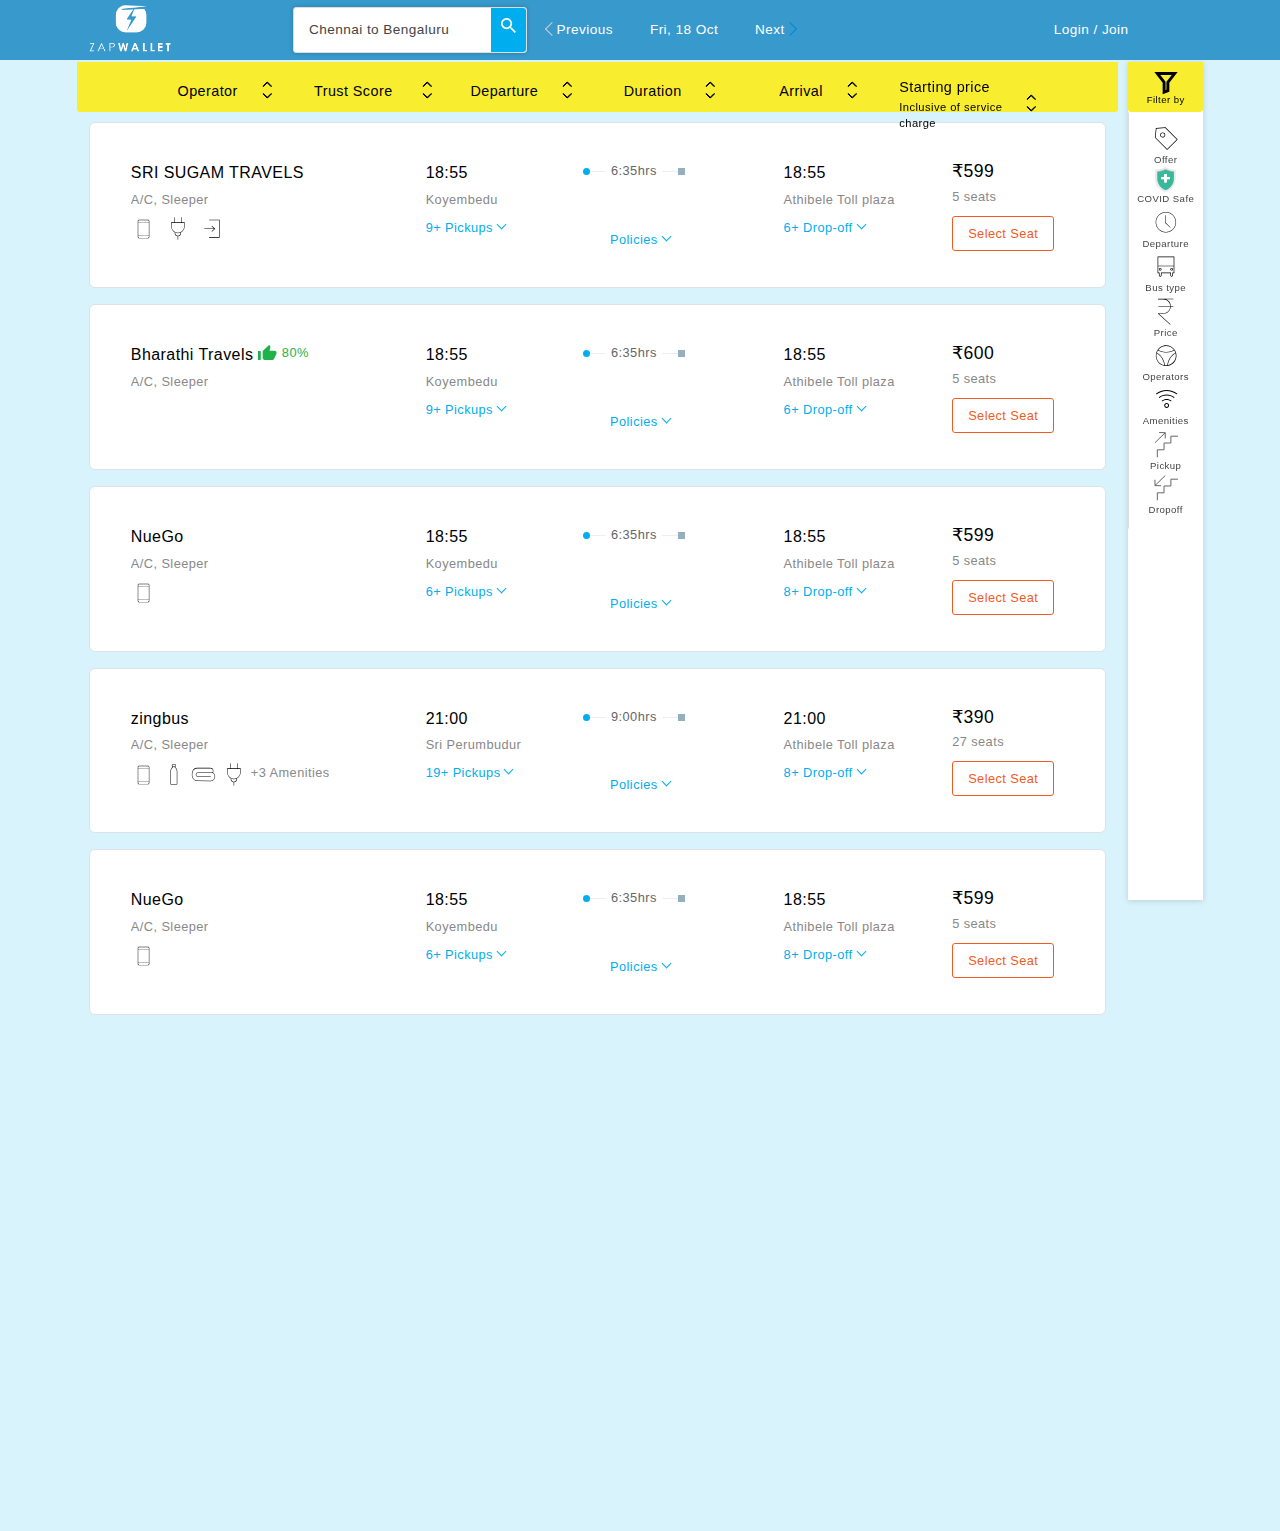
==== commit 3b62d719: "cards layout" ====
--- a/index.html
+++ b/index.html
@@ -8,6 +8,13 @@
     <meta name="theme-color" content="#0089cf" />
     <link rel="shortcut icon" href="/favicon.ico" />
     <title>Chennai To Bengaluru Online Bus Tickets Booking | Zapwallet</title>
+    <link
+      href="https://cdn.jsdelivr.net/npm/bootstrap@5.3.3/dist/css/bootstrap.min.css"
+      rel="stylesheet"
+      integrity="sha384-QWTKZyjpPEjISv5WaRU9OFeRpok6YctnYmDr5pNlyT2bRjXh0JMhjY6hW+ALEwIH"
+      crossorigin="anonymous"
+    />
+
     <link href="style/style.css" rel="stylesheet" />
   </head>
   <body style="padding-top: 112px">
@@ -567,7 +574,8 @@
               </div>
               <div class="col">
                 <div class="sort-blk">
-                  <div class="sort-srch">Starting price
+                  <div class="sort-srch">
+                    Starting price
                     <div class="inc-txt">Inclusive of service charge</div>
                     <div class="inc-txt small">Inc</div>
                   </div>
@@ -605,7 +613,6 @@
                       </svg>
                     </div>
                   </div>
-                
                 </div>
               </div>
             </div>
@@ -638,238 +645,238 @@
           </div>
           <section>
             <div class="filterposition">
-            <div class="filter-deal" id="deal_f">
-              <svg
-                x="0px"
-                y="0px"
-                width="30px"
-                height="30px"
-                viewBox="0 0 30 30"
-                enable-background="new 0 0 30 30"
-              >
-                <g>
+              <div class="filter-deal" id="deal_f">
+                <svg
+                  x="0px"
+                  y="0px"
+                  width="30px"
+                  height="30px"
+                  viewBox="0 0 30 30"
+                  enable-background="new 0 0 30 30"
+                >
+                  <g>
+                    <g>
+                      <g>
+                        <path
+                          d="M26.545,16.401c0,0.093-0.037,0.183-0.102,0.248L16.37,26.725c-0.138,0.135-0.356,0.135-0.492,0L4.004,14.853 c-0.074-0.073-0.11-0.175-0.102-0.278l0.896-9.169C4.813,5.24,4.945,5.108,5.111,5.092l9.179-0.906 c0.104-0.009,0.206,0.028,0.278,0.102l11.875,11.866C26.508,16.221,26.545,16.311,26.545,16.401z M16.122,25.981l9.579-9.58 L14.21,4.911L5.474,5.753l-0.862,8.706L16.122,25.981z"
+                        ></path>
+                      </g>
+                      <g>
+                        <path
+                          d="M14.252,11.949c0.007,1.427-1.146,2.589-2.572,2.595c-1.427,0.007-2.589-1.145-2.596-2.572 c-0.006-1.427,1.145-2.589,2.572-2.595c0.684-0.003,1.34,0.265,1.826,0.744l0,0C13.973,10.603,14.251,11.261,14.252,11.949z M9.777,11.949c-0.004,1.043,0.837,1.891,1.878,1.896c1.043,0.005,1.892-0.836,1.896-1.878c0.003-0.5-0.194-0.981-0.546-1.336 l0,0c-0.736-0.739-1.93-0.741-2.669-0.006C9.98,10.978,9.78,11.46,9.781,11.962L9.777,11.949z"
+                        ></path>
+                      </g>
+                    </g>
+                  </g>
+                </svg>
+                <div>Offer</div>
+              </div>
+              <div>
+                <svg
+                  fill="#37ba9b"
+                  version="1.1"
+                  id="Layer_1"
+                  x="0px"
+                  y="0px"
+                  viewBox="0 0 18 18"
+                  xml:space="preserve"
+                  style="height: 25px; width: 25px"
+                >
                   <g>
                     <g>
                       <path
-                        d="M26.545,16.401c0,0.093-0.037,0.183-0.102,0.248L16.37,26.725c-0.138,0.135-0.356,0.135-0.492,0L4.004,14.853 c-0.074-0.073-0.11-0.175-0.102-0.278l0.896-9.169C4.813,5.24,4.945,5.108,5.111,5.092l9.179-0.906 c0.104-0.009,0.206,0.028,0.278,0.102l11.875,11.866C26.508,16.221,26.545,16.311,26.545,16.401z M16.122,25.981l9.579-9.58 L14.21,4.911L5.474,5.753l-0.862,8.706L16.122,25.981z"
-                      ></path>
-                    </g>
-                    <g>
-                      <path
-                        d="M14.252,11.949c0.007,1.427-1.146,2.589-2.572,2.595c-1.427,0.007-2.589-1.145-2.596-2.572 c-0.006-1.427,1.145-2.589,2.572-2.595c0.684-0.003,1.34,0.265,1.826,0.744l0,0C13.973,10.603,14.251,11.261,14.252,11.949z M9.777,11.949c-0.004,1.043,0.837,1.891,1.878,1.896c1.043,0.005,1.892-0.836,1.896-1.878c0.003-0.5-0.194-0.981-0.546-1.336 l0,0c-0.736-0.739-1.93-0.741-2.669-0.006C9.98,10.978,9.78,11.46,9.781,11.962L9.777,11.949z"
-                      ></path>
-                    </g>
-                  </g>
-                </g>
-              </svg>
-              <div>Offer</div>
-            </div>
-            <div>
-              <svg
-                fill="#37ba9b"
-                version="1.1"
-                id="Layer_1"
-                x="0px"
-                y="0px"
-                viewBox="0 0 18 18"
-                xml:space="preserve"
-                style="height: 25px; width: 25px"
-              >
-                <g>
-                  <g>
-                    <path
-                      fill="#EAEAEA"
-                      d="M16.4,1.9v6.2c0,0.1,0,0.2,0,0.2c-0.1,3.6-2,6.8-4.9,8.6c0,0,0,0-0.1,0c-0.2,0.1-0.3,0.2-0.5,0.3c0,0,0,0,0,0
+                        fill="#EAEAEA"
+                        d="M16.4,1.9v6.2c0,0.1,0,0.2,0,0.2c-0.1,3.6-2,6.8-4.9,8.6c0,0,0,0-0.1,0c-0.2,0.1-0.3,0.2-0.5,0.3c0,0,0,0,0,0
 											c-0.1,0.1-0.2,0.1-0.3,0.2c0,0,0,0,0,0c-0.1,0.1-0.3,0.1-0.4,0.2C9.7,17.8,9.4,17.9,9,18c-0.2-0.1-0.4-0.1-0.6-0.2c0,0,0,0-0.1,0
 											c0,0-0.1,0-0.1,0c0,0,0,0-0.1,0c-0.1,0-0.2-0.1-0.3-0.1h0c0,0,0,0-0.1,0c-0.1,0-0.2-0.1-0.2-0.1c0,0,0,0-0.1,0h0
 											c-3.5-1.7-5.9-5.2-5.9-9.3V1.9c0.6,0,1.2-0.1,1.9-0.1c0.2,0,0.5-0.1,0.7-0.1c0.3-0.1,0.7-0.1,1-0.2C6.7,1.1,8,0.6,9,0
 											c0.9,0.6,2.1,1,3.4,1.4c0.3,0.1,0.6,0.1,0.9,0.2c0.3,0.1,0.6,0.1,0.9,0.2c0.2,0,0.4,0.1,0.6,0.1c0.1,0,0.1,0,0.2,0
 											c0.2,0,0.4,0,0.6,0C15.9,1.9,16.1,1.9,16.4,1.9L16.4,1.9z"
-                    ></path>
-                    <path
-                      fill="#BABABA"
-                      d="M9,16.6c-1.7-0.6-3.1-1.7-4.2-3.1C3.6,11.9,3,10.1,3,8.1V3.2C4.9,3,7.2,2.4,9,1.5c1.8,0.9,4.1,1.5,6,1.7v4.9
+                      ></path>
+                      <path
+                        fill="#BABABA"
+                        d="M9,16.6c-1.7-0.6-3.1-1.7-4.2-3.1C3.6,11.9,3,10.1,3,8.1V3.2C4.9,3,7.2,2.4,9,1.5c1.8,0.9,4.1,1.5,6,1.7v4.9
 											c0,2-0.6,3.8-1.8,5.4C12.1,14.9,10.7,16,9,16.6z"
-                    ></path>
-                    <path
-                      fill="37BA9B"
-                      d="M9.1,16.6C7.5,16,6,15,5,13.6C3.8,12,3.2,10.2,3.2,8.3V3.5c1.9-0.2,4.2-0.7,5.9-1.6c1.7,0.9,4,1.4,5.9,1.6
+                      ></path>
+                      <path
+                        fill="37BA9B"
+                        d="M9.1,16.6C7.5,16,6,15,5,13.6C3.8,12,3.2,10.2,3.2,8.3V3.5c1.9-0.2,4.2-0.7,5.9-1.6c1.7,0.9,4,1.4,5.9,1.6
 											v4.8c0,1.9-0.6,3.8-1.8,5.3C12.2,15,10.7,16,9.1,16.6z"
-                    ></path>
-                    <polygon
-                      fill="#2C997C"
-                      points="12.1,7.2 10.1,7.2 10.1,5.2 9.9,5 8.1,5 8.1,7.2 5.9,7.2 5.9,8.9 6.1,9.2 8.1,9.2 8.1,11.1 8.3,11.4 
+                      ></path>
+                      <polygon
+                        fill="#2C997C"
+                        points="12.1,7.2 10.1,7.2 10.1,5.2 9.9,5 8.1,5 8.1,7.2 5.9,7.2 5.9,8.9 6.1,9.2 8.1,9.2 8.1,11.1 8.3,11.4 
 											10.1,11.4 10.1,9.2 12.3,9.2 12.3,7.4 		"
-                    ></polygon>
+                      ></polygon>
+                      <polygon
+                        fill="#FFFFFF"
+                        points="5.9,7.2 8.1,7.2 8.1,5 9.9,5 9.9,7.2 12.1,7.2 12.1,8.9 9.9,8.9 9.9,11.1 8.1,11.1 8.1,8.9 5.9,8.9 
+											"
+                      ></polygon>
+                    </g>
                     <polygon
                       fill="#FFFFFF"
-                      points="5.9,7.2 8.1,7.2 8.1,5 9.9,5 9.9,7.2 12.1,7.2 12.1,8.9 9.9,8.9 9.9,11.1 8.1,11.1 8.1,8.9 5.9,8.9 
-											"
+                      points="5.9,7.2 8.1,7.2 8.1,5 9.9,5 9.9,7.2 12.1,7.2 12.1,8.9 9.9,8.9 9.9,11.1 8.1,11.1 8.1,8.9 5.9,8.9 	
+										"
                     ></polygon>
                   </g>
-                  <polygon
-                    fill="#FFFFFF"
-                    points="5.9,7.2 8.1,7.2 8.1,5 9.9,5 9.9,7.2 12.1,7.2 12.1,8.9 9.9,8.9 9.9,11.1 8.1,11.1 8.1,8.9 5.9,8.9 	
-										"
-                  ></polygon>
-                </g>
-              </svg>
-              <div>COVID Safe</div>
-            </div>
-            
-            <div class="" id="dept_f">
-              <svg
-                x="0px"
-                y="0px"
-                width="30px"
-                height="30px"
-                viewBox="0 0 30 30"
-                enable-background="new 0 0 30 30"
-              >
-                <g transform="translate(0,-952.36218)">
-                  <path
-                    d="M14.883,957.285c-5.646,0-10.23,4.583-10.23,10.23c0,5.646,4.584,10.23,10.23,10.23s10.23-4.584,10.23-10.23 C25.113,961.868,20.529,957.285,14.883,957.285L14.883,957.285z M14.883,957.784c5.377,0,9.73,4.354,9.73,9.731 c0,5.376-4.354,9.731-9.73,9.731s-9.731-4.354-9.731-9.731C5.151,962.138,9.506,957.784,14.883,957.784z"
-                  ></path>
-                </g>
-                <path
-                  d="M19.3,20.664c0.098-0.098,0.098-0.262,0-0.359l-4.693-4.693V8.485c0-0.138-0.113-0.249-0.25-0.249s-0.25,0.111-0.25,0.249 v7.236c0,0.068,0.024,0.134,0.07,0.18"
-                ></path>
-              </svg>
-              <div>Departure</div>
-            </div>
-            <div class="" id="bust_f">
-              <svg
-                x="0px"
-                y="0px"
-                width="30px"
-                height="30px"
-                viewBox="0 0 30 30"
-                enable-background="new 0 0 30 30"
-              >
-                <g>
-                  <g>
+                </svg>
+                <div>COVID Safe</div>
+              </div>
+
+              <div class="" id="dept_f">
+                <svg
+                  x="0px"
+                  y="0px"
+                  width="30px"
+                  height="30px"
+                  viewBox="0 0 30 30"
+                  enable-background="new 0 0 30 30"
+                >
+                  <g transform="translate(0,-952.36218)">
                     <path
-                      d="M22.664,16.235V21.6h-0.671h-0.67v0.672v2.014c0,0.368-0.3,0.669-0.668,0.669c-0.37,0-0.672-0.301-0.672-0.669v-2.014 V21.6h-0.672h-8.719H9.92v0.672v2.014c0,0.368-0.3,0.669-0.67,0.669c-0.369,0-0.669-0.301-0.669-0.669v-2.014V21.6h-0.67H7.24 v-6.298h15.424 M20.655,19.59c0.736,0,1.338-0.605,1.338-1.342c0-0.737-0.602-1.342-1.338-1.342c-0.738,0-1.344,0.604-1.344,1.342 C19.312,18.984,19.917,19.59,20.655,19.59 M9.25,19.59c0.738,0,1.343-0.605,1.343-1.342c0-0.737-0.604-1.342-1.343-1.342 c-0.737,0-1.339,0.604-1.339,1.342C7.911,18.984,8.513,19.59,9.25,19.59 M23.336,5.505H6.568v16.767h1.343v2.014 c0,0.738,0.602,1.341,1.339,1.341c0.738,0,1.343-0.603,1.343-1.341v-2.014h8.719v2.014c0,0.738,0.605,1.341,1.344,1.341 c0.736,0,1.338-0.603,1.338-1.341v-2.014h1.343V5.505L23.336,5.505z M7.24,15.566V6.176h15.424v8.457H7.24V15.566z M20.655,18.919 c-0.37,0-0.672-0.304-0.672-0.671c0-0.369,0.302-0.672,0.672-0.672c0.368,0,0.668,0.303,0.668,0.672 C21.323,18.615,21.023,18.919,20.655,18.919L20.655,18.919z M9.25,18.919c-0.369,0-0.669-0.304-0.669-0.671 c0-0.369,0.3-0.672,0.669-0.672c0.37,0,0.67,0.303,0.67,0.672C9.92,18.615,9.62,18.919,9.25,18.919L9.25,18.919z"
+                      d="M14.883,957.285c-5.646,0-10.23,4.583-10.23,10.23c0,5.646,4.584,10.23,10.23,10.23s10.23-4.584,10.23-10.23 C25.113,961.868,20.529,957.285,14.883,957.285L14.883,957.285z M14.883,957.784c5.377,0,9.73,4.354,9.73,9.731 c0,5.376-4.354,9.731-9.73,9.731s-9.731-4.354-9.731-9.731C5.151,962.138,9.506,957.784,14.883,957.784z"
                     ></path>
                   </g>
-                </g>
-              </svg>
-              <div>Bus type</div>
+                  <path
+                    d="M19.3,20.664c0.098-0.098,0.098-0.262,0-0.359l-4.693-4.693V8.485c0-0.138-0.113-0.249-0.25-0.249s-0.25,0.111-0.25,0.249 v7.236c0,0.068,0.024,0.134,0.07,0.18"
+                  ></path>
+                </svg>
+                <div>Departure</div>
+              </div>
+              <div class="" id="bust_f">
+                <svg
+                  x="0px"
+                  y="0px"
+                  width="30px"
+                  height="30px"
+                  viewBox="0 0 30 30"
+                  enable-background="new 0 0 30 30"
+                >
+                  <g>
+                    <g>
+                      <path
+                        d="M22.664,16.235V21.6h-0.671h-0.67v0.672v2.014c0,0.368-0.3,0.669-0.668,0.669c-0.37,0-0.672-0.301-0.672-0.669v-2.014 V21.6h-0.672h-8.719H9.92v0.672v2.014c0,0.368-0.3,0.669-0.67,0.669c-0.369,0-0.669-0.301-0.669-0.669v-2.014V21.6h-0.67H7.24 v-6.298h15.424 M20.655,19.59c0.736,0,1.338-0.605,1.338-1.342c0-0.737-0.602-1.342-1.338-1.342c-0.738,0-1.344,0.604-1.344,1.342 C19.312,18.984,19.917,19.59,20.655,19.59 M9.25,19.59c0.738,0,1.343-0.605,1.343-1.342c0-0.737-0.604-1.342-1.343-1.342 c-0.737,0-1.339,0.604-1.339,1.342C7.911,18.984,8.513,19.59,9.25,19.59 M23.336,5.505H6.568v16.767h1.343v2.014 c0,0.738,0.602,1.341,1.339,1.341c0.738,0,1.343-0.603,1.343-1.341v-2.014h8.719v2.014c0,0.738,0.605,1.341,1.344,1.341 c0.736,0,1.338-0.603,1.338-1.341v-2.014h1.343V5.505L23.336,5.505z M7.24,15.566V6.176h15.424v8.457H7.24V15.566z M20.655,18.919 c-0.37,0-0.672-0.304-0.672-0.671c0-0.369,0.302-0.672,0.672-0.672c0.368,0,0.668,0.303,0.668,0.672 C21.323,18.615,21.023,18.919,20.655,18.919L20.655,18.919z M9.25,18.919c-0.369,0-0.669-0.304-0.669-0.671 c0-0.369,0.3-0.672,0.669-0.672c0.37,0,0.67,0.303,0.67,0.672C9.92,18.615,9.62,18.919,9.25,18.919L9.25,18.919z"
+                      ></path>
+                    </g>
+                  </g>
+                </svg>
+                <div>Bus type</div>
+              </div>
+              <div class="" id="pric_f">
+                <svg
+                  x="0px"
+                  y="0px"
+                  width="30px"
+                  height="30px"
+                  viewBox="0 0 30 30"
+                  enable-background="new 0 0 30 30"
+                >
+                  <path
+                    d="M22.397,2.806H12.054H7.063v0.542v0.047h4.991c4.757,0,7.142,3.453,7.153,6.912H7.308v0.538h11.878 c-0.224,3.288-2.602,6.421-7.132,6.421H7.063v0.549l11.814,10.679h0.846L7.907,17.814h4.146c4.894,0,7.45-3.404,7.682-6.97h2.662 v-0.538h-2.639c-0.002-2.902-1.545-5.795-4.62-6.959h7.259V2.806L22.397,2.806z"
+                  ></path>
+                </svg>
+                <div>Price</div>
+              </div>
+              <div class="" id="op_f">
+                <svg
+                  x="0px"
+                  y="0px"
+                  width="30px"
+                  height="30px"
+                  viewBox="0 0 30 30"
+                  enable-background="new 0 0 30 30"
+                >
+                  <path
+                    d="M25.028,12.752L25.028,12.752v-0.035c-0.067-0.207-0.14-0.421-0.22-0.644l-0.061-0.146 c-0.067-0.166-0.138-0.332-0.213-0.496l-0.075-0.166c-0.088-0.187-0.18-0.368-0.278-0.546c-0.037-0.069-0.081-0.138-0.118-0.21 c-0.072-0.122-0.146-0.242-0.22-0.359c-0.031-0.052-0.059-0.104-0.093-0.153V9.98c-3.157-4.756-9.57-6.056-14.328-2.898 c-1.15,0.763-2.135,1.749-2.9,2.898v0.017c-0.03,0.05-0.059,0.102-0.094,0.153c-0.074,0.12-0.148,0.238-0.221,0.359 c-0.038,0.069-0.081,0.141-0.121,0.21c-0.098,0.18-0.191,0.362-0.278,0.546l-0.075,0.166c-0.074,0.164-0.146,0.33-0.213,0.502 l-0.05,0.128c-0.08,0.208-0.156,0.426-0.223,0.653v0.025l0,0c-1.617,5.474,1.506,11.223,6.979,12.845 c0.464,0.136,0.935,0.238,1.412,0.312h0.023c0.218,0.03,0.438,0.052,0.659,0.071h0.145c0.229,0,0.458,0.024,0.689,0.024 s0.459,0,0.688-0.024h0.142c0.226-0.02,0.443-0.041,0.661-0.071h0.023c5.648-0.841,9.545-6.099,8.704-11.745 c-0.069-0.477-0.176-0.948-0.312-1.411L25.028,12.752z M16.242,25.331c-0.147,0.017-0.297,0.032-0.443,0.04h-0.122 c-0.373,0.023-0.746,0.023-1.117,0h-0.118c-0.146,0-0.299-0.021-0.444-0.04H13.94c-0.505-5.261-3.496-9.963-8.051-12.648 l0.034-0.099c0.043-0.121,0.086-0.242,0.129-0.36l0.074-0.19c0.043-0.1,0.086-0.203,0.132-0.313c0.049-0.11,0.061-0.138,0.096-0.208 c0.034-0.067,0.097-0.194,0.147-0.29c0.049-0.097,0.137-0.261,0.213-0.39c0.039-0.072,0.08-0.14,0.123-0.213l0.056-0.082 l2.486,0.926c3.708,1.375,7.785,1.375,11.494,0l2.488-0.926l0.055,0.082c0.04,0.07,0.084,0.141,0.125,0.213 c0.069,0.125,0.142,0.254,0.209,0.383c0.049,0.095,0.1,0.197,0.151,0.297c0.044,0.101,0.06,0.135,0.089,0.201 s0.089,0.207,0.134,0.313l0.072,0.179c0.05,0.128,0.096,0.256,0.139,0.386l0.03,0.084c-4.561,2.68-7.562,7.382-8.065,12.648 L16.242,25.331z M15.12,5.978c3.123,0.002,6.052,1.504,7.874,4.038l-2.34,0.869c-3.568,1.324-7.492,1.324-11.06,0l-2.341-0.869 C9.076,7.484,12.001,5.981,15.12,5.978z M5.41,15.688c0-0.801,0.1-1.601,0.296-2.373c4.251,2.561,7.06,6.965,7.589,11.902 C8.723,24.34,5.415,20.343,5.41,15.688z M16.946,25.223c0.529-4.938,3.338-9.34,7.589-11.902c1.309,5.201-1.851,10.475-7.053,11.782 C17.308,25.146,17.127,25.188,16.946,25.223z"
+                  ></path>
+                </svg>
+                <div>Operators</div>
+              </div>
+              <div class="" id="amen_f">
+                <svg
+                  x="0px"
+                  y="0px"
+                  width="30px"
+                  height="30px"
+                  viewBox="0 0 30 30"
+                  enable-background="new 0 0 30 30"
+                >
+                  <g transform="translate(0,-952.36218)">
+                    <path
+                      d="M15.636,958.362c-3.97,0-7.612,1.333-10.452,3.483c-0.203,0.155-0.245,0.479-0.091,0.681 c0.154,0.201,0.478,0.245,0.68,0.091c2.677-2.027,6.11-3.288,9.862-3.288s7.185,1.261,9.862,3.288 c0.201,0.154,0.526,0.11,0.681-0.091c0.154-0.202, 0.111-0.525-0.092-0.681C23.245,959.695,19.604,958.362,15.636,958.362z M15.636,962.956c-2.844,0-5.496,0.862-7.558,2.525c-0.227,0.146-0.284,0.5-0.114,0.71c0.17,0.211,0.528,0.23,0.719,0.038 c1.873-1.511,4.304-2.305,6.953-2.305c2.647,0,5.08,0.793,6.952,2.305c0.191,0.192,0.549,0.173,0.718-0.038 c0.171-0.209,0.113-0.563-0.113-0.71C21.132,963.818,18.479,962.956,15.636,962.956L15.636,962.956z M15.636,967.31 c-1.737,0-3.388,0.543-4.656,1.55c-0.199,0.158-0.238,0.482-0.079,0.684c0.159,0.199,0.484,0.237,0.684,0.078 c1.083-0.857,2.519-1.345,4.051-1.345c1.531,0,2.966,0.487,4.05,1.345c0.199,0.159,0.527,0.121,0.685-0.078 c0.159-0.201,0.12-0.527-0.08-0.684C19.021,967.854,17.371,967.31,15.636,967.31L15.636,967.31z M15.636,971.421 c-1.331,0-2.419,1.09-2.419,2.418c0,1.33,1.089,2.42,2.419,2.42c1.329,0,2.418-1.09,2.418-2.42 C18.054,972.511,16.965,971.421,15.636,971.421L15.636,971.421z M15.636,972.388c0.808,0,1.45,0.646,1.45,1.451 c0,0.807-0.645,1.451-1.45,1.451c-0.808,0-1.452-0.645-1.452-1.451C14.184,973.033,14.828,972.388,15.636,972.388L15.636,972.388z"
+                    ></path>
+                  </g>
+                </svg>
+                <div>Amenities</div>
+              </div>
+              <div class="" id="pickup_f">
+                <svg
+                  x="0px"
+                  y="0px"
+                  width="30px"
+                  height="30px"
+                  viewBox="0 0 30 30"
+                  enable-background="new 0 0 30 30"
+                >
+                  <polyline
+                    fill="none"
+                    stroke="#666"
+                    stroke-miterlimit="10"
+                    points="14.248,9.47 14.242,3.695 8.116,3.541 "
+                  ></polyline>
+                  <line
+                    fill="none"
+                    stroke="#666"
+                    stroke-miterlimit="10"
+                    x1="14.242"
+                    y1="3.695"
+                    x2="3.969"
+                    y2="13.738"
+                  ></line>
+                  <polyline
+                    fill="none"
+                    stroke="#666"
+                    stroke-miterlimit="10"
+                    points="6.316,28.325 6.316,20.803 13.023,20.803 13.023,13.99 19.9,13.99 19.879,7.199 26.906,7.199 "
+                  ></polyline>
+                </svg>
+                <div>Pickup</div>
+              </div>
+              <div class="" id="drop_f">
+                <svg
+                  x="0px"
+                  y="0px"
+                  width="30px"
+                  height="30px"
+                  viewBox="0 0 30 30"
+                  enable-background="new 0 0 30 30"
+                >
+                  <polyline
+                    fill="none"
+                    stroke="#666"
+                    stroke-miterlimit="10"
+                    points="3.97,6.803 3.968,12.577 10.094,12.74 "
+                  ></polyline>
+                  <line
+                    fill="none"
+                    stroke="#666"
+                    stroke-miterlimit="10"
+                    x1="3.968"
+                    y1="12.577"
+                    x2="14.255"
+                    y2="2.549"
+                  ></line>
+                  <polyline
+                    fill="none"
+                    stroke="#666"
+                    stroke-miterlimit="10"
+                    points="6.316,27.325 6.316,19.803 13.023,19.803 13.023,12.99 19.9,12.99 19.879,6.199 26.906,6.199 "
+                  ></polyline>
+                </svg>
+                <div>Dropoff</div>
+              </div>
             </div>
-            <div class="" id="pric_f">
-              <svg
-                x="0px"
-                y="0px"
-                width="30px"
-                height="30px"
-                viewBox="0 0 30 30"
-                enable-background="new 0 0 30 30"
-              >
-                <path
-                  d="M22.397,2.806H12.054H7.063v0.542v0.047h4.991c4.757,0,7.142,3.453,7.153,6.912H7.308v0.538h11.878 c-0.224,3.288-2.602,6.421-7.132,6.421H7.063v0.549l11.814,10.679h0.846L7.907,17.814h4.146c4.894,0,7.45-3.404,7.682-6.97h2.662 v-0.538h-2.639c-0.002-2.902-1.545-5.795-4.62-6.959h7.259V2.806L22.397,2.806z"
-                ></path>
-              </svg>
-              <div>Price</div>
-            </div>
-            <div class="" id="op_f">
-              <svg
-                x="0px"
-                y="0px"
-                width="30px"
-                height="30px"
-                viewBox="0 0 30 30"
-                enable-background="new 0 0 30 30"
-              >
-                <path
-                  d="M25.028,12.752L25.028,12.752v-0.035c-0.067-0.207-0.14-0.421-0.22-0.644l-0.061-0.146 c-0.067-0.166-0.138-0.332-0.213-0.496l-0.075-0.166c-0.088-0.187-0.18-0.368-0.278-0.546c-0.037-0.069-0.081-0.138-0.118-0.21 c-0.072-0.122-0.146-0.242-0.22-0.359c-0.031-0.052-0.059-0.104-0.093-0.153V9.98c-3.157-4.756-9.57-6.056-14.328-2.898 c-1.15,0.763-2.135,1.749-2.9,2.898v0.017c-0.03,0.05-0.059,0.102-0.094,0.153c-0.074,0.12-0.148,0.238-0.221,0.359 c-0.038,0.069-0.081,0.141-0.121,0.21c-0.098,0.18-0.191,0.362-0.278,0.546l-0.075,0.166c-0.074,0.164-0.146,0.33-0.213,0.502 l-0.05,0.128c-0.08,0.208-0.156,0.426-0.223,0.653v0.025l0,0c-1.617,5.474,1.506,11.223,6.979,12.845 c0.464,0.136,0.935,0.238,1.412,0.312h0.023c0.218,0.03,0.438,0.052,0.659,0.071h0.145c0.229,0,0.458,0.024,0.689,0.024 s0.459,0,0.688-0.024h0.142c0.226-0.02,0.443-0.041,0.661-0.071h0.023c5.648-0.841,9.545-6.099,8.704-11.745 c-0.069-0.477-0.176-0.948-0.312-1.411L25.028,12.752z M16.242,25.331c-0.147,0.017-0.297,0.032-0.443,0.04h-0.122 c-0.373,0.023-0.746,0.023-1.117,0h-0.118c-0.146,0-0.299-0.021-0.444-0.04H13.94c-0.505-5.261-3.496-9.963-8.051-12.648 l0.034-0.099c0.043-0.121,0.086-0.242,0.129-0.36l0.074-0.19c0.043-0.1,0.086-0.203,0.132-0.313c0.049-0.11,0.061-0.138,0.096-0.208 c0.034-0.067,0.097-0.194,0.147-0.29c0.049-0.097,0.137-0.261,0.213-0.39c0.039-0.072,0.08-0.14,0.123-0.213l0.056-0.082 l2.486,0.926c3.708,1.375,7.785,1.375,11.494,0l2.488-0.926l0.055,0.082c0.04,0.07,0.084,0.141,0.125,0.213 c0.069,0.125,0.142,0.254,0.209,0.383c0.049,0.095,0.1,0.197,0.151,0.297c0.044,0.101,0.06,0.135,0.089,0.201 s0.089,0.207,0.134,0.313l0.072,0.179c0.05,0.128,0.096,0.256,0.139,0.386l0.03,0.084c-4.561,2.68-7.562,7.382-8.065,12.648 L16.242,25.331z M15.12,5.978c3.123,0.002,6.052,1.504,7.874,4.038l-2.34,0.869c-3.568,1.324-7.492,1.324-11.06,0l-2.341-0.869 C9.076,7.484,12.001,5.981,15.12,5.978z M5.41,15.688c0-0.801,0.1-1.601,0.296-2.373c4.251,2.561,7.06,6.965,7.589,11.902 C8.723,24.34,5.415,20.343,5.41,15.688z M16.946,25.223c0.529-4.938,3.338-9.34,7.589-11.902c1.309,5.201-1.851,10.475-7.053,11.782 C17.308,25.146,17.127,25.188,16.946,25.223z"
-                ></path>
-              </svg>
-              <div>Operators</div>
-            </div>
-            <div class="" id="amen_f">
-              <svg
-                x="0px"
-                y="0px"
-                width="30px"
-                height="30px"
-                viewBox="0 0 30 30"
-                enable-background="new 0 0 30 30"
-              >
-                <g transform="translate(0,-952.36218)">
-                  <path
-                    d="M15.636,958.362c-3.97,0-7.612,1.333-10.452,3.483c-0.203,0.155-0.245,0.479-0.091,0.681 c0.154,0.201,0.478,0.245,0.68,0.091c2.677-2.027,6.11-3.288,9.862-3.288s7.185,1.261,9.862,3.288 c0.201,0.154,0.526,0.11,0.681-0.091c0.154-0.202, 0.111-0.525-0.092-0.681C23.245,959.695,19.604,958.362,15.636,958.362z M15.636,962.956c-2.844,0-5.496,0.862-7.558,2.525c-0.227,0.146-0.284,0.5-0.114,0.71c0.17,0.211,0.528,0.23,0.719,0.038 c1.873-1.511,4.304-2.305,6.953-2.305c2.647,0,5.08,0.793,6.952,2.305c0.191,0.192,0.549,0.173,0.718-0.038 c0.171-0.209,0.113-0.563-0.113-0.71C21.132,963.818,18.479,962.956,15.636,962.956L15.636,962.956z M15.636,967.31 c-1.737,0-3.388,0.543-4.656,1.55c-0.199,0.158-0.238,0.482-0.079,0.684c0.159,0.199,0.484,0.237,0.684,0.078 c1.083-0.857,2.519-1.345,4.051-1.345c1.531,0,2.966,0.487,4.05,1.345c0.199,0.159,0.527,0.121,0.685-0.078 c0.159-0.201,0.12-0.527-0.08-0.684C19.021,967.854,17.371,967.31,15.636,967.31L15.636,967.31z M15.636,971.421 c-1.331,0-2.419,1.09-2.419,2.418c0,1.33,1.089,2.42,2.419,2.42c1.329,0,2.418-1.09,2.418-2.42 C18.054,972.511,16.965,971.421,15.636,971.421L15.636,971.421z M15.636,972.388c0.808,0,1.45,0.646,1.45,1.451 c0,0.807-0.645,1.451-1.45,1.451c-0.808,0-1.452-0.645-1.452-1.451C14.184,973.033,14.828,972.388,15.636,972.388L15.636,972.388z"
-                  ></path>
-                </g>
-              </svg>
-              <div>Amenities</div>
-            </div>
-            <div class="" id="pickup_f">
-              <svg
-                x="0px"
-                y="0px"
-                width="30px"
-                height="30px"
-                viewBox="0 0 30 30"
-                enable-background="new 0 0 30 30"
-              >
-                <polyline
-                  fill="none"
-                  stroke="#666"
-                  stroke-miterlimit="10"
-                  points="14.248,9.47 14.242,3.695 8.116,3.541 "
-                ></polyline>
-                <line
-                  fill="none"
-                  stroke="#666"
-                  stroke-miterlimit="10"
-                  x1="14.242"
-                  y1="3.695"
-                  x2="3.969"
-                  y2="13.738"
-                ></line>
-                <polyline
-                  fill="none"
-                  stroke="#666"
-                  stroke-miterlimit="10"
-                  points="6.316,28.325 6.316,20.803 13.023,20.803 13.023,13.99 19.9,13.99 19.879,7.199 26.906,7.199 "
-                ></polyline>
-              </svg>
-              <div>Pickup</div>
-            </div>
-            <div class="" id="drop_f">
-              <svg
-                x="0px"
-                y="0px"
-                width="30px"
-                height="30px"
-                viewBox="0 0 30 30"
-                enable-background="new 0 0 30 30"
-              >
-                <polyline
-                  fill="none"
-                  stroke="#666"
-                  stroke-miterlimit="10"
-                  points="3.97,6.803 3.968,12.577 10.094,12.74 "
-                ></polyline>
-                <line
-                  fill="none"
-                  stroke="#666"
-                  stroke-miterlimit="10"
-                  x1="3.968"
-                  y1="12.577"
-                  x2="14.255"
-                  y2="2.549"
-                ></line>
-                <polyline
-                  fill="none"
-                  stroke="#666"
-                  stroke-miterlimit="10"
-                  points="6.316,27.325 6.316,19.803 13.023,19.803 13.023,12.99 19.9,12.99 19.879,6.199 26.906,6.199 "
-                ></polyline>
-              </svg>
-              <div>Dropoff</div>
-            </div>
-          </div>
           </section>
           <div class="hidden"></div>
         </section>
@@ -877,7 +884,10 @@
           <div>
             <div class="srch-card p-3 mb-3 border rounded">
               <!-- Desktop Layout (Visible on laptop and larger screens) -->
-              <div class="srch-top clearfix d-none d-sm-flex desktop-only d-none" style="padding-top: 20px">
+              <div
+                class="srch-top clearfix d-none d-sm-flex desktop-only d-none"
+                style="padding-top: 20px"
+              >
                 <div class="label-blk" style="display: flex">
                   <div
                     class="dark-txt"
@@ -898,7 +908,8 @@
                 <div class="time-pick-blk" style="display: flex">
                   <div class="pick-blk dark-txt">18:55</div>
                   <div class="dur-blk dur">
-                    <span class="dur-ln"></span><span class="dur-txt">6:35hrs</span>
+                    <span class="dur-ln"></span
+                    ><span class="dur-txt">6:35hrs</span>
                   </div>
                   <div class="drop-blk dark-txt">18:55</div>
                 </div>
@@ -929,33 +940,54 @@
                 </div>
                 <div class="time-pick-blk" style="display: flex">
                   <div class="pick-blk">
-                    <div title="Koyembedu" style="padding-bottom: 5px">Koyembedu</div>
+                    <div title="Koyembedu" style="padding-bottom: 5px">
+                      Koyembedu
+                    </div>
                     <div>
                       9+ Pickups
-                      <div class="arr-down" onclick="toggleDropdown(event)" data-tab="Pickup">
+                      <div
+                        class="arr-down"
+                        onclick="toggleDropdown(event)"
+                        data-tab="Pickup"
+                      >
                         <span></span>
                       </div>
                     </div>
                   </div>
                   <div
                     class="dur-blk"
-                    style="display: flex; justify-content: center; align-items: flex-end;"
+                    style="
+                      display: flex;
+                      justify-content: center;
+                      align-items: flex-end;
+                    "
                   >
                     <div></div>
                     <div class="policy-cls">
                       Policies
-                      <div class="arr-down" onclick="toggleDropdown(event)" data-tab="Policies">
+                      <div
+                        class="arr-down"
+                        onclick="toggleDropdown(event)"
+                        data-tab="Policies"
+                      >
                         <span></span>
                       </div>
                     </div>
                   </div>
                   <div class="drop-blk">
-                    <div title="Athibele Toll plaza" style="padding-bottom: 5px">
+                    <div
+                      title="Athibele Toll plaza"
+                      style="padding-bottom: 5px"
+                    >
                       Athibele Toll plaza
                     </div>
                     <div>
                       6+ Drop-off
-                      <div class="arr-down" onclick="toggleDropdown(event)" data-tab="DropOff">
+                      <div
+                        class="arr-down"
+                        onclick="toggleDropdown(event)"
+                        data-tab="DropOff"
+                      >
                         <span></span>
                       </div>
                     </div>
@@ -973,69 +1005,78 @@
                   </div>
                 </div>
               </div>
-            
-               <!-- Mobile Layout (Visible only on screens smaller than 576px) -->
-  <div class="mobile-only">
-    <!-- Travel Name and Type -->
-    <div class="row">
-      <div class="col-8">
-        <div class="dark-txt font-weight-bold">SRI SUGAM TRAVELS</div>
-        <div class="text-muted">A/C, Sleeper</div>
-      </div>
-      <div class="col-4 text-right">
-        <div class="dark-txt font-weight-bold">₹599</div>
-      </div>
-    </div>
-
-    <!-- Amenities -->
-    <div class="row mt-2">
-      <div class="col-12 d-flex">
-        <img
-          src="websearch/images/ngBusAlt/m-ticket.b045ce45.svg"
-          alt="MTicket"
-          title="MTicket"
-          class="mr-2"
-        />
-        <img
-          src="websearch/images/ngBusAlt/Charging_Point.svg"
-          alt="Charging_Point"
-          title="Charging_Point"
-          class="mr-2"
-        />
-        <img
-          src="websearch/images/ngBusAlt/Emergency_Exit.svg"
-          alt="Emergency_Exit"
-          title="Emergency_Exit"
-        />
-      </div>
-    </div>
-
-    <!-- Timing and Location Details -->
-    <div class="row mt-3">
-      <div class="col-4">
-        <div class="dark-txt">18:55</div>
-        <div class="text-muted" title="Koyembedu">Koyembedu</div>
-      </div>
-      <div class="col-4 text-center">
-        <div class="dur-txt">6:35hrs</div>
-      </div>
-      <div class="col-4 text-right">
-        <div class="dark-txt">21:00</div>
-        <div class="text-muted" title="Athibele Toll plaza">Athibele Toll plaza</div>
-      </div>
-    </div>
-
-    <!-- Seats and Select Button -->
-    <div class="row mt-3">
-      <div class="col-6">
-        <div class="st-offr-blk">5 seats</div>
-      </div>
-       
-    </div>
-  </div>
-  
-
-            
+
+              <!-- Mobile Layout (Visible only on screens smaller than 576px) -->
+              <div class="mobile-only">
+                <!-- Travel Name and Type -->
+                <div class="row">
+                  <div class="col-10">
+                    <div class="dark-txt font-weight-bold">
+                      SRI SUGAM TRAVELS
+                    </div>
+                    <div class="text-muted">A/C, Sleeper</div>
+                  </div>
+                  <div class="col-2 text-right">
+                    <div class="dark-txt font-weight-bold text-right">₹599</div>
+                  </div>
+                </div>
+
+                <!-- Amenities -->
+                <div class="row mt-2">
+                  <div class="col-12 d-flex">
+                    <img
+                      src="websearch/images/ngBusAlt/m-ticket.b045ce45.svg"
+                      alt="MTicket"
+                      title="MTicket"
+                      class="mr-2"
+                    />
+                    <img
+                      src="websearch/images/ngBusAlt/Charging_Point.svg"
+                      alt="Charging_Point"
+                      title="Charging_Point"
+                      class="mr-2"
+                    />
+                    <img
+                      src="websearch/images/ngBusAlt/Emergency_Exit.svg"
+                      alt="Emergency_Exit"
+                      title="Emergency_Exit"
+                    />
+                  </div>
+                </div>
+
+                <!-- Timing and Location Details -->
+                <div class="row mt-3" style="gap: 0px;">
+                  <div class="col-8">
+                    <div class="row time-pick-blk" style="width: 100%; gap: 0;">
+                      <div class="col-3">
+                        <div class="pick-blk dark-txt" style="font-size: 12px;">18:55</div>
+                      </div>
+                      <div class="col-7">
+                        <div class="dur-blk dur" style="width: auto;">
+                          <span class="dur-ln"></span>
+                          <span class="dur-txt" style="font-size: 12px;">6:35hrs</span>
+                          <span class="dur-ln"></span>
+                        </div>
+                      </div>
+                      <div class="col-2">
+                        <div class="drop-blk dark-txt" style="font-size: 12px;">18:55</div>
+                      </div>
+                    </div>
+                    <!-- <div class="time-pick-blk" style="display: flex">
+                      <div class="pick-blk dark-txt">18:55</div>
+                      <div class="dur-blk dur">
+                        <span class="dur-ln"></span>
+                        <span class="dur-txt">6:35hrs</span>
+                      </div>
+                      <div class="drop-blk dark-txt">18:55</div>
+                    </div> -->
+                  </div>
+                  <div class="col-4 text-right" style="display: flex; justify-content: flex-end;">
+                    <div class="st-offr-blk text-right">5 seats</div>
+                  </div>
+                </div>
+              </div>
+
               <div class="dropdown-content">
                 <!-- Dropdown content here (same for each card) -->
                 <!-- Close button -->
@@ -1620,7 +1661,10 @@
             </div>
 
             <div class="srch-card p-3 mb-3 border rounded">
-              <div class="srch-top clearfix d-none d-sm-flex desktop-only" style="padding-top: 20px">
+              <div
+                class="srch-top clearfix d-none d-sm-flex desktop-only"
+                style="padding-top: 20px"
+              >
                 <div class="label-blk" style="display: flex">
                   <div
                     class="dark-txt"
@@ -1747,65 +1791,76 @@
                   </div>
                 </div>
               </div>
-                 <!-- Mobile Layout (Visible only on screens smaller than 576px) -->
-  <div class="mobile-only">
-    <!-- Travel Name and Type -->
-    <div class="row">
-      <div class="col-8">
-        <div class="dark-txt font-weight-bold">SRI SUGAM TRAVELS</div>
-        <div class="text-muted">A/C, Sleeper</div>
-      </div>
-      <div class="col-4 text-right">
-        <div class="dark-txt font-weight-bold">₹599</div>
-      </div>
-    </div>
-
-    <!-- Amenities -->
-    <div class="row mt-2">
-      <div class="col-12 d-flex">
-        <img
-          src="websearch/images/ngBusAlt/m-ticket.b045ce45.svg"
-          alt="MTicket"
-          title="MTicket"
-          class="mr-2"
-        />
-        <img
-          src="websearch/images/ngBusAlt/Charging_Point.svg"
-          alt="Charging_Point"
-          title="Charging_Point"
-          class="mr-2"
-        />
-        <img
-          src="websearch/images/ngBusAlt/Emergency_Exit.svg"
-          alt="Emergency_Exit"
-          title="Emergency_Exit"
-        />
-      </div>
-    </div>
-
-    <!-- Timing and Location Details -->
-    <div class="row mt-3">
-      <div class="col-4">
-        <div class="dark-txt">18:55</div>
-        <div class="text-muted" title="Koyembedu">Koyembedu</div>
-      </div>
-      <div class="col-4 text-center">
-        <div class="dur-txt">6:35hrs</div>
-      </div>
-      <div class="col-4 text-right">
-        <div class="dark-txt">21:00</div>
-        <div class="text-muted" title="Athibele Toll plaza">Athibele Toll plaza</div>
-      </div>
-    </div>
-
-    <!-- Seats and Select Button -->
-    <div class="row mt-3">
-      <div class="col-6">
-        <div class="st-offr-blk">5 seats</div>
-      </div>
-       
-    </div>
-  </div>
+                <!-- Mobile Layout (Visible only on screens smaller than 576px) -->
+                <div class="mobile-only">
+                  <!-- Travel Name and Type -->
+                  <div class="row">
+                    <div class="col-10">
+                      <div class="dark-txt font-weight-bold">
+                        SRI SUGAM TRAVELS
+                      </div>
+                      <div class="text-muted">A/C, Sleeper</div>
+                    </div>
+                    <div class="col-2 text-right">
+                      <div class="dark-txt font-weight-bold text-right">₹599</div>
+                    </div>
+                  </div>
+  
+                  <!-- Amenities -->
+                  <div class="row mt-2">
+                    <div class="col-12 d-flex">
+                      <img
+                        src="websearch/images/ngBusAlt/m-ticket.b045ce45.svg"
+                        alt="MTicket"
+                        title="MTicket"
+                        class="mr-2"
+                      />
+                      <img
+                        src="websearch/images/ngBusAlt/Charging_Point.svg"
+                        alt="Charging_Point"
+                        title="Charging_Point"
+                        class="mr-2"
+                      />
+                      <img
+                        src="websearch/images/ngBusAlt/Emergency_Exit.svg"
+                        alt="Emergency_Exit"
+                        title="Emergency_Exit"
+                      />
+                    </div>
+                  </div>
+  
+                  <!-- Timing and Location Details -->
+                  <div class="row mt-3" style="gap: 0px;">
+                    <div class="col-8">
+                      <div class="row time-pick-blk" style="width: 100%; gap: 0;">
+                        <div class="col-3">
+                          <div class="pick-blk dark-txt" style="font-size: 12px;">18:55</div>
+                        </div>
+                        <div class="col-7">
+                          <div class="dur-blk dur" style="width: auto;">
+                            <span class="dur-ln"></span>
+                            <span class="dur-txt" style="font-size: 12px;">6:35hrs</span>
+                            <span class="dur-ln"></span>
+                          </div>
+                        </div>
+                        <div class="col-2">
+                          <div class="drop-blk dark-txt" style="font-size: 12px;">18:55</div>
+                        </div>
+                      </div>
+                      <!-- <div class="time-pick-blk" style="display: flex">
+                        <div class="pick-blk dark-txt">18:55</div>
+                        <div class="dur-blk dur">
+                          <span class="dur-ln"></span>
+                          <span class="dur-txt">6:35hrs</span>
+                        </div>
+                        <div class="drop-blk dark-txt">18:55</div>
+                      </div> -->
+                    </div>
+                    <div class="col-4 text-right" style="display: flex; justify-content: flex-end;">
+                      <div class="st-offr-blk text-right">5 seats</div>
+                    </div>
+                  </div>
+                </div>
               <div class="dropdown-content">
                 <!-- Dropdown content here (same for each card) -->
                 <!-- Close button -->
@@ -2390,7 +2445,10 @@
             </div>
 
             <div class="srch-card p-3 mb-3 border rounded">
-              <div class="srch-top clearfix d-none d-sm-flex desktop-only" style="padding-top: 20px">
+              <div
+                class="srch-top clearfix d-none d-sm-flex desktop-only"
+                style="padding-top: 20px"
+              >
                 <div class="label-blk" style="display: flex">
                   <div
                     class="dark-txt"
@@ -2499,65 +2557,76 @@
                   </div>
                 </div>
               </div>
-                 <!-- Mobile Layout (Visible only on screens smaller than 576px) -->
-  <div class="mobile-only">
-    <!-- Travel Name and Type -->
-    <div class="row">
-      <div class="col-8">
-        <div class="dark-txt font-weight-bold">SRI SUGAM TRAVELS</div>
-        <div class="text-muted">A/C, Sleeper</div>
-      </div>
-      <div class="col-4 text-right">
-        <div class="dark-txt font-weight-bold">₹599</div>
-      </div>
-    </div>
-
-    <!-- Amenities -->
-    <div class="row mt-2">
-      <div class="col-12 d-flex">
-        <img
-          src="websearch/images/ngBusAlt/m-ticket.b045ce45.svg"
-          alt="MTicket"
-          title="MTicket"
-          class="mr-2"
-        />
-        <img
-          src="websearch/images/ngBusAlt/Charging_Point.svg"
-          alt="Charging_Point"
-          title="Charging_Point"
-          class="mr-2"
-        />
-        <img
-          src="websearch/images/ngBusAlt/Emergency_Exit.svg"
-          alt="Emergency_Exit"
-          title="Emergency_Exit"
-        />
-      </div>
-    </div>
-
-    <!-- Timing and Location Details -->
-    <div class="row mt-3">
-      <div class="col-4">
-        <div class="dark-txt">18:55</div>
-        <div class="text-muted" title="Koyembedu">Koyembedu</div>
-      </div>
-      <div class="col-4 text-center">
-        <div class="dur-txt">6:35hrs</div>
-      </div>
-      <div class="col-4 text-right">
-        <div class="dark-txt">21:00</div>
-        <div class="text-muted" title="Athibele Toll plaza">Athibele Toll plaza</div>
-      </div>
-    </div>
-
-    <!-- Seats and Select Button -->
-    <div class="row mt-3">
-      <div class="col-6">
-        <div class="st-offr-blk">5 seats</div>
-      </div>
-       
-    </div>
-  </div>
+             <!-- Mobile Layout (Visible only on screens smaller than 576px) -->
+              <div class="mobile-only">
+                <!-- Travel Name and Type -->
+                <div class="row">
+                  <div class="col-10">
+                    <div class="dark-txt font-weight-bold">
+                      SRI SUGAM TRAVELS
+                    </div>
+                    <div class="text-muted">A/C, Sleeper</div>
+                  </div>
+                  <div class="col-2 text-right">
+                    <div class="dark-txt font-weight-bold text-right">₹599</div>
+                  </div>
+                </div>
+
+                <!-- Amenities -->
+                <div class="row mt-2">
+                  <div class="col-12 d-flex">
+                    <img
+                      src="websearch/images/ngBusAlt/m-ticket.b045ce45.svg"
+                      alt="MTicket"
+                      title="MTicket"
+                      class="mr-2"
+                    />
+                    <img
+                      src="websearch/images/ngBusAlt/Charging_Point.svg"
+                      alt="Charging_Point"
+                      title="Charging_Point"
+                      class="mr-2"
+                    />
+                    <img
+                      src="websearch/images/ngBusAlt/Emergency_Exit.svg"
+                      alt="Emergency_Exit"
+                      title="Emergency_Exit"
+                    />
+                  </div>
+                </div>
+
+                <!-- Timing and Location Details -->
+                <div class="row mt-3" style="gap: 0px;">
+                  <div class="col-8">
+                    <div class="row time-pick-blk" style="width: 100%; gap: 0;">
+                      <div class="col-3">
+                        <div class="pick-blk dark-txt" style="font-size: 12px;">18:55</div>
+                      </div>
+                      <div class="col-7">
+                        <div class="dur-blk dur" style="width: auto;">
+                          <span class="dur-ln"></span>
+                          <span class="dur-txt" style="font-size: 12px;">6:35hrs</span>
+                          <span class="dur-ln"></span>
+                        </div>
+                      </div>
+                      <div class="col-2">
+                        <div class="drop-blk dark-txt" style="font-size: 12px;">18:55</div>
+                      </div>
+                    </div>
+                    <!-- <div class="time-pick-blk" style="display: flex">
+                      <div class="pick-blk dark-txt">18:55</div>
+                      <div class="dur-blk dur">
+                        <span class="dur-ln"></span>
+                        <span class="dur-txt">6:35hrs</span>
+                      </div>
+                      <div class="drop-blk dark-txt">18:55</div>
+                    </div> -->
+                  </div>
+                  <div class="col-4 text-right" style="display: flex; justify-content: flex-end;">
+                    <div class="st-offr-blk text-right">5 seats</div>
+                  </div>
+                </div>
+              </div>
               <div class="dropdown-content">
                 <!-- Dropdown content here (same for each card) -->
                 <!-- Close button -->
@@ -3142,7 +3211,10 @@
             </div>
 
             <div class="srch-card p-3 mb-3 border rounded">
-              <div class="srch-top clearfix d-none d-sm-flex desktop-only" style="padding-top: 20px">
+              <div
+                class="srch-top clearfix d-none d-sm-flex desktop-only"
+                style="padding-top: 20px"
+              >
                 <div class="label-blk" style="display: flex">
                   <div
                     class="dark-txt"
@@ -3263,65 +3335,76 @@
                   </div>
                 </div>
               </div>
-                 <!-- Mobile Layout (Visible only on screens smaller than 576px) -->
-  <div class="mobile-only">
-    <!-- Travel Name and Type -->
-    <div class="row">
-      <div class="col-8">
-        <div class="dark-txt font-weight-bold">SRI SUGAM TRAVELS</div>
-        <div class="text-muted">A/C, Sleeper</div>
-      </div>
-      <div class="col-4 text-right">
-        <div class="dark-txt font-weight-bold">₹599</div>
-      </div>
-    </div>
-
-    <!-- Amenities -->
-    <div class="row mt-2">
-      <div class="col-12 d-flex">
-        <img
-          src="websearch/images/ngBusAlt/m-ticket.b045ce45.svg"
-          alt="MTicket"
-          title="MTicket"
-          class="mr-2"
-        />
-        <img
-          src="websearch/images/ngBusAlt/Charging_Point.svg"
-          alt="Charging_Point"
-          title="Charging_Point"
-          class="mr-2"
-        />
-        <img
-          src="websearch/images/ngBusAlt/Emergency_Exit.svg"
-          alt="Emergency_Exit"
-          title="Emergency_Exit"
-        />
-      </div>
-    </div>
-
-    <!-- Timing and Location Details -->
-    <div class="row mt-3">
-      <div class="col-4">
-        <div class="dark-txt">18:55</div>
-        <div class="text-muted" title="Koyembedu">Koyembedu</div>
-      </div>
-      <div class="col-4 text-center">
-        <div class="dur-txt">6:35hrs</div>
-      </div>
-      <div class="col-4 text-right">
-        <div class="dark-txt">21:00</div>
-        <div class="text-muted" title="Athibele Toll plaza">Athibele Toll plaza</div>
-      </div>
-    </div>
-
-    <!-- Seats and Select Button -->
-    <div class="row mt-3">
-      <div class="col-6">
-        <div class="st-offr-blk">5 seats</div>
-      </div>
-       
-    </div>
-  </div>
+             <!-- Mobile Layout (Visible only on screens smaller than 576px) -->
+              <div class="mobile-only">
+                <!-- Travel Name and Type -->
+                <div class="row">
+                  <div class="col-10">
+                    <div class="dark-txt font-weight-bold">
+                      SRI SUGAM TRAVELS
+                    </div>
+                    <div class="text-muted">A/C, Sleeper</div>
+                  </div>
+                  <div class="col-2 text-right">
+                    <div class="dark-txt font-weight-bold text-right">₹599</div>
+                  </div>
+                </div>
+
+                <!-- Amenities -->
+                <div class="row mt-2">
+                  <div class="col-12 d-flex">
+                    <img
+                      src="websearch/images/ngBusAlt/m-ticket.b045ce45.svg"
+                      alt="MTicket"
+                      title="MTicket"
+                      class="mr-2"
+                    />
+                    <img
+                      src="websearch/images/ngBusAlt/Charging_Point.svg"
+                      alt="Charging_Point"
+                      title="Charging_Point"
+                      class="mr-2"
+                    />
+                    <img
+                      src="websearch/images/ngBusAlt/Emergency_Exit.svg"
+                      alt="Emergency_Exit"
+                      title="Emergency_Exit"
+                    />
+                  </div>
+                </div>
+
+                <!-- Timing and Location Details -->
+                <div class="row mt-3" style="gap: 0px;">
+                  <div class="col-8">
+                    <div class="row time-pick-blk" style="width: 100%; gap: 0;">
+                      <div class="col-3">
+                        <div class="pick-blk dark-txt" style="font-size: 12px;">18:55</div>
+                      </div>
+                      <div class="col-7">
+                        <div class="dur-blk dur" style="width: auto;">
+                          <span class="dur-ln"></span>
+                          <span class="dur-txt" style="font-size: 12px;">6:35hrs</span>
+                          <span class="dur-ln"></span>
+                        </div>
+                      </div>
+                      <div class="col-2">
+                        <div class="drop-blk dark-txt" style="font-size: 12px;">18:55</div>
+                      </div>
+                    </div>
+                    <!-- <div class="time-pick-blk" style="display: flex">
+                      <div class="pick-blk dark-txt">18:55</div>
+                      <div class="dur-blk dur">
+                        <span class="dur-ln"></span>
+                        <span class="dur-txt">6:35hrs</span>
+                      </div>
+                      <div class="drop-blk dark-txt">18:55</div>
+                    </div> -->
+                  </div>
+                  <div class="col-4 text-right" style="display: flex; justify-content: flex-end;">
+                    <div class="st-offr-blk text-right">5 seats</div>
+                  </div>
+                </div>
+              </div>
               <div class="dropdown-content">
                 <!-- Dropdown content here (same for each card) -->
                 <!-- Close button -->
@@ -3906,7 +3989,10 @@
             </div>
 
             <div class="srch-card p-3 mb-3 border rounded">
-              <div class="srch-top clearfix d-none d-sm-flex desktop-only" style="padding-top: 20px">
+              <div
+                class="srch-top clearfix d-none d-sm-flex desktop-only"
+                style="padding-top: 20px"
+              >
                 <div class="label-blk" style="display: flex">
                   <div
                     class="dark-txt"
@@ -4015,65 +4101,76 @@
                   </div>
                 </div>
               </div>
-                 <!-- Mobile Layout (Visible only on screens smaller than 576px) -->
-  <div class="mobile-only">
-    <!-- Travel Name and Type -->
-    <div class="row">
-      <div class="col-8">
-        <div class="dark-txt font-weight-bold">SRI SUGAM TRAVELS</div>
-        <div class="text-muted">A/C, Sleeper</div>
-      </div>
-      <div class="col-4 text-right">
-        <div class="dark-txt font-weight-bold">₹599</div>
-      </div>
-    </div>
-
-    <!-- Amenities -->
-    <div class="row mt-2">
-      <div class="col-12 d-flex">
-        <img
-          src="websearch/images/ngBusAlt/m-ticket.b045ce45.svg"
-          alt="MTicket"
-          title="MTicket"
-          class="mr-2"
-        />
-        <img
-          src="websearch/images/ngBusAlt/Charging_Point.svg"
-          alt="Charging_Point"
-          title="Charging_Point"
-          class="mr-2"
-        />
-        <img
-          src="websearch/images/ngBusAlt/Emergency_Exit.svg"
-          alt="Emergency_Exit"
-          title="Emergency_Exit"
-        />
-      </div>
-    </div>
-
-    <!-- Timing and Location Details -->
-    <div class="row mt-3">
-      <div class="col-4">
-        <div class="dark-txt">18:55</div>
-        <div class="text-muted" title="Koyembedu">Koyembedu</div>
-      </div>
-      <div class="col-4 text-center">
-        <div class="dur-txt">6:35hrs</div>
-      </div>
-      <div class="col-4 text-right">
-        <div class="dark-txt">21:00</div>
-        <div class="text-muted" title="Athibele Toll plaza">Athibele Toll plaza</div>
-      </div>
-    </div>
-
-    <!-- Seats and Select Button -->
-    <div class="row mt-3">
-      <div class="col-6">
-        <div class="st-offr-blk">5 seats</div>
-      </div>
-       
-    </div>
-  </div>
+             <!-- Mobile Layout (Visible only on screens smaller than 576px) -->
+              <div class="mobile-only">
+                <!-- Travel Name and Type -->
+                <div class="row">
+                  <div class="col-10">
+                    <div class="dark-txt font-weight-bold">
+                      SRI SUGAM TRAVELS
+                    </div>
+                    <div class="text-muted">A/C, Sleeper</div>
+                  </div>
+                  <div class="col-2 text-right">
+                    <div class="dark-txt font-weight-bold text-right">₹599</div>
+                  </div>
+                </div>
+
+                <!-- Amenities -->
+                <div class="row mt-2">
+                  <div class="col-12 d-flex">
+                    <img
+                      src="websearch/images/ngBusAlt/m-ticket.b045ce45.svg"
+                      alt="MTicket"
+                      title="MTicket"
+                      class="mr-2"
+                    />
+                    <img
+                      src="websearch/images/ngBusAlt/Charging_Point.svg"
+                      alt="Charging_Point"
+                      title="Charging_Point"
+                      class="mr-2"
+                    />
+                    <img
+                      src="websearch/images/ngBusAlt/Emergency_Exit.svg"
+                      alt="Emergency_Exit"
+                      title="Emergency_Exit"
+                    />
+                  </div>
+                </div>
+
+                <!-- Timing and Location Details -->
+                <div class="row mt-3" style="gap: 0px;">
+                  <div class="col-8">
+                    <div class="row time-pick-blk" style="width: 100%; gap: 0;">
+                      <div class="col-3">
+                        <div class="pick-blk dark-txt" style="font-size: 12px;">18:55</div>
+                      </div>
+                      <div class="col-7">
+                        <div class="dur-blk dur" style="width: auto;">
+                          <span class="dur-ln"></span>
+                          <span class="dur-txt" style="font-size: 12px;">6:35hrs</span>
+                          <span class="dur-ln"></span>
+                        </div>
+                      </div>
+                      <div class="col-2">
+                        <div class="drop-blk dark-txt" style="font-size: 12px;">18:55</div>
+                      </div>
+                    </div>
+                    <!-- <div class="time-pick-blk" style="display: flex">
+                      <div class="pick-blk dark-txt">18:55</div>
+                      <div class="dur-blk dur">
+                        <span class="dur-ln"></span>
+                        <span class="dur-txt">6:35hrs</span>
+                      </div>
+                      <div class="drop-blk dark-txt">18:55</div>
+                    </div> -->
+                  </div>
+                  <div class="col-4 text-right" style="display: flex; justify-content: flex-end;">
+                    <div class="st-offr-blk text-right">5 seats</div>
+                  </div>
+                </div>
+              </div>
               <div class="dropdown-content">
                 <!-- Dropdown content here (same for each card) -->
                 <!-- Close button -->
@@ -4664,66 +4761,10 @@
     <div class="light-backdrop"></div>
 
     <script src="script.js"></script>
+    <script
+      src="https://cdn.jsdelivr.net/npm/bootstrap@5.3.3/dist/js/bootstrap.bundle.min.js"
+      integrity="sha384-YvpcrYf0tY3lHB60NNkmXc5s9fDVZLESaAA55NDzOxhy9GkcIdslK1eN7N6jIeHz"
+      crossorigin="anonymous"
+    ></script>
   </body>
-
-  <!-- <script>
-		function toggleDropdown(event) {
-    const dropdown = document.getElementById('dropdown');
-    dropdown.style.display = dropdown.style.display === 'block' ? 'none' : 'block';
-}
-
-function openTab(evt, tabName) {
-    var i, tabcontent, tablinks;
-
-    // Hide all tab content
-    tabcontent = document.getElementsByClassName("tabcontent");
-    for (i = 0; i < tabcontent.length; i++) {
-        tabcontent[i].style.display = "none";
-    }
-
-    // Remove the active class from all tabs
-    tablinks = document.getElementsByClassName("tablinks");
-    for (i = 0; i < tablinks.length; i++) {
-        tablinks[i].className = tablinks[i].className.replace(" active", "");
-    }
-
-    // Show the current tab and add an "active" class to the button that opened it
-    document.getElementById(tabName).style.display = "block";
-    evt.currentTarget.className += " active";
-}
-
-// Close the dropdown if the user clicks outside of it
-window.onclick = function(event) {
-    if (!event.target.matches('.arr-down')) {
-        const dropdown = document.getElementById('dropdown');
-        if (dropdown) {
-            dropdown.style.display = 'none';
-        }
-    }
-};
-
-
-// Get search bar and dropdown elements
-const searchBar = document.querySelector('.search-bar');
-const dropdown = document.querySelector('.search-dropdown');
-
-// Show dropdown when the search bar is focused
-searchBar.addEventListener('focus', function () {
-    dropdown.style.display = 'block';
-});
-
-// Hide dropdown when clicking outside of the search bar or dropdown
-document.addEventListener('click', function (event) {
-    if (!searchBar.contains(event.target) && !dropdown.contains(event.target)) {
-        dropdown.style.display = 'none';
-    }
-});
-
-// Prevent hiding dropdown when clicking inside the dropdown itself
-dropdown.addEventListener('click', function (event) {
-    event.stopPropagation();
-});
-
-
-	</script> -->
 </html>
--- a/style/style.css
+++ b/style/style.css
@@ -1925,6 +1925,12 @@
     display:flex;
     flex-direction: row;
   }
+  .srch-card {
+    width: 100%; /* Full screen cover karein */
+    margin: 0; /* Side spacing remove karein */
+    padding: 10px; /* Optional: Adjust padding as needed */
+    box-sizing: border-box; /* Border aur padding ko width mein include karein */
+}
   
 }
 
@@ -3032,7 +3038,7 @@
 }
 .srch-card .time-pick-blk > div > div {
   white-space: nowrap;
-  overflow: hidden;
+  /* overflow: hidden; */
   -o-text-overflow: ellipsis;
   text-overflow: ellipsis;
 }
@@ -5659,6 +5665,13 @@
 .next-arr {
   color: #fff;
 }
+
+@media only screen and (max-width: 500px) {
+.container.listing{
+  width: 100%;
+  padding: 10px;
+}
+}
 .dropdown-content {
   display: none; /* Initially hidden */
   position: absolute;
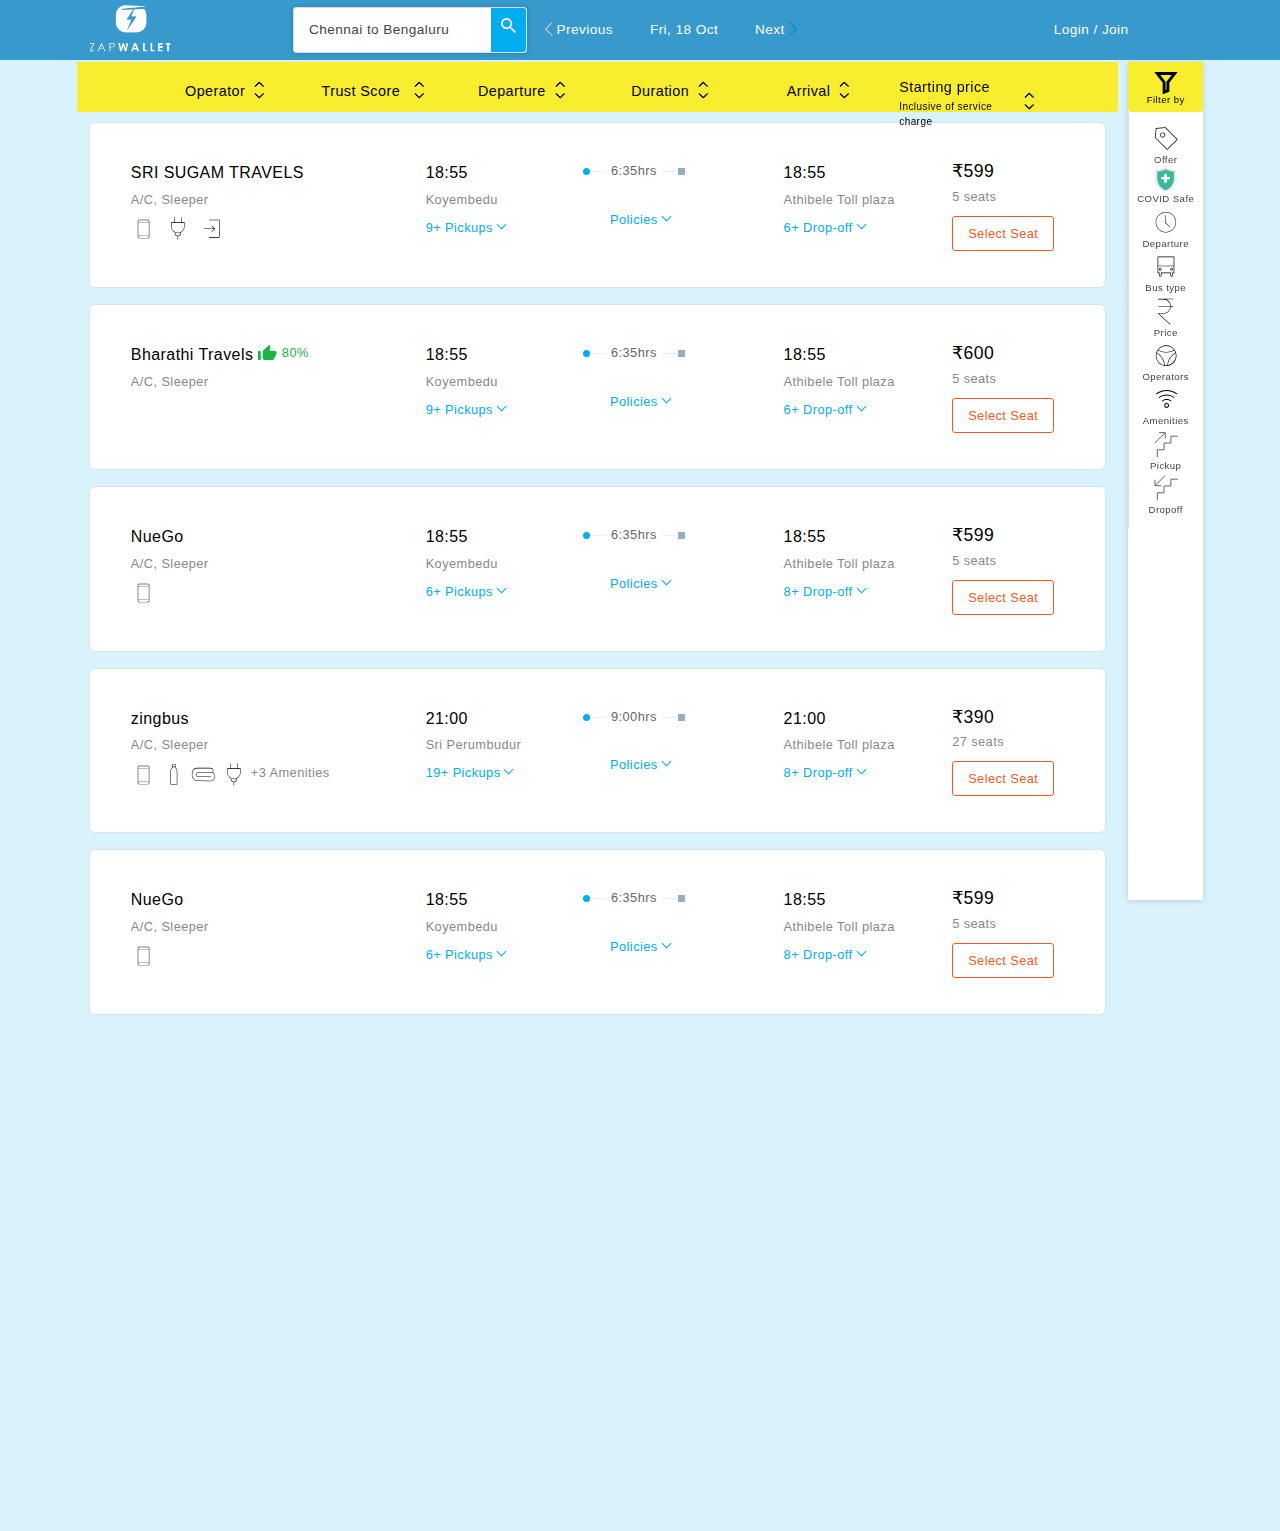
==== commit 83f38482: "layout" ====
--- a/index.html
+++ b/index.html
@@ -576,8 +576,8 @@
                 <div class="sort-blk">
                   <div class="sort-srch">
                     Starting price
-                    <div class="inc-txt">Inclusive of service charge</div>
-                    <div class="inc-txt small">Inc</div>
+                    <div class="inc-txt" style="font-size: 10px;">Inclusive of service charge</div>
+                    <!-- <div class="inc-txt small">Inc</div> -->
                   </div>
                   <div class="sort-arr" id="pri_sort">
                     <div>
@@ -959,7 +959,7 @@
                     style="
                       display: flex;
                       justify-content: center;
-                      align-items: flex-end;
+                      align-items: center;
                     "
                   >
                     <div></div>
@@ -1745,7 +1745,7 @@
                     style="
                       display: flex;
                       justify-content: center;
-                      align-items: flex-end;
+                      align-items: center;
                     "
                   >
                     <div></div>
@@ -2511,7 +2511,7 @@
                     style="
                       display: flex;
                       justify-content: center;
-                      align-items: flex-end;
+                      align-items: center;
                     "
                   >
                     <div></div>
@@ -3289,7 +3289,7 @@
                     style="
                       display: flex;
                       justify-content: center;
-                      align-items: flex-end;
+                      align-items: center;
                     "
                   >
                     <div></div>
@@ -4055,7 +4055,7 @@
                     style="
                       display: flex;
                       justify-content: center;
-                      align-items: flex-end;
+                      align-items: center;
                     "
                   >
                     <div></div>
--- a/style/style.css
+++ b/style/style.css
@@ -1450,7 +1450,7 @@
   display: flex;
   justify-content: center;
   align-items: center;
-  gap: 20px;
+  gap: 5px;
   cursor: pointer;
   -webkit-user-select: none;
   -moz-user-select: none;
@@ -1908,7 +1908,7 @@
   .filter-bar {
     position: fixed; /* Keep the filter bar fixed at the bottom */
     top: auto;
-    bottom: 0; /* Position it at the bottom */
+    bottom: 25px; /* Position it at the bottom */
     left: 0; /* Align it to the left */
     right: 0; /* Align it to the right */
     background-color: white; /* Background color */
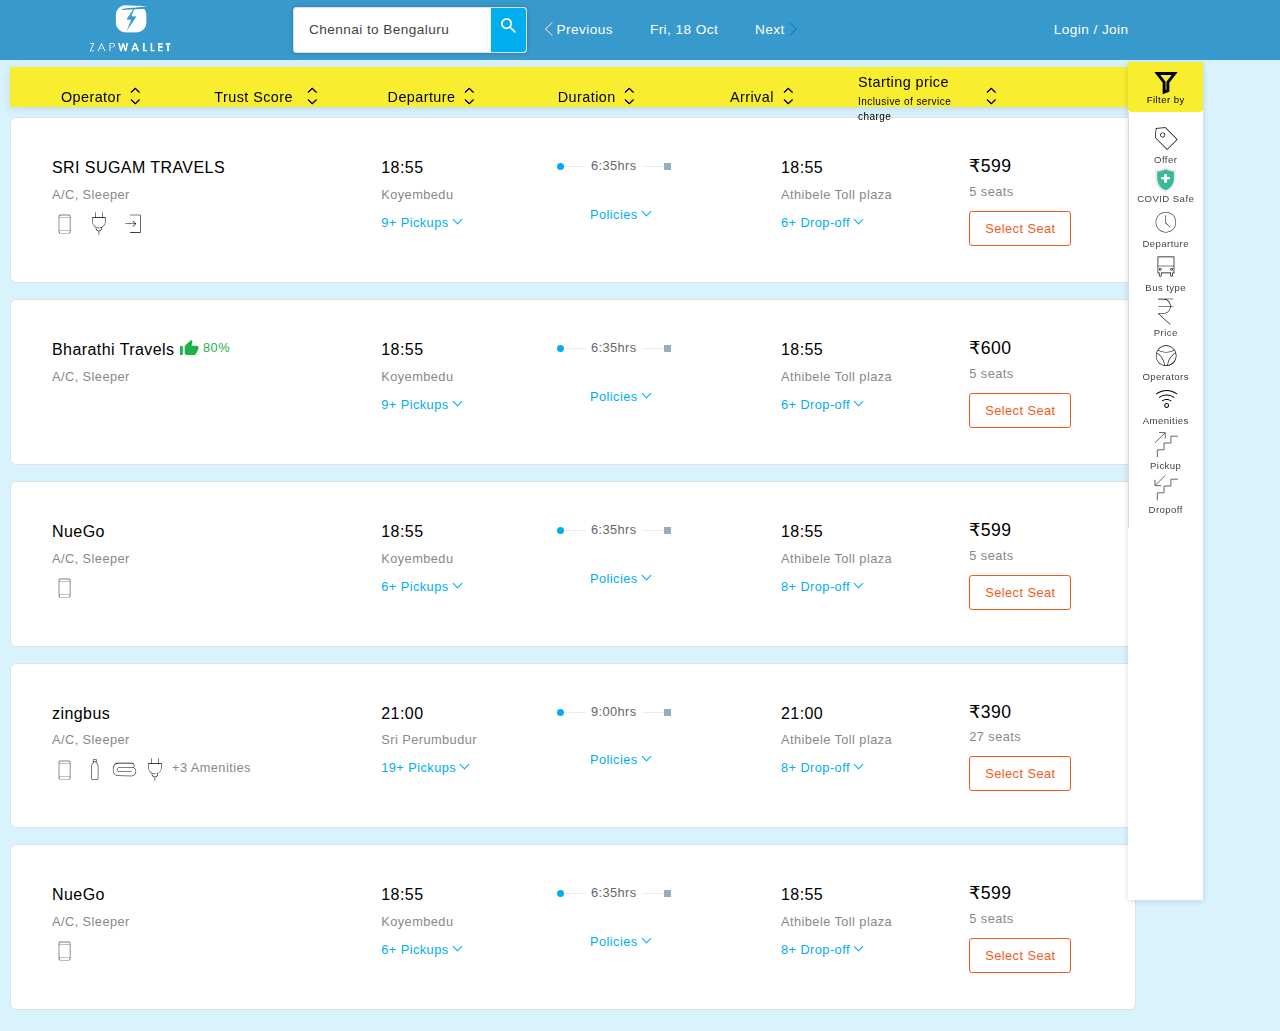
==== commit efee7d0c: "changes" ====
--- a/index.html
+++ b/index.html
@@ -73,7 +73,7 @@
                     placeholder="To city"
                     aria-label="To city"
                   />
-                  <div class="d-flex mb-2">
+                  <div class="d-flex flex-column mb-2">
                     <input
                       type="date"
                       class="form-control mr-2"
@@ -369,13 +369,14 @@
         </section> -->
 
         <section
-          class="clearfix sort-bar"
+          class="container clearfix listing sort-bar"
           style="background-color: #f9ed30; color: #000"
         >
-          <div class="container align-items-center">
-            <div class="row">
-              <div class="col">
-                <div class="sort-blk">
+          
+            <div class="container clearfix listing align-items-center row justify-content-left ">
+             
+              <div class="col-2">
+                <div class="sort-blk mx-2">
                   <div class="sort-srch">Operator</div>
                   <div class="sort-arr" id="op_sort">
                     <div>
@@ -413,7 +414,7 @@
                   </div>
                 </div>
               </div>
-              <div class="col">
+              <div class="col-2">
                 <div
                   class="sort-blk"
                   style="padding-left: 25%; display: flex; align-items: center"
@@ -455,7 +456,7 @@
                   </div>
                 </div>
               </div>
-              <div class="col">
+              <div class="col-2">
                 <div class="sort-blk">
                   <div class="sort-srch">Departure</div>
                   <div class="sort-arr" id="dep_sort">
@@ -494,7 +495,7 @@
                   </div>
                 </div>
               </div>
-              <div class="col">
+              <div class="col-2">
                 <div class="sort-blk">
                   <div class="sort-srch">Duration</div>
                   <div class="sort-arr" id="dur_sort">
@@ -533,7 +534,7 @@
                   </div>
                 </div>
               </div>
-              <div class="col">
+              <div class="col-2">
                 <div class="sort-blk">
                   <div class="sort-srch">Arrival</div>
                   <div class="sort-arr" id="arv_sort">
@@ -572,7 +573,7 @@
                   </div>
                 </div>
               </div>
-              <div class="col">
+              <div class="col-2">
                 <div class="sort-blk">
                   <div class="sort-srch">
                     Starting price
@@ -616,7 +617,7 @@
                 </div>
               </div>
             </div>
-          </div>
+         
         </section>
 
         <section class="filter-bar">
--- a/style/style.css
+++ b/style/style.css
@@ -1383,23 +1383,25 @@
   }
 }
 .sort-bar {
-  position: fixed;
-  top: 62px;
-  left: 6%;
-  width: 88%;
-  width: calc(88% - 85px);
-  background: #0089cf;
-  color: #fff;
-  font-weight: 400;
-  padding: 10px 15px;
-  z-index: 99;
-  display: -ms-flexbox;
-  display: flex;
-  -ms-flex-align: center;
-  align-items: center;
-  height: 50px;
-  border-radius: 0 0 3px 3px;
-}
+    position: fixed;
+    top: 62px;
+    left: 0;
+    width: 88%; /* Full width */
+    background: #0089cf;
+    color: #fff;
+    font-weight: 400;
+    padding: 0 15px; /* Vertical padding hataye */
+    z-index: 99;
+    display: flex;
+    align-items: center;
+    height: 40px; /* Height thodi kam kar dein */
+    border-radius: 0 0 3px 3px;
+    justify-content: left; /* Text ko space ke sath adjust karne ke liye */
+    box-shadow: 0px 2px 10px rgba(0, 0, 0, 0.1); /* Shadow add karna ho toh */
+    text-align: left;
+    margin: auto 20px;
+}
+
 
 
 .sort-bar .row {
@@ -1414,8 +1416,8 @@
 
 /* Hides the "Operator" and "Duration" columns on mobile */
 @media (max-width: 568px) {
-  .sort-bar .col:nth-child(1), /* Hides "Operator" column */
-  .sort-bar .col:nth-child(4) { /* Hides "Duration" column */
+  .sort-bar .col-2:nth-child(1), /* Hides "Operator" column */
+  .sort-bar .col-2:nth-child(4) { /* Hides "Duration" column */
     display: none;
   }
 
@@ -1911,19 +1913,25 @@
     bottom: 25px; /* Position it at the bottom */
     left: 0; /* Align it to the left */
     right: 0; /* Align it to the right */
-    background-color: white; /* Background color */
+    background-color: #66bb6a; /* Background color */
     z-index: 1000; /* Ensure it's above other content */
     box-shadow: 0 -2px 10px rgba(0, 0, 0, 0.1); /* Add shadow for visibility */
     display: flex;
     flex-direction: row;
-    gap: 10px;
+    /* gap: 10px; */
     height: auto;
     width: 100%;
+  }
+  .filter-bar .filter-head{
+    height: auto;
   }
   
   .filterposition{
     display:flex;
     flex-direction: row;
+    background-color: #66bb6a!important;
+    color: #ffffff;
+    gap: 5px;
   }
   .srch-card {
     width: 100%; /* Full screen cover karein */
@@ -2913,10 +2921,14 @@
   }
 }
 .container.listing {
-  position: relative;
+  /* position: relative;
   width: calc(88% - 85px);
   margin: 10px 0 0 6%;
-  padding-bottom: 500px;
+  padding-bottom: 500px; */
+  width: 88% !important; /* Full width karein */
+  margin: 5px 10px !important; /* Side margin hatayein */
+  padding: 0 !important; /* Side padding bhi hatayein */
+  max-width: 88% !important; /
 }
 .container.listing.pop {
   width: 88%;
@@ -5668,8 +5680,10 @@
 
 @media only screen and (max-width: 500px) {
 .container.listing{
-  width: 100%;
+  width: 100%!important;
   padding: 10px;
+  margin: auto!important;
+  max-width: 100%!important;
 }
 }
 .dropdown-content {
